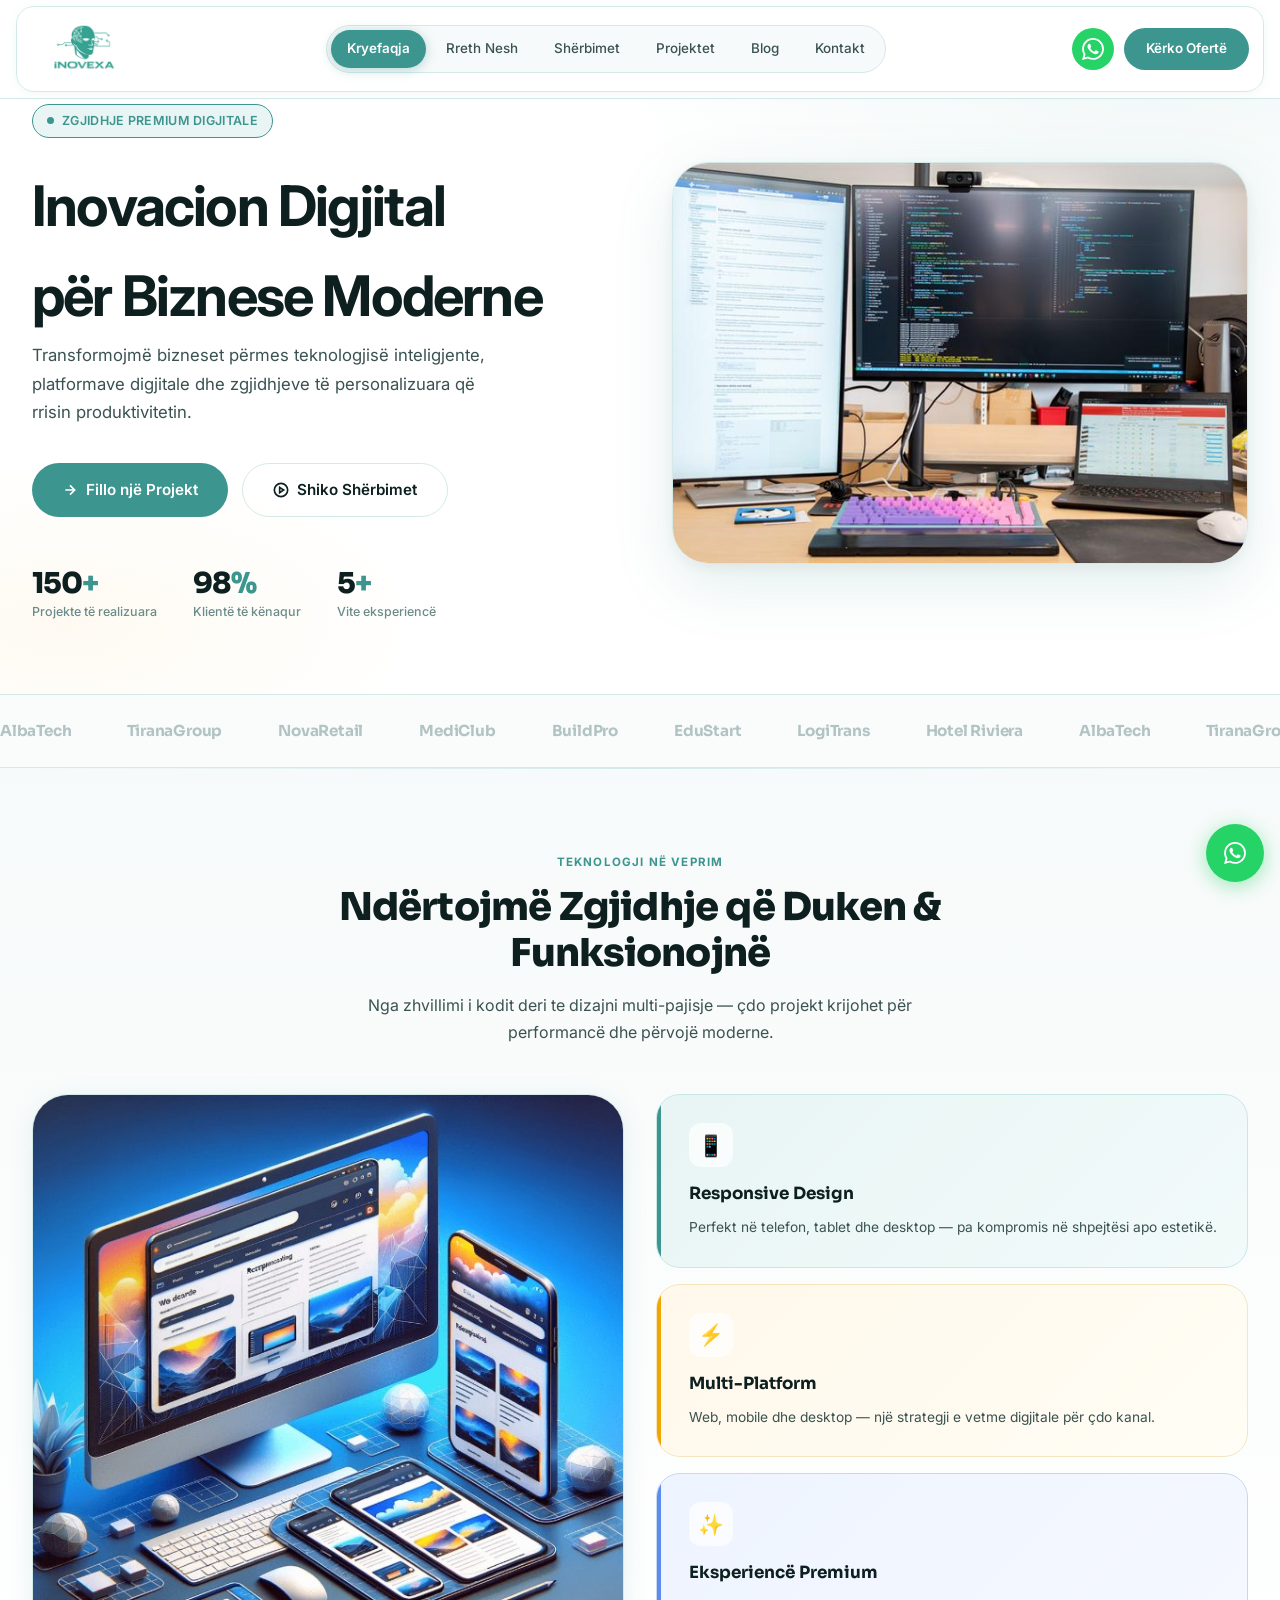
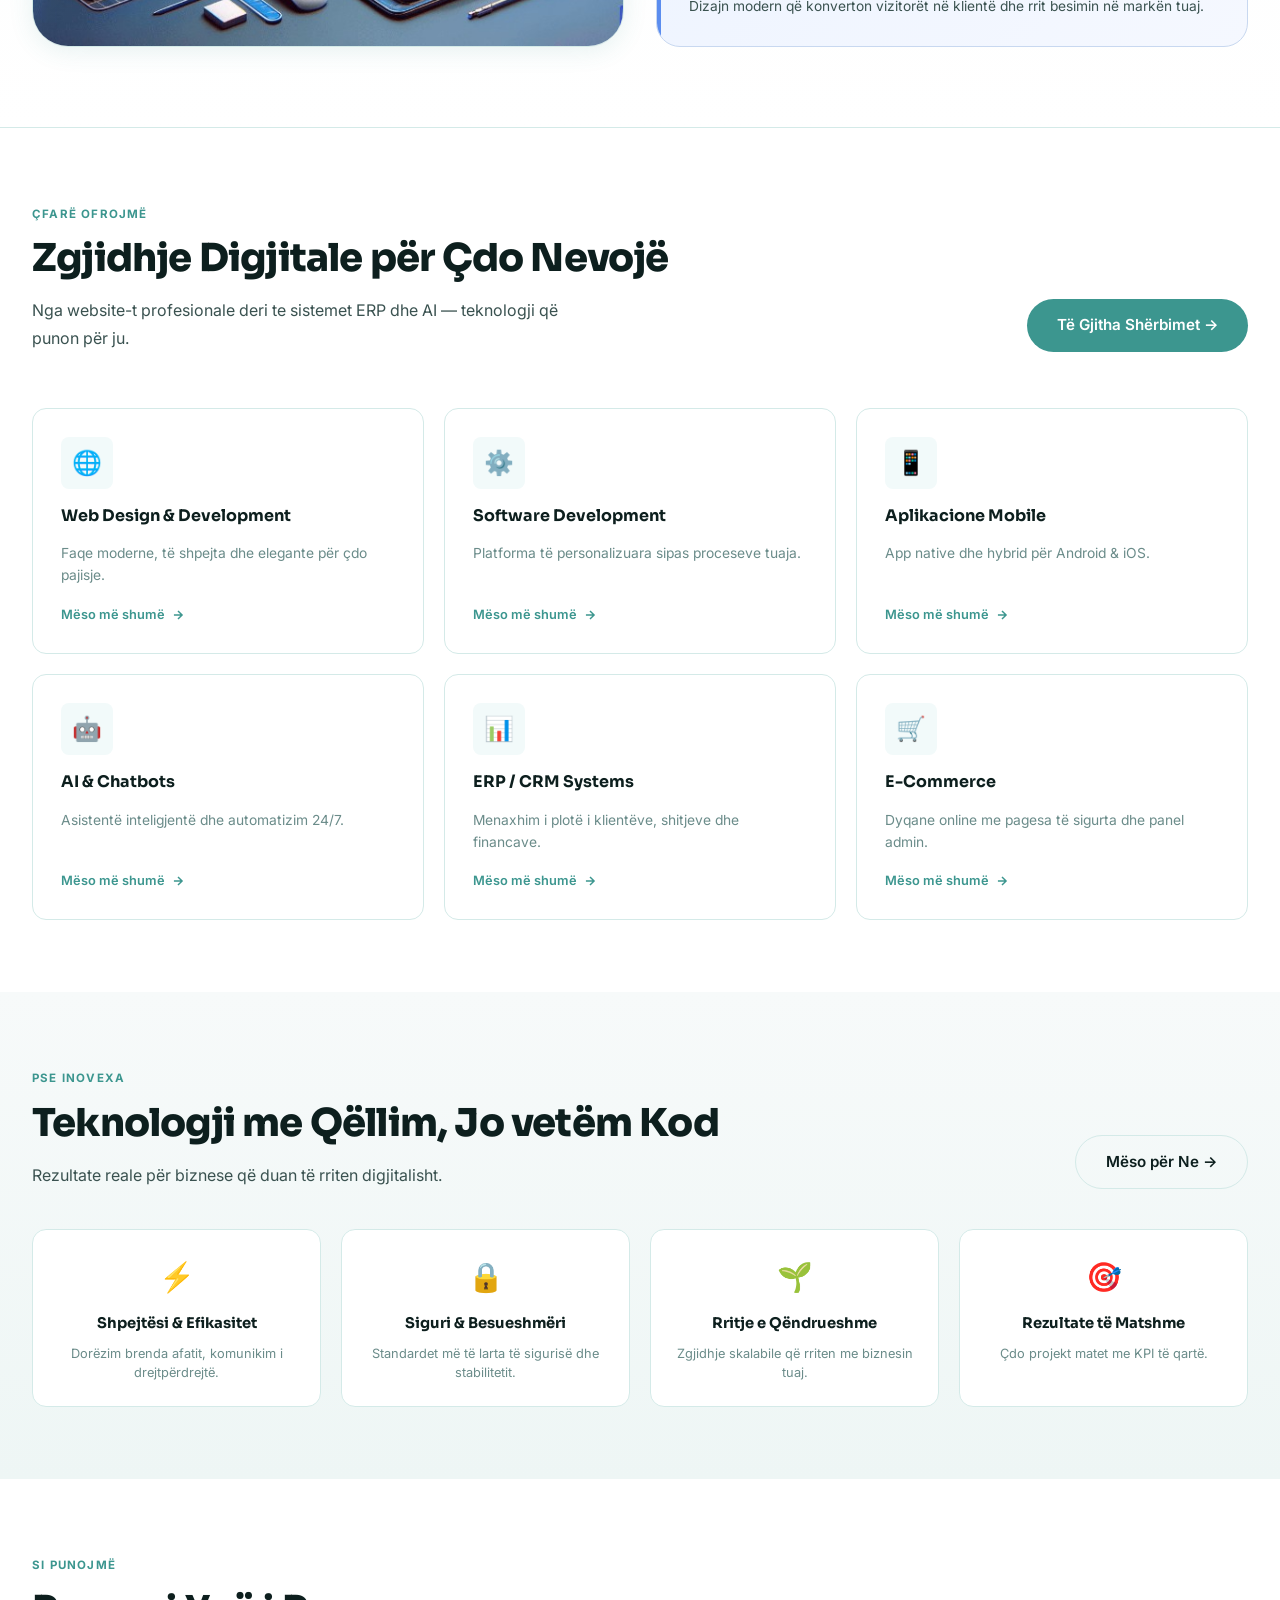
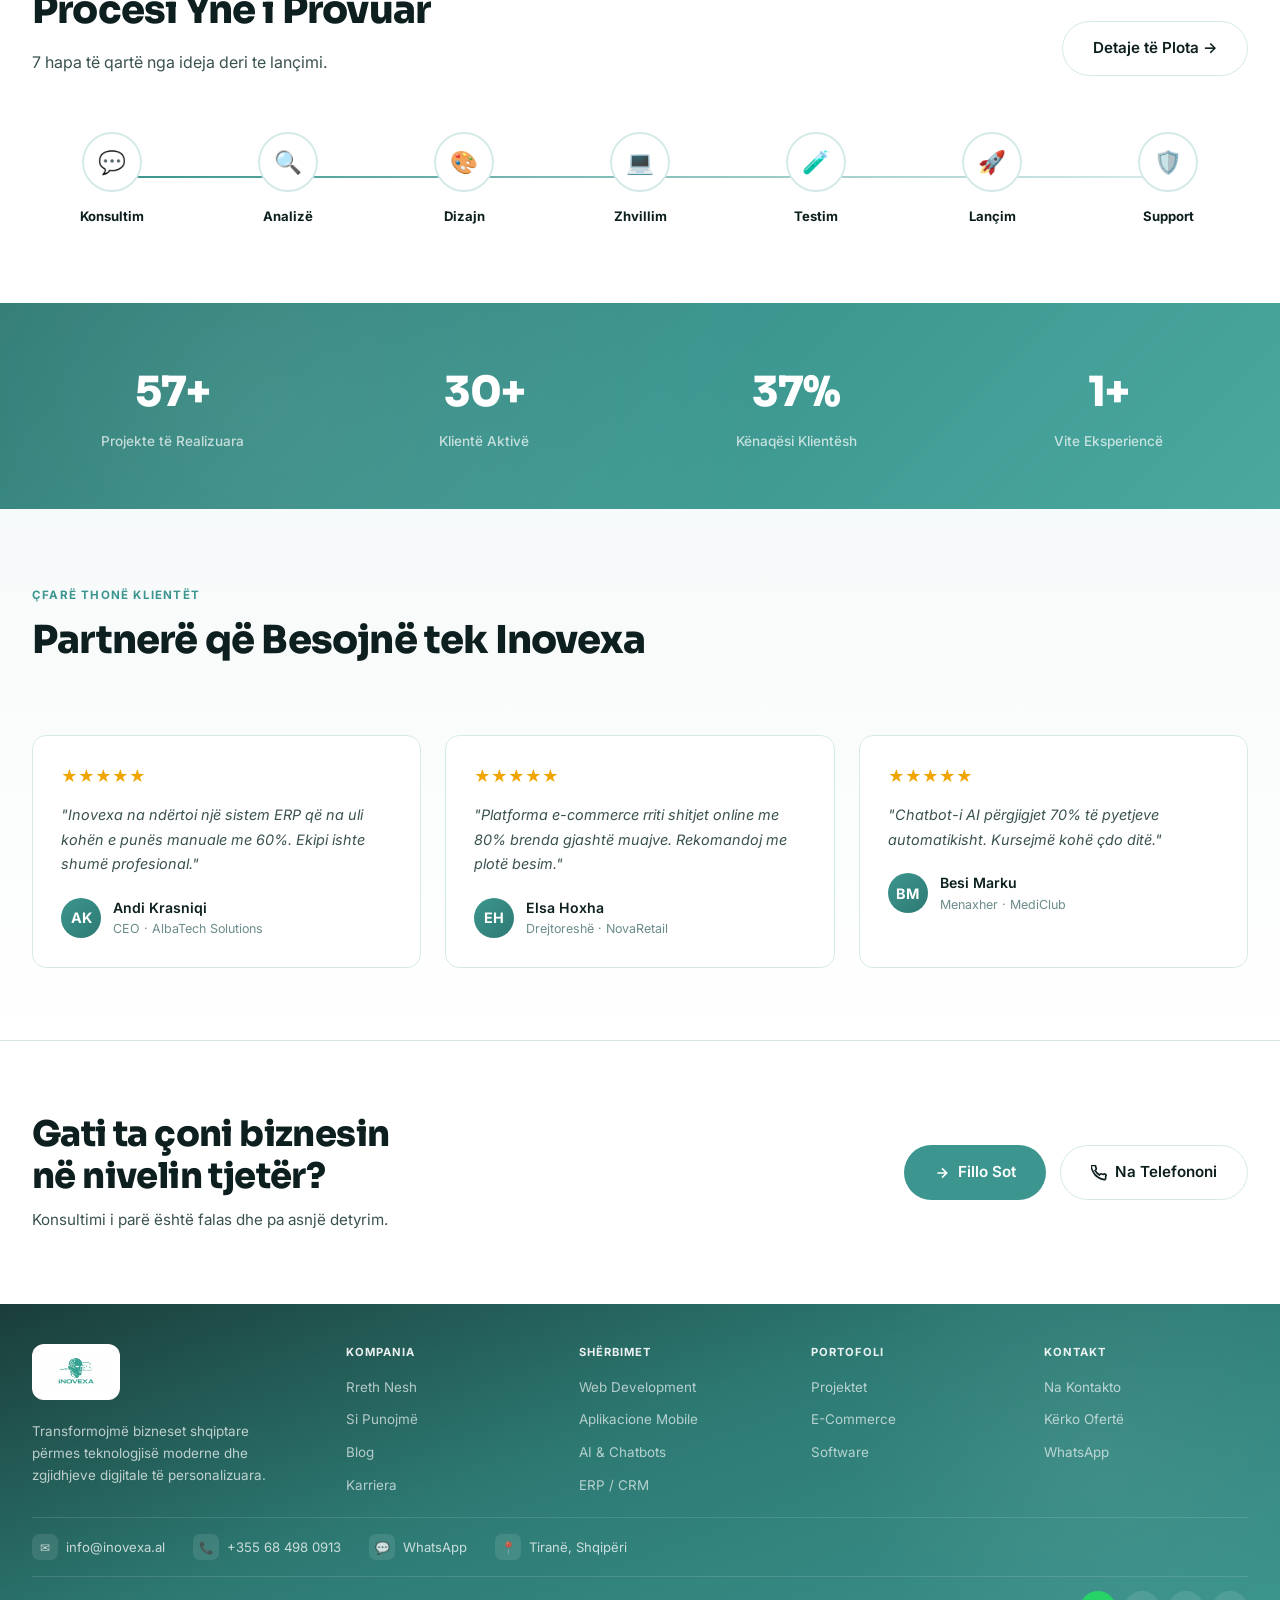
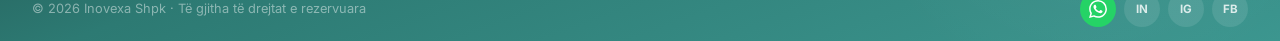
==== index.html @ 876b7c77 "forma" ====
<!DOCTYPE html>
<html lang="sq">
<head>
<meta charset="UTF-8"/>
<meta name="viewport" content="width=device-width, initial-scale=1.0"/>
<meta name="description" content="Inovexa - kompani teknologjie në Tiranë për zhvillim software, web, ERP/CRM, AI dhe automatizim biznesi."/>
<meta name="keywords" content="Inovexa, zhvillim software Shqiperi, web design Tirane, ERP CRM, AI chatbot, automatizim biznesi"/>
<meta name="robots" content="index,follow"/>
<link rel="canonical" href="https://inovexa.al/"/>
<title>Inovexa - Kryefaqja</title>
<link rel="icon" href="assets/logo_inovexa.png" type="image/png"/>
<link rel="apple-touch-icon" href="assets/logo_inovexa.png"/>
<meta name="theme-color" content="#3c968f"/>
<meta property="og:type" content="website"/>
<meta property="og:site_name" content="Inovexa"/>
<meta property="og:title" content="Inovexa - Kryefaqja"/>
<meta property="og:description" content="Zgjidhje digjitale premium: software, web, AI, ERP/CRM dhe automatizim për biznese shqiptare."/>
<meta property="og:url" content="https://inovexa.al/"/>
<meta property="og:image" content="https://inovexa.al/assets/logo_inovexa.png"/>
<meta name="twitter:card" content="summary_large_image"/>
<meta name="twitter:title" content="Inovexa - Kryefaqja"/>
<meta name="twitter:description" content="Software, web, ERP/CRM dhe AI për biznese moderne në Shqipëri."/>
<meta name="twitter:image" content="https://inovexa.al/assets/logo_inovexa.png"/>
<link href="https://fonts.googleapis.com/css2?family=Inter:wght@300;400;500;600;700;800&family=Sora:wght@300;400;600;700;800&display=swap" rel="stylesheet"/>
<link rel="stylesheet" href="css/style.css"/>
<link rel="stylesheet" href="css/layout.css"/>
<link rel="stylesheet" href="css/home.css"/>
<link rel="stylesheet" href="css/mobile.css"/>
</head>
<body class="home-page" data-page="kryefaqja">

<div id="site-header"></div>

<!-- HERO -->
<section class="home-hero" id="hero">
  <div class="home-hero-inner">
    <div class="hero-content reveal">
      <div class="hero-badge">
        <div class="hero-badge-dot"></div>
        Zgjidhje Premium Digjitale
      </div>
      <h1>Inovacion <span class="highlight">Digjital</span><br/>për Biznese Moderne</h1>
      <p class="hero-sub">Transformojmë bizneset përmes teknologjisë inteligjente, platformave digjitale dhe zgjidhjeve të personalizuara që rrisin produktivitetin.</p>
      <div class="hero-actions">
        <a href="pages/kontakt.html" class="btn-primary">
          <svg width="16" height="16" viewBox="0 0 24 24" fill="none" stroke="currentColor" stroke-width="2.5"><path d="M5 12h14M12 5l7 7-7 7"/></svg>
          Fillo një Projekt
        </a>
        <a href="pages/sherbimet.html" class="btn-secondary">
          <svg width="16" height="16" viewBox="0 0 24 24" fill="none" stroke="currentColor" stroke-width="2.5"><circle cx="12" cy="12" r="10"/><polygon points="10 8 16 12 10 16 10 8"/></svg>
          Shiko Shërbimet
        </a>
      </div>
      <div class="hero-stats">
        <div>
          <div class="hero-stat-val">150<span>+</span></div>
          <div class="hero-stat-lbl">Projekte të realizuara</div>
        </div>
        <div>
          <div class="hero-stat-val">98<span>%</span></div>
          <div class="hero-stat-lbl">Klientë të kënaqur</div>
        </div>
        <div>
          <div class="hero-stat-val">5<span>+</span></div>
          <div class="hero-stat-lbl">Vite eksperiencë</div>
        </div>
      </div>
    </div>

    <div class="hero-single reveal">
      <div class="hero-single-frame">
        <img src="assets/images/hero-workspace.jpg" alt="Ekipi Inovexa në zhvillim software" loading="eager"/>
      </div>
    </div>
  </div>
</section>

<!-- TRUSTED MARQUEE -->
<div class="trusted-marquee">
  <div class="trusted-marquee-track">
    <span class="trusted-marquee-item">AlbaTech</span>
    <span class="trusted-marquee-item">TiranaGroup</span>
    <span class="trusted-marquee-item">NovaRetail</span>
    <span class="trusted-marquee-item">MediClub</span>
    <span class="trusted-marquee-item">BuildPro</span>
    <span class="trusted-marquee-item">EduStart</span>
    <span class="trusted-marquee-item">LogiTrans</span>
    <span class="trusted-marquee-item">Hotel Riviera</span>
    <!-- duplicate for seamless loop -->
    <span class="trusted-marquee-item">AlbaTech</span>
    <span class="trusted-marquee-item">TiranaGroup</span>
    <span class="trusted-marquee-item">NovaRetail</span>
    <span class="trusted-marquee-item">MediClub</span>
    <span class="trusted-marquee-item">BuildPro</span>
    <span class="trusted-marquee-item">EduStart</span>
    <span class="trusted-marquee-item">LogiTrans</span>
    <span class="trusted-marquee-item">Hotel Riviera</span>
  </div>
</div>

<!-- CAPABILITIES -->
<section class="capabilities">
  <div class="capabilities-inner">
    <div class="capabilities-header reveal">
      <span class="section-tag">Teknologji në Veprim</span>
      <h2 class="section-title">Ndërtojmë Zgjidhje që Duken &amp; Funksionojnë</h2>
      <p class="section-sub" style="margin:0 auto">Nga zhvillimi i kodit deri te dizajni multi-pajisje — çdo projekt krijohet për performancë dhe përvojë moderne.</p>
    </div>
    <div class="capabilities-grid reveal">
      <div class="cap-visual">
        <div class="cap-visual-glow"></div>
        <img src="assets/images/hero-devices.jpg" alt="Dizajn responsive në të gjitha pajisjet" loading="lazy"/>
      </div>
      <div class="cap-cards">
        <div class="cap-card cap-card-1">
          <div class="cap-card-icon">📱</div>
          <h3>Responsive Design</h3>
          <p>Perfekt në telefon, tablet dhe desktop — pa kompromis në shpejtësi apo estetikë.</p>
        </div>
        <div class="cap-card cap-card-2">
          <div class="cap-card-icon">⚡</div>
          <h3>Multi-Platform</h3>
          <p>Web, mobile dhe desktop — një strategji e vetme digjitale për çdo kanal.</p>
        </div>
        <div class="cap-card cap-card-3">
          <div class="cap-card-icon">✨</div>
          <h3>Eksperiencë Premium</h3>
          <p>Dizajn modern që konverton vizitorët në klientë dhe rrit besimin në markën tuaj.</p>
        </div>
      </div>
    </div>
  </div>
</section>

<!-- SHËRBIMET – preview -->
<section class="services section-compact" id="services">
  <div class="section-inner">
    <div class="section-header reveal">
      <div>
        <span class="section-tag">Çfarë Ofrojmë</span>
        <h2 class="section-title">Zgjidhje Digjitale për Çdo Nevojë</h2>
        <p class="section-sub">Nga website-t profesionale deri te sistemet ERP dhe AI — teknologji që punon për ju.</p>
      </div>
      <a href="pages/sherbimet.html" class="btn-primary" style="flex-shrink:0">Të Gjitha Shërbimet →</a>
    </div>
    <div class="services-grid">
      <a class="service-card reveal" href="pages/sherbimet.html#web">
        <div class="service-icon"><span>🌐</span></div>
        <div class="service-name">Web Design & Development</div>
        <p class="service-desc">Faqe moderne, të shpejta dhe elegante për çdo pajisje.</p>
        <div class="service-link">Mëso më shumë <svg viewBox="0 0 24 24" fill="none" stroke="currentColor" stroke-width="2.5"><path d="M5 12h14M12 5l7 7-7 7"/></svg></div>
      </a>
      <a class="service-card reveal" href="pages/sherbimet.html#software">
        <div class="service-icon"><span>⚙️</span></div>
        <div class="service-name">Software Development</div>
        <p class="service-desc">Platforma të personalizuara sipas proceseve tuaja.</p>
        <div class="service-link">Mëso më shumë <svg viewBox="0 0 24 24" fill="none" stroke="currentColor" stroke-width="2.5"><path d="M5 12h14M12 5l7 7-7 7"/></svg></div>
      </a>
      <a class="service-card reveal" href="pages/sherbimet.html#mobile">
        <div class="service-icon"><span>📱</span></div>
        <div class="service-name">Aplikacione Mobile</div>
        <p class="service-desc">App native dhe hybrid për Android & iOS.</p>
        <div class="service-link">Mëso më shumë <svg viewBox="0 0 24 24" fill="none" stroke="currentColor" stroke-width="2.5"><path d="M5 12h14M12 5l7 7-7 7"/></svg></div>
      </a>
      <a class="service-card reveal" href="pages/sherbimet.html#ai">
        <div class="service-icon"><span>🤖</span></div>
        <div class="service-name">AI & Chatbots</div>
        <p class="service-desc">Asistentë inteligjentë dhe automatizim 24/7.</p>
        <div class="service-link">Mëso më shumë <svg viewBox="0 0 24 24" fill="none" stroke="currentColor" stroke-width="2.5"><path d="M5 12h14M12 5l7 7-7 7"/></svg></div>
      </a>
      <a class="service-card reveal" href="pages/sherbimet.html#erp">
        <div class="service-icon"><span>📊</span></div>
        <div class="service-name">ERP / CRM Systems</div>
        <p class="service-desc">Menaxhim i plotë i klientëve, shitjeve dhe financave.</p>
        <div class="service-link">Mëso më shumë <svg viewBox="0 0 24 24" fill="none" stroke="currentColor" stroke-width="2.5"><path d="M5 12h14M12 5l7 7-7 7"/></svg></div>
      </a>
      <a class="service-card reveal" href="pages/sherbimet.html#ecommerce">
        <div class="service-icon"><span>🛒</span></div>
        <div class="service-name">E-Commerce</div>
        <p class="service-desc">Dyqane online me pagesa të sigurta dhe panel admin.</p>
        <div class="service-link">Mëso më shumë <svg viewBox="0 0 24 24" fill="none" stroke="currentColor" stroke-width="2.5"><path d="M5 12h14M12 5l7 7-7 7"/></svg></div>
      </a>
    </div>
  </div>
</section>

<!-- PSE INOVEXA -->
<section class="why section-compact" id="why">
  <div class="section-inner">
    <div class="section-header reveal" style="margin-bottom:40px">
      <div>
        <span class="section-tag">Pse Inovexa</span>
        <h2 class="section-title">Teknologji me Qëllim, Jo vetëm Kod</h2>
        <p class="section-sub">Rezultate reale për biznese që duan të rriten digjitalisht.</p>
      </div>
      <a href="pages/rreth-nesh.html" class="btn-secondary" style="flex-shrink:0">Mëso për Ne →</a>
    </div>
    <div class="why-compact reveal">
      <div class="why-compact-card">
        <div class="why-compact-icon">⚡</div>
        <div class="why-compact-title">Shpejtësi & Efikasitet</div>
        <p class="why-compact-desc">Dorëzim brenda afatit, komunikim i drejtpërdrejtë.</p>
      </div>
      <div class="why-compact-card">
        <div class="why-compact-icon">🔒</div>
        <div class="why-compact-title">Siguri & Besueshmëri</div>
        <p class="why-compact-desc">Standardet më të larta të sigurisë dhe stabilitetit.</p>
      </div>
      <div class="why-compact-card">
        <div class="why-compact-icon">🌱</div>
        <div class="why-compact-title">Rritje e Qëndrueshme</div>
        <p class="why-compact-desc">Zgjidhje skalabile që rriten me biznesin tuaj.</p>
      </div>
      <div class="why-compact-card">
        <div class="why-compact-icon">🎯</div>
        <div class="why-compact-title">Rezultate të Matshme</div>
        <p class="why-compact-desc">Çdo projekt matet me KPI të qartë.</p>
      </div>
    </div>
  </div>
</section>

<!-- PROCESI -->
<section class="process section-compact" id="process">
  <div class="section-inner">
    <div class="section-header reveal">
      <div>
        <span class="section-tag">Si Punojmë</span>
        <h2 class="section-title">Procesi Ynë i Provuar</h2>
        <p class="section-sub">7 hapa të qartë nga ideja deri te lançimi.</p>
      </div>
      <a href="pages/sherbimet.html#procesi" class="btn-secondary" style="flex-shrink:0">Detaje të Plota →</a>
    </div>
    <div class="process-steps reveal">
      <div class="process-step"><div class="process-step-circle"><span>💬</span></div><div class="process-step-name">Konsultim</div></div>
      <div class="process-step"><div class="process-step-circle"><span>🔍</span></div><div class="process-step-name">Analizë</div></div>
      <div class="process-step"><div class="process-step-circle"><span>🎨</span></div><div class="process-step-name">Dizajn</div></div>
      <div class="process-step"><div class="process-step-circle"><span>💻</span></div><div class="process-step-name">Zhvillim</div></div>
      <div class="process-step"><div class="process-step-circle"><span>🧪</span></div><div class="process-step-name">Testim</div></div>
      <div class="process-step"><div class="process-step-circle"><span>🚀</span></div><div class="process-step-name">Lançim</div></div>
      <div class="process-step"><div class="process-step-circle"><span>🛡️</span></div><div class="process-step-name">Support</div></div>
    </div>
  </div>
</section>

<!-- STATS -->
<div class="stats-band">
  <div class="stats-grid reveal">
    <div><div class="stat-val" data-count="150" data-suffix="+">0</div><div class="stat-lbl">Projekte të Realizuara</div></div>
    <div><div class="stat-val" data-count="80" data-suffix="+">0</div><div class="stat-lbl">Klientë Aktivë</div></div>
    <div><div class="stat-val" data-count="98" data-suffix="%">0</div><div class="stat-lbl">Kënaqësi Klientësh</div></div>
    <div><div class="stat-val" data-count="5" data-suffix="+">0</div><div class="stat-lbl">Vite Eksperiencë</div></div>
  </div>
</div>

<!-- TESTIMONIALS -->
<section class="testimonials section-compact">
  <div class="section-inner">
    <div class="section-header reveal">
      <div>
        <span class="section-tag">Çfarë Thonë Klientët</span>
        <h2 class="section-title">Partnerë që Besojnë tek Inovexa</h2>
      </div>
    </div>
    <div class="testimonials-grid">
      <div class="testi-card reveal">
        <div class="testi-stars">★★★★★</div>
        <p class="testi-text">"Inovexa na ndërtoi një sistem ERP që na uli kohën e punës manuale me 60%. Ekipi ishte shumë profesional."</p>
        <div class="testi-author">
          <div class="testi-avatar">AK</div>
          <div><div class="testi-name">Andi Krasniqi</div><div class="testi-co">CEO · AlbaTech Solutions</div></div>
        </div>
      </div>
      <div class="testi-card reveal">
        <div class="testi-stars">★★★★★</div>
        <p class="testi-text">"Platforma e-commerce rriti shitjet online me 80% brenda gjashtë muajve. Rekomandoj me plotë besim."</p>
        <div class="testi-author">
          <div class="testi-avatar">EH</div>
          <div><div class="testi-name">Elsa Hoxha</div><div class="testi-co">Drejtoreshë · NovaRetail</div></div>
        </div>
      </div>
      <div class="testi-card reveal">
        <div class="testi-stars">★★★★★</div>
        <p class="testi-text">"Chatbot-i AI përgjigjet 70% të pyetjeve automatikisht. Kursejmë kohë çdo ditë."</p>
        <div class="testi-author">
          <div class="testi-avatar">BM</div>
          <div><div class="testi-name">Besi Marku</div><div class="testi-co">Menaxher · MediClub</div></div>
        </div>
      </div>
    </div>
  </div>
</section>

<!-- CTA -->
<div class="cta-band cta-band-light">
  <div class="cta-inner">
    <div>
      <div class="cta-title-dark">Gati ta çoni biznesin<br/>në nivelin tjetër?</div>
      <p class="cta-sub-dark">Konsultimi i parë është falas dhe pa asnjë detyrim.</p>
    </div>
    <div class="cta-actions">
      <a href="pages/kontakt.html" class="btn-primary">
        <svg width="16" height="16" viewBox="0 0 24 24" fill="none" stroke="currentColor" stroke-width="2.5"><path d="M5 12h14M12 5l7 7-7 7"/></svg>
        Fillo Sot
      </a>
      <a href="tel:+355684980913" class="btn-secondary">
        <svg width="16" height="16" viewBox="0 0 24 24" fill="none" stroke="currentColor" stroke-width="2.5"><path d="M22 16.92v3a2 2 0 01-2.18 2 19.79 19.79 0 01-8.63-3.07A19.5 19.5 0 013.07 9.81a19.79 19.79 0 01-3.07-8.67A2 2 0 012 .5h3a2 2 0 012 1.72 12.84 12.84 0 00.7 2.81 2 2 0 01-.45 2.11L6.09 8.19a16 16 0 006.72 6.72l1.06-1.06a2 2 0 012.11-.45 12.84 12.84 0 002.81.7A2 2 0 0122 16.92z"/></svg>
        Na Telefononi
      </a>
    </div>
  </div>
</div>

<div id="site-footer"></div>

<script src="js/layout.js"></script>
<script src="js/main.js"></script>
<script type="application/ld+json">
{
  "@context": "https://schema.org",
  "@type": "Organization",
  "name": "Inovexa",
  "url": "https://inovexa.al",
  "logo": "https://inovexa.al/assets/logo_inovexa.png",
  "email": "info@inovexa.al",
  "telephone": "+355684980913",
  "address": {
    "@type": "PostalAddress",
    "addressLocality": "Tiranë",
    "addressCountry": "AL"
  },
  "sameAs": [
    "https://al.linkedin.com/in/inovexashpk",
    "https://www.instagram.com/Inovexa_shpk/"
  ]
}
</script>
</body>
</html>
---- css/style.css ----
:root {
    --brand:       #3c968f;
    --brand-dark:  #2d7a73;
    --brand-light: #e8f5f4;
    --brand-xlight:#f2fafa;
    --accent:      #f0a500;
    --text-dark:   #0d1f1e;
    --text-mid:    #3a5250;
    --text-soft:   #6b8c8a;
    --surface:     #ffffff;
    --surface-2:   #f7fafa;
    --surface-3:   #eef6f5;
    --border:      #d4eae8;
    --radius-sm:   8px;
    --radius-md:   14px;
    --radius-lg:   24px;
    --radius-xl:   36px;
    --shadow-sm:   0 1px 4px rgba(60,150,143,.08);
    --shadow-md:   0 4px 24px rgba(60,150,143,.12);
    --shadow-lg:   0 12px 48px rgba(60,150,143,.16);
    --font-display:'Sora', sans-serif;
    --font-body:   'Inter', sans-serif;
  }
  *, *::before, *::after { box-sizing: border-box; margin: 0; padding: 0; }
  html { scroll-behavior: smooth; }
  body {
    font-family: var(--font-body);
    background: var(--surface);
    color: var(--text-dark);
    line-height: 1.6;
    overflow-x: hidden;
  }

  /* â”€â”€ NAVBAR â”€â”€ */
  .navbar {
    position: fixed; top: 0; left: 0; right: 0; z-index: 1000;
    background: rgba(255,255,255,0.92);
    backdrop-filter: blur(18px);
    border-bottom: 1px solid var(--border);
    transition: box-shadow .3s;
  }
  .navbar.scrolled { box-shadow: var(--shadow-md); }
  .nav-inner {
    max-width: 1280px; margin: 0 auto;
    padding: 0 32px;
    display: flex; align-items: center; gap: 0; height: 72px;
  }
  .nav-logo {
    display: flex; align-items: center; gap: 10px;
    text-decoration: none; flex-shrink: 0; margin-right: auto;
  }
  .nav-logo-mark {
    width: 38px; height: 38px; border-radius: 10px;
    background: var(--brand);
    display: flex; align-items: center; justify-content: center;
  }
  .nav-logo-mark svg { width: 22px; height: 22px; }
  .nav-logo-text {
    font-family: var(--font-display);
    font-weight: 700; font-size: 1.2rem;
    color: var(--text-dark); letter-spacing: -.3px;
  }
  .nav-logo-text span { color: var(--brand); }
  .nav-links {
    display: flex; align-items: center; gap: 2px; list-style: none;
  }
  .nav-links > li { position: relative; }
  .nav-links > li > a {
    display: flex; align-items: center; gap: 4px;
    padding: 8px 14px; border-radius: var(--radius-sm);
    font-size: .875rem; font-weight: 500;
    color: var(--text-mid);
    text-decoration: none;
    transition: background .2s, color .2s;
    white-space: nowrap;
  }
  .nav-links > li > a:hover,
  .nav-links > li:hover > a { background: var(--brand-light); color: var(--brand); }
  .nav-links > li > a .chevron {
    width: 14px; height: 14px; opacity: .5;
    transition: transform .2s;
  }
  .nav-links > li:hover > a .chevron { transform: rotate(180deg); }

  /* dropdown */
  .dropdown {
    position: absolute; top: calc(100% + 8px); left: 50%;
    transform: translateX(-50%);
    background: var(--surface);
    border: 1px solid var(--border);
    border-radius: var(--radius-md);
    box-shadow: var(--shadow-lg);
    padding: 8px;
    min-width: 210px;
    opacity: 0; pointer-events: none;
    transform: translateX(-50%) translateY(-6px);
    transition: opacity .2s, transform .2s;
    z-index: 999;
  }
  .nav-links > li:hover .dropdown {
    opacity: 1; pointer-events: all;
    transform: translateX(-50%) translateY(0);
  }
  .dropdown a {
    display: block; padding: 9px 14px;
    border-radius: var(--radius-sm);
    font-size: .85rem; color: var(--text-mid);
    text-decoration: none;
    transition: background .15s, color .15s;
  }
  .dropdown a:hover { background: var(--brand-light); color: var(--brand); }

  /* mega dropdown for services */
  .mega-dropdown {
    position: absolute; top: calc(100% + 8px); left: 50%;
    transform: translateX(-50%);
    background: var(--surface);
    border: 1px solid var(--border);
    border-radius: var(--radius-lg);
    box-shadow: var(--shadow-lg);
    padding: 24px;
    width: 720px;
    opacity: 0; pointer-events: none;
    transform: translateX(-50%) translateY(-6px);
    transition: opacity .2s, transform .2s;
    z-index: 999;
    display: grid; grid-template-columns: repeat(3, 1fr); gap: 4px;
  }
  .nav-links > li:hover .mega-dropdown {
    opacity: 1; pointer-events: all;
    transform: translateX(-50%) translateY(0);
  }
  .mega-item {
    display: flex; align-items: flex-start; gap: 10px;
    padding: 12px; border-radius: var(--radius-sm);
    text-decoration: none;
    transition: background .15s;
  }
  .mega-item:hover { background: var(--brand-light); }
  .mega-item-icon {
    width: 34px; height: 34px; border-radius: 8px;
    background: var(--brand-xlight);
    display: flex; align-items: center; justify-content: center;
    flex-shrink: 0; font-size: 1rem;
  }
  .mega-item:hover .mega-item-icon { background: var(--brand); }
  .mega-item:hover .mega-item-icon span { filter: brightness(10); }
  .mega-item-text strong {
    display: block; font-size: .82rem; font-weight: 600;
    color: var(--text-dark); line-height: 1.3;
  }
  .mega-item-text small {
    font-size: .75rem; color: var(--text-soft);
  }

  .nav-cta {
    margin-left: 16px;
    padding: 10px 22px;
    background: var(--brand);
    color: #fff !important;
    border-radius: 40px;
    font-weight: 600; font-size: .875rem;
    text-decoration: none;
    transition: background .2s, box-shadow .2s, transform .15s;
    flex-shrink: 0;
  }
  .nav-cta:hover {
    background: var(--brand-dark) !important;
    box-shadow: 0 4px 20px rgba(60,150,143,.35);
    transform: translateY(-1px);
  }

  /* hamburger */
  .hamburger {
    display: none; flex-direction: column; gap: 5px;
    background: none; border: none; cursor: pointer; padding: 4px;
    margin-left: 16px;
  }
  .hamburger span {
    display: block; width: 24px; height: 2px;
    background: var(--text-dark); border-radius: 2px;
    transition: .3s;
  }

  /* â”€â”€ HERO â”€â”€ */
  .hero {
    min-height: 100vh;
    padding: 120px 32px 80px;
    display: flex; align-items: center;
    background: linear-gradient(150deg, var(--surface) 0%, var(--brand-xlight) 50%, var(--surface-3) 100%);
    position: relative; overflow: hidden;
  }
  .hero-bg-shape {
    position: absolute; border-radius: 50%; pointer-events: none;
    filter: blur(80px); opacity: .25;
  }
  .hero-bg-shape.s1 {
    width: 600px; height: 600px;
    background: var(--brand);
    top: -200px; right: -100px;
  }
  .hero-bg-shape.s2 {
    width: 400px; height: 400px;
    background: var(--accent);
    bottom: -100px; left: -50px;
  }
  .hero-inner {
    max-width: 1280px; margin: 0 auto;
    display: grid; grid-template-columns: 1fr 1fr; gap: 80px;
    align-items: center; width: 100%;
  }
  .hero-badge {
    display: inline-flex; align-items: center; gap: 8px;
    background: var(--brand-light);
    border: 1px solid var(--brand);
    border-radius: 40px;
    padding: 6px 14px;
    font-size: .78rem; font-weight: 600;
    color: var(--brand);
    margin-bottom: 24px;
    letter-spacing: .3px; text-transform: uppercase;
  }
  .hero-badge-dot {
    width: 7px; height: 7px; border-radius: 50%;
    background: var(--brand);
    animation: pulse 2s infinite;
  }
  @keyframes pulse {
    0%,100% { opacity: 1; transform: scale(1); }
    50% { opacity: .5; transform: scale(1.4); }
  }
  .hero h1 {
    font-family: var(--font-display);
    font-size: clamp(2.4rem, 4.5vw, 3.8rem);
    font-weight: 800; line-height: 1.12;
    letter-spacing: -1.5px; color: var(--text-dark);
    margin-bottom: 20px;
  }
  .hero h1 .highlight {
    color: var(--brand);
    position: relative; display: inline-block;
  }
  .hero h1 .highlight::after {
    content: '';
    position: absolute; bottom: 2px; left: 0; right: 0;
    height: 4px; border-radius: 2px;
    background: linear-gradient(90deg, var(--brand), transparent);
    opacity: .35;
  }
  .hero-sub {
    font-size: 1.08rem; color: var(--text-mid);
    line-height: 1.7; max-width: 500px;
    margin-bottom: 36px;
  }
  .hero-actions {
    display: flex; gap: 14px; flex-wrap: wrap;
    margin-bottom: 52px;
  }
  .btn-primary {
    padding: 14px 30px;
    background: var(--brand); color: #fff;
    border-radius: 40px; font-weight: 600; font-size: .95rem;
    text-decoration: none; border: none; cursor: pointer;
    transition: background .2s, box-shadow .2s, transform .15s;
    display: inline-flex; align-items: center; gap: 8px;
  }
  .btn-primary:hover {
    background: var(--brand-dark);
    box-shadow: 0 6px 28px rgba(60,150,143,.4);
    transform: translateY(-2px);
  }
  .btn-secondary {
    padding: 14px 30px;
    background: transparent; color: var(--text-dark);
    border: 1.5px solid var(--border);
    border-radius: 40px; font-weight: 600; font-size: .95rem;
    text-decoration: none; cursor: pointer;
    transition: border-color .2s, color .2s, background .2s;
    display: inline-flex; align-items: center; gap: 8px;
  }
  .btn-secondary:hover {
    border-color: var(--brand); color: var(--brand);
    background: var(--brand-light);
  }
  .hero-stats {
    display: flex; gap: 36px;
  }
  .hero-stat-val {
    font-family: var(--font-display);
    font-size: 1.8rem; font-weight: 800; color: var(--text-dark);
    letter-spacing: -1px; line-height: 1;
  }
  .hero-stat-val span { color: var(--brand); }
  .hero-stat-lbl {
    font-size: .78rem; color: var(--text-soft);
    margin-top: 4px; font-weight: 500;
  }

  /* hero visual */
  .hero-visual { position: relative; }
  .hero-card-main {
    background: var(--surface);
    border: 1px solid var(--border);
    border-radius: var(--radius-lg);
    padding: 28px;
    box-shadow: var(--shadow-lg);
  }
  .hero-card-header {
    display: flex; align-items: center; gap: 12px; margin-bottom: 20px;
  }
  .hero-avatar {
    width: 44px; height: 44px; border-radius: 12px;
    background: linear-gradient(135deg, var(--brand), var(--brand-dark));
    display: flex; align-items: center; justify-content: center;
    color: #fff; font-weight: 700; font-size: 1.1rem;
    font-family: var(--font-display);
  }
  .hero-card-name { font-weight: 600; font-size: .9rem; }
  .hero-card-role { font-size: .78rem; color: var(--text-soft); }
  .hero-metric-row {
    display: grid; grid-template-columns: 1fr 1fr 1fr; gap: 12px;
    margin-bottom: 20px;
  }
  .hero-metric {
    background: var(--surface-2);
    border-radius: var(--radius-sm);
    padding: 14px 12px; text-align: center;
  }
  .hero-metric-v {
    font-family: var(--font-display);
    font-size: 1.4rem; font-weight: 700;
    color: var(--brand);
  }
  .hero-metric-l { font-size: .7rem; color: var(--text-soft); margin-top: 2px; }
  .hero-bar-row { display: flex; flex-direction: column; gap: 10px; }
  .hero-bar-item {}
  .hero-bar-lbl {
    display: flex; justify-content: space-between;
    font-size: .75rem; color: var(--text-mid); margin-bottom: 5px;
  }
  .hero-bar-track {
    height: 6px; background: var(--surface-3); border-radius: 3px; overflow: hidden;
  }
  .hero-bar-fill {
    height: 100%; border-radius: 3px;
    background: linear-gradient(90deg, var(--brand), #5bbfb8);
    transition: width 1.5s ease;
  }

  .hero-float-badge {
    position: absolute;
    background: var(--surface);
    border: 1px solid var(--border);
    border-radius: var(--radius-md);
    padding: 12px 16px;
    box-shadow: var(--shadow-md);
    display: flex; align-items: center; gap: 10px;
    font-size: .82rem; font-weight: 500; color: var(--text-dark);
    white-space: nowrap;
  }
  .hero-float-badge .icon {
    width: 32px; height: 32px; border-radius: 8px;
    background: var(--brand-light);
    display: flex; align-items: center; justify-content: center;
    font-size: 1rem;
  }
  .hero-float-badge.b1 { bottom: -20px; left: -30px; animation: float1 4s ease-in-out infinite; }
  .hero-float-badge.b2 { top: -20px; right: -20px; animation: float2 5s ease-in-out infinite; }
  @keyframes float1 { 0%,100%{transform:translateY(0)} 50%{transform:translateY(-8px)} }
  @keyframes float2 { 0%,100%{transform:translateY(0)} 50%{transform:translateY(8px)} }

  /* â”€â”€ TRUSTED BY â”€â”€ */
  .trusted {
    padding: 32px;
    background: var(--surface);
    border-top: 1px solid var(--border);
    border-bottom: 1px solid var(--border);
  }
  .trusted-inner {
    max-width: 1280px; margin: 0 auto;
    display: flex; align-items: center; gap: 48px; flex-wrap: wrap;
  }
  .trusted-lbl {
    font-size: .78rem; font-weight: 600; color: var(--text-soft);
    text-transform: uppercase; letter-spacing: .8px;
    white-space: nowrap;
  }
  .trusted-logos {
    display: flex; align-items: center; gap: 40px; flex-wrap: wrap;
  }
  .trusted-logo {
    font-family: var(--font-display);
    font-weight: 700; font-size: .95rem;
    color: var(--text-soft); opacity: .6;
    letter-spacing: -.3px;
    transition: opacity .2s, color .2s;
    cursor: default;
  }
  .trusted-logo:hover { opacity: 1; color: var(--brand); }

  /* â”€â”€ SECTION COMMONS â”€â”€ */
  section { padding: 96px 32px; }
  .section-inner { max-width: 1280px; margin: 0 auto; }
  .section-tag {
    display: inline-block;
    font-size: .72rem; font-weight: 700;
    color: var(--brand); text-transform: uppercase;
    letter-spacing: 1.2px; margin-bottom: 12px;
  }
  .section-title {
    font-family: var(--font-display);
    font-size: clamp(1.8rem, 3vw, 2.6rem);
    font-weight: 800; line-height: 1.2;
    letter-spacing: -.8px; color: var(--text-dark);
    margin-bottom: 16px;
  }
  .section-sub {
    font-size: 1rem; color: var(--text-mid); max-width: 560px;
    line-height: 1.7;
  }
  .section-header {
    display: flex; align-items: flex-end; justify-content: space-between;
    gap: 32px; margin-bottom: 56px; flex-wrap: wrap;
  }

  /* â”€â”€ SERVICES â”€â”€ */
  .services { background: var(--surface-2); }
  .services-grid {
    display: grid;
    grid-template-columns: repeat(auto-fill, minmax(300px, 1fr));
    gap: 20px;
  }
  .service-card {
    background: var(--surface);
    border: 1px solid var(--border);
    border-radius: var(--radius-md);
    padding: 28px;
    cursor: pointer;
    transition: transform .25s, box-shadow .25s, border-color .25s;
    text-decoration: none; color: inherit;
    display: flex; flex-direction: column; gap: 14px;
  }
  .service-card:hover {
    transform: translateY(-5px);
    box-shadow: var(--shadow-lg);
    border-color: var(--brand);
  }
  .service-icon {
    width: 52px; height: 52px; border-radius: var(--radius-sm);
    background: var(--brand-xlight);
    display: flex; align-items: center; justify-content: center;
    font-size: 1.5rem;
    transition: background .25s;
  }
  .service-card:hover .service-icon { background: var(--brand); }
  .service-card:hover .service-icon span { filter: brightness(10); }
  .service-name {
    font-family: var(--font-display);
    font-size: 1rem; font-weight: 700;
    color: var(--text-dark);
  }
  .service-desc {
    font-size: .865rem; color: var(--text-soft);
    line-height: 1.6; flex: 1;
  }
  .service-link {
    display: flex; align-items: center; gap: 6px;
    font-size: .8rem; font-weight: 600; color: var(--brand);
    margin-top: 4px;
  }
  .service-link svg { width: 14px; height: 14px; transition: transform .2s; }
  .service-card:hover .service-link svg { transform: translateX(4px); }

  /* â”€â”€ WHY INOVEXA â”€â”€ */
  .why { background: var(--surface); }
  .why-grid {
    display: grid; grid-template-columns: 1fr 1fr; gap: 64px;
    align-items: center;
  }
  .why-visual {
    position: relative; display: flex; flex-direction: column; gap: 14px;
  }
  .why-step-card {
    background: var(--surface);
    border: 1px solid var(--border);
    border-radius: var(--radius-md);
    padding: 20px 24px;
    display: flex; align-items: flex-start; gap: 16px;
    transition: box-shadow .25s, border-color .25s;
    cursor: default;
  }
  .why-step-card:hover { box-shadow: var(--shadow-md); border-color: var(--brand); }
  .why-step-num {
    font-family: var(--font-display);
    font-size: .75rem; font-weight: 700;
    color: var(--brand); background: var(--brand-light);
    padding: 4px 10px; border-radius: 20px;
    flex-shrink: 0; margin-top: 2px;
    letter-spacing: .5px;
  }
  .why-step-body strong {
    display: block; font-size: .92rem; font-weight: 600;
    margin-bottom: 4px;
  }
  .why-step-body p { font-size: .82rem; color: var(--text-soft); line-height: 1.5; }
  .why-features { display: flex; flex-direction: column; gap: 28px; }
  .why-feature { display: flex; gap: 18px; align-items: flex-start; }
  .why-feature-icon {
    width: 48px; height: 48px; border-radius: var(--radius-sm);
    background: var(--brand-light);
    display: flex; align-items: center; justify-content: center;
    font-size: 1.3rem; flex-shrink: 0;
  }
  .why-feature-title {
    font-weight: 700; font-size: .95rem; margin-bottom: 5px;
  }
  .why-feature-desc { font-size: .86rem; color: var(--text-soft); line-height: 1.6; }

  /* â”€â”€ PROCESS â”€â”€ */
  .process { background: var(--brand-xlight); }
  .process-steps {
    display: grid; grid-template-columns: repeat(7, 1fr); gap: 16px;
    position: relative;
  }
  .process-steps::before {
    content: '';
    position: absolute; top: 44px; left: 8%; right: 8%; height: 2px;
    background: linear-gradient(90deg, var(--brand), var(--border));
    z-index: 0;
  }
  .process-step {
    display: flex; flex-direction: column; align-items: center;
    text-align: center; position: relative; z-index: 1;
    cursor: default;
  }
  .process-step-circle {
    width: 60px; height: 60px; border-radius: 50%;
    background: var(--surface);
    border: 2px solid var(--border);
    display: flex; align-items: center; justify-content: center;
    font-size: 1.4rem; margin-bottom: 14px;
    transition: background .25s, border-color .25s, box-shadow .25s;
  }
  .process-step:hover .process-step-circle {
    background: var(--brand);
    border-color: var(--brand);
    box-shadow: 0 4px 16px rgba(60,150,143,.35);
  }
  .process-step:hover .process-step-circle span { filter: brightness(10); }
  .process-step-name {
    font-weight: 700; font-size: .82rem; color: var(--text-dark);
    margin-bottom: 4px;
  }
  .process-step-desc { font-size: .73rem; color: var(--text-soft); line-height: 1.4; }

  /* â”€â”€ TESTIMONIALS â”€â”€ */
  .testimonials { background: var(--surface); }
  .testimonials-grid {
    display: grid; grid-template-columns: repeat(3, 1fr); gap: 24px;
  }
  .testi-card {
    background: var(--surface-2);
    border: 1px solid var(--border);
    border-radius: var(--radius-md);
    padding: 28px;
    transition: box-shadow .25s, transform .25s;
  }
  .testi-card:hover { box-shadow: var(--shadow-md); transform: translateY(-3px); }
  .testi-stars { color: var(--accent); font-size: 1rem; margin-bottom: 14px; }
  .testi-text {
    font-size: .9rem; color: var(--text-mid); line-height: 1.7;
    margin-bottom: 20px; font-style: italic;
  }
  .testi-author { display: flex; align-items: center; gap: 12px; }
  .testi-avatar {
    width: 40px; height: 40px; border-radius: 50%;
    background: linear-gradient(135deg, var(--brand), var(--brand-dark));
    display: flex; align-items: center; justify-content: center;
    font-weight: 700; color: #fff; font-size: .9rem;
  }
  .testi-name { font-weight: 600; font-size: .88rem; }
  .testi-co { font-size: .78rem; color: var(--text-soft); }

  /* â”€â”€ CTA BAND â”€â”€ */
  .cta-band {
    padding: 80px 32px;
    background: linear-gradient(135deg, var(--brand) 0%, var(--brand-dark) 100%);
    position: relative; overflow: hidden;
  }
  .cta-band::before {
    content: '';
    position: absolute; top: -60%; right: -10%;
    width: 500px; height: 500px; border-radius: 50%;
    background: rgba(255,255,255,.06);
  }
  .cta-inner {
    max-width: 1280px; margin: 0 auto;
    display: flex; align-items: center; justify-content: space-between;
    gap: 48px; flex-wrap: wrap;
  }
  .cta-title {
    font-family: var(--font-display);
    font-size: clamp(1.6rem, 3vw, 2.4rem);
    font-weight: 800; color: #fff; letter-spacing: -.6px;
    line-height: 1.2;
  }
  .cta-sub { font-size: .95rem; color: rgba(255,255,255,.75); margin-top: 10px; }
  .cta-actions { display: flex; gap: 14px; flex-wrap: wrap; }
  .btn-white {
    padding: 14px 30px;
    background: #fff; color: var(--brand);
    border-radius: 40px; font-weight: 700; font-size: .95rem;
    text-decoration: none;
    transition: transform .15s, box-shadow .2s;
    display: inline-flex; align-items: center; gap: 8px;
  }
  .btn-white:hover {
    transform: translateY(-2px);
    box-shadow: 0 8px 30px rgba(0,0,0,.2);
  }
  .btn-outline-white {
    padding: 14px 30px;
    background: transparent; color: #fff;
    border: 1.5px solid rgba(255,255,255,.45);
    border-radius: 40px; font-weight: 600; font-size: .95rem;
    text-decoration: none;
    transition: background .2s, border-color .2s;
    display: inline-flex; align-items: center; gap: 8px;
  }
  .btn-outline-white:hover {
    background: rgba(255,255,255,.12);
    border-color: rgba(255,255,255,.75);
  }

  /* â”€â”€ FOOTER â”€â”€ */
  .footer {
    background: var(--text-dark);
    color: rgba(255,255,255,.8);
    padding: 64px 32px 32px;
  }
  .footer-inner { max-width: 1280px; margin: 0 auto; }
  .footer-top {
    display: grid; grid-template-columns: 2fr 1fr 1fr 1fr 1fr;
    gap: 40px; padding-bottom: 48px;
    border-bottom: 1px solid rgba(255,255,255,.1);
    margin-bottom: 32px;
  }
  .footer-brand p {
    font-size: .88rem; line-height: 1.7;
    color: rgba(255,255,255,.55); margin-top: 14px; max-width: 260px;
  }
  .footer-contact { margin-top: 18px; display: flex; flex-direction: column; gap: 6px; }
  .footer-contact a {
    font-size: .82rem; color: rgba(255,255,255,.55);
    text-decoration: none; display: flex; align-items: center; gap: 8px;
    transition: color .2s;
  }
  .footer-contact a:hover { color: var(--brand); }
  .footer-col h4 {
    font-size: .8rem; font-weight: 700; color: #fff;
    text-transform: uppercase; letter-spacing: .8px; margin-bottom: 16px;
  }
  .footer-col ul { list-style: none; display: flex; flex-direction: column; gap: 8px; }
  .footer-col ul li a {
    font-size: .86rem; color: rgba(255,255,255,.55);
    text-decoration: none; transition: color .2s;
  }
  .footer-col ul li a:hover { color: var(--brand); }
  .footer-bottom {
    display: flex; justify-content: space-between; align-items: center;
    flex-wrap: wrap; gap: 16px;
  }
  .footer-bottom p { font-size: .8rem; color: rgba(255,255,255,.35); }
  .footer-socials { display: flex; gap: 10px; }
  .social-btn {
    width: 36px; height: 36px; border-radius: 50%;
    background: rgba(255,255,255,.08);
    display: flex; align-items: center; justify-content: center;
    text-decoration: none; font-size: 1rem;
    transition: background .2s;
  }
  .social-btn:hover { background: var(--brand); }

  /* footer logo */
  .footer-logo-mark {
    width: 38px; height: 38px; border-radius: 10px;
    background: var(--brand);
    display: inline-flex; align-items: center; justify-content: center;
    margin-bottom: 8px;
  }
  .footer-logo-name {
    display: block;
    font-family: var(--font-display);
    font-size: 1.15rem; font-weight: 700; color: #fff;
  }
  .footer-logo-name span { color: var(--brand); }

  /* â”€â”€ MOBILE â”€â”€ */
  @media (max-width: 1024px) {
    .nav-links, .nav-cta { display: none; }
    .hamburger { display: flex; }
    .hero-inner { grid-template-columns: 1fr; gap: 48px; }
    .hero-visual { display: none; }
    .why-grid { grid-template-columns: 1fr; }
    .process-steps { grid-template-columns: repeat(4, 1fr); }
    .process-steps::before { display: none; }
    .testimonials-grid { grid-template-columns: 1fr; }
    .footer-top { grid-template-columns: 1fr 1fr; }
  }
  @media (max-width: 640px) {
    section { padding: 64px 20px; }
    .hero { padding: 100px 20px 64px; }
    .hero-stats { gap: 24px; }
    .process-steps { grid-template-columns: repeat(2, 1fr); }
    .footer-top { grid-template-columns: 1fr; }
    .cta-inner { flex-direction: column; }
  }

  /* â”€â”€ MOBILE NAV MENU â”€â”€ */
  .mobile-menu {
    display: none; position: fixed; top: 80px; left: 0; right: 0;
    background: var(--surface); border-bottom: 1px solid var(--border);
    padding: 16px 24px 24px; z-index: 999;
    flex-direction: column; gap: 4px;
    box-shadow: var(--shadow-lg);
  }
  .mobile-menu.open { display: flex; }
  .mobile-menu a {
    padding: 11px 14px; border-radius: var(--radius-sm);
    font-size: .9rem; font-weight: 500; color: var(--text-mid);
    text-decoration: none; transition: background .15s, color .15s;
  }
  .mobile-menu a:hover { background: var(--brand-light); color: var(--brand); }
  .mobile-menu .nav-cta-mob {
    margin-top: 12px; display: block; text-align: center;
    padding: 13px; background: var(--brand); color: #fff;
    border-radius: 40px; font-weight: 700;
  }
  .mobile-menu .nav-cta-mob:hover { background: var(--brand-dark); }

  @media (max-width: 1024px) {
    #projectsGrid { grid-template-columns: repeat(2,1fr) !important; }
    #industries > div > div:last-child { grid-template-columns: repeat(2,1fr) !important; }
    #technologies > div > div:last-child { grid-template-columns: repeat(2,1fr) !important; }
    #blog > div > div:last-child { grid-template-columns: 1fr !important; }
    #careers > div > div { grid-template-columns: 1fr !important; }
  }
  @media (max-width: 640px) {
    #projectsGrid { grid-template-columns: 1fr !important; }
    #industries > div > div:last-child { grid-template-columns: 1fr 1fr !important; }
  }

  /* back to top */
  #backTop {
    position: fixed; bottom: 28px; right: 28px;
    width: 46px; height: 46px; border-radius: 50%;
    background: var(--brand); color: #fff; border: none;
    box-shadow: var(--shadow-md); cursor: pointer;
    display: flex; align-items: center; justify-content: center;
    opacity: 0; pointer-events: none;
    transition: opacity .3s, transform .3s;
    z-index: 900;
  }
  #backTop.show { opacity: 1; pointer-events: all; }
  #backTop:hover { transform: translateY(-3px); background: var(--brand-dark); }
  .reveal { opacity: 0; transform: translateY(28px); transition: opacity .6s ease, transform .6s ease; }
  .reveal.visible { opacity: 1; transform: none; }

  /* Logo image */
  .nav-logo-img { height: 54px; width: auto; display: block; transition: transform .3s; }
  .nav-logo:hover .nav-logo-img { transform: scale(1.03); }
  .footer-logo-img { height: 48px; width: auto; margin-bottom: 12px; opacity: .92; }
  .nav-inner { height: 80px; }

  /* Compact homepage */
  .hero { min-height: auto; padding: 110px 32px 72px; }
  .section-compact { padding: 72px 32px; }
  .preview-grid-3 { display: grid; grid-template-columns: repeat(3, 1fr); gap: 24px; }
  .preview-grid-4 { display: grid; grid-template-columns: repeat(4, 1fr); gap: 20px; }
  .why-compact { display: grid; grid-template-columns: repeat(4, 1fr); gap: 20px; }
  .why-compact-card {
    background: var(--surface-2); border: 1px solid var(--border);
    border-radius: var(--radius-md); padding: 24px; text-align: center;
    transition: transform .25s, box-shadow .25s, border-color .25s;
  }
  .why-compact-card:hover { transform: translateY(-4px); box-shadow: var(--shadow-md); border-color: var(--brand); }
  .why-compact-icon { font-size: 1.8rem; margin-bottom: 12px; }
  .why-compact-title { font-family: var(--font-display); font-weight: 700; font-size: .92rem; margin-bottom: 8px; }
  .why-compact-desc { font-size: .8rem; color: var(--text-soft); line-height: 1.5; }

  /* Inner page hero */
  .page-hero {
    padding: 120px 32px 64px;
    background: linear-gradient(150deg, var(--surface) 0%, var(--brand-xlight) 60%, var(--surface-3) 100%);
    border-bottom: 1px solid var(--border);
  }
  .page-hero-inner { max-width: 1280px; margin: 0 auto; }
  .page-hero h1 {
    font-family: var(--font-display);
    font-size: clamp(2rem, 4vw, 3rem);
    font-weight: 800; letter-spacing: -1px; margin-bottom: 14px;
  }
  .page-hero p { font-size: 1.05rem; color: var(--text-mid); max-width: 640px; line-height: 1.7; }
  .breadcrumb { display: flex; gap: 8px; align-items: center; font-size: .8rem; color: var(--text-soft); margin-bottom: 20px; }
  .breadcrumb a { color: var(--brand); text-decoration: none; font-weight: 500; }
  .breadcrumb span { opacity: .5; }

  /* Full service detail */
  .service-detail-grid { display: grid; grid-template-columns: repeat(2, 1fr); gap: 28px; }
  .service-detail-card {
    background: var(--surface); border: 1px solid var(--border);
    border-radius: var(--radius-lg); padding: 32px;
    transition: box-shadow .25s, border-color .25s;
  }
  .service-detail-card:hover { box-shadow: var(--shadow-lg); border-color: var(--brand); }
  .service-detail-card h3 { font-family: var(--font-display); font-size: 1.15rem; font-weight: 700; margin: 16px 0 10px; }
  .service-detail-card p { font-size: .9rem; color: var(--text-soft); line-height: 1.7; margin-bottom: 16px; }
  .service-detail-list { list-style: none; display: flex; flex-direction: column; gap: 8px; }
  .service-detail-list li { font-size: .85rem; color: var(--text-mid); padding-left: 18px; position: relative; }
  .service-detail-list li::before { content: ''; position: absolute; left: 0; top: 8px; width: 6px; height: 6px; border-radius: 50%; background: var(--brand); }

  /* Process detail */
  .process-detail { display: flex; flex-direction: column; gap: 24px; }
  .process-detail-item {
    display: grid; grid-template-columns: 80px 1fr; gap: 28px;
    background: var(--surface); border: 1px solid var(--border);
    border-radius: var(--radius-lg); padding: 32px;
    align-items: start;
  }
  .process-detail-num {
    width: 64px; height: 64px; border-radius: 50%;
    background: var(--brand-light); color: var(--brand);
    font-family: var(--font-display); font-weight: 800; font-size: 1.2rem;
    display: flex; align-items: center; justify-content: center;
  }
  .process-detail-item h3 { font-family: var(--font-display); font-size: 1.2rem; font-weight: 700; margin-bottom: 10px; }
  .process-detail-item p { font-size: .92rem; color: var(--text-soft); line-height: 1.7; }

  /* About sections */
  .about-grid { display: grid; grid-template-columns: 1fr 1fr; gap: 56px; align-items: center; }
  .value-cards { display: grid; grid-template-columns: repeat(3, 1fr); gap: 20px; margin-top: 48px; }
  .value-card { background: var(--surface); border: 1px solid var(--border); border-radius: var(--radius-md); padding: 28px; }
  .value-card h4 { font-family: var(--font-display); font-weight: 700; margin-bottom: 8px; }
  .value-card p { font-size: .86rem; color: var(--text-soft); line-height: 1.6; }

  /* Nav active */
  .nav-links > li > a.active { background: var(--brand-light); color: var(--brand); }

  /* Stats band */
  .stats-band { background: var(--brand); padding: 56px 32px; }
  .stats-grid { max-width: 1280px; margin: 0 auto; display: grid; grid-template-columns: repeat(4, 1fr); gap: 32px; text-align: center; }
  .stat-val { font-family: var(--font-display); font-size: 2.6rem; font-weight: 800; color: #fff; letter-spacing: -1px; }
  .stat-lbl { font-size: .85rem; color: rgba(255,255,255,.7); margin-top: 6px; font-weight: 500; }

  @media (max-width: 1024px) {
    .preview-grid-3, .service-detail-grid, .about-grid { grid-template-columns: 1fr; }
    .why-compact, .preview-grid-4, .value-cards { grid-template-columns: repeat(2, 1fr); }
    .stats-grid { grid-template-columns: repeat(2, 1fr); }
  }
  @media (max-width: 640px) {
    .why-compact, .preview-grid-4, .value-cards { grid-template-columns: 1fr; }
    .section-compact { padding: 56px 20px; }
    .page-hero { padding: 100px 20px 48px; }
    .process-detail-item { grid-template-columns: 1fr; }
    #contact .section-inner > div { grid-template-columns: 1fr !important; }
    #careers .section-inner > div { grid-template-columns: 1fr !important; }
  }
---- css/layout.css ----
/* ── MODERN SITE NAV ── */
.site-nav {
  position: fixed; top: 0; left: 0; right: 0; z-index: 1000;
  padding: 6px 16px;
  background: #fff;
  border-bottom: 1px solid var(--border);
  transition: box-shadow .3s ease;
}
.site-nav.scrolled {
  box-shadow: 0 4px 20px rgba(60,150,143,.1);
}
.site-nav-inner {
  max-width: 1280px; margin: 0 auto;
  display: flex; align-items: center; gap: 20px;
  background: rgba(255,255,255,.95);
  backdrop-filter: blur(12px);
  border: 1px solid var(--border);
  border-radius: 18px;
  padding: 6px 14px 6px 16px;
  box-shadow: 0 2px 12px rgba(60,150,143,.06);
  min-height: 68px;
  transition: box-shadow .3s ease;
}
.site-nav.scrolled .site-nav-inner {
  box-shadow: 0 2px 16px rgba(60,150,143,.1);
}

.site-nav-logo {
  display: flex; align-items: center; flex-shrink: 0;
  padding: 2px 4px 2px 0;
}
.site-nav-logo img,
.site-nav-logo-img {
  height: 68px; width: auto; display: block;
  transition: transform .25s;
  background: transparent !important;
}
.site-nav-logo:hover img { transform: scale(1.04); }

.site-nav-pill { flex: 1; display: flex; justify-content: center; }
.site-nav-links {
  display: flex; align-items: center; gap: 4px; list-style: none;
  background: var(--surface-2);
  border: 1px solid var(--border);
  border-radius: 999px;
  padding: 4px;
}
.site-nav-links a {
  display: block; padding: 8px 16px;
  border-radius: 999px;
  font-size: .84rem; font-weight: 500;
  color: var(--text-mid); text-decoration: none;
  transition: background .2s, color .2s, box-shadow .2s;
  white-space: nowrap;
}
.site-nav-links a:hover { color: var(--brand); background: rgba(60,150,143,.08); }
.site-nav-links a.active {
  background: var(--brand); color: #fff;
  box-shadow: 0 2px 12px rgba(60,150,143,.35);
  font-weight: 600;
}

.site-nav-actions { display: flex; align-items: center; gap: 10px; flex-shrink: 0; }
.site-nav-wa {
  width: 42px; height: 42px; border-radius: 50%;
  display: flex; align-items: center; justify-content: center;
  background: #25d366; color: #fff;
  transition: transform .2s, box-shadow .2s;
  flex-shrink: 0;
}
.site-nav-wa:hover {
  transform: scale(1.08);
  box-shadow: 0 4px 16px rgba(37,211,102,.4);
}
.site-nav-cta {
  padding: 10px 22px;
  background: var(--brand); color: #fff !important;
  border-radius: 999px; font-weight: 600; font-size: .84rem;
  text-decoration: none;
  transition: background .2s, transform .15s, box-shadow .2s;
  white-space: nowrap;
}
.site-nav-cta:hover {
  background: var(--brand-dark);
  transform: translateY(-1px);
  box-shadow: 0 4px 18px rgba(60,150,143,.35);
}

.site-nav-toggle {
  display: none; flex-direction: column; justify-content: center; align-items: center;
  gap: 5px; width: 44px; height: 44px;
  background: var(--surface-2); border: 1px solid var(--border);
  border-radius: 12px; cursor: pointer; padding: 0;
  transition: background .2s, border-color .2s;
  position: relative; z-index: 1002;
}
.site-nav-toggle:hover { background: var(--brand-light); border-color: var(--brand); }
.site-nav-toggle span {
  display: block; width: 20px; height: 2px;
  background: var(--text-dark); border-radius: 2px;
  transition: transform .25s ease, opacity .2s ease;
}
.site-nav-toggle.open span:nth-child(1) { transform: translateY(7px) rotate(45deg); }
.site-nav-toggle.open span:nth-child(2) { opacity: 0; transform: scaleX(0); }
.site-nav-toggle.open span:nth-child(3) { transform: translateY(-7px) rotate(-45deg); }

/* Mobile menu — slide drawer */
.site-mobile-overlay {
  position: fixed; inset: 0; z-index: 1100;
  pointer-events: none; visibility: hidden;
  transition: visibility .3s;
}
.site-mobile-overlay.open {
  pointer-events: auto; visibility: visible;
}
.site-mobile-backdrop {
  position: absolute; inset: 0;
  background: rgba(13, 31, 30, .45);
  backdrop-filter: blur(4px);
  border: none; padding: 0; margin: 0; cursor: pointer;
  opacity: 0; transition: opacity .3s ease;
}
.site-mobile-overlay.open .site-mobile-backdrop { opacity: 1; }

.site-mobile-menu {
  position: absolute; top: 0; right: 0; bottom: 0;
  width: min(320px, 88vw);
  background: #fff;
  box-shadow: -8px 0 40px rgba(13, 31, 30, .15);
  display: flex; flex-direction: column;
  transform: translateX(100%);
  transition: transform .32s cubic-bezier(.4, 0, .2, 1);
  overflow: hidden;
}
.site-mobile-overlay.open .site-mobile-menu { transform: translateX(0); }

.site-mobile-menu-head {
  display: flex; align-items: center; justify-content: space-between;
  padding: 18px 20px; border-bottom: 1px solid var(--border);
  flex-shrink: 0;
}
.site-mobile-menu-title {
  font-family: var(--font-display); font-size: 1rem; font-weight: 800;
  color: var(--text-dark); letter-spacing: -.3px;
}
.site-mobile-close {
  width: 40px; height: 40px; border-radius: 10px;
  border: 1px solid var(--border); background: var(--surface-2);
  color: var(--text-mid); cursor: pointer;
  display: flex; align-items: center; justify-content: center;
  transition: background .2s, color .2s;
}
.site-mobile-close:hover { background: var(--brand-light); color: var(--brand); }

.site-mobile-nav {
  flex: 1; overflow-y: auto; padding: 12px 16px;
  display: flex; flex-direction: column; gap: 4px;
}
.site-mobile-link {
  display: flex; align-items: center;
  padding: 14px 16px; border-radius: var(--radius-md);
  font-size: .95rem; font-weight: 500; color: var(--text-mid);
  text-decoration: none; transition: background .15s, color .15s;
}
.site-mobile-link:hover { background: var(--surface-2); color: var(--brand); }
.site-mobile-link.active {
  background: var(--brand-light); color: var(--brand); font-weight: 700;
  box-shadow: inset 3px 0 0 var(--brand);
}

.site-mobile-actions {
  padding: 16px 20px 24px;
  border-top: 1px solid var(--border);
  display: flex; flex-direction: column; gap: 10px;
  flex-shrink: 0;
  padding-bottom: max(24px, env(safe-area-inset-bottom));
}
.site-mobile-wa {
  display: flex !important; align-items: center; justify-content: center; gap: 10px;
  padding: 13px 16px !important; border-radius: 999px !important;
  background: #e8faf0 !important; color: #128c7e !important;
  font-weight: 600 !important; font-size: .9rem !important;
  text-decoration: none;
}
.site-mobile-wa svg { flex-shrink: 0; }
.site-mobile-cta {
  display: block !important; text-align: center;
  padding: 14px 16px !important;
  background: var(--brand) !important; color: #fff !important;
  border-radius: 999px !important; font-weight: 700 !important;
  font-size: .92rem !important; text-decoration: none;
}

/* ── MODERN FOOTER ── */
.site-footer {
  background: linear-gradient(160deg, #1a3d3a 0%, #2d7a73 45%, #3c968f 100%);
  color: rgba(255,255,255,.85);
  padding: 40px 32px 0;
  position: relative; overflow: hidden;
}
.site-footer::before {
  content: '';
  position: absolute; top: -30%; right: -5%;
  width: 500px; height: 500px; border-radius: 50%;
  background: radial-gradient(circle, rgba(255,255,255,.06) 0%, transparent 70%);
  pointer-events: none;
}
.site-footer-inner {
  max-width: 1280px; margin: 0 auto;
  position: relative; z-index: 1;
}

.site-footer-grid {
  display: grid;
  grid-template-columns: 1.4fr 1fr 1fr 1fr 1fr;
  gap: 24px 28px;
  padding-bottom: 20px;
  align-items: start;
}

.site-footer-logo {
  display: inline-block;
  background: #fff;
  border-radius: 12px;
  padding: 8px 14px;
  margin-bottom: 12px;
  transition: transform .25s;
}
.site-footer-logo:hover { transform: translateY(-2px); }
.site-footer-logo img { height: 40px; width: auto; display: block; }

.site-footer-brand p {
  font-size: .84rem; line-height: 1.65;
  color: rgba(255,255,255,.7); max-width: 260px; margin-bottom: 0;
}

.site-footer-contacts {
  display: flex; flex-direction: row; flex-wrap: wrap;
  align-items: center; gap: 10px 28px;
  padding: 16px 0;
  border-top: 1px solid rgba(255,255,255,.12);
  border-bottom: 1px solid rgba(255,255,255,.12);
}
.site-footer-contacts a, .site-footer-loc {
  display: inline-flex; align-items: center; gap: 8px;
  font-size: .82rem; color: rgba(255,255,255,.75);
  text-decoration: none; transition: color .2s;
  white-space: nowrap;
}
.site-footer-contacts a:hover { color: #fff; }
.fc-icon {
  width: 26px; height: 26px; border-radius: 7px;
  background: rgba(255,255,255,.1);
  display: flex; align-items: center; justify-content: center;
  font-size: .75rem; flex-shrink: 0;
}

.site-footer-col h4 {
  font-size: .7rem; font-weight: 700; color: #fff;
  text-transform: uppercase; letter-spacing: 1px;
  margin-bottom: 12px; opacity: .9;
}
.site-footer-col ul { list-style: none; display: flex; flex-direction: column; gap: 7px; }
.site-footer-col a {
  font-size: .84rem; color: rgba(255,255,255,.65);
  text-decoration: none; transition: color .2s, padding-left .2s;
}
.site-footer-col a:hover { color: #fff; padding-left: 4px; }

.site-footer-bar {
  display: flex; justify-content: space-between; align-items: center;
  flex-wrap: wrap; gap: 12px;
  padding: 14px 0;
}

@media (max-width: 768px) {
  .site-footer-contacts {
    flex-direction: column; align-items: flex-start; gap: 10px;
    padding: 14px 0;
  }
  .site-footer-contacts a, .site-footer-loc { white-space: normal; }
}
.site-footer-bar p { font-size: .8rem; color: rgba(255,255,255,.45); }

.site-footer-socials { display: flex; gap: 8px; }
.sf-social {
  width: 36px; height: 36px; border-radius: 50%;
  background: rgba(255,255,255,.1);
  display: flex; align-items: center; justify-content: center;
  font-size: .72rem; font-weight: 700; color: rgba(255,255,255,.8);
  text-decoration: none; text-transform: uppercase;
  transition: background .2s, transform .2s;
}
.sf-social:hover { background: rgba(255,255,255,.22); transform: translateY(-2px); }
.sf-social.sf-wa { background: #25d366; color: #fff; }
.sf-social.sf-wa:hover { background: #1fb855; }
.sf-social.sf-wa svg { width: 18px; height: 18px; }

/* WhatsApp float */
.whatsapp-float {
  position: fixed; bottom: 28px; right: 28px; z-index: 900;
  width: 58px; height: 58px; border-radius: 50%;
  background: #25d366; color: #fff;
  display: flex; align-items: center; justify-content: center;
  box-shadow: 0 4px 20px rgba(37,211,102,.45);
  transition: transform .25s, box-shadow .25s;
  animation: waPulse 3s ease-in-out infinite;
}
.whatsapp-float:hover {
  transform: scale(1.1);
  box-shadow: 0 6px 28px rgba(37,211,102,.55);
}
@keyframes waPulse {
  0%, 100% { box-shadow: 0 4px 20px rgba(37,211,102,.45); }
  50% { box-shadow: 0 4px 28px rgba(37,211,102,.65), 0 0 0 8px rgba(37,211,102,.12); }
}

/* Back to top — above whatsapp */
#backTop { bottom: 96px; }

/* Page offset for fixed nav */
body { padding-top: 92px; }
.page-hero { padding-top: 32px !important; }
.home-page .home-hero { margin-top: -92px; padding-top: 104px; }
.blog-hero { padding-top: 28px; }

@media (max-width: 1100px) {
  .site-nav-pill { display: none; }
  .site-nav-toggle { display: flex; }
  .site-nav-cta { display: none; }
  .site-footer-grid { grid-template-columns: 1fr 1fr; gap: 32px; }
  .site-footer-brand { grid-column: span 2; }
  body.menu-open .site-nav { z-index: 1101; }

  /* Mobile header — menu majtas, logo qendër */
  .site-nav {
    padding: 0;
    background: #fff;
  }
  .site-nav-inner {
    display: grid;
    grid-template-columns: 44px 1fr 44px;
    align-items: center;
    gap: 0;
    max-width: none;
    min-height: 56px;
    padding: 10px 16px;
    border: none;
    border-radius: 0;
    box-shadow: none;
    background: #fff;
  }
  .site-nav.scrolled .site-nav-inner { box-shadow: none; }
  .site-nav-logo {
    grid-column: 2;
    grid-row: 1;
    justify-self: center;
    padding: 0;
  }
  .site-nav-logo img,
  .site-nav-logo-img { height: 38px; }
  .site-nav-actions {
    grid-column: 1;
    grid-row: 1;
    justify-self: start;
    gap: 0;
  }
  .site-nav-wa { display: none; }
  .site-nav-toggle {
    width: 42px; height: 42px;
    border-radius: 11px;
    background: var(--surface-2);
  }

  body { padding-top: 56px; }
  .home-page .home-hero { margin-top: -56px; }
  .page-hero { padding-top: 16px !important; }
}

@media (max-width: 640px) {
  .site-nav-inner { padding: 8px 14px; min-height: 52px; }
  .site-nav-logo img,
  .site-nav-logo-img { height: 36px; }
  .site-footer { padding: 32px 20px 0; }
  .site-footer-grid { grid-template-columns: 1fr; }
  .site-footer-brand { grid-column: span 1; }
  .whatsapp-float { width: 50px; height: 50px; bottom: 18px; right: 16px; }
  #backTop { bottom: 80px; right: 16px; }
}
---- css/home.css ----
/* ── HOMEPAGE MODERN OVERRIDES ── */

/* Hero — clean white */
.home-hero {
  position: relative;
  padding: 108px 32px 72px;
  overflow: hidden;
  background: #ffffff;
}
.home-hero::before {
  content: '';
  position: absolute; inset: 0;
  background:
    radial-gradient(ellipse 80% 60% at 90% 10%, rgba(60,150,143,.07) 0%, transparent 55%),
    radial-gradient(ellipse 60% 50% at 5% 90%, rgba(240,165,0,.05) 0%, transparent 50%);
  pointer-events: none;
}
.home-hero-mesh { display: none; }

.home-hero-inner {
  max-width: 1280px; margin: 0 auto;
  display: grid; grid-template-columns: 1fr 1fr; gap: 64px; align-items: center;
  position: relative; z-index: 1;
}

.home-hero h1 {
  font-size: clamp(2.2rem, 4.8vw, 3.5rem);
  letter-spacing: -1.8px;
}
.home-hero .hero-sub { max-width: 480px; font-size: 1.05rem; }

/* Single hero image */
.hero-single { position: relative; }
.hero-single-frame {
  border-radius: var(--radius-xl);
  overflow: hidden;
  border: 1px solid var(--border);
  box-shadow: 0 20px 60px rgba(60,150,143,.15), 0 4px 16px rgba(0,0,0,.06);
  animation: floatMain 7s ease-in-out infinite;
}
.hero-single-frame img {
  width: 100%; height: 400px; object-fit: cover; display: block;
  transition: transform .7s ease;
}
.hero-single:hover .hero-single-frame img { transform: scale(1.03); }

/* Capabilities section */
.capabilities {
  padding: 80px 32px;
  background: linear-gradient(180deg, #f7fafa 0%, #ffffff 100%);
  position: relative;
}
.capabilities::before {
  content: '';
  position: absolute; top: 0; left: 0; right: 0; height: 1px;
  background: linear-gradient(90deg, transparent, var(--border), transparent);
}
.capabilities-inner { max-width: 1280px; margin: 0 auto; }
.capabilities-header { text-align: center; max-width: 620px; margin: 0 auto 48px; }

.capabilities-grid {
  display: grid;
  grid-template-columns: 1fr 1fr;
  gap: 32px;
  align-items: stretch;
}

.cap-visual {
  position: relative;
  border-radius: var(--radius-xl);
  overflow: hidden;
  border: 1px solid var(--border);
  box-shadow: var(--shadow-md);
  min-height: 100%;
}
.cap-visual img {
  width: 100%; height: 100%; min-height: 380px;
  object-fit: cover; display: block;
  transition: transform .6s ease;
}
.cap-visual:hover img { transform: scale(1.04); }
.cap-visual-glow {
  position: absolute; inset: 0; pointer-events: none;
  background: linear-gradient(135deg, rgba(60,150,143,.12) 0%, transparent 50%);
}

.cap-cards { display: flex; flex-direction: column; gap: 16px; }
.cap-card {
  flex: 1;
  border-radius: var(--radius-lg);
  padding: 28px 28px 28px 32px;
  border: 1px solid transparent;
  transition: transform .3s ease, box-shadow .3s ease;
  position: relative; overflow: hidden;
}
.cap-card::before {
  content: '';
  position: absolute; top: 0; left: 0; width: 4px; height: 100%;
  border-radius: 4px 0 0 4px;
}
.cap-card:hover { transform: translateX(6px); box-shadow: var(--shadow-md); }
.cap-card-icon {
  width: 44px; height: 44px; border-radius: 12px;
  display: flex; align-items: center; justify-content: center;
  font-size: 1.3rem; margin-bottom: 14px;
  background: rgba(255,255,255,.7);
}
.cap-card h3 {
  font-family: var(--font-display); font-weight: 700;
  font-size: 1.05rem; margin-bottom: 8px; color: var(--text-dark);
}
.cap-card p { font-size: .86rem; color: var(--text-mid); line-height: 1.65; }

.cap-card-1 {
  background: linear-gradient(135deg, #e8f5f4 0%, #f2fafa 100%);
  border-color: #c8e8e5;
}
.cap-card-1::before { background: var(--brand); }

.cap-card-2 {
  background: linear-gradient(135deg, #fff8eb 0%, #fffdf5 100%);
  border-color: #f5e6c0;
}
.cap-card-2::before { background: var(--accent); }

.cap-card-3 {
  background: linear-gradient(135deg, #eef4ff 0%, #f5f8ff 100%);
  border-color: #c8d8f0;
}
.cap-card-3::before { background: #5b8def; }

/* Section backgrounds */
.home-page .services {
  background: #ffffff;
  border-top: 1px solid var(--border);
}
.home-page .why {
  background: linear-gradient(180deg, #f7fafa 0%, #eef6f5 100%);
}
.home-page .process {
  background: #ffffff;
}
.home-page .testimonials {
  background: linear-gradient(180deg, #f7fafa 0%, #ffffff 100%);
}

/* Stats — softer */
.home-page .stats-band {
  background: linear-gradient(135deg, #2d7a73 0%, #3c968f 50%, #4aa89f 100%);
  position: relative; overflow: hidden;
}
.home-page .stats-band::before {
  content: '';
  position: absolute; inset: 0;
  background: radial-gradient(circle at 20% 50%, rgba(255,255,255,.08) 0%, transparent 50%);
  pointer-events: none;
}

/* CTA — light (no teal) */
.home-page .cta-band-light {
  background: #ffffff;
  border-top: 1px solid var(--border);
  padding: 72px 32px;
}
.home-page .cta-band-light::before { display: none; }
.cta-title-dark {
  font-family: var(--font-display);
  font-size: clamp(1.6rem, 3vw, 2.2rem);
  font-weight: 800; color: var(--text-dark);
  letter-spacing: -.6px; line-height: 1.2;
}
.cta-sub-dark {
  font-size: .95rem; color: var(--text-mid);
  margin-top: 10px; line-height: 1.6;
}

/* Marquee */
.trusted-marquee {
  overflow: hidden; padding: 24px 0;
  background: #fafcfc;
  border-top: 1px solid var(--border);
  border-bottom: 1px solid var(--border);
}
.trusted-marquee-track {
  display: flex; gap: 56px; width: max-content;
  animation: marquee 28s linear infinite;
}
.trusted-marquee:hover .trusted-marquee-track { animation-play-state: paused; }
.trusted-marquee-item {
  font-family: var(--font-display);
  font-weight: 700; font-size: .95rem;
  color: var(--text-soft); opacity: .5;
  white-space: nowrap; letter-spacing: -.2px;
  transition: color .2s, opacity .2s;
}
.trusted-marquee-item:hover { opacity: 1; color: var(--brand); }

/* Enhanced cards */
.home-page .service-card { position: relative; overflow: hidden; background: #fff; }
.home-page .service-card:hover { border-color: var(--brand); }
.home-page .why-compact-card {
  background: #fff;
  animation: fadeUp .6s ease both;
}
.home-page .why-compact-card:nth-child(2) { animation-delay: .1s; }
.home-page .why-compact-card:nth-child(3) { animation-delay: .2s; }
.home-page .why-compact-card:nth-child(4) { animation-delay: .3s; }

.home-page .process-step-circle { transition: transform .3s; }
.home-page .process-step:hover .process-step-circle { transform: scale(1.08); }

.home-page .testi-card {
  background: #fff;
  position: relative; overflow: hidden;
}
.home-page .testi-card::after {
  content: ''; position: absolute; top: 0; left: 0; right: 0; height: 3px;
  background: linear-gradient(90deg, var(--brand), var(--accent));
  transform: scaleX(0); transform-origin: left;
  transition: transform .4s ease;
}
.home-page .testi-card:hover::after { transform: scaleX(1); }

.home-page #backTop { background: var(--brand-dark); }

/* Animations */
@keyframes floatMain {
  0%, 100% { transform: translateY(0); }
  50% { transform: translateY(-8px); }
}
@keyframes marquee {
  0% { transform: translateX(0); }
  100% { transform: translateX(-50%); }
}
@keyframes fadeUp {
  from { opacity: 0; transform: translateY(20px); }
  to { opacity: 1; transform: none; }
}

/* Mobile */
@media (max-width: 1024px) {
  .home-hero-inner { grid-template-columns: 1fr; gap: 40px; }
  .hero-single { max-width: 560px; margin: 0 auto; width: 100%; }
  .hero-single-frame img { height: 300px; }
  .capabilities-grid { grid-template-columns: 1fr; }
  .cap-visual img { min-height: 260px; }
}

@media (max-width: 768px) {
  .trusted-marquee { padding: 16px 0; }
  .trusted-marquee-item { font-size: .82rem; padding: 0 20px; }
}

@media (max-width: 768px) {
  .home-hero-inner { gap: 28px; }
  .hero-single { order: -1; }
  .hero-single-frame img { height: 200px; }
  .hero-single-frame { animation: none; }
}

@media (max-width: 640px) {
  .hero-single-frame img { height: 190px; }
  .home-page .cta-band-light { padding: 48px 20px; }
}

@media (prefers-reduced-motion: reduce) {
  .hero-single-frame, .trusted-marquee-track { animation: none !important; }
}
---- css/mobile.css ----
/* ── SITEWIDE MOBILE POLISH ── */

@media (max-width: 768px) {
  html { -webkit-text-size-adjust: 100%; }

  /* Sections */
  section,
  .section-compact { padding: 56px 20px !important; }

  .section-header {
    flex-direction: column;
    align-items: stretch !important;
    gap: 18px !important;
    margin-bottom: 32px !important;
  }
  .section-header .btn-primary,
  .section-header .btn-secondary {
    width: 100%;
    justify-content: center;
  }

  .section-title {
    font-size: clamp(1.45rem, 5.5vw, 1.9rem) !important;
    letter-spacing: -.5px !important;
  }
  .section-sub { font-size: .9rem; line-height: 1.65; }

  /* Page heroes */
  .page-hero {
    padding: 20px 20px 40px !important;
  }
  .page-hero h1 {
    font-size: clamp(1.65rem, 6.5vw, 2.1rem) !important;
    letter-spacing: -.6px !important;
  }
  .page-hero p { font-size: .92rem; line-height: 1.65; }
  .breadcrumb {
    font-size: .72rem;
    margin-bottom: 12px;
    flex-wrap: wrap;
    gap: 6px;
  }

  /* Premium page heroes */
  .svc-hero,
  .contact-hero,
  .blog-hero,
  .proj-hero {
    padding: 24px 20px 40px !important;
  }
  .svc-hero h1,
  .contact-hero h1,
  .blog-hero h1,
  .proj-hero h1 {
    font-size: clamp(1.75rem, 7vw, 2.35rem) !important;
  }
  .svc-hero-lead,
  .contact-hero-lead,
  .blog-hero-lead,
  .proj-hero-lead {
    font-size: .92rem !important;
  }

  /* Rreth Nesh — hero kompakt */
  .about-hero {
    padding: 12px 20px 36px !important;
  }
  .about-hero-grid { gap: 24px !important; }
  .about-hero .breadcrumb { margin-bottom: 10px !important; }
  .about-hero-badge {
    margin-bottom: 12px !important;
    padding: 5px 12px !important;
    font-size: .7rem !important;
  }
  .about-hero h1 {
    font-size: clamp(1.55rem, 6.2vw, 2rem) !important;
    letter-spacing: -.7px !important;
    line-height: 1.18 !important;
    margin-bottom: 12px !important;
  }
  .about-hero-lead {
    font-size: .88rem !important;
    line-height: 1.65 !important;
    margin-bottom: 18px !important;
  }
  .about-hero-stats {
    display: grid !important;
    grid-template-columns: repeat(3, 1fr) !important;
    gap: 8px !important;
    flex-direction: unset !important;
  }
  .about-hero-stat {
    background: rgba(255,255,255,.85);
    border: 1px solid var(--border);
    border-radius: 12px;
    padding: 12px 6px;
    text-align: center;
  }
  .about-hero-stat strong {
    font-size: 1.2rem !important;
  }
  .about-hero-stat span {
    font-size: .62rem !important;
    line-height: 1.3;
    margin-top: 3px !important;
  }
  .about-hero-visual {
    min-height: 200px !important;
    margin-top: 4px;
  }

  /* Home hero — tipografi premium */
  .home-hero {
    padding: 68px 20px 44px !important;
  }
  .home-hero .hero-badge {
    margin-bottom: 16px;
    padding: 5px 12px;
    font-size: .68rem;
    letter-spacing: .6px;
  }
  .home-hero h1 {
    font-size: clamp(1.75rem, 7.5vw, 2.2rem) !important;
    letter-spacing: -.9px !important;
    line-height: 1.14 !important;
    margin-bottom: 14px;
  }
  .home-hero .hero-sub {
    font-size: .9rem;
    line-height: 1.68;
    color: var(--text-mid);
    margin-bottom: 24px;
    max-width: none;
  }
  .hero-actions {
    flex-direction: column;
    width: 100%;
    gap: 10px;
    margin-bottom: 28px;
  }
  .hero-actions .btn-primary,
  .hero-actions .btn-secondary {
    width: 100%;
    justify-content: center;
    padding: 14px 20px;
    font-size: .9rem;
  }
  .home-hero .hero-stats {
    display: grid;
    grid-template-columns: repeat(3, 1fr);
    gap: 8px;
  }
  .home-hero .hero-stats > div {
    background: var(--surface-2);
    border: 1px solid var(--border);
    border-radius: 12px;
    padding: 12px 8px;
    text-align: center;
  }
  .home-hero .hero-stat-val { font-size: 1.25rem !important; }
  .home-hero .hero-stat-lbl {
    font-size: .64rem;
    line-height: 1.3;
    margin-top: 4px;
  }

  /* Capabilities */
  .capabilities { padding: 56px 20px !important; }
  .capabilities-header { margin-bottom: 32px !important; }
  .cap-visual img { min-height: 220px !important; }
  .cap-card {
    padding: 22px 20px !important;
  }
  .cap-card:hover { transform: none; }

  /* Grids */
  .services-grid { grid-template-columns: 1fr !important; gap: 14px !important; }
  .why-compact { grid-template-columns: 1fr !important; gap: 12px !important; }
  .testimonials-grid { grid-template-columns: 1fr !important; gap: 14px !important; }

  /* Process — horizontal scroll */
  .process-steps {
    display: flex !important;
    grid-template-columns: unset !important;
    overflow-x: auto;
    gap: 10px;
    padding: 4px 2px 12px;
    -webkit-overflow-scrolling: touch;
    scroll-snap-type: x mandatory;
    scrollbar-width: none;
  }
  .process-steps::-webkit-scrollbar { display: none; }
  .process-steps::before { display: none !important; }
  .process-step {
    flex: 0 0 92px;
    scroll-snap-align: start;
  }
  .process-step-circle {
    width: 50px; height: 50px;
    font-size: 1.15rem;
    margin-bottom: 8px;
  }
  .process-step-name { font-size: .7rem; line-height: 1.25; }

  /* Stats band */
  .stats-band { padding: 40px 20px !important; }
  .stats-grid {
    grid-template-columns: repeat(2, 1fr) !important;
    gap: 28px 16px !important;
  }
  .stat-val { font-size: 1.9rem !important; }

  /* CTA bands */
  .cta-band,
  .cta-band-light,
  .proj-page .cta-band-light {
    padding: 48px 20px !important;
  }
  .cta-inner {
    flex-direction: column !important;
    align-items: stretch !important;
    gap: 20px !important;
    text-align: center;
  }
  .cta-title,
  .cta-title-dark {
    font-size: clamp(1.35rem, 5vw, 1.75rem) !important;
  }
  .cta-actions {
    flex-direction: column;
    width: 100%;
    gap: 10px;
  }
  .cta-actions .btn-primary,
  .cta-actions .btn-secondary,
  .cta-actions .btn-white,
  .cta-actions .btn-outline-white,
  .cta-inner > .btn-white,
  .cta-inner > .btn-primary {
    width: 100%;
    justify-content: center;
  }

  /* Filter pills — scroll row */
  .blog-filters,
  .proj-filters,
  .svc-filters {
    flex-wrap: nowrap !important;
    overflow-x: auto;
    -webkit-overflow-scrolling: touch;
    padding-bottom: 8px;
    margin-bottom: 28px !important;
    scrollbar-width: none;
    gap: 8px !important;
  }
  .blog-filters::-webkit-scrollbar,
  .proj-filters::-webkit-scrollbar,
  .svc-filters::-webkit-scrollbar { display: none; }
  .blog-filter,
  .proj-filter,
  .svc-filter {
    flex-shrink: 0;
    padding: 8px 16px !important;
    font-size: .78rem !important;
  }

  /* Careers */
  .careers-grid {
    grid-template-columns: 1fr !important;
    gap: 36px !important;
  }
  .career-card {
    flex-direction: column !important;
    align-items: stretch !important;
    gap: 14px !important;
    padding: 18px 18px !important;
  }
  .career-apply {
    display: block !important;
    width: 100%;
    text-align: center;
    padding: 11px 16px !important;
  }
  .career-list { gap: 12px !important; }

  /* Contact */
  .contact-pills { gap: 8px; }
  .contact-pill {
    flex: 1 1 calc(50% - 8px);
    text-align: center;
    padding: 10px 12px !important;
    font-size: .76rem !important;
  }
  .contact-quick-actions { grid-template-columns: 1fr !important; }
  .contact-map-header {
    flex-direction: column;
    align-items: flex-start !important;
    gap: 8px;
  }

  /* Blog / project modals */
  .blog-modal-overlay,
  .proj-modal-overlay {
    padding: 0 !important;
    align-items: flex-end !important;
  }
  .blog-modal,
  .proj-modal {
    width: 100% !important;
    max-width: 100% !important;
    max-height: 92dvh !important;
    border-radius: 20px 20px 0 0 !important;
    overflow-y: auto;
  }
  .blog-modal-body,
  .proj-modal-body {
    padding: 22px 20px 28px !important;
  }
  .blog-modal-title,
  .proj-modal-title {
    font-size: 1.35rem !important;
  }
  .proj-modal-gallery {
    grid-template-columns: 1fr !important;
  }
  .proj-modal-cta {
    flex-direction: column;
  }
  .proj-modal-cta .btn-primary,
  .proj-modal-cta .btn-secondary {
    width: 100%;
    min-width: 0 !important;
  }

  /* Footer */
  .site-footer-grid {
    grid-template-columns: 1fr 1fr !important;
    gap: 22px 14px !important;
  }
  .site-footer-brand { grid-column: 1 / -1 !important; }
  .site-footer-bar {
    flex-direction: column;
    text-align: center;
    gap: 14px;
  }
  .site-footer-socials { justify-content: center; }

  /* Reduce hover motion on touch */
  .service-card:hover,
  .testi-card:hover,
  .blog-card:hover {
    transform: none;
  }
}

@media (max-width: 480px) {
  .site-footer-grid { grid-template-columns: 1fr !important; }
  .contact-hero-stats,
  .svc-hero-stats {
    grid-template-columns: 1fr !important;
  }
  .proj-hero-stats {
    flex-direction: column;
    gap: 16px !important;
  }
  .contact-pill { flex: 1 1 100%; }
  .process-step { flex: 0 0 84px; }
  .stats-grid { grid-template-columns: 1fr 1fr !important; }
  .about-hero-stat strong { font-size: 1.05rem !important; }
  .about-hero-stat span { font-size: .58rem !important; }
}

/* Safe areas (notched phones) */
@supports (padding: max(0px)) {
  .site-mobile-actions {
    padding-bottom: max(24px, env(safe-area-inset-bottom));
  }
  .whatsapp-float {
    bottom: max(18px, env(safe-area-inset-bottom));
    right: max(16px, env(safe-area-inset-right));
  }
  #backTop {
    right: max(16px, env(safe-area-inset-right));
    bottom: max(80px, calc(62px + env(safe-area-inset-bottom)));
  }
}
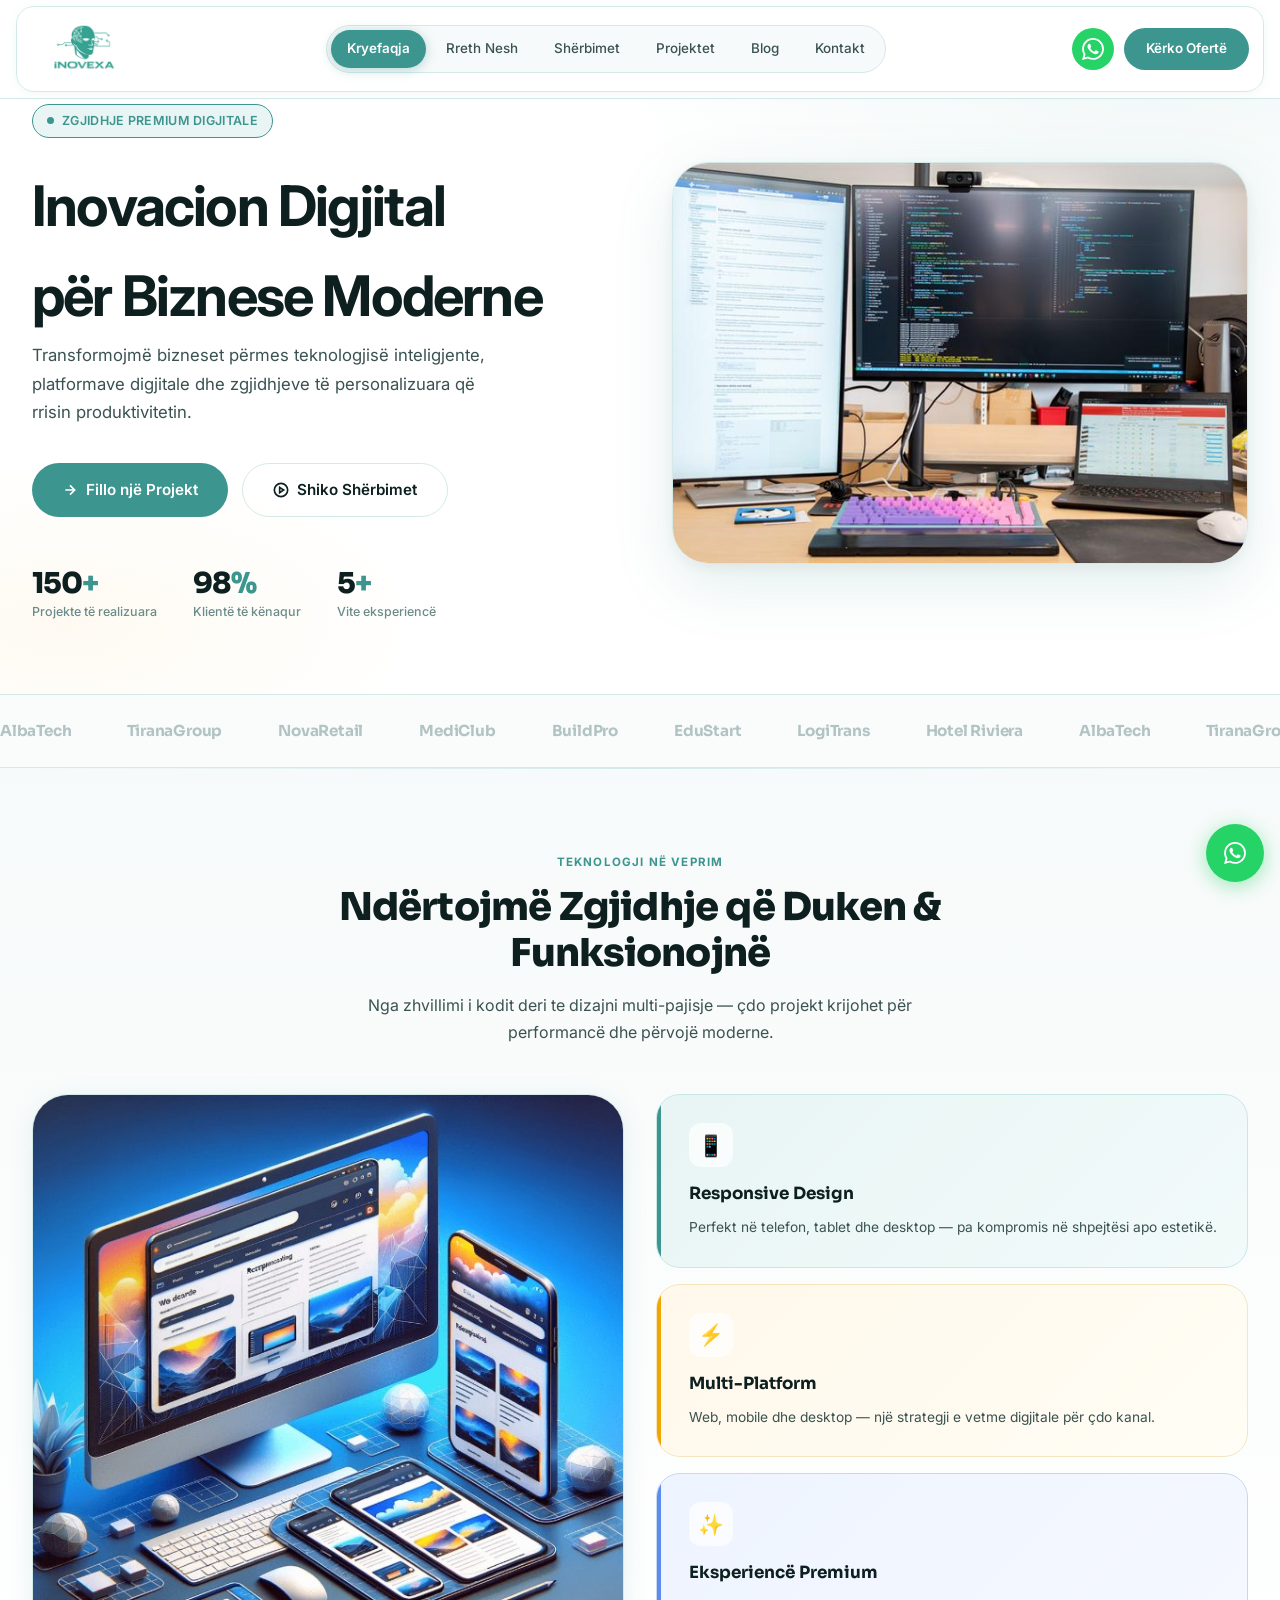
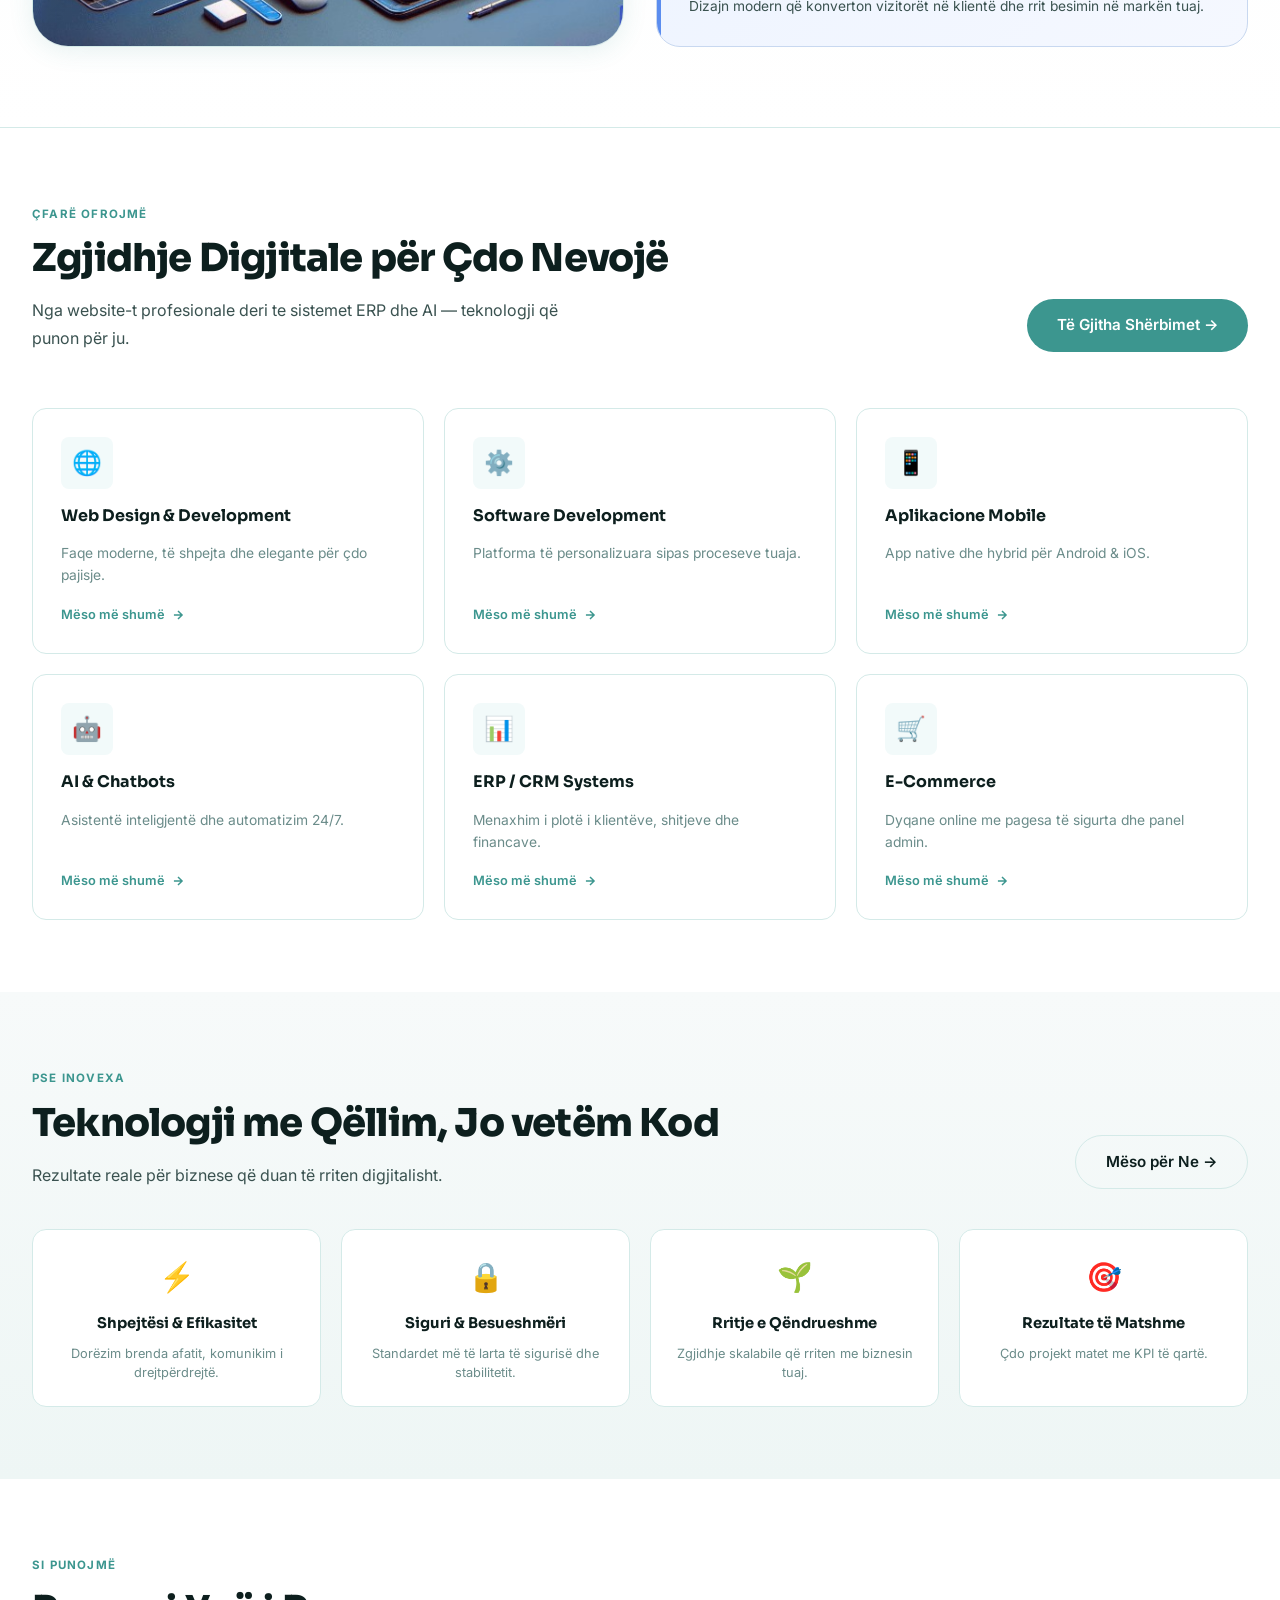
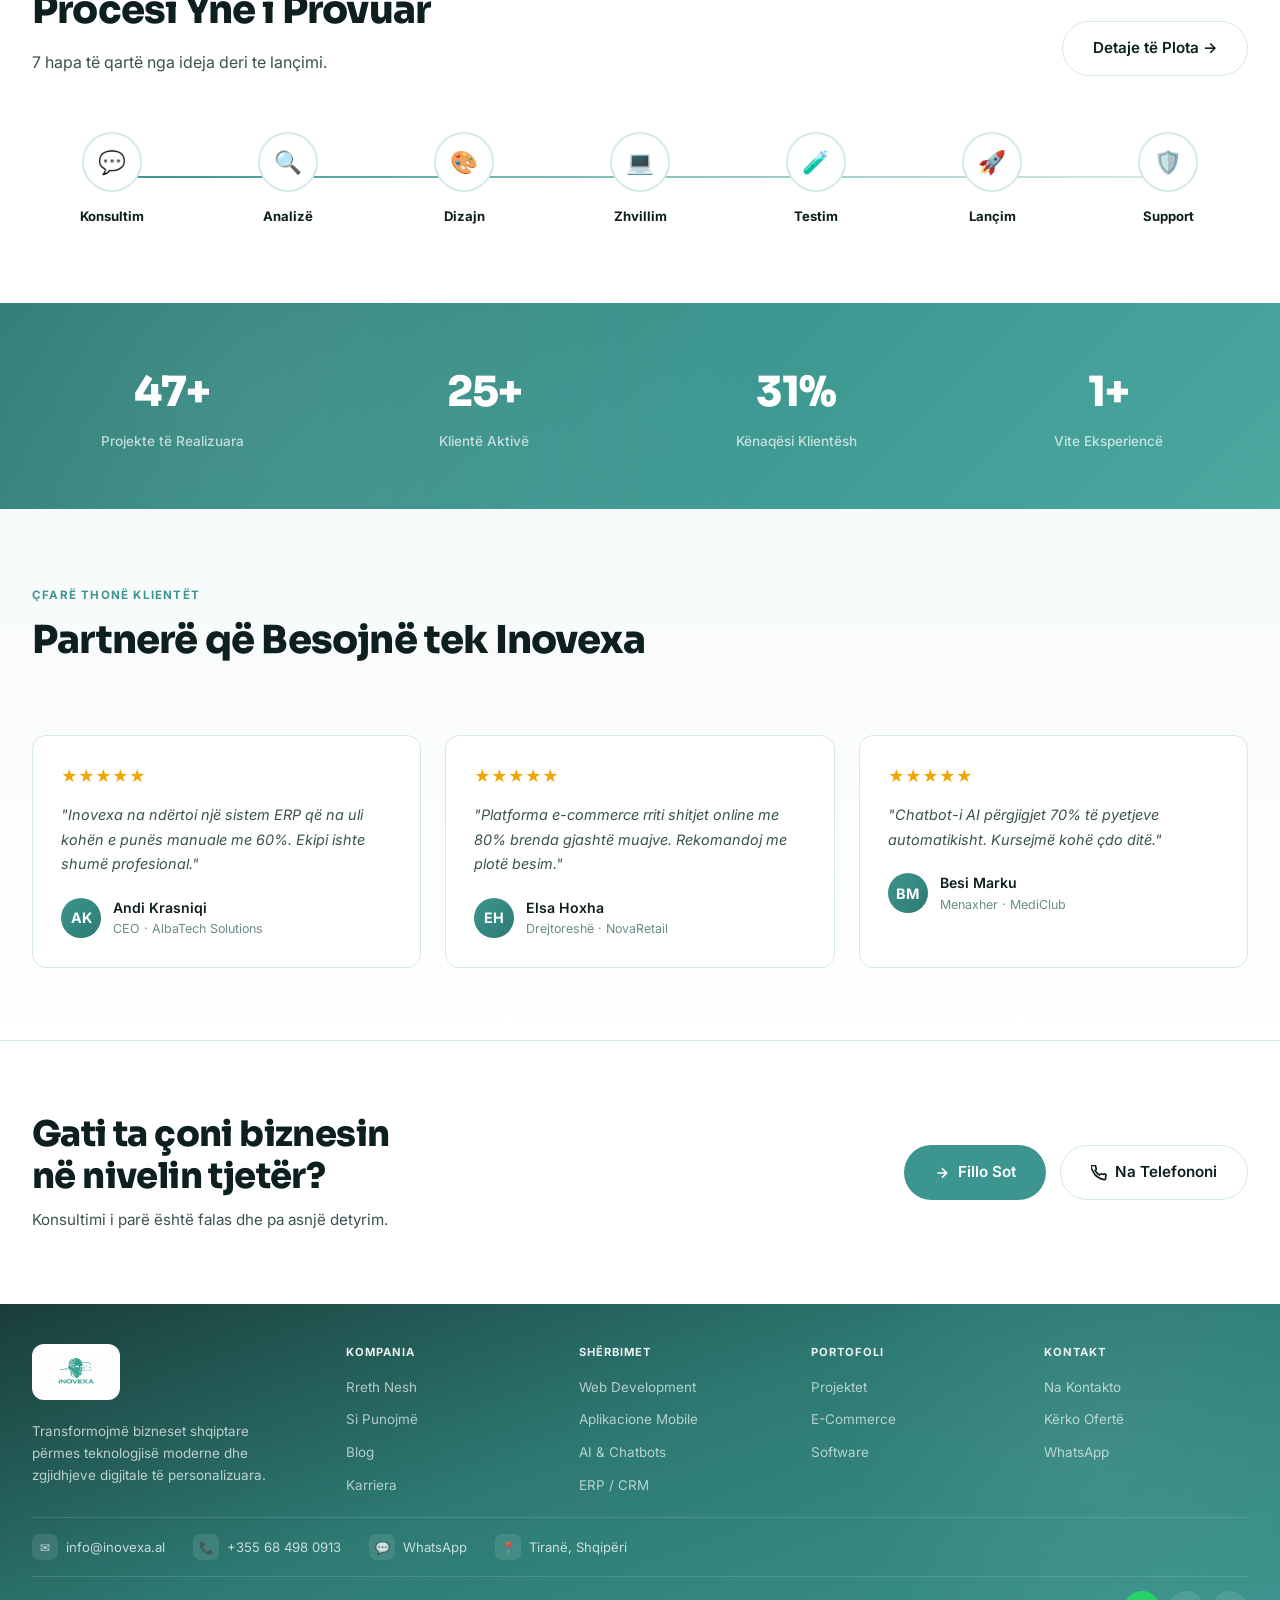
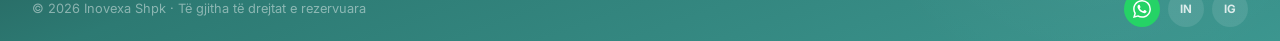
==== commit e02e93bb: "seo" ====
--- a/index.html
+++ b/index.html
@@ -3,10 +3,11 @@
 <head>
 <meta charset="UTF-8"/>
 <meta name="viewport" content="width=device-width, initial-scale=1.0"/>
-<meta name="description" content="Inovexa - kompani teknologjie në Tiranë për zhvillim software, web, ERP/CRM, AI dhe automatizim biznesi."/>
-<meta name="keywords" content="Inovexa, zhvillim software Shqiperi, web design Tirane, ERP CRM, AI chatbot, automatizim biznesi"/>
+<meta name="description" content="Inovexa SHPK — kompani IT në Tiranë për zhvillim software, website, ERP/CRM, AI dhe automatizim biznesi. Konsultim falas për biznese në Shqipëri."/>
+<meta name="keywords" content="kompani IT Tirane, zhvillim software Shqiperi, web design Tirane, ERP CRM Shqiperi, AI chatbot, automatizim biznesi, Inovexa"/>
 <meta name="robots" content="index,follow"/>
 <link rel="canonical" href="https://inovexa.al/"/>
+<meta property="og:locale" content="sq_AL"/>
 <title>Inovexa - Kryefaqja</title>
 <link rel="icon" href="assets/logo_inovexa.png" type="image/png"/>
 <link rel="apple-touch-icon" href="assets/logo_inovexa.png"/>
@@ -318,20 +319,55 @@
 <script type="application/ld+json">
 {
   "@context": "https://schema.org",
-  "@type": "Organization",
-  "name": "Inovexa",
-  "url": "https://inovexa.al",
-  "logo": "https://inovexa.al/assets/logo_inovexa.png",
-  "email": "info@inovexa.al",
-  "telephone": "+355684980913",
-  "address": {
-    "@type": "PostalAddress",
-    "addressLocality": "Tiranë",
-    "addressCountry": "AL"
-  },
-  "sameAs": [
-    "https://al.linkedin.com/in/inovexashpk",
-    "https://www.instagram.com/Inovexa_shpk/"
+  "@graph": [
+    {
+      "@type": "WebSite",
+      "@id": "https://inovexa.al/#website",
+      "url": "https://inovexa.al/",
+      "name": "Inovexa",
+      "description": "Zgjidhje digjitale premium: software, web, AI, ERP/CRM dhe automatizim për biznese shqiptare.",
+      "inLanguage": "sq",
+      "publisher": { "@id": "https://inovexa.al/#organization" }
+    },
+    {
+      "@type": ["Organization", "LocalBusiness", "ProfessionalService"],
+      "@id": "https://inovexa.al/#organization",
+      "name": "Inovexa SHPK",
+      "legalName": "Inovexa SHPK",
+      "url": "https://inovexa.al/",
+      "logo": "https://inovexa.al/assets/logo_inovexa.png",
+      "image": "https://inovexa.al/assets/logo_inovexa.png",
+      "description": "Kompani teknologjie në Tiranë për zhvillim software, website, aplikacione mobile, ERP/CRM, AI dhe automatizim biznesi.",
+      "email": "info@inovexa.al",
+      "telephone": "+355684980913",
+      "address": {
+        "@type": "PostalAddress",
+        "addressLocality": "Tiranë",
+        "addressRegion": "Tiranë",
+        "addressCountry": "AL"
+      },
+      "geo": {
+        "@type": "GeoCoordinates",
+        "latitude": 41.34785795299647,
+        "longitude": 19.812764157461814
+      },
+      "areaServed": [
+        { "@type": "City", "name": "Tiranë" },
+        { "@type": "Country", "name": "Albania" }
+      ],
+      "knowsAbout": [
+        "Zhvillim software",
+        "Web design",
+        "ERP dhe CRM",
+        "Inteligjencë artificiale",
+        "Automatizim biznesi",
+        "Aplikacione mobile"
+      ],
+      "sameAs": [
+        "https://al.linkedin.com/in/inovexashpk",
+        "https://www.instagram.com/Inovexa_shpk/"
+      ]
+    }
   ]
 }
 </script>
--- a/css/layout.css
+++ b/css/layout.css
@@ -1,389 +1,389 @@
-/* ── MODERN SITE NAV ── */
-.site-nav {
-  position: fixed; top: 0; left: 0; right: 0; z-index: 1000;
-  padding: 6px 16px;
-  background: #fff;
-  border-bottom: 1px solid var(--border);
-  transition: box-shadow .3s ease;
-}
-.site-nav.scrolled {
-  box-shadow: 0 4px 20px rgba(60,150,143,.1);
-}
-.site-nav-inner {
-  max-width: 1280px; margin: 0 auto;
-  display: flex; align-items: center; gap: 20px;
-  background: rgba(255,255,255,.95);
-  backdrop-filter: blur(12px);
-  border: 1px solid var(--border);
-  border-radius: 18px;
-  padding: 6px 14px 6px 16px;
-  box-shadow: 0 2px 12px rgba(60,150,143,.06);
-  min-height: 68px;
-  transition: box-shadow .3s ease;
-}
-.site-nav.scrolled .site-nav-inner {
-  box-shadow: 0 2px 16px rgba(60,150,143,.1);
-}
-
-.site-nav-logo {
-  display: flex; align-items: center; flex-shrink: 0;
-  padding: 2px 4px 2px 0;
-}
-.site-nav-logo img,
-.site-nav-logo-img {
-  height: 68px; width: auto; display: block;
-  transition: transform .25s;
-  background: transparent !important;
-}
-.site-nav-logo:hover img { transform: scale(1.04); }
-
-.site-nav-pill { flex: 1; display: flex; justify-content: center; }
-.site-nav-links {
-  display: flex; align-items: center; gap: 4px; list-style: none;
-  background: var(--surface-2);
-  border: 1px solid var(--border);
-  border-radius: 999px;
-  padding: 4px;
-}
-.site-nav-links a {
-  display: block; padding: 8px 16px;
-  border-radius: 999px;
-  font-size: .84rem; font-weight: 500;
-  color: var(--text-mid); text-decoration: none;
-  transition: background .2s, color .2s, box-shadow .2s;
-  white-space: nowrap;
-}
-.site-nav-links a:hover { color: var(--brand); background: rgba(60,150,143,.08); }
-.site-nav-links a.active {
-  background: var(--brand); color: #fff;
-  box-shadow: 0 2px 12px rgba(60,150,143,.35);
-  font-weight: 600;
-}
-
-.site-nav-actions { display: flex; align-items: center; gap: 10px; flex-shrink: 0; }
-.site-nav-wa {
-  width: 42px; height: 42px; border-radius: 50%;
-  display: flex; align-items: center; justify-content: center;
-  background: #25d366; color: #fff;
-  transition: transform .2s, box-shadow .2s;
-  flex-shrink: 0;
-}
-.site-nav-wa:hover {
-  transform: scale(1.08);
-  box-shadow: 0 4px 16px rgba(37,211,102,.4);
-}
-.site-nav-cta {
-  padding: 10px 22px;
-  background: var(--brand); color: #fff !important;
-  border-radius: 999px; font-weight: 600; font-size: .84rem;
-  text-decoration: none;
-  transition: background .2s, transform .15s, box-shadow .2s;
-  white-space: nowrap;
-}
-.site-nav-cta:hover {
-  background: var(--brand-dark);
-  transform: translateY(-1px);
-  box-shadow: 0 4px 18px rgba(60,150,143,.35);
-}
-
-.site-nav-toggle {
-  display: none; flex-direction: column; justify-content: center; align-items: center;
-  gap: 5px; width: 44px; height: 44px;
-  background: var(--surface-2); border: 1px solid var(--border);
-  border-radius: 12px; cursor: pointer; padding: 0;
-  transition: background .2s, border-color .2s;
-  position: relative; z-index: 1002;
-}
-.site-nav-toggle:hover { background: var(--brand-light); border-color: var(--brand); }
-.site-nav-toggle span {
-  display: block; width: 20px; height: 2px;
-  background: var(--text-dark); border-radius: 2px;
-  transition: transform .25s ease, opacity .2s ease;
-}
-.site-nav-toggle.open span:nth-child(1) { transform: translateY(7px) rotate(45deg); }
-.site-nav-toggle.open span:nth-child(2) { opacity: 0; transform: scaleX(0); }
-.site-nav-toggle.open span:nth-child(3) { transform: translateY(-7px) rotate(-45deg); }
-
-/* Mobile menu — slide drawer */
-.site-mobile-overlay {
-  position: fixed; inset: 0; z-index: 1100;
-  pointer-events: none; visibility: hidden;
-  transition: visibility .3s;
-}
-.site-mobile-overlay.open {
-  pointer-events: auto; visibility: visible;
-}
-.site-mobile-backdrop {
-  position: absolute; inset: 0;
-  background: rgba(13, 31, 30, .45);
-  backdrop-filter: blur(4px);
-  border: none; padding: 0; margin: 0; cursor: pointer;
-  opacity: 0; transition: opacity .3s ease;
-}
-.site-mobile-overlay.open .site-mobile-backdrop { opacity: 1; }
-
-.site-mobile-menu {
-  position: absolute; top: 0; right: 0; bottom: 0;
-  width: min(320px, 88vw);
-  background: #fff;
-  box-shadow: -8px 0 40px rgba(13, 31, 30, .15);
-  display: flex; flex-direction: column;
-  transform: translateX(100%);
-  transition: transform .32s cubic-bezier(.4, 0, .2, 1);
-  overflow: hidden;
-}
-.site-mobile-overlay.open .site-mobile-menu { transform: translateX(0); }
-
-.site-mobile-menu-head {
-  display: flex; align-items: center; justify-content: space-between;
-  padding: 18px 20px; border-bottom: 1px solid var(--border);
-  flex-shrink: 0;
-}
-.site-mobile-menu-title {
-  font-family: var(--font-display); font-size: 1rem; font-weight: 800;
-  color: var(--text-dark); letter-spacing: -.3px;
-}
-.site-mobile-close {
-  width: 40px; height: 40px; border-radius: 10px;
-  border: 1px solid var(--border); background: var(--surface-2);
-  color: var(--text-mid); cursor: pointer;
-  display: flex; align-items: center; justify-content: center;
-  transition: background .2s, color .2s;
-}
-.site-mobile-close:hover { background: var(--brand-light); color: var(--brand); }
-
-.site-mobile-nav {
-  flex: 1; overflow-y: auto; padding: 12px 16px;
-  display: flex; flex-direction: column; gap: 4px;
-}
-.site-mobile-link {
-  display: flex; align-items: center;
-  padding: 14px 16px; border-radius: var(--radius-md);
-  font-size: .95rem; font-weight: 500; color: var(--text-mid);
-  text-decoration: none; transition: background .15s, color .15s;
-}
-.site-mobile-link:hover { background: var(--surface-2); color: var(--brand); }
-.site-mobile-link.active {
-  background: var(--brand-light); color: var(--brand); font-weight: 700;
-  box-shadow: inset 3px 0 0 var(--brand);
-}
-
-.site-mobile-actions {
-  padding: 16px 20px 24px;
-  border-top: 1px solid var(--border);
-  display: flex; flex-direction: column; gap: 10px;
-  flex-shrink: 0;
-  padding-bottom: max(24px, env(safe-area-inset-bottom));
-}
-.site-mobile-wa {
-  display: flex !important; align-items: center; justify-content: center; gap: 10px;
-  padding: 13px 16px !important; border-radius: 999px !important;
-  background: #e8faf0 !important; color: #128c7e !important;
-  font-weight: 600 !important; font-size: .9rem !important;
-  text-decoration: none;
-}
-.site-mobile-wa svg { flex-shrink: 0; }
-.site-mobile-cta {
-  display: block !important; text-align: center;
-  padding: 14px 16px !important;
-  background: var(--brand) !important; color: #fff !important;
-  border-radius: 999px !important; font-weight: 700 !important;
-  font-size: .92rem !important; text-decoration: none;
-}
-
-/* ── MODERN FOOTER ── */
-.site-footer {
-  background: linear-gradient(160deg, #1a3d3a 0%, #2d7a73 45%, #3c968f 100%);
-  color: rgba(255,255,255,.85);
-  padding: 40px 32px 0;
-  position: relative; overflow: hidden;
-}
-.site-footer::before {
-  content: '';
-  position: absolute; top: -30%; right: -5%;
-  width: 500px; height: 500px; border-radius: 50%;
-  background: radial-gradient(circle, rgba(255,255,255,.06) 0%, transparent 70%);
-  pointer-events: none;
-}
-.site-footer-inner {
-  max-width: 1280px; margin: 0 auto;
-  position: relative; z-index: 1;
-}
-
-.site-footer-grid {
-  display: grid;
-  grid-template-columns: 1.4fr 1fr 1fr 1fr 1fr;
-  gap: 24px 28px;
-  padding-bottom: 20px;
-  align-items: start;
-}
-
-.site-footer-logo {
-  display: inline-block;
-  background: #fff;
-  border-radius: 12px;
-  padding: 8px 14px;
-  margin-bottom: 12px;
-  transition: transform .25s;
-}
-.site-footer-logo:hover { transform: translateY(-2px); }
-.site-footer-logo img { height: 40px; width: auto; display: block; }
-
-.site-footer-brand p {
-  font-size: .84rem; line-height: 1.65;
-  color: rgba(255,255,255,.7); max-width: 260px; margin-bottom: 0;
-}
-
-.site-footer-contacts {
-  display: flex; flex-direction: row; flex-wrap: wrap;
-  align-items: center; gap: 10px 28px;
-  padding: 16px 0;
-  border-top: 1px solid rgba(255,255,255,.12);
-  border-bottom: 1px solid rgba(255,255,255,.12);
-}
-.site-footer-contacts a, .site-footer-loc {
-  display: inline-flex; align-items: center; gap: 8px;
-  font-size: .82rem; color: rgba(255,255,255,.75);
-  text-decoration: none; transition: color .2s;
-  white-space: nowrap;
-}
-.site-footer-contacts a:hover { color: #fff; }
-.fc-icon {
-  width: 26px; height: 26px; border-radius: 7px;
-  background: rgba(255,255,255,.1);
-  display: flex; align-items: center; justify-content: center;
-  font-size: .75rem; flex-shrink: 0;
-}
-
-.site-footer-col h4 {
-  font-size: .7rem; font-weight: 700; color: #fff;
-  text-transform: uppercase; letter-spacing: 1px;
-  margin-bottom: 12px; opacity: .9;
-}
-.site-footer-col ul { list-style: none; display: flex; flex-direction: column; gap: 7px; }
-.site-footer-col a {
-  font-size: .84rem; color: rgba(255,255,255,.65);
-  text-decoration: none; transition: color .2s, padding-left .2s;
-}
-.site-footer-col a:hover { color: #fff; padding-left: 4px; }
-
-.site-footer-bar {
-  display: flex; justify-content: space-between; align-items: center;
-  flex-wrap: wrap; gap: 12px;
-  padding: 14px 0;
-}
-
-@media (max-width: 768px) {
-  .site-footer-contacts {
-    flex-direction: column; align-items: flex-start; gap: 10px;
-    padding: 14px 0;
-  }
-  .site-footer-contacts a, .site-footer-loc { white-space: normal; }
-}
-.site-footer-bar p { font-size: .8rem; color: rgba(255,255,255,.45); }
-
-.site-footer-socials { display: flex; gap: 8px; }
-.sf-social {
-  width: 36px; height: 36px; border-radius: 50%;
-  background: rgba(255,255,255,.1);
-  display: flex; align-items: center; justify-content: center;
-  font-size: .72rem; font-weight: 700; color: rgba(255,255,255,.8);
-  text-decoration: none; text-transform: uppercase;
-  transition: background .2s, transform .2s;
-}
-.sf-social:hover { background: rgba(255,255,255,.22); transform: translateY(-2px); }
-.sf-social.sf-wa { background: #25d366; color: #fff; }
-.sf-social.sf-wa:hover { background: #1fb855; }
-.sf-social.sf-wa svg { width: 18px; height: 18px; }
-
-/* WhatsApp float */
-.whatsapp-float {
-  position: fixed; bottom: 28px; right: 28px; z-index: 900;
-  width: 58px; height: 58px; border-radius: 50%;
-  background: #25d366; color: #fff;
-  display: flex; align-items: center; justify-content: center;
-  box-shadow: 0 4px 20px rgba(37,211,102,.45);
-  transition: transform .25s, box-shadow .25s;
-  animation: waPulse 3s ease-in-out infinite;
-}
-.whatsapp-float:hover {
-  transform: scale(1.1);
-  box-shadow: 0 6px 28px rgba(37,211,102,.55);
-}
-@keyframes waPulse {
-  0%, 100% { box-shadow: 0 4px 20px rgba(37,211,102,.45); }
-  50% { box-shadow: 0 4px 28px rgba(37,211,102,.65), 0 0 0 8px rgba(37,211,102,.12); }
-}
-
-/* Back to top — above whatsapp */
-#backTop { bottom: 96px; }
-
-/* Page offset for fixed nav */
-body { padding-top: 92px; }
-.page-hero { padding-top: 32px !important; }
-.home-page .home-hero { margin-top: -92px; padding-top: 104px; }
-.blog-hero { padding-top: 28px; }
-
-@media (max-width: 1100px) {
-  .site-nav-pill { display: none; }
-  .site-nav-toggle { display: flex; }
-  .site-nav-cta { display: none; }
-  .site-footer-grid { grid-template-columns: 1fr 1fr; gap: 32px; }
-  .site-footer-brand { grid-column: span 2; }
-  body.menu-open .site-nav { z-index: 1101; }
-
-  /* Mobile header — menu majtas, logo qendër */
-  .site-nav {
-    padding: 0;
-    background: #fff;
-  }
-  .site-nav-inner {
-    display: grid;
-    grid-template-columns: 44px 1fr 44px;
-    align-items: center;
-    gap: 0;
-    max-width: none;
-    min-height: 56px;
-    padding: 10px 16px;
-    border: none;
-    border-radius: 0;
-    box-shadow: none;
-    background: #fff;
-  }
-  .site-nav.scrolled .site-nav-inner { box-shadow: none; }
-  .site-nav-logo {
-    grid-column: 2;
-    grid-row: 1;
-    justify-self: center;
-    padding: 0;
-  }
-  .site-nav-logo img,
-  .site-nav-logo-img { height: 38px; }
-  .site-nav-actions {
-    grid-column: 1;
-    grid-row: 1;
-    justify-self: start;
-    gap: 0;
-  }
-  .site-nav-wa { display: none; }
-  .site-nav-toggle {
-    width: 42px; height: 42px;
-    border-radius: 11px;
-    background: var(--surface-2);
-  }
-
-  body { padding-top: 56px; }
-  .home-page .home-hero { margin-top: -56px; }
-  .page-hero { padding-top: 16px !important; }
-}
-
-@media (max-width: 640px) {
-  .site-nav-inner { padding: 8px 14px; min-height: 52px; }
-  .site-nav-logo img,
-  .site-nav-logo-img { height: 36px; }
-  .site-footer { padding: 32px 20px 0; }
-  .site-footer-grid { grid-template-columns: 1fr; }
-  .site-footer-brand { grid-column: span 1; }
-  .whatsapp-float { width: 50px; height: 50px; bottom: 18px; right: 16px; }
-  #backTop { bottom: 80px; right: 16px; }
-}
+/* ── MODERN SITE NAV ── */
+.site-nav {
+  position: fixed; top: 0; left: 0; right: 0; z-index: 1000;
+  padding: 6px 16px;
+  background: #fff;
+  border-bottom: 1px solid var(--border);
+  transition: box-shadow .3s ease;
+}
+.site-nav.scrolled {
+  box-shadow: 0 4px 20px rgba(60,150,143,.1);
+}
+.site-nav-inner {
+  max-width: 1280px; margin: 0 auto;
+  display: flex; align-items: center; gap: 20px;
+  background: rgba(255,255,255,.95);
+  backdrop-filter: blur(12px);
+  border: 1px solid var(--border);
+  border-radius: 18px;
+  padding: 6px 14px 6px 16px;
+  box-shadow: 0 2px 12px rgba(60,150,143,.06);
+  min-height: 68px;
+  transition: box-shadow .3s ease;
+}
+.site-nav.scrolled .site-nav-inner {
+  box-shadow: 0 2px 16px rgba(60,150,143,.1);
+}
+
+.site-nav-logo {
+  display: flex; align-items: center; flex-shrink: 0;
+  padding: 2px 4px 2px 0;
+}
+.site-nav-logo img,
+.site-nav-logo-img {
+  height: 68px; width: auto; display: block;
+  transition: transform .25s;
+  background: transparent !important;
+}
+.site-nav-logo:hover img { transform: scale(1.04); }
+
+.site-nav-pill { flex: 1; display: flex; justify-content: center; }
+.site-nav-links {
+  display: flex; align-items: center; gap: 4px; list-style: none;
+  background: var(--surface-2);
+  border: 1px solid var(--border);
+  border-radius: 999px;
+  padding: 4px;
+}
+.site-nav-links a {
+  display: block; padding: 8px 16px;
+  border-radius: 999px;
+  font-size: .84rem; font-weight: 500;
+  color: var(--text-mid); text-decoration: none;
+  transition: background .2s, color .2s, box-shadow .2s;
+  white-space: nowrap;
+}
+.site-nav-links a:hover { color: var(--brand); background: rgba(60,150,143,.08); }
+.site-nav-links a.active {
+  background: var(--brand); color: #fff;
+  box-shadow: 0 2px 12px rgba(60,150,143,.35);
+  font-weight: 600;
+}
+
+.site-nav-actions { display: flex; align-items: center; gap: 10px; flex-shrink: 0; }
+.site-nav-wa {
+  width: 42px; height: 42px; border-radius: 50%;
+  display: flex; align-items: center; justify-content: center;
+  background: #25d366; color: #fff;
+  transition: transform .2s, box-shadow .2s;
+  flex-shrink: 0;
+}
+.site-nav-wa:hover {
+  transform: scale(1.08);
+  box-shadow: 0 4px 16px rgba(37,211,102,.4);
+}
+.site-nav-cta {
+  padding: 10px 22px;
+  background: var(--brand); color: #fff !important;
+  border-radius: 999px; font-weight: 600; font-size: .84rem;
+  text-decoration: none;
+  transition: background .2s, transform .15s, box-shadow .2s;
+  white-space: nowrap;
+}
+.site-nav-cta:hover {
+  background: var(--brand-dark);
+  transform: translateY(-1px);
+  box-shadow: 0 4px 18px rgba(60,150,143,.35);
+}
+
+.site-nav-toggle {
+  display: none; flex-direction: column; justify-content: center; align-items: center;
+  gap: 5px; width: 44px; height: 44px;
+  background: var(--surface-2); border: 1px solid var(--border);
+  border-radius: 12px; cursor: pointer; padding: 0;
+  transition: background .2s, border-color .2s;
+  position: relative; z-index: 1002;
+}
+.site-nav-toggle:hover { background: var(--brand-light); border-color: var(--brand); }
+.site-nav-toggle span {
+  display: block; width: 20px; height: 2px;
+  background: var(--text-dark); border-radius: 2px;
+  transition: transform .25s ease, opacity .2s ease;
+}
+.site-nav-toggle.open span:nth-child(1) { transform: translateY(7px) rotate(45deg); }
+.site-nav-toggle.open span:nth-child(2) { opacity: 0; transform: scaleX(0); }
+.site-nav-toggle.open span:nth-child(3) { transform: translateY(-7px) rotate(-45deg); }
+
+/* Mobile menu — slide drawer */
+.site-mobile-overlay {
+  position: fixed; inset: 0; z-index: 1100;
+  pointer-events: none; visibility: hidden;
+  transition: visibility .3s;
+}
+.site-mobile-overlay.open {
+  pointer-events: auto; visibility: visible;
+}
+.site-mobile-backdrop {
+  position: absolute; inset: 0;
+  background: rgba(13, 31, 30, .45);
+  backdrop-filter: blur(4px);
+  border: none; padding: 0; margin: 0; cursor: pointer;
+  opacity: 0; transition: opacity .3s ease;
+}
+.site-mobile-overlay.open .site-mobile-backdrop { opacity: 1; }
+
+.site-mobile-menu {
+  position: absolute; top: 0; right: 0; bottom: 0;
+  width: min(320px, 88vw);
+  background: #fff;
+  box-shadow: -8px 0 40px rgba(13, 31, 30, .15);
+  display: flex; flex-direction: column;
+  transform: translateX(100%);
+  transition: transform .32s cubic-bezier(.4, 0, .2, 1);
+  overflow: hidden;
+}
+.site-mobile-overlay.open .site-mobile-menu { transform: translateX(0); }
+
+.site-mobile-menu-head {
+  display: flex; align-items: center; justify-content: space-between;
+  padding: 18px 20px; border-bottom: 1px solid var(--border);
+  flex-shrink: 0;
+}
+.site-mobile-menu-title {
+  font-family: var(--font-display); font-size: 1rem; font-weight: 800;
+  color: var(--text-dark); letter-spacing: -.3px;
+}
+.site-mobile-close {
+  width: 40px; height: 40px; border-radius: 10px;
+  border: 1px solid var(--border); background: var(--surface-2);
+  color: var(--text-mid); cursor: pointer;
+  display: flex; align-items: center; justify-content: center;
+  transition: background .2s, color .2s;
+}
+.site-mobile-close:hover { background: var(--brand-light); color: var(--brand); }
+
+.site-mobile-nav {
+  flex: 1; overflow-y: auto; padding: 12px 16px;
+  display: flex; flex-direction: column; gap: 4px;
+}
+.site-mobile-link {
+  display: flex; align-items: center;
+  padding: 14px 16px; border-radius: var(--radius-md);
+  font-size: .95rem; font-weight: 500; color: var(--text-mid);
+  text-decoration: none; transition: background .15s, color .15s;
+}
+.site-mobile-link:hover { background: var(--surface-2); color: var(--brand); }
+.site-mobile-link.active {
+  background: var(--brand-light); color: var(--brand); font-weight: 700;
+  box-shadow: inset 3px 0 0 var(--brand);
+}
+
+.site-mobile-actions {
+  padding: 16px 20px 24px;
+  border-top: 1px solid var(--border);
+  display: flex; flex-direction: column; gap: 10px;
+  flex-shrink: 0;
+  padding-bottom: max(24px, env(safe-area-inset-bottom));
+}
+.site-mobile-wa {
+  display: flex !important; align-items: center; justify-content: center; gap: 10px;
+  padding: 13px 16px !important; border-radius: 999px !important;
+  background: #e8faf0 !important; color: #128c7e !important;
+  font-weight: 600 !important; font-size: .9rem !important;
+  text-decoration: none;
+}
+.site-mobile-wa svg { flex-shrink: 0; }
+.site-mobile-cta {
+  display: block !important; text-align: center;
+  padding: 14px 16px !important;
+  background: var(--brand) !important; color: #fff !important;
+  border-radius: 999px !important; font-weight: 700 !important;
+  font-size: .92rem !important; text-decoration: none;
+}
+
+/* ── MODERN FOOTER ── */
+.site-footer {
+  background: linear-gradient(160deg, #1a3d3a 0%, #2d7a73 45%, #3c968f 100%);
+  color: rgba(255,255,255,.85);
+  padding: 40px 32px 0;
+  position: relative; overflow: hidden;
+}
+.site-footer::before {
+  content: '';
+  position: absolute; top: -30%; right: -5%;
+  width: 500px; height: 500px; border-radius: 50%;
+  background: radial-gradient(circle, rgba(255,255,255,.06) 0%, transparent 70%);
+  pointer-events: none;
+}
+.site-footer-inner {
+  max-width: 1280px; margin: 0 auto;
+  position: relative; z-index: 1;
+}
+
+.site-footer-grid {
+  display: grid;
+  grid-template-columns: 1.4fr 1fr 1fr 1fr 1fr;
+  gap: 24px 28px;
+  padding-bottom: 20px;
+  align-items: start;
+}
+
+.site-footer-logo {
+  display: inline-block;
+  background: #fff;
+  border-radius: 12px;
+  padding: 8px 14px;
+  margin-bottom: 12px;
+  transition: transform .25s;
+}
+.site-footer-logo:hover { transform: translateY(-2px); }
+.site-footer-logo img { height: 40px; width: auto; display: block; }
+
+.site-footer-brand p {
+  font-size: .84rem; line-height: 1.65;
+  color: rgba(255,255,255,.7); max-width: 260px; margin-bottom: 0;
+}
+
+.site-footer-contacts {
+  display: flex; flex-direction: row; flex-wrap: wrap;
+  align-items: center; gap: 10px 28px;
+  padding: 16px 0;
+  border-top: 1px solid rgba(255,255,255,.12);
+  border-bottom: 1px solid rgba(255,255,255,.12);
+}
+.site-footer-contacts a, .site-footer-loc {
+  display: inline-flex; align-items: center; gap: 8px;
+  font-size: .82rem; color: rgba(255,255,255,.75);
+  text-decoration: none; transition: color .2s;
+  white-space: nowrap;
+}
+.site-footer-contacts a:hover { color: #fff; }
+.fc-icon {
+  width: 26px; height: 26px; border-radius: 7px;
+  background: rgba(255,255,255,.1);
+  display: flex; align-items: center; justify-content: center;
+  font-size: .75rem; flex-shrink: 0;
+}
+
+.site-footer-col h4 {
+  font-size: .7rem; font-weight: 700; color: #fff;
+  text-transform: uppercase; letter-spacing: 1px;
+  margin-bottom: 12px; opacity: .9;
+}
+.site-footer-col ul { list-style: none; display: flex; flex-direction: column; gap: 7px; }
+.site-footer-col a {
+  font-size: .84rem; color: rgba(255,255,255,.65);
+  text-decoration: none; transition: color .2s, padding-left .2s;
+}
+.site-footer-col a:hover { color: #fff; padding-left: 4px; }
+
+.site-footer-bar {
+  display: flex; justify-content: space-between; align-items: center;
+  flex-wrap: wrap; gap: 12px;
+  padding: 14px 0;
+}
+
+@media (max-width: 768px) {
+  .site-footer-contacts {
+    flex-direction: column; align-items: flex-start; gap: 10px;
+    padding: 14px 0;
+  }
+  .site-footer-contacts a, .site-footer-loc { white-space: normal; }
+}
+.site-footer-bar p { font-size: .8rem; color: rgba(255,255,255,.45); }
+
+.site-footer-socials { display: flex; gap: 8px; }
+.sf-social {
+  width: 36px; height: 36px; border-radius: 50%;
+  background: rgba(255,255,255,.1);
+  display: flex; align-items: center; justify-content: center;
+  font-size: .72rem; font-weight: 700; color: rgba(255,255,255,.8);
+  text-decoration: none; text-transform: uppercase;
+  transition: background .2s, transform .2s;
+}
+.sf-social:hover { background: rgba(255,255,255,.22); transform: translateY(-2px); }
+.sf-social.sf-wa { background: #25d366; color: #fff; }
+.sf-social.sf-wa:hover { background: #1fb855; }
+.sf-social.sf-wa svg { width: 18px; height: 18px; }
+
+/* WhatsApp float */
+.whatsapp-float {
+  position: fixed; bottom: 28px; right: 28px; z-index: 900;
+  width: 58px; height: 58px; border-radius: 50%;
+  background: #25d366; color: #fff;
+  display: flex; align-items: center; justify-content: center;
+  box-shadow: 0 4px 20px rgba(37,211,102,.45);
+  transition: transform .25s, box-shadow .25s;
+  animation: waPulse 3s ease-in-out infinite;
+}
+.whatsapp-float:hover {
+  transform: scale(1.1);
+  box-shadow: 0 6px 28px rgba(37,211,102,.55);
+}
+@keyframes waPulse {
+  0%, 100% { box-shadow: 0 4px 20px rgba(37,211,102,.45); }
+  50% { box-shadow: 0 4px 28px rgba(37,211,102,.65), 0 0 0 8px rgba(37,211,102,.12); }
+}
+
+/* Back to top — above whatsapp */
+#backTop { bottom: 96px; }
+
+/* Page offset for fixed nav */
+body { padding-top: 92px; }
+.page-hero { padding-top: 32px !important; }
+.home-page .home-hero { margin-top: -92px; padding-top: 104px; }
+.blog-hero { padding-top: 28px; }
+
+@media (max-width: 1100px) {
+  .site-nav-pill { display: none; }
+  .site-nav-toggle { display: flex; }
+  .site-nav-cta { display: none; }
+  .site-footer-grid { grid-template-columns: 1fr 1fr; gap: 32px; }
+  .site-footer-brand { grid-column: span 2; }
+  body.menu-open .site-nav { z-index: 1101; }
+
+  /* Mobile header — menu majtas, logo qendër */
+  .site-nav {
+    padding: 0;
+    background: #fff;
+  }
+  .site-nav-inner {
+    display: grid;
+    grid-template-columns: 44px 1fr 44px;
+    align-items: center;
+    gap: 0;
+    max-width: none;
+    min-height: 56px;
+    padding: 10px 16px;
+    border: none;
+    border-radius: 0;
+    box-shadow: none;
+    background: #fff;
+  }
+  .site-nav.scrolled .site-nav-inner { box-shadow: none; }
+  .site-nav-logo {
+    grid-column: 2;
+    grid-row: 1;
+    justify-self: center;
+    padding: 0;
+  }
+  .site-nav-logo img,
+  .site-nav-logo-img { height: 38px; }
+  .site-nav-actions {
+    grid-column: 1;
+    grid-row: 1;
+    justify-self: start;
+    gap: 0;
+  }
+  .site-nav-wa { display: none; }
+  .site-nav-toggle {
+    width: 42px; height: 42px;
+    border-radius: 11px;
+    background: var(--surface-2);
+  }
+
+  body { padding-top: 56px; }
+  .home-page .home-hero { margin-top: -56px; }
+  .page-hero { padding-top: 16px !important; }
+}
+
+@media (max-width: 640px) {
+  .site-nav-inner { padding: 8px 14px; min-height: 52px; }
+  .site-nav-logo img,
+  .site-nav-logo-img { height: 36px; }
+  .site-footer { padding: 32px 20px 0; }
+  .site-footer-grid { grid-template-columns: 1fr; }
+  .site-footer-brand { grid-column: span 1; }
+  .whatsapp-float { width: 50px; height: 50px; bottom: 18px; right: 16px; }
+  #backTop { bottom: 80px; right: 16px; }
+}
--- a/css/home.css
+++ b/css/home.css
@@ -1,268 +1,268 @@
-/* ── HOMEPAGE MODERN OVERRIDES ── */
-
-/* Hero — clean white */
-.home-hero {
-  position: relative;
-  padding: 108px 32px 72px;
-  overflow: hidden;
-  background: #ffffff;
-}
-.home-hero::before {
-  content: '';
-  position: absolute; inset: 0;
-  background:
-    radial-gradient(ellipse 80% 60% at 90% 10%, rgba(60,150,143,.07) 0%, transparent 55%),
-    radial-gradient(ellipse 60% 50% at 5% 90%, rgba(240,165,0,.05) 0%, transparent 50%);
-  pointer-events: none;
-}
-.home-hero-mesh { display: none; }
-
-.home-hero-inner {
-  max-width: 1280px; margin: 0 auto;
-  display: grid; grid-template-columns: 1fr 1fr; gap: 64px; align-items: center;
-  position: relative; z-index: 1;
-}
-
-.home-hero h1 {
-  font-size: clamp(2.2rem, 4.8vw, 3.5rem);
-  letter-spacing: -1.8px;
-}
-.home-hero .hero-sub { max-width: 480px; font-size: 1.05rem; }
-
-/* Single hero image */
-.hero-single { position: relative; }
-.hero-single-frame {
-  border-radius: var(--radius-xl);
-  overflow: hidden;
-  border: 1px solid var(--border);
-  box-shadow: 0 20px 60px rgba(60,150,143,.15), 0 4px 16px rgba(0,0,0,.06);
-  animation: floatMain 7s ease-in-out infinite;
-}
-.hero-single-frame img {
-  width: 100%; height: 400px; object-fit: cover; display: block;
-  transition: transform .7s ease;
-}
-.hero-single:hover .hero-single-frame img { transform: scale(1.03); }
-
-/* Capabilities section */
-.capabilities {
-  padding: 80px 32px;
-  background: linear-gradient(180deg, #f7fafa 0%, #ffffff 100%);
-  position: relative;
-}
-.capabilities::before {
-  content: '';
-  position: absolute; top: 0; left: 0; right: 0; height: 1px;
-  background: linear-gradient(90deg, transparent, var(--border), transparent);
-}
-.capabilities-inner { max-width: 1280px; margin: 0 auto; }
-.capabilities-header { text-align: center; max-width: 620px; margin: 0 auto 48px; }
-
-.capabilities-grid {
-  display: grid;
-  grid-template-columns: 1fr 1fr;
-  gap: 32px;
-  align-items: stretch;
-}
-
-.cap-visual {
-  position: relative;
-  border-radius: var(--radius-xl);
-  overflow: hidden;
-  border: 1px solid var(--border);
-  box-shadow: var(--shadow-md);
-  min-height: 100%;
-}
-.cap-visual img {
-  width: 100%; height: 100%; min-height: 380px;
-  object-fit: cover; display: block;
-  transition: transform .6s ease;
-}
-.cap-visual:hover img { transform: scale(1.04); }
-.cap-visual-glow {
-  position: absolute; inset: 0; pointer-events: none;
-  background: linear-gradient(135deg, rgba(60,150,143,.12) 0%, transparent 50%);
-}
-
-.cap-cards { display: flex; flex-direction: column; gap: 16px; }
-.cap-card {
-  flex: 1;
-  border-radius: var(--radius-lg);
-  padding: 28px 28px 28px 32px;
-  border: 1px solid transparent;
-  transition: transform .3s ease, box-shadow .3s ease;
-  position: relative; overflow: hidden;
-}
-.cap-card::before {
-  content: '';
-  position: absolute; top: 0; left: 0; width: 4px; height: 100%;
-  border-radius: 4px 0 0 4px;
-}
-.cap-card:hover { transform: translateX(6px); box-shadow: var(--shadow-md); }
-.cap-card-icon {
-  width: 44px; height: 44px; border-radius: 12px;
-  display: flex; align-items: center; justify-content: center;
-  font-size: 1.3rem; margin-bottom: 14px;
-  background: rgba(255,255,255,.7);
-}
-.cap-card h3 {
-  font-family: var(--font-display); font-weight: 700;
-  font-size: 1.05rem; margin-bottom: 8px; color: var(--text-dark);
-}
-.cap-card p { font-size: .86rem; color: var(--text-mid); line-height: 1.65; }
-
-.cap-card-1 {
-  background: linear-gradient(135deg, #e8f5f4 0%, #f2fafa 100%);
-  border-color: #c8e8e5;
-}
-.cap-card-1::before { background: var(--brand); }
-
-.cap-card-2 {
-  background: linear-gradient(135deg, #fff8eb 0%, #fffdf5 100%);
-  border-color: #f5e6c0;
-}
-.cap-card-2::before { background: var(--accent); }
-
-.cap-card-3 {
-  background: linear-gradient(135deg, #eef4ff 0%, #f5f8ff 100%);
-  border-color: #c8d8f0;
-}
-.cap-card-3::before { background: #5b8def; }
-
-/* Section backgrounds */
-.home-page .services {
-  background: #ffffff;
-  border-top: 1px solid var(--border);
-}
-.home-page .why {
-  background: linear-gradient(180deg, #f7fafa 0%, #eef6f5 100%);
-}
-.home-page .process {
-  background: #ffffff;
-}
-.home-page .testimonials {
-  background: linear-gradient(180deg, #f7fafa 0%, #ffffff 100%);
-}
-
-/* Stats — softer */
-.home-page .stats-band {
-  background: linear-gradient(135deg, #2d7a73 0%, #3c968f 50%, #4aa89f 100%);
-  position: relative; overflow: hidden;
-}
-.home-page .stats-band::before {
-  content: '';
-  position: absolute; inset: 0;
-  background: radial-gradient(circle at 20% 50%, rgba(255,255,255,.08) 0%, transparent 50%);
-  pointer-events: none;
-}
-
-/* CTA — light (no teal) */
-.home-page .cta-band-light {
-  background: #ffffff;
-  border-top: 1px solid var(--border);
-  padding: 72px 32px;
-}
-.home-page .cta-band-light::before { display: none; }
-.cta-title-dark {
-  font-family: var(--font-display);
-  font-size: clamp(1.6rem, 3vw, 2.2rem);
-  font-weight: 800; color: var(--text-dark);
-  letter-spacing: -.6px; line-height: 1.2;
-}
-.cta-sub-dark {
-  font-size: .95rem; color: var(--text-mid);
-  margin-top: 10px; line-height: 1.6;
-}
-
-/* Marquee */
-.trusted-marquee {
-  overflow: hidden; padding: 24px 0;
-  background: #fafcfc;
-  border-top: 1px solid var(--border);
-  border-bottom: 1px solid var(--border);
-}
-.trusted-marquee-track {
-  display: flex; gap: 56px; width: max-content;
-  animation: marquee 28s linear infinite;
-}
-.trusted-marquee:hover .trusted-marquee-track { animation-play-state: paused; }
-.trusted-marquee-item {
-  font-family: var(--font-display);
-  font-weight: 700; font-size: .95rem;
-  color: var(--text-soft); opacity: .5;
-  white-space: nowrap; letter-spacing: -.2px;
-  transition: color .2s, opacity .2s;
-}
-.trusted-marquee-item:hover { opacity: 1; color: var(--brand); }
-
-/* Enhanced cards */
-.home-page .service-card { position: relative; overflow: hidden; background: #fff; }
-.home-page .service-card:hover { border-color: var(--brand); }
-.home-page .why-compact-card {
-  background: #fff;
-  animation: fadeUp .6s ease both;
-}
-.home-page .why-compact-card:nth-child(2) { animation-delay: .1s; }
-.home-page .why-compact-card:nth-child(3) { animation-delay: .2s; }
-.home-page .why-compact-card:nth-child(4) { animation-delay: .3s; }
-
-.home-page .process-step-circle { transition: transform .3s; }
-.home-page .process-step:hover .process-step-circle { transform: scale(1.08); }
-
-.home-page .testi-card {
-  background: #fff;
-  position: relative; overflow: hidden;
-}
-.home-page .testi-card::after {
-  content: ''; position: absolute; top: 0; left: 0; right: 0; height: 3px;
-  background: linear-gradient(90deg, var(--brand), var(--accent));
-  transform: scaleX(0); transform-origin: left;
-  transition: transform .4s ease;
-}
-.home-page .testi-card:hover::after { transform: scaleX(1); }
-
-.home-page #backTop { background: var(--brand-dark); }
-
-/* Animations */
-@keyframes floatMain {
-  0%, 100% { transform: translateY(0); }
-  50% { transform: translateY(-8px); }
-}
-@keyframes marquee {
-  0% { transform: translateX(0); }
-  100% { transform: translateX(-50%); }
-}
-@keyframes fadeUp {
-  from { opacity: 0; transform: translateY(20px); }
-  to { opacity: 1; transform: none; }
-}
-
-/* Mobile */
-@media (max-width: 1024px) {
-  .home-hero-inner { grid-template-columns: 1fr; gap: 40px; }
-  .hero-single { max-width: 560px; margin: 0 auto; width: 100%; }
-  .hero-single-frame img { height: 300px; }
-  .capabilities-grid { grid-template-columns: 1fr; }
-  .cap-visual img { min-height: 260px; }
-}
-
-@media (max-width: 768px) {
-  .trusted-marquee { padding: 16px 0; }
-  .trusted-marquee-item { font-size: .82rem; padding: 0 20px; }
-}
-
-@media (max-width: 768px) {
-  .home-hero-inner { gap: 28px; }
-  .hero-single { order: -1; }
-  .hero-single-frame img { height: 200px; }
-  .hero-single-frame { animation: none; }
-}
-
-@media (max-width: 640px) {
-  .hero-single-frame img { height: 190px; }
-  .home-page .cta-band-light { padding: 48px 20px; }
-}
-
-@media (prefers-reduced-motion: reduce) {
-  .hero-single-frame, .trusted-marquee-track { animation: none !important; }
-}
+/* ── HOMEPAGE MODERN OVERRIDES ── */
+
+/* Hero — clean white */
+.home-hero {
+  position: relative;
+  padding: 108px 32px 72px;
+  overflow: hidden;
+  background: #ffffff;
+}
+.home-hero::before {
+  content: '';
+  position: absolute; inset: 0;
+  background:
+    radial-gradient(ellipse 80% 60% at 90% 10%, rgba(60,150,143,.07) 0%, transparent 55%),
+    radial-gradient(ellipse 60% 50% at 5% 90%, rgba(240,165,0,.05) 0%, transparent 50%);
+  pointer-events: none;
+}
+.home-hero-mesh { display: none; }
+
+.home-hero-inner {
+  max-width: 1280px; margin: 0 auto;
+  display: grid; grid-template-columns: 1fr 1fr; gap: 64px; align-items: center;
+  position: relative; z-index: 1;
+}
+
+.home-hero h1 {
+  font-size: clamp(2.2rem, 4.8vw, 3.5rem);
+  letter-spacing: -1.8px;
+}
+.home-hero .hero-sub { max-width: 480px; font-size: 1.05rem; }
+
+/* Single hero image */
+.hero-single { position: relative; }
+.hero-single-frame {
+  border-radius: var(--radius-xl);
+  overflow: hidden;
+  border: 1px solid var(--border);
+  box-shadow: 0 20px 60px rgba(60,150,143,.15), 0 4px 16px rgba(0,0,0,.06);
+  animation: floatMain 7s ease-in-out infinite;
+}
+.hero-single-frame img {
+  width: 100%; height: 400px; object-fit: cover; display: block;
+  transition: transform .7s ease;
+}
+.hero-single:hover .hero-single-frame img { transform: scale(1.03); }
+
+/* Capabilities section */
+.capabilities {
+  padding: 80px 32px;
+  background: linear-gradient(180deg, #f7fafa 0%, #ffffff 100%);
+  position: relative;
+}
+.capabilities::before {
+  content: '';
+  position: absolute; top: 0; left: 0; right: 0; height: 1px;
+  background: linear-gradient(90deg, transparent, var(--border), transparent);
+}
+.capabilities-inner { max-width: 1280px; margin: 0 auto; }
+.capabilities-header { text-align: center; max-width: 620px; margin: 0 auto 48px; }
+
+.capabilities-grid {
+  display: grid;
+  grid-template-columns: 1fr 1fr;
+  gap: 32px;
+  align-items: stretch;
+}
+
+.cap-visual {
+  position: relative;
+  border-radius: var(--radius-xl);
+  overflow: hidden;
+  border: 1px solid var(--border);
+  box-shadow: var(--shadow-md);
+  min-height: 100%;
+}
+.cap-visual img {
+  width: 100%; height: 100%; min-height: 380px;
+  object-fit: cover; display: block;
+  transition: transform .6s ease;
+}
+.cap-visual:hover img { transform: scale(1.04); }
+.cap-visual-glow {
+  position: absolute; inset: 0; pointer-events: none;
+  background: linear-gradient(135deg, rgba(60,150,143,.12) 0%, transparent 50%);
+}
+
+.cap-cards { display: flex; flex-direction: column; gap: 16px; }
+.cap-card {
+  flex: 1;
+  border-radius: var(--radius-lg);
+  padding: 28px 28px 28px 32px;
+  border: 1px solid transparent;
+  transition: transform .3s ease, box-shadow .3s ease;
+  position: relative; overflow: hidden;
+}
+.cap-card::before {
+  content: '';
+  position: absolute; top: 0; left: 0; width: 4px; height: 100%;
+  border-radius: 4px 0 0 4px;
+}
+.cap-card:hover { transform: translateX(6px); box-shadow: var(--shadow-md); }
+.cap-card-icon {
+  width: 44px; height: 44px; border-radius: 12px;
+  display: flex; align-items: center; justify-content: center;
+  font-size: 1.3rem; margin-bottom: 14px;
+  background: rgba(255,255,255,.7);
+}
+.cap-card h3 {
+  font-family: var(--font-display); font-weight: 700;
+  font-size: 1.05rem; margin-bottom: 8px; color: var(--text-dark);
+}
+.cap-card p { font-size: .86rem; color: var(--text-mid); line-height: 1.65; }
+
+.cap-card-1 {
+  background: linear-gradient(135deg, #e8f5f4 0%, #f2fafa 100%);
+  border-color: #c8e8e5;
+}
+.cap-card-1::before { background: var(--brand); }
+
+.cap-card-2 {
+  background: linear-gradient(135deg, #fff8eb 0%, #fffdf5 100%);
+  border-color: #f5e6c0;
+}
+.cap-card-2::before { background: var(--accent); }
+
+.cap-card-3 {
+  background: linear-gradient(135deg, #eef4ff 0%, #f5f8ff 100%);
+  border-color: #c8d8f0;
+}
+.cap-card-3::before { background: #5b8def; }
+
+/* Section backgrounds */
+.home-page .services {
+  background: #ffffff;
+  border-top: 1px solid var(--border);
+}
+.home-page .why {
+  background: linear-gradient(180deg, #f7fafa 0%, #eef6f5 100%);
+}
+.home-page .process {
+  background: #ffffff;
+}
+.home-page .testimonials {
+  background: linear-gradient(180deg, #f7fafa 0%, #ffffff 100%);
+}
+
+/* Stats — softer */
+.home-page .stats-band {
+  background: linear-gradient(135deg, #2d7a73 0%, #3c968f 50%, #4aa89f 100%);
+  position: relative; overflow: hidden;
+}
+.home-page .stats-band::before {
+  content: '';
+  position: absolute; inset: 0;
+  background: radial-gradient(circle at 20% 50%, rgba(255,255,255,.08) 0%, transparent 50%);
+  pointer-events: none;
+}
+
+/* CTA — light (no teal) */
+.home-page .cta-band-light {
+  background: #ffffff;
+  border-top: 1px solid var(--border);
+  padding: 72px 32px;
+}
+.home-page .cta-band-light::before { display: none; }
+.cta-title-dark {
+  font-family: var(--font-display);
+  font-size: clamp(1.6rem, 3vw, 2.2rem);
+  font-weight: 800; color: var(--text-dark);
+  letter-spacing: -.6px; line-height: 1.2;
+}
+.cta-sub-dark {
+  font-size: .95rem; color: var(--text-mid);
+  margin-top: 10px; line-height: 1.6;
+}
+
+/* Marquee */
+.trusted-marquee {
+  overflow: hidden; padding: 24px 0;
+  background: #fafcfc;
+  border-top: 1px solid var(--border);
+  border-bottom: 1px solid var(--border);
+}
+.trusted-marquee-track {
+  display: flex; gap: 56px; width: max-content;
+  animation: marquee 28s linear infinite;
+}
+.trusted-marquee:hover .trusted-marquee-track { animation-play-state: paused; }
+.trusted-marquee-item {
+  font-family: var(--font-display);
+  font-weight: 700; font-size: .95rem;
+  color: var(--text-soft); opacity: .5;
+  white-space: nowrap; letter-spacing: -.2px;
+  transition: color .2s, opacity .2s;
+}
+.trusted-marquee-item:hover { opacity: 1; color: var(--brand); }
+
+/* Enhanced cards */
+.home-page .service-card { position: relative; overflow: hidden; background: #fff; }
+.home-page .service-card:hover { border-color: var(--brand); }
+.home-page .why-compact-card {
+  background: #fff;
+  animation: fadeUp .6s ease both;
+}
+.home-page .why-compact-card:nth-child(2) { animation-delay: .1s; }
+.home-page .why-compact-card:nth-child(3) { animation-delay: .2s; }
+.home-page .why-compact-card:nth-child(4) { animation-delay: .3s; }
+
+.home-page .process-step-circle { transition: transform .3s; }
+.home-page .process-step:hover .process-step-circle { transform: scale(1.08); }
+
+.home-page .testi-card {
+  background: #fff;
+  position: relative; overflow: hidden;
+}
+.home-page .testi-card::after {
+  content: ''; position: absolute; top: 0; left: 0; right: 0; height: 3px;
+  background: linear-gradient(90deg, var(--brand), var(--accent));
+  transform: scaleX(0); transform-origin: left;
+  transition: transform .4s ease;
+}
+.home-page .testi-card:hover::after { transform: scaleX(1); }
+
+.home-page #backTop { background: var(--brand-dark); }
+
+/* Animations */
+@keyframes floatMain {
+  0%, 100% { transform: translateY(0); }
+  50% { transform: translateY(-8px); }
+}
+@keyframes marquee {
+  0% { transform: translateX(0); }
+  100% { transform: translateX(-50%); }
+}
+@keyframes fadeUp {
+  from { opacity: 0; transform: translateY(20px); }
+  to { opacity: 1; transform: none; }
+}
+
+/* Mobile */
+@media (max-width: 1024px) {
+  .home-hero-inner { grid-template-columns: 1fr; gap: 40px; }
+  .hero-single { max-width: 560px; margin: 0 auto; width: 100%; }
+  .hero-single-frame img { height: 300px; }
+  .capabilities-grid { grid-template-columns: 1fr; }
+  .cap-visual img { min-height: 260px; }
+}
+
+@media (max-width: 768px) {
+  .trusted-marquee { padding: 16px 0; }
+  .trusted-marquee-item { font-size: .82rem; padding: 0 20px; }
+}
+
+@media (max-width: 768px) {
+  .home-hero-inner { gap: 28px; }
+  .hero-single { order: -1; }
+  .hero-single-frame img { height: 200px; }
+  .hero-single-frame { animation: none; }
+}
+
+@media (max-width: 640px) {
+  .hero-single-frame img { height: 190px; }
+  .home-page .cta-band-light { padding: 48px 20px; }
+}
+
+@media (prefers-reduced-motion: reduce) {
+  .hero-single-frame, .trusted-marquee-track { animation: none !important; }
+}
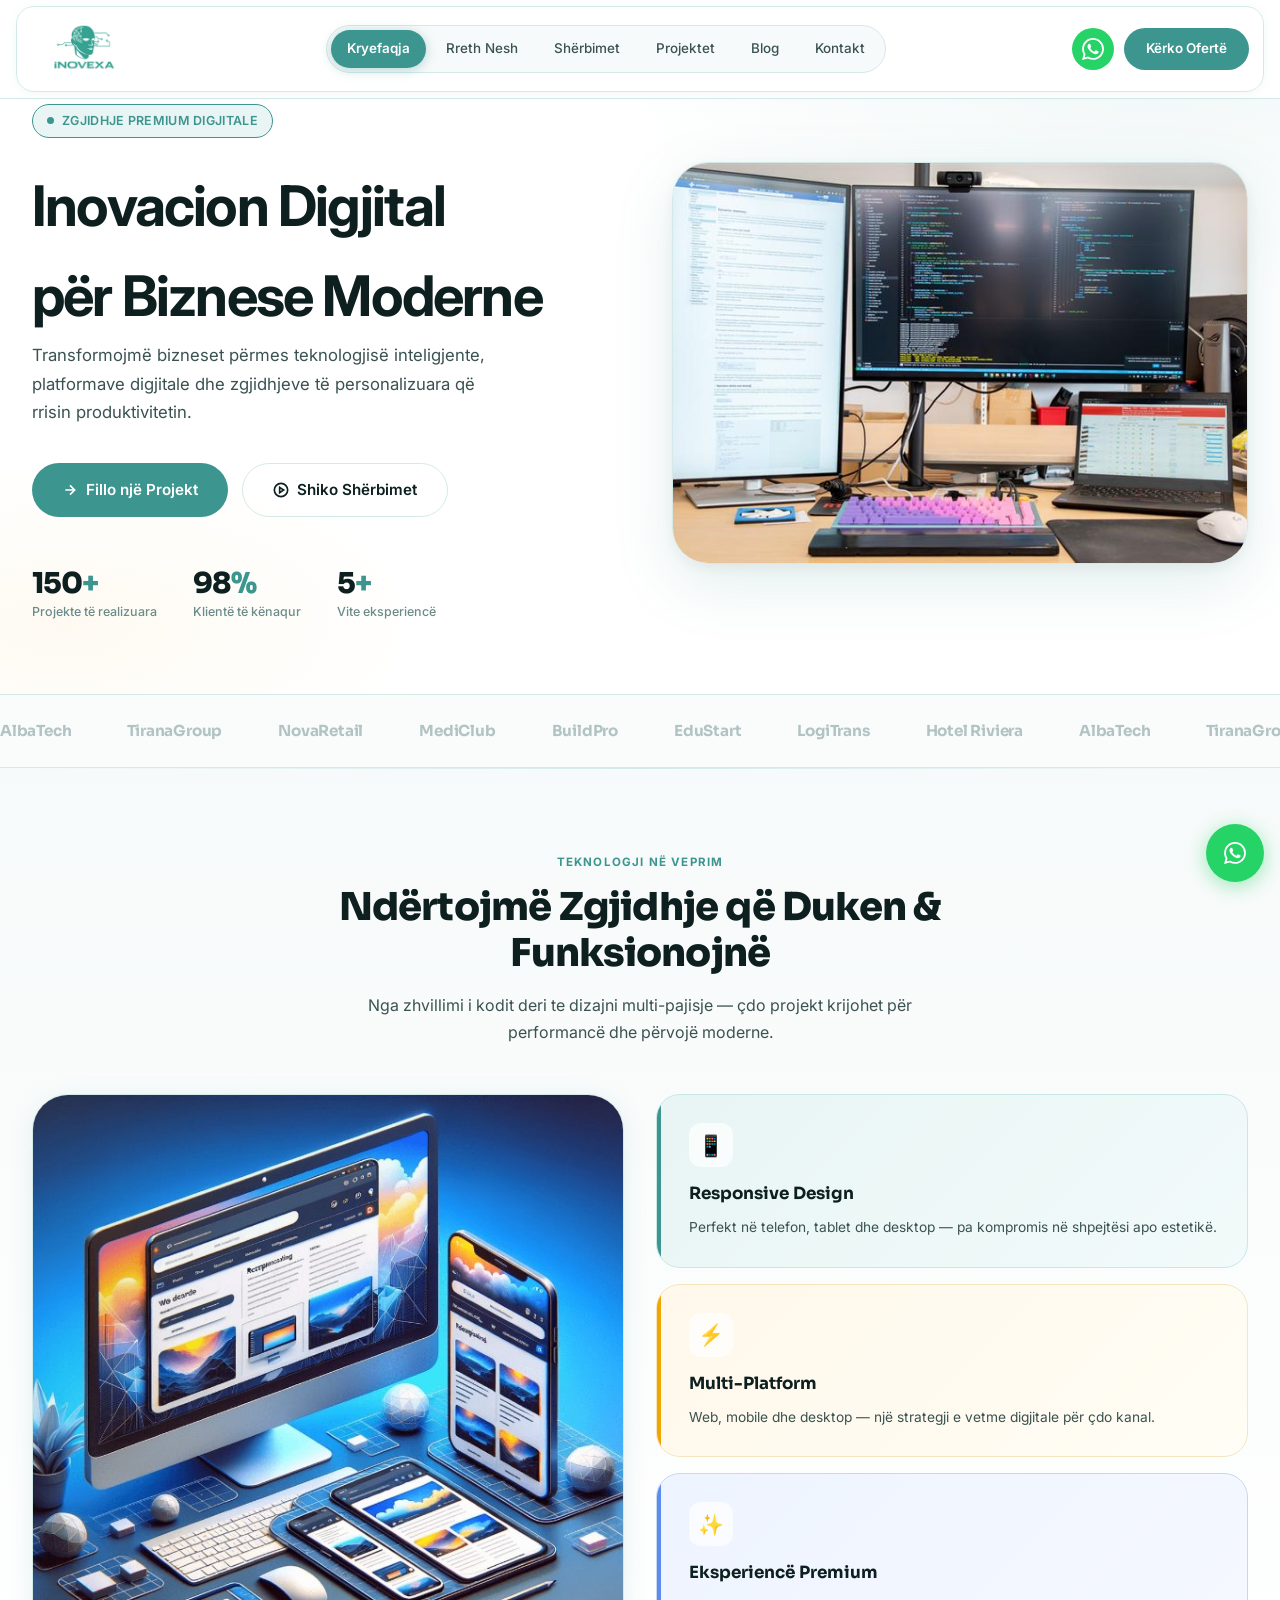
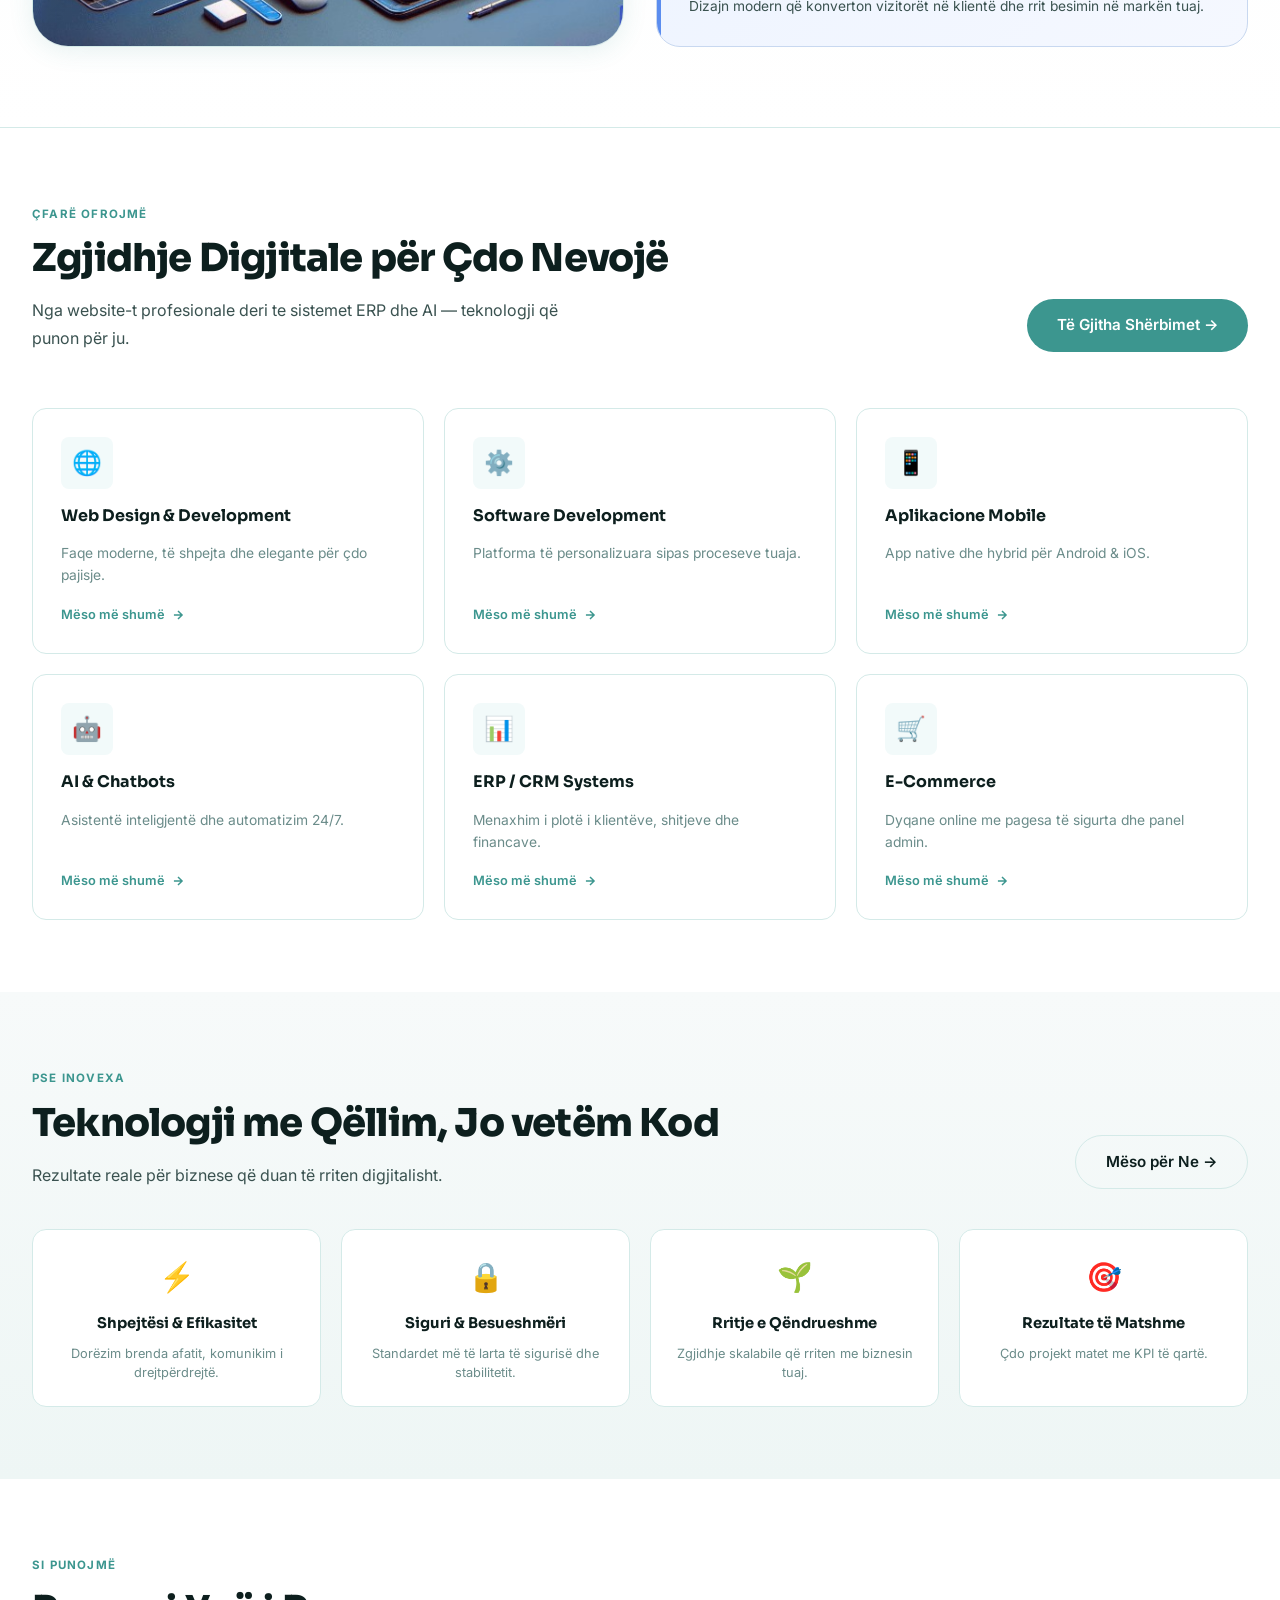
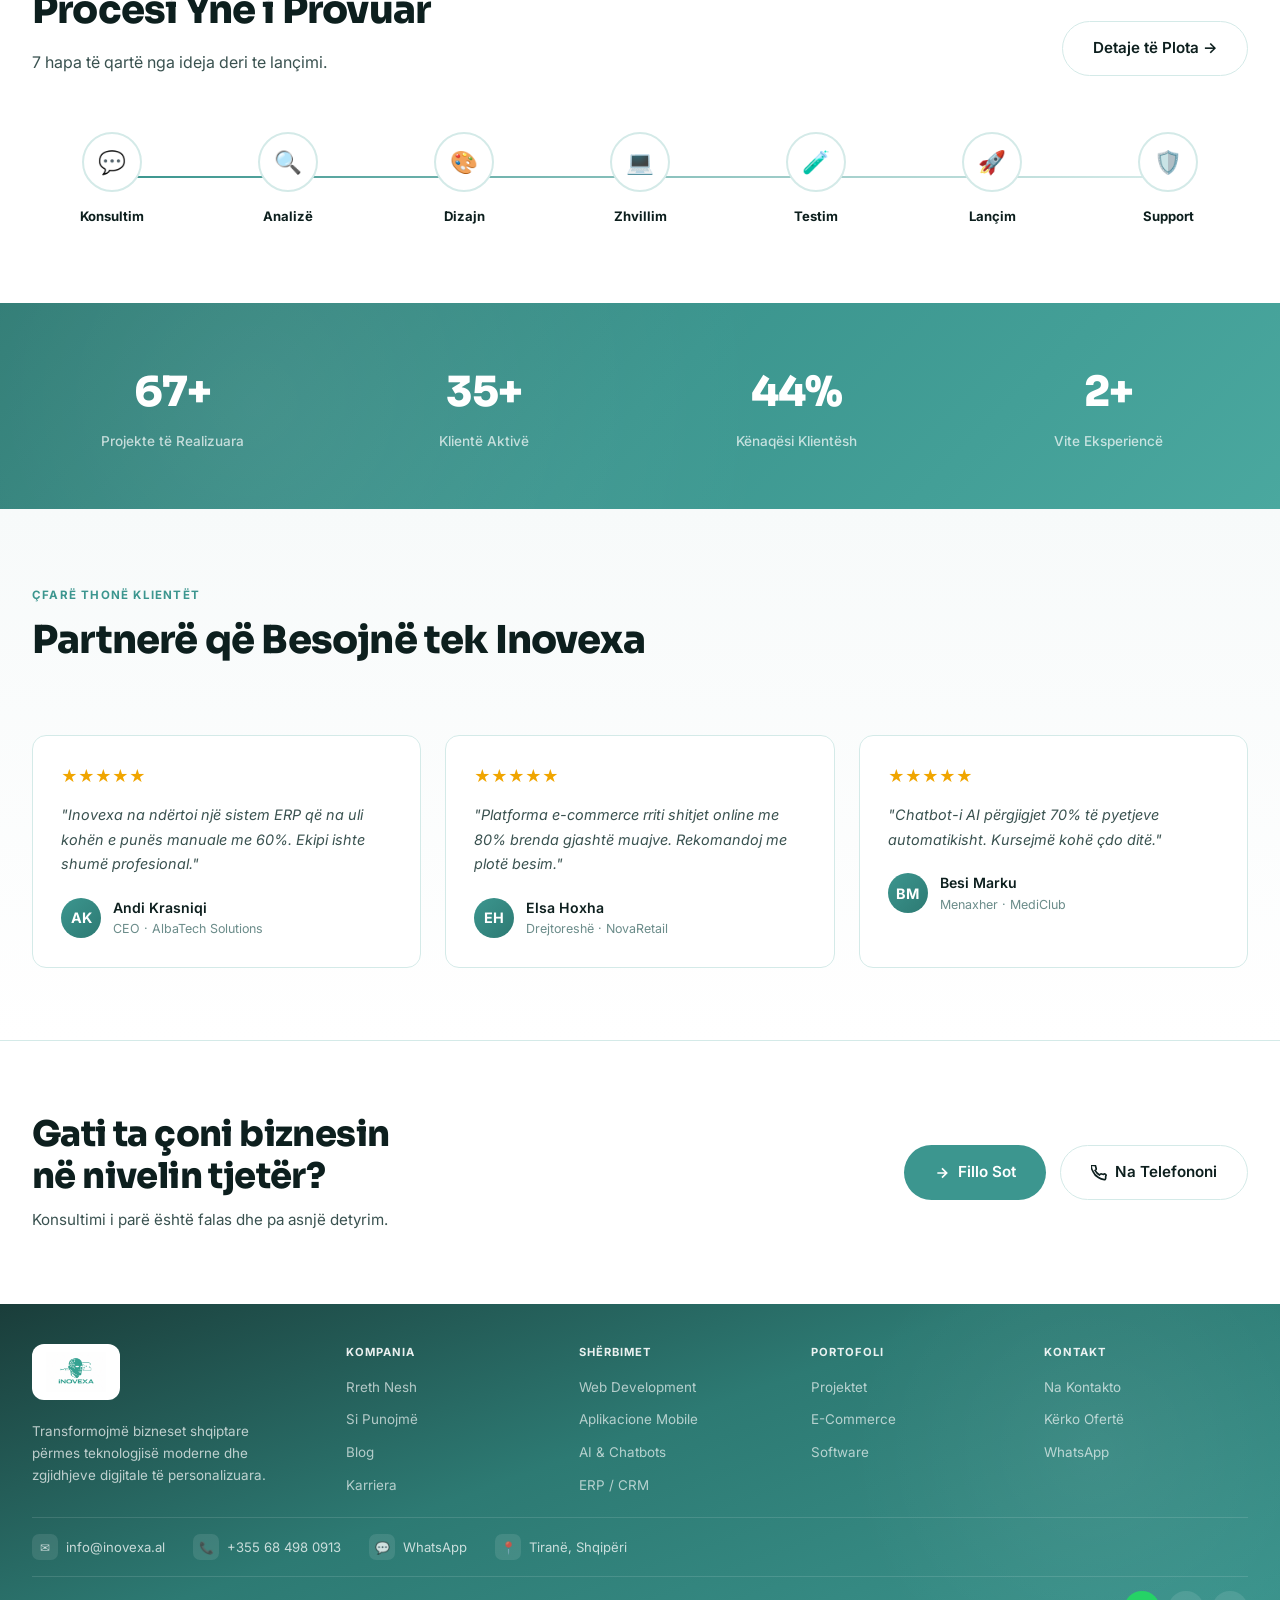
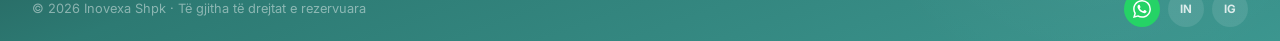
==== commit 676af9e6: "google-site-verification" ====
--- a/index.html
+++ b/index.html
@@ -2,6 +2,7 @@
 <html lang="sq">
 <head>
 <meta charset="UTF-8"/>
+<meta name="google-site-verification" content="TfOf0JY8B09urbe7KC811WvcpAt-Qf1hl_Z0CG76e5A"/>
 <meta name="viewport" content="width=device-width, initial-scale=1.0"/>
 <meta name="description" content="Inovexa SHPK — kompani IT në Tiranë për zhvillim software, website, ERP/CRM, AI dhe automatizim biznesi. Konsultim falas për biznese në Shqipëri."/>
 <meta name="keywords" content="kompani IT Tirane, zhvillim software Shqiperi, web design Tirane, ERP CRM Shqiperi, AI chatbot, automatizim biznesi, Inovexa"/>
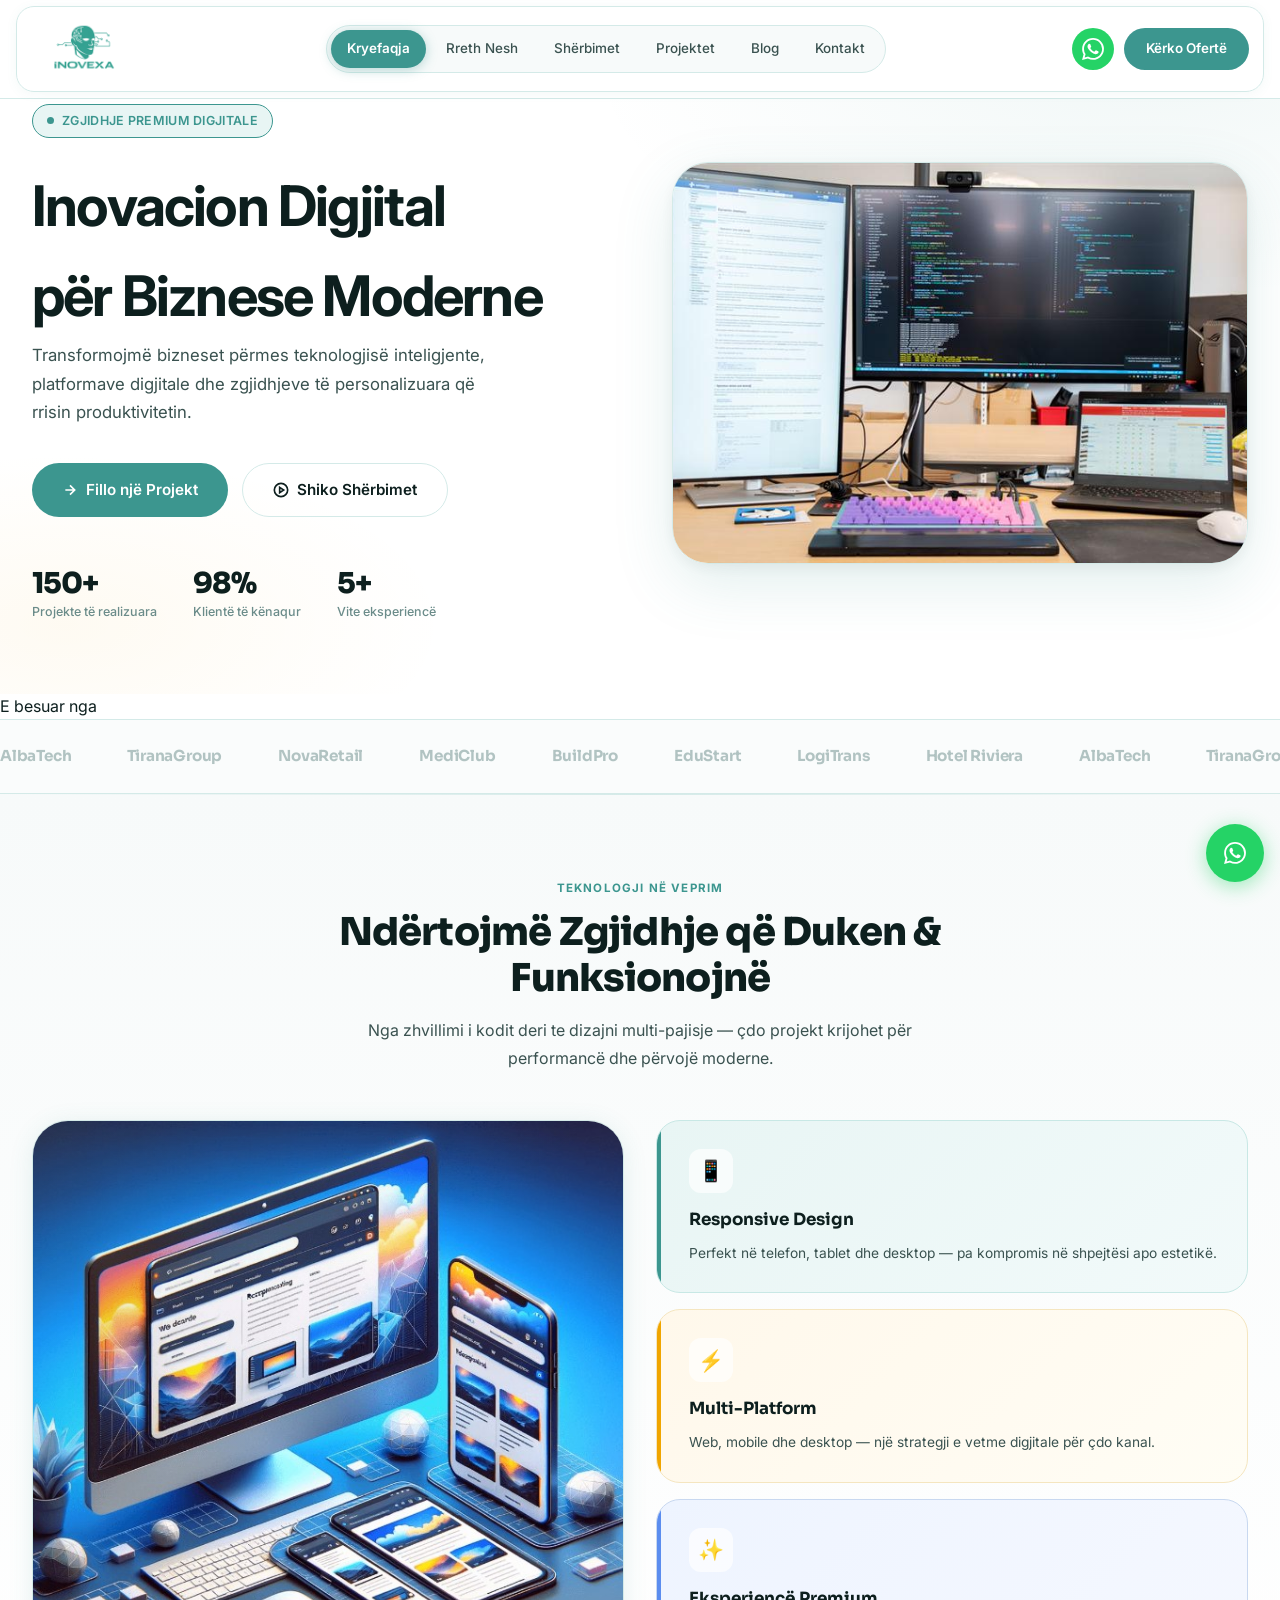
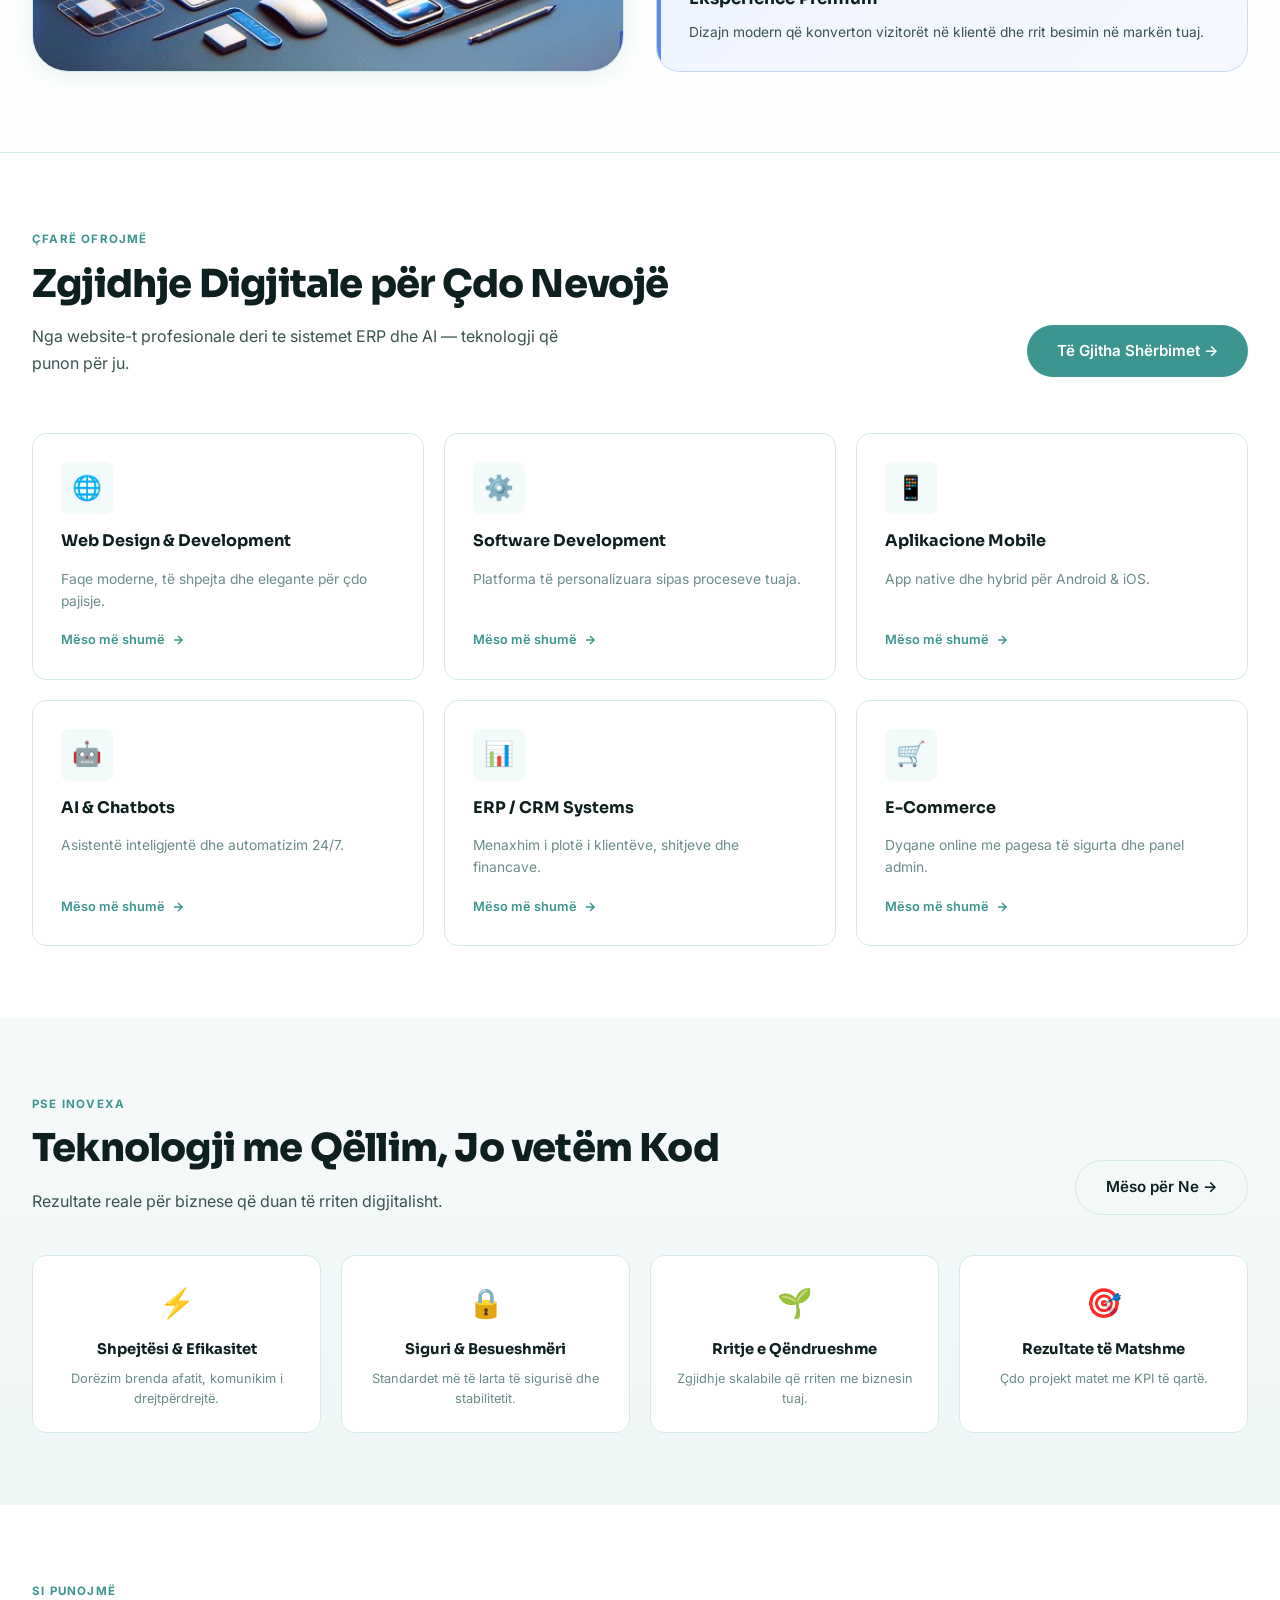
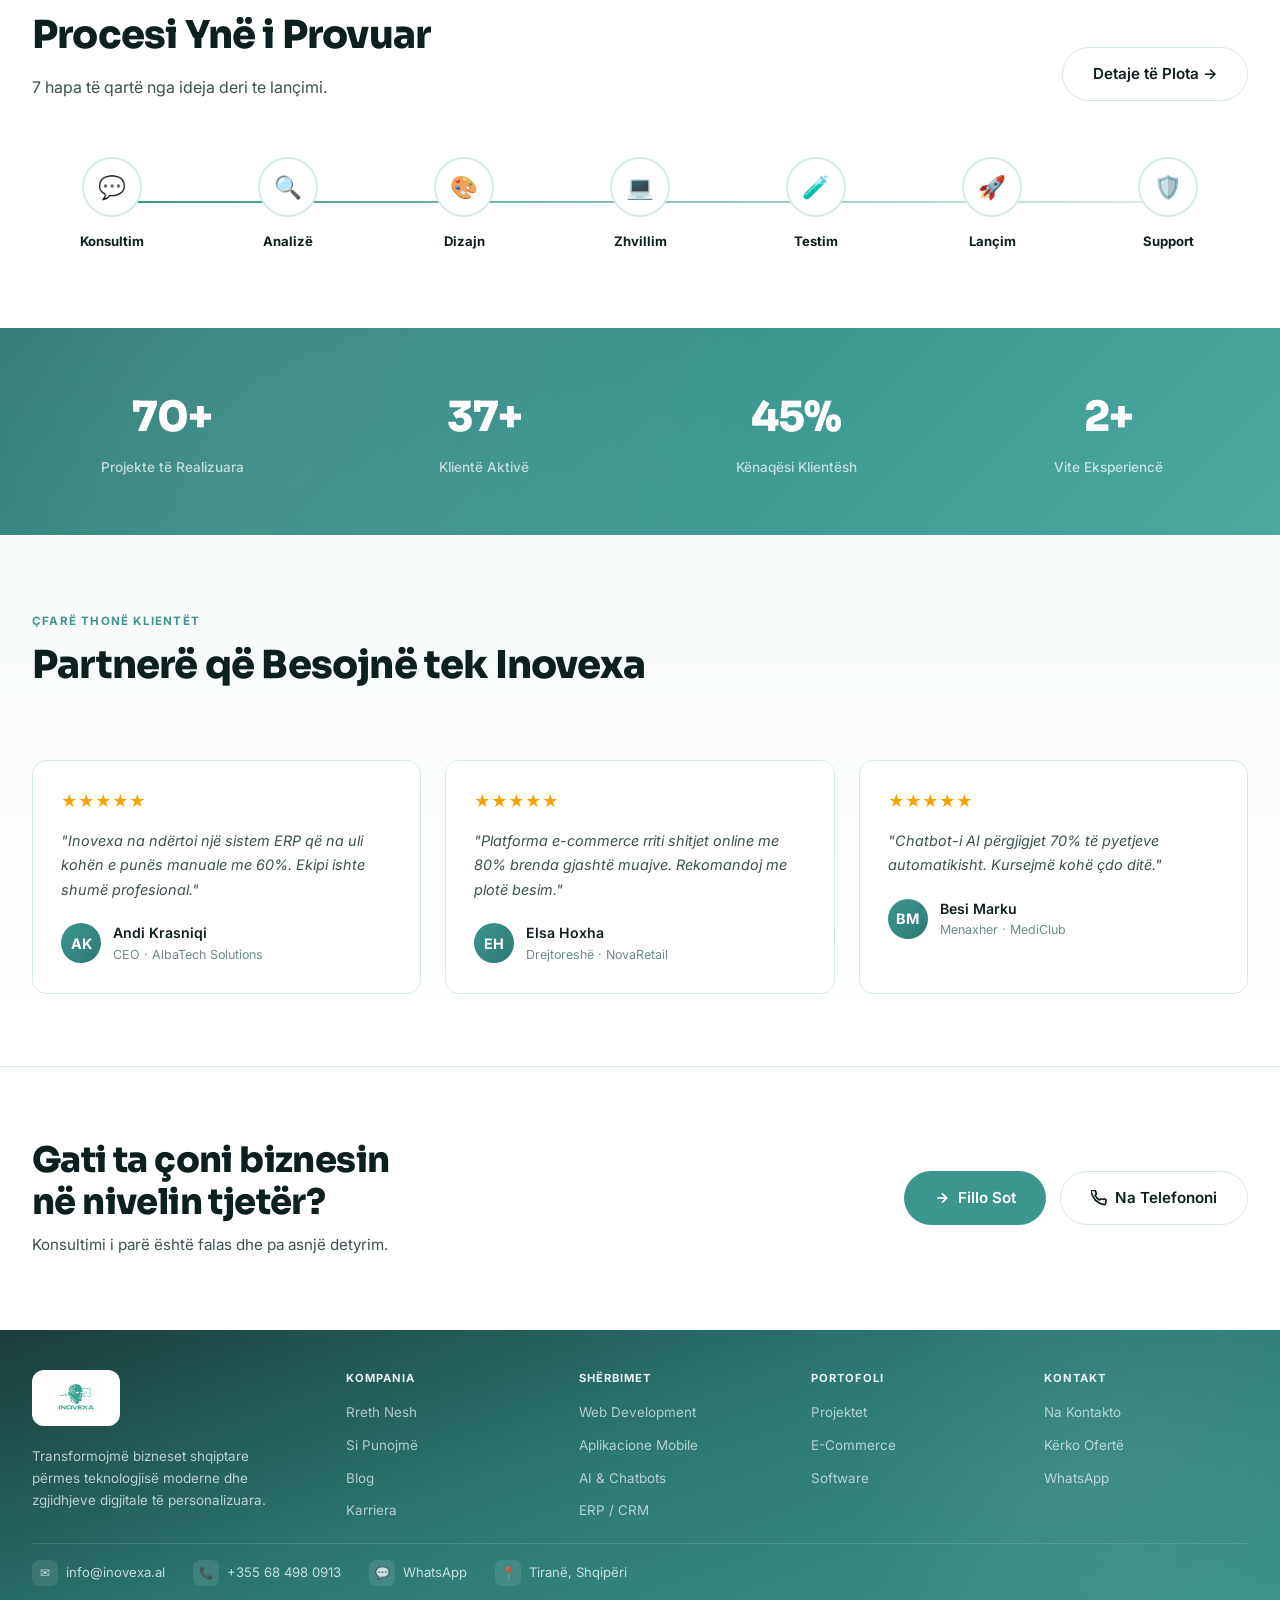
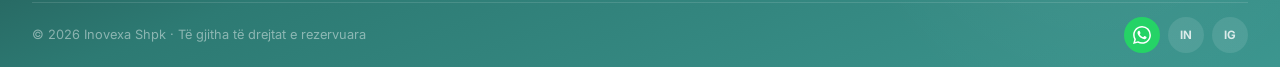
==== commit ab7f5e66: "design" ====
--- a/index.html
+++ b/index.html
@@ -28,6 +28,7 @@
 <link rel="stylesheet" href="css/layout.css"/>
 <link rel="stylesheet" href="css/home.css"/>
 <link rel="stylesheet" href="css/mobile.css"/>
+<link rel="stylesheet" href="css/pro.css"/>
 </head>
 <body class="home-page" data-page="kryefaqja">
 
@@ -55,15 +56,15 @@
       </div>
       <div class="hero-stats">
         <div>
-          <div class="hero-stat-val">150<span>+</span></div>
+          <div class="hero-stat-val" data-count="150" data-suffix="+">0+</div>
           <div class="hero-stat-lbl">Projekte të realizuara</div>
         </div>
         <div>
-          <div class="hero-stat-val">98<span>%</span></div>
+          <div class="hero-stat-val" data-count="98" data-suffix="%">0%</div>
           <div class="hero-stat-lbl">Klientë të kënaqur</div>
         </div>
         <div>
-          <div class="hero-stat-val">5<span>+</span></div>
+          <div class="hero-stat-val" data-count="5" data-suffix="+">0+</div>
           <div class="hero-stat-lbl">Vite eksperiencë</div>
         </div>
       </div>
@@ -78,7 +79,9 @@
 </section>
 
 <!-- TRUSTED MARQUEE -->
-<div class="trusted-marquee">
+<div class="trusted-marquee-wrap">
+  <div class="trusted-marquee-label">E besuar nga</div>
+  <div class="trusted-marquee">
   <div class="trusted-marquee-track">
     <span class="trusted-marquee-item">AlbaTech</span>
     <span class="trusted-marquee-item">TiranaGroup</span>
@@ -97,6 +100,7 @@
     <span class="trusted-marquee-item">EduStart</span>
     <span class="trusted-marquee-item">LogiTrans</span>
     <span class="trusted-marquee-item">Hotel Riviera</span>
+  </div>
   </div>
 </div>
 
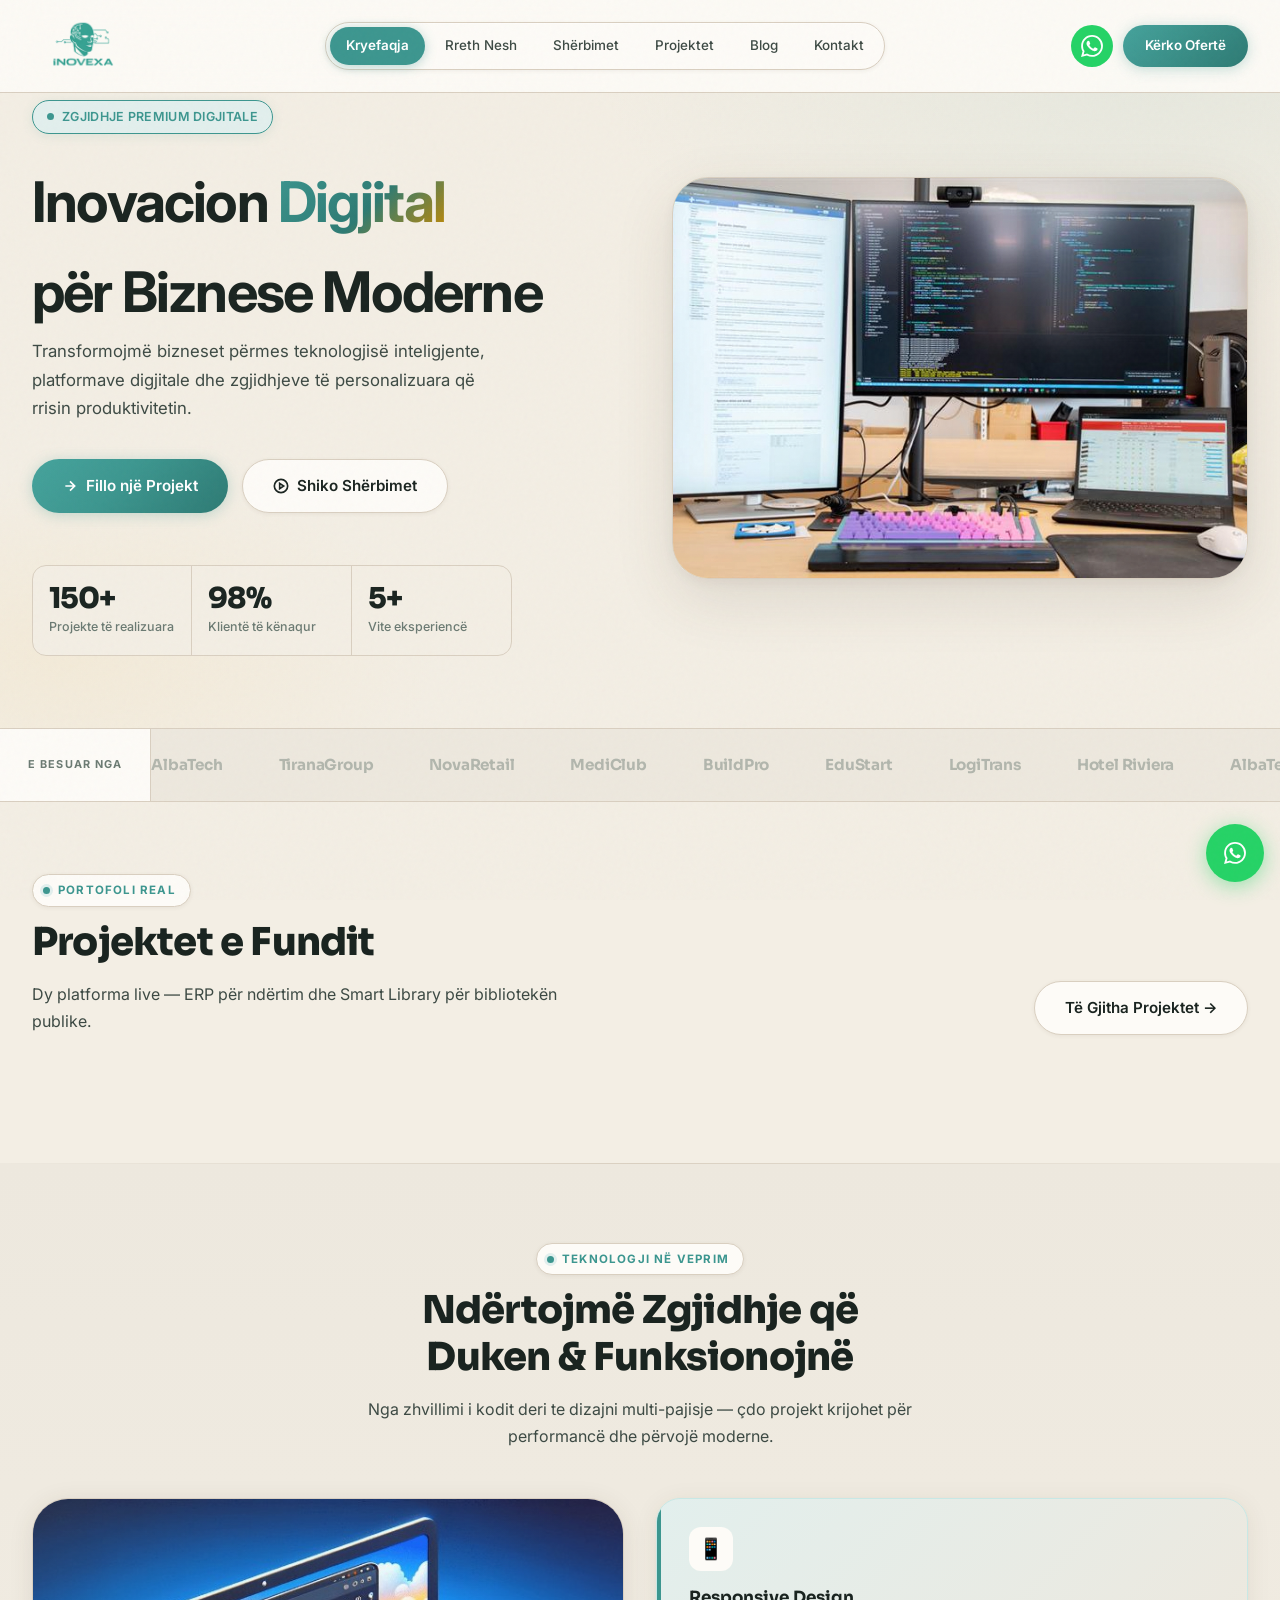
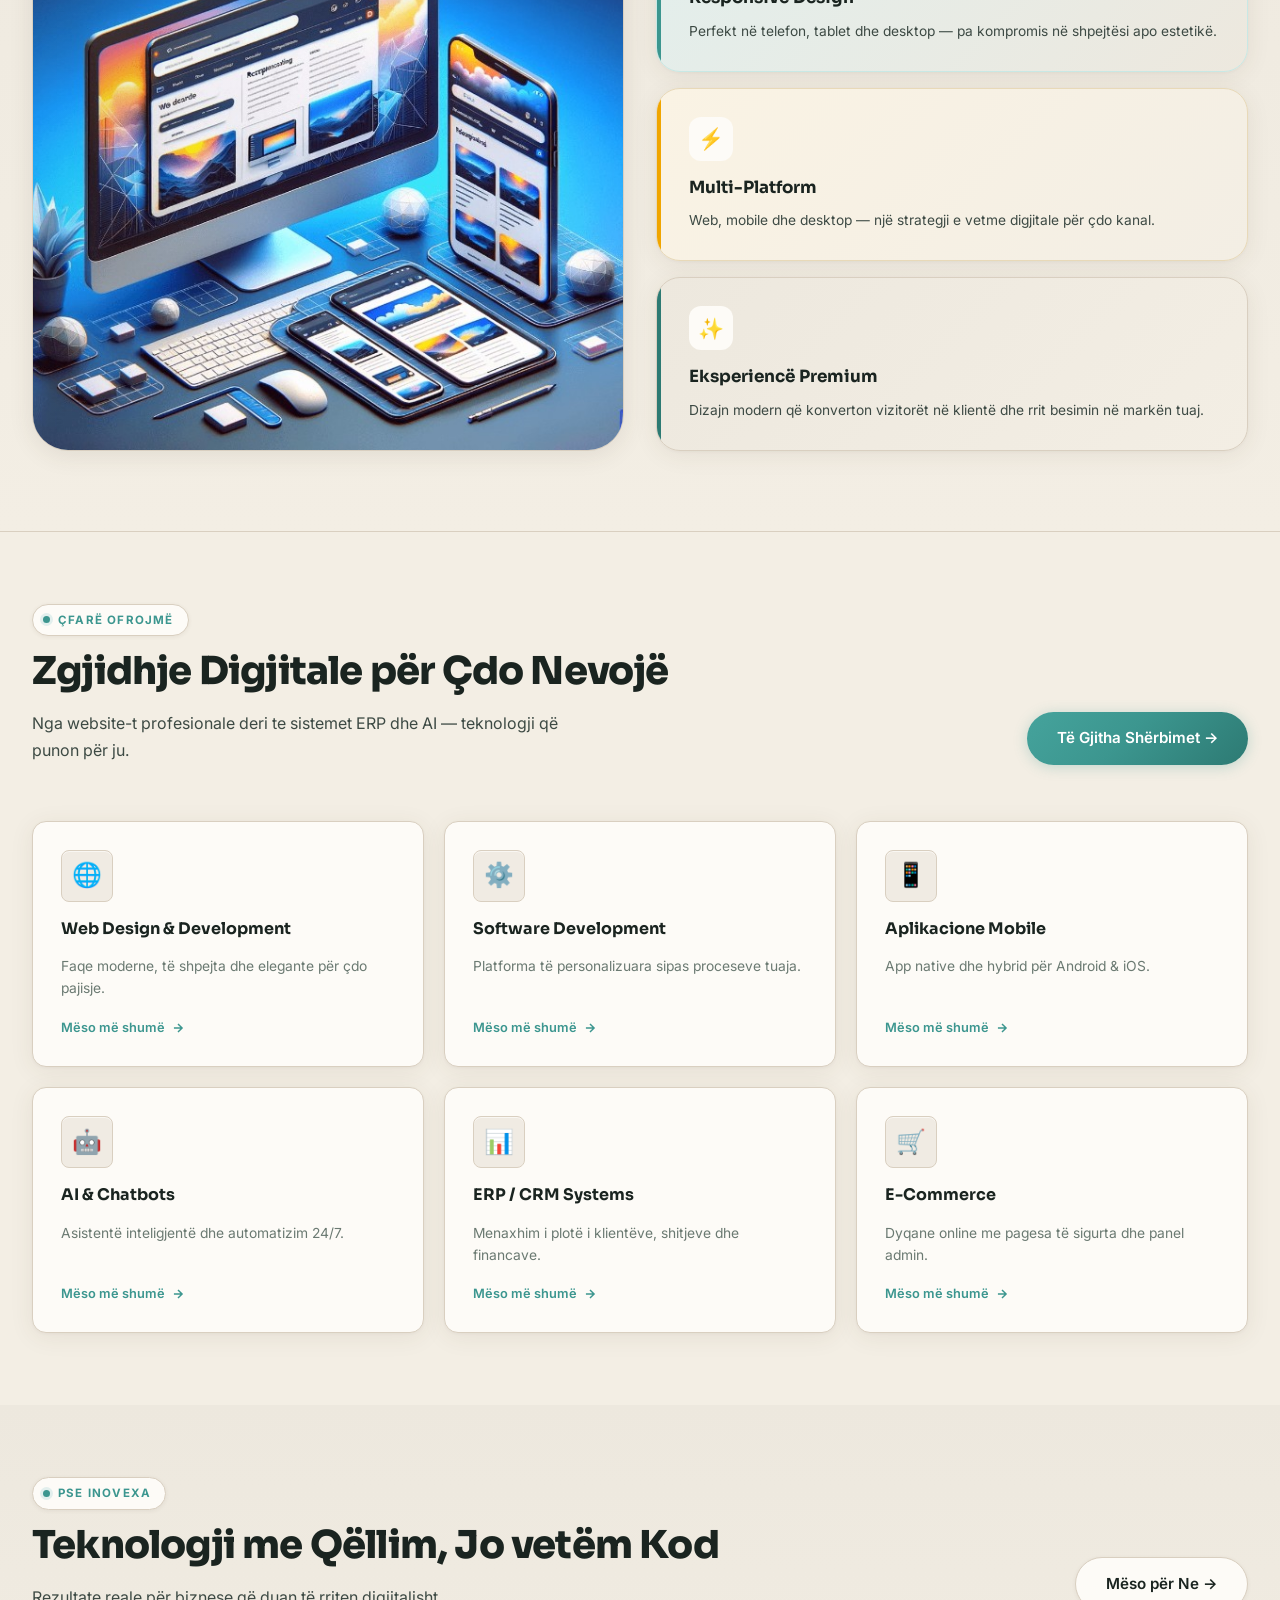
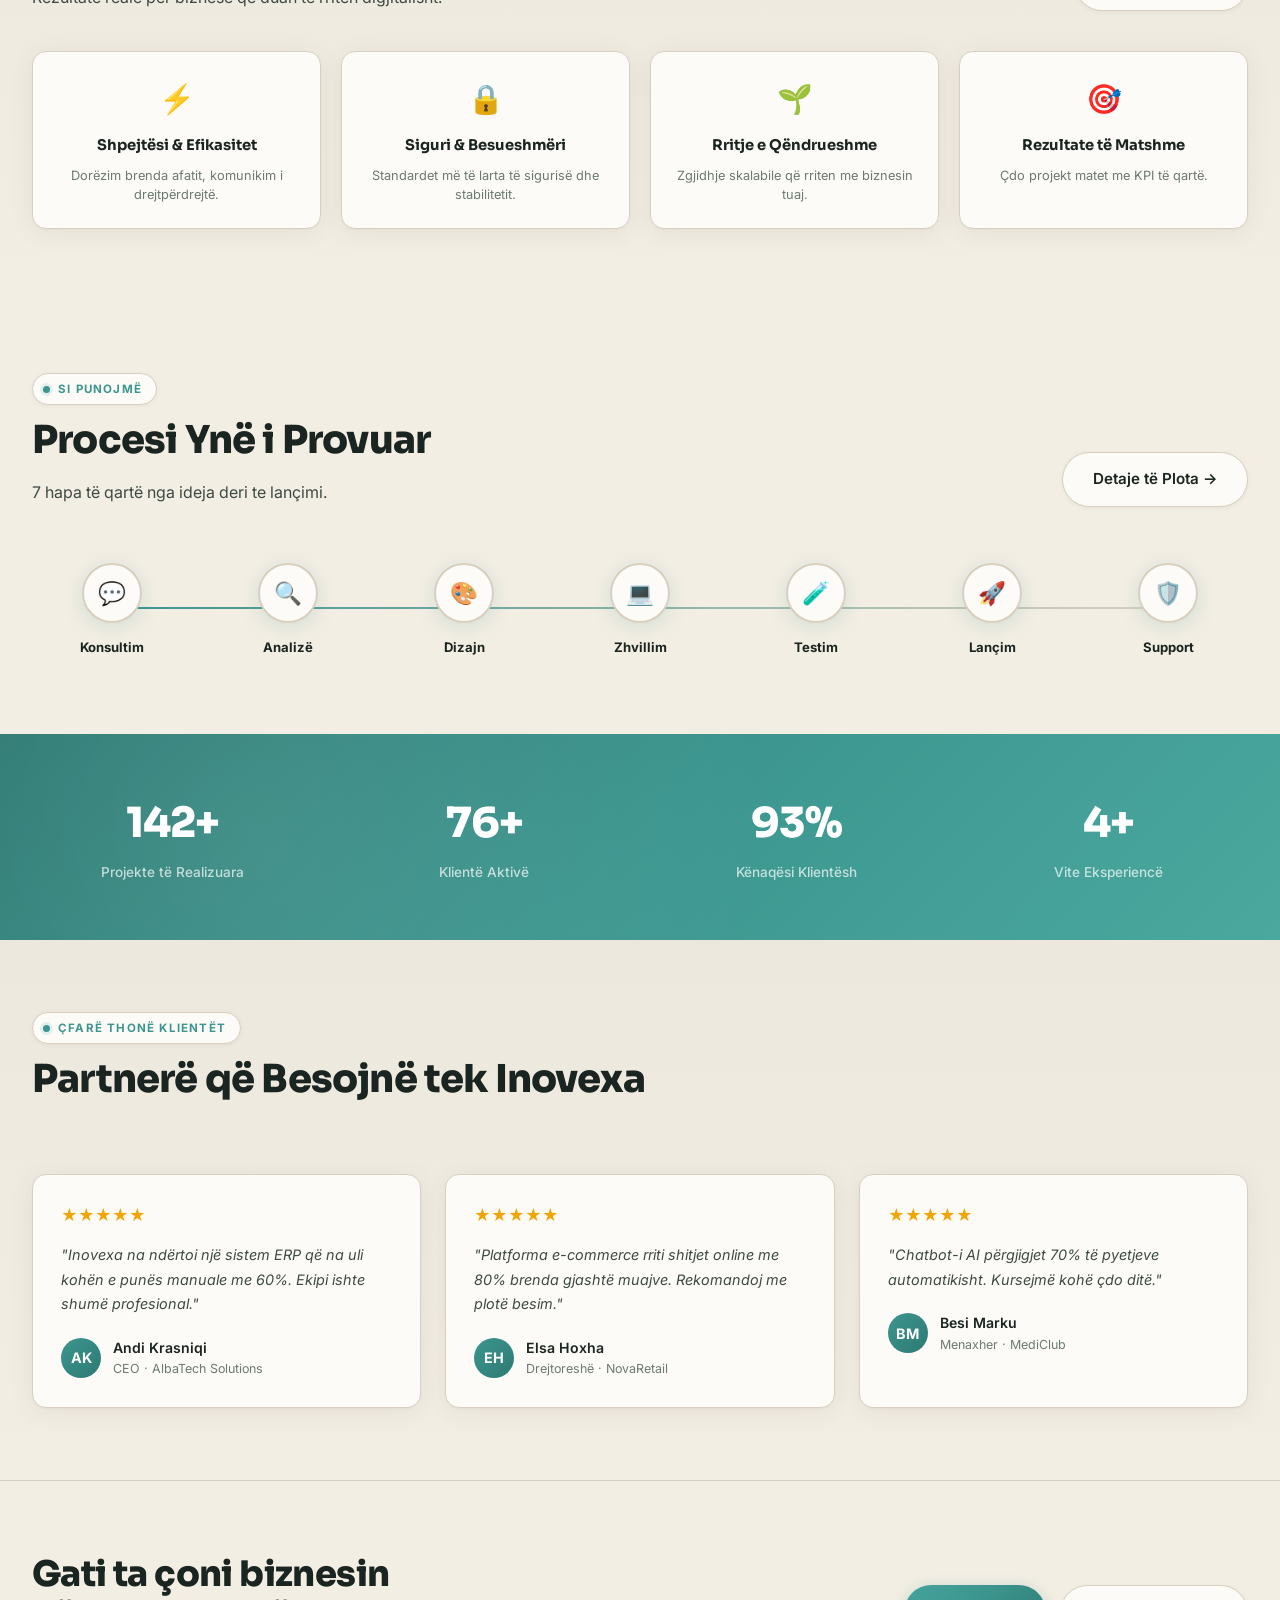
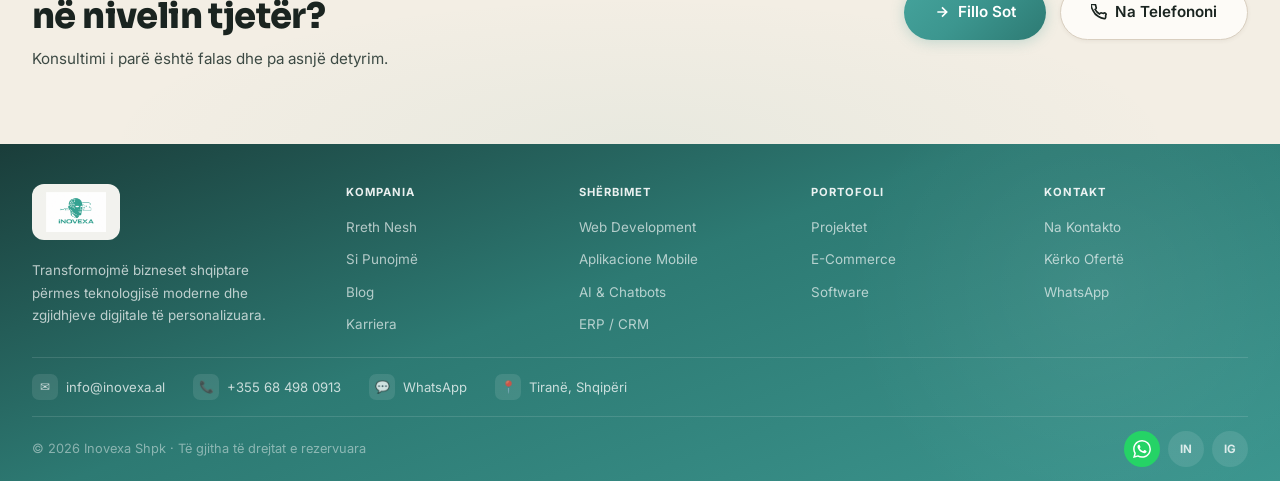
==== commit 6b07ede5: "last design" ====
--- a/index.html
+++ b/index.html
@@ -27,6 +27,7 @@
 <link rel="stylesheet" href="css/style.css"/>
 <link rel="stylesheet" href="css/layout.css"/>
 <link rel="stylesheet" href="css/home.css"/>
+<link rel="stylesheet" href="css/projects.css"/>
 <link rel="stylesheet" href="css/mobile.css"/>
 <link rel="stylesheet" href="css/pro.css"/>
 </head>
@@ -104,6 +105,21 @@
   </div>
 </div>
 
+<!-- PROJEKTET E FUNDIT -->
+<section class="home-projects section-compact" id="projekte-fundit">
+  <div class="section-inner">
+    <div class="section-header reveal">
+      <div>
+        <span class="section-tag">Portofoli Real</span>
+        <h2 class="section-title">Projektet e Fundit</h2>
+        <p class="section-sub">Dy platforma live — ERP për ndërtim dhe Smart Library për bibliotekën publike.</p>
+      </div>
+      <a href="pages/projektet.html" class="btn-secondary" style="flex-shrink:0">Të Gjitha Projektet →</a>
+    </div>
+    <div class="home-proj-grid reveal" id="homeProjGrid"></div>
+  </div>
+</section>
+
 <!-- CAPABILITIES -->
 <section class="capabilities">
   <div class="capabilities-inner">
@@ -321,6 +337,8 @@
 
 <script src="js/layout.js"></script>
 <script src="js/main.js"></script>
+<script src="js/projects-data.js"></script>
+<script src="js/home-projects.js"></script>
 <script type="application/ld+json">
 {
   "@context": "https://schema.org",
--- a/css/style.css
+++ b/css/style.css
@@ -2,23 +2,24 @@
   :root {
     --brand:       #3c968f;
     --brand-dark:  #2d7a73;
-    --brand-light: #e8f5f4;
-    --brand-xlight:#f2fafa;
+    --brand-light: #e2efed;
+    --brand-xlight:#f0ebe3;
     --accent:      #f0a500;
-    --text-dark:   #0d1f1e;
-    --text-mid:    #3a5250;
-    --text-soft:   #6b8c8a;
-    --surface:     #ffffff;
-    --surface-2:   #f7fafa;
-    --surface-3:   #eef6f5;
-    --border:      #d4eae8;
+    --text-dark:   #1a2420;
+    --text-mid:    #3d4a44;
+    --text-soft:   #6b7a72;
+    --bg-page:     #f3eee4;
+    --surface:     #fdfbf7;
+    --surface-2:   #f3eee4;
+    --surface-3:   #ede8de;
+    --border:      #d9cfc0;
     --radius-sm:   8px;
     --radius-md:   14px;
     --radius-lg:   24px;
     --radius-xl:   36px;
-    --shadow-sm:   0 1px 4px rgba(60,150,143,.08);
-    --shadow-md:   0 4px 24px rgba(60,150,143,.12);
-    --shadow-lg:   0 12px 48px rgba(60,150,143,.16);
+    --shadow-sm:   0 1px 4px rgba(72, 58, 42, .07);
+    --shadow-md:   0 4px 24px rgba(72, 58, 42, .1);
+    --shadow-lg:   0 12px 48px rgba(72, 58, 42, .12);
     --font-display:'Sora', sans-serif;
     --font-body:   'Inter', sans-serif;
   }
@@ -26,16 +27,27 @@
   html { scroll-behavior: smooth; }
   body {
     font-family: var(--font-body);
-    background: var(--surface);
+    background: var(--bg-page);
     color: var(--text-dark);
     line-height: 1.6;
     overflow-x: hidden;
+    -webkit-font-smoothing: antialiased;
+  }
+
+  /* Inner pages — consistent cream canvas */
+  .contact-page,
+  .blog-page,
+  .proj-page,
+  .careers-page,
+  .about-page,
+  .svc-page {
+    background: var(--bg-page);
   }
 
   /* â”€â”€ NAVBAR â”€â”€ */
   .navbar {
     position: fixed; top: 0; left: 0; right: 0; z-index: 1000;
-    background: rgba(255,255,255,0.92);
+    background: rgba(253, 251, 247, 0.92);
     backdrop-filter: blur(18px);
     border-bottom: 1px solid var(--border);
     transition: box-shadow .3s;
@@ -425,7 +437,7 @@
   }
 
   /* â”€â”€ SERVICES â”€â”€ */
-  .services { background: var(--surface-2); }
+  .services { background: var(--bg-page); }
   .services-grid {
     display: grid;
     grid-template-columns: repeat(auto-fill, minmax(300px, 1fr));
@@ -473,7 +485,7 @@
   .service-card:hover .service-link svg { transform: translateX(4px); }
 
   /* â”€â”€ WHY INOVEXA â”€â”€ */
-  .why { background: var(--surface); }
+  .why { background: var(--bg-page); }
   .why-grid {
     display: grid; grid-template-columns: 1fr 1fr; gap: 64px;
     align-items: center;
@@ -555,7 +567,7 @@
   .process-step-desc { font-size: .73rem; color: var(--text-soft); line-height: 1.4; }
 
   /* â”€â”€ TESTIMONIALS â”€â”€ */
-  .testimonials { background: var(--surface); }
+  .testimonials { background: var(--bg-page); }
   .testimonials-grid {
     display: grid; grid-template-columns: repeat(3, 1fr); gap: 24px;
   }
@@ -609,7 +621,7 @@
   .cta-actions { display: flex; gap: 14px; flex-wrap: wrap; }
   .btn-white {
     padding: 14px 30px;
-    background: #fff; color: var(--brand);
+    background: var(--surface); color: var(--brand);
     border-radius: 40px; font-weight: 700; font-size: .95rem;
     text-decoration: none;
     transition: transform .15s, box-shadow .2s;
@@ -791,8 +803,8 @@
 
   /* Inner page hero */
   .page-hero {
-    padding: 120px 32px 64px;
-    background: linear-gradient(150deg, var(--surface) 0%, var(--brand-xlight) 60%, var(--surface-3) 100%);
+    padding: 48px 32px 56px;
+    background: linear-gradient(160deg, var(--bg-page) 0%, var(--surface-3) 50%, var(--surface) 100%);
     border-bottom: 1px solid var(--border);
   }
   .page-hero-inner { max-width: 1280px; margin: 0 auto; }
--- a/css/layout.css
+++ b/css/layout.css
@@ -1,28 +1,30 @@
 /* ── MODERN SITE NAV ── */
 .site-nav {
   position: fixed; top: 0; left: 0; right: 0; z-index: 1000;
-  padding: 6px 16px;
-  background: #fff;
+  padding: 0;
+  background: rgba(253, 251, 247, 0.92);
+  backdrop-filter: blur(20px);
+  -webkit-backdrop-filter: blur(20px);
   border-bottom: 1px solid var(--border);
-  transition: box-shadow .3s ease;
+  transition: box-shadow .3s ease, background .3s ease;
 }
 .site-nav.scrolled {
-  box-shadow: 0 4px 20px rgba(60,150,143,.1);
+  box-shadow: 0 4px 24px rgba(72, 58, 42, .08);
+  background: rgba(253, 251, 247, 0.97);
 }
 .site-nav-inner {
   max-width: 1280px; margin: 0 auto;
   display: flex; align-items: center; gap: 20px;
-  background: rgba(255,255,255,.95);
-  backdrop-filter: blur(12px);
-  border: 1px solid var(--border);
-  border-radius: 18px;
-  padding: 6px 14px 6px 16px;
-  box-shadow: 0 2px 12px rgba(60,150,143,.06);
-  min-height: 68px;
-  transition: box-shadow .3s ease;
+  background: transparent;
+  border: none;
+  border-radius: 0;
+  padding: 10px 32px;
+  box-shadow: none;
+  min-height: 72px;
+  transition: none;
 }
 .site-nav.scrolled .site-nav-inner {
-  box-shadow: 0 2px 16px rgba(60,150,143,.1);
+  box-shadow: none;
 }
 
 .site-nav-logo {
@@ -40,10 +42,11 @@
 .site-nav-pill { flex: 1; display: flex; justify-content: center; }
 .site-nav-links {
   display: flex; align-items: center; gap: 4px; list-style: none;
-  background: var(--surface-2);
+  background: var(--surface);
   border: 1px solid var(--border);
   border-radius: 999px;
   padding: 4px;
+  box-shadow: inset 0 1px 0 rgba(255,255,255,.55), var(--shadow-sm);
 }
 .site-nav-links a {
   display: block; padding: 8px 16px;
@@ -125,7 +128,7 @@
 .site-mobile-menu {
   position: absolute; top: 0; right: 0; bottom: 0;
   width: min(320px, 88vw);
-  background: #fff;
+  background: rgba(253, 251, 247, 0.95);
   box-shadow: -8px 0 40px rgba(13, 31, 30, .15);
   display: flex; flex-direction: column;
   transform: translateX(100%);
@@ -220,7 +223,7 @@
 
 .site-footer-logo {
   display: inline-block;
-  background: #fff;
+  background: rgba(253, 251, 247, 0.95);
   border-radius: 12px;
   padding: 8px 14px;
   margin-bottom: 12px;
@@ -319,9 +322,9 @@
 #backTop { bottom: 96px; }
 
 /* Page offset for fixed nav */
-body { padding-top: 92px; }
+body { padding-top: 84px; }
 .page-hero { padding-top: 32px !important; }
-.home-page .home-hero { margin-top: -92px; padding-top: 104px; }
+.home-page .home-hero { margin-top: -84px; padding-top: 100px; }
 .blog-hero { padding-top: 28px; }
 
 @media (max-width: 1100px) {
@@ -335,7 +338,7 @@
   /* Mobile header — menu majtas, logo qendër */
   .site-nav {
     padding: 0;
-    background: #fff;
+    background: rgba(253, 251, 247, 0.97);
   }
   .site-nav-inner {
     display: grid;
@@ -344,11 +347,11 @@
     gap: 0;
     max-width: none;
     min-height: 56px;
-    padding: 10px 16px;
+    padding: 8px 16px;
     border: none;
     border-radius: 0;
     box-shadow: none;
-    background: #fff;
+    background: transparent;
   }
   .site-nav.scrolled .site-nav-inner { box-shadow: none; }
   .site-nav-logo {
--- a/css/home.css
+++ b/css/home.css
@@ -5,7 +5,7 @@
   position: relative;
   padding: 108px 32px 72px;
   overflow: hidden;
-  background: #ffffff;
+  background: var(--bg-page);
 }
 .home-hero::before {
   content: '';
@@ -35,7 +35,7 @@
   border-radius: var(--radius-xl);
   overflow: hidden;
   border: 1px solid var(--border);
-  box-shadow: 0 20px 60px rgba(60,150,143,.15), 0 4px 16px rgba(0,0,0,.06);
+  box-shadow: 0 20px 60px rgba(72, 58, 42, .12), 0 4px 16px rgba(72, 58, 42, .06);
   animation: floatMain 7s ease-in-out infinite;
 }
 .hero-single-frame img {
@@ -44,10 +44,29 @@
 }
 .hero-single:hover .hero-single-frame img { transform: scale(1.03); }
 
+/* Home hero stats — unified grid */
+.home-page .hero-stats {
+  display: grid;
+  grid-template-columns: repeat(3, 1fr);
+  gap: 0;
+  background: var(--bg-page);
+  border: 1px solid var(--border);
+  border-radius: var(--radius-md);
+  overflow: hidden;
+  max-width: 480px;
+}
+.home-page .hero-stats > div {
+  padding: 18px 16px;
+  border-right: 1px solid var(--border);
+  transition: background .25s;
+}
+.home-page .hero-stats > div:last-child { border-right: none; }
+.home-page .hero-stats > div:hover { background: rgba(60, 150, 143, .06); }
+
 /* Capabilities section */
 .capabilities {
   padding: 80px 32px;
-  background: linear-gradient(180deg, #f7fafa 0%, #ffffff 100%);
+  background: linear-gradient(180deg, var(--surface-3) 0%, var(--bg-page) 100%);
   position: relative;
 }
 .capabilities::before {
@@ -90,8 +109,9 @@
   border-radius: var(--radius-lg);
   padding: 28px 28px 28px 32px;
   border: 1px solid transparent;
-  transition: transform .3s ease, box-shadow .3s ease;
+  transition: transform .35s cubic-bezier(.22, 1, .36, 1), box-shadow .35s, border-color .3s;
   position: relative; overflow: hidden;
+  box-shadow: 0 4px 24px rgba(72, 58, 42, .08), 0 1px 3px rgba(72, 58, 42, .04);
 }
 .cap-card::before {
   content: '';
@@ -103,7 +123,7 @@
   width: 44px; height: 44px; border-radius: 12px;
   display: flex; align-items: center; justify-content: center;
   font-size: 1.3rem; margin-bottom: 14px;
-  background: rgba(255,255,255,.7);
+  background: var(--surface);
 }
 .cap-card h3 {
   font-family: var(--font-display); font-weight: 700;
@@ -112,36 +132,36 @@
 .cap-card p { font-size: .86rem; color: var(--text-mid); line-height: 1.65; }
 
 .cap-card-1 {
-  background: linear-gradient(135deg, #e8f5f4 0%, #f2fafa 100%);
+  background: linear-gradient(135deg, var(--brand-light) 0%, var(--surface-3) 100%);
   border-color: #c8e8e5;
 }
 .cap-card-1::before { background: var(--brand); }
 
 .cap-card-2 {
-  background: linear-gradient(135deg, #fff8eb 0%, #fffdf5 100%);
-  border-color: #f5e6c0;
+  background: linear-gradient(135deg, #faf3e4 0%, var(--bg-page) 100%);
+  border-color: #e8d9b8;
 }
 .cap-card-2::before { background: var(--accent); }
 
 .cap-card-3 {
-  background: linear-gradient(135deg, #eef4ff 0%, #f5f8ff 100%);
-  border-color: #c8d8f0;
-}
-.cap-card-3::before { background: #5b8def; }
+  background: linear-gradient(135deg, var(--surface-3) 0%, var(--bg-page) 100%);
+  border-color: var(--border);
+}
+.cap-card-3::before { background: var(--brand-dark); }
 
 /* Section backgrounds */
 .home-page .services {
-  background: #ffffff;
+  background: var(--bg-page);
   border-top: 1px solid var(--border);
 }
 .home-page .why {
-  background: linear-gradient(180deg, #f7fafa 0%, #eef6f5 100%);
+  background: linear-gradient(180deg, var(--surface-3) 0%, var(--bg-page) 100%);
 }
 .home-page .process {
-  background: #ffffff;
+  background: var(--bg-page);
 }
 .home-page .testimonials {
-  background: linear-gradient(180deg, #f7fafa 0%, #ffffff 100%);
+  background: linear-gradient(180deg, var(--surface-3) 0%, var(--bg-page) 100%);
 }
 
 /* Stats — softer */
@@ -158,7 +178,7 @@
 
 /* CTA — light (no teal) */
 .home-page .cta-band-light {
-  background: #ffffff;
+  background: var(--bg-page);
   border-top: 1px solid var(--border);
   padding: 72px 32px;
 }
@@ -177,7 +197,7 @@
 /* Marquee */
 .trusted-marquee {
   overflow: hidden; padding: 24px 0;
-  background: #fafcfc;
+  background: var(--surface-3);
   border-top: 1px solid var(--border);
   border-bottom: 1px solid var(--border);
 }
@@ -196,10 +216,10 @@
 .trusted-marquee-item:hover { opacity: 1; color: var(--brand); }
 
 /* Enhanced cards */
-.home-page .service-card { position: relative; overflow: hidden; background: #fff; }
+.home-page .service-card { position: relative; overflow: hidden; background: var(--surface); }
 .home-page .service-card:hover { border-color: var(--brand); }
 .home-page .why-compact-card {
-  background: #fff;
+  background: var(--surface);
   animation: fadeUp .6s ease both;
 }
 .home-page .why-compact-card:nth-child(2) { animation-delay: .1s; }
@@ -210,7 +230,7 @@
 .home-page .process-step:hover .process-step-circle { transform: scale(1.08); }
 
 .home-page .testi-card {
-  background: #fff;
+  background: var(--surface);
   position: relative; overflow: hidden;
 }
 .home-page .testi-card::after {
--- a/css/projects.css
+++ b/css/projects.css
@@ -0,0 +1,366 @@
+/* ── PROJEKTET — PREMIUM PORTFOLIO ── */
+
+.proj-page { background: var(--bg-page); }
+
+/* Hero */
+.proj-hero {
+  padding: 48px 32px 64px;
+  background: linear-gradient(160deg, #0d1f1e 0%, #1a3d3a 40%, #2d7a73 100%);
+  color: #fff; position: relative; overflow: hidden;
+}
+.proj-hero::before {
+  content: '';
+  position: absolute; inset: 0;
+  background:
+    radial-gradient(ellipse 70% 80% at 90% 20%, rgba(255,255,255,.08) 0%, transparent 55%),
+    radial-gradient(ellipse 50% 60% at 10% 80%, rgba(240,165,0,.06) 0%, transparent 50%);
+  pointer-events: none;
+}
+.proj-hero-inner {
+  max-width: 1280px; margin: 0 auto; position: relative; z-index: 1;
+}
+.proj-hero .breadcrumb { color: rgba(255,255,255,.5); }
+.proj-hero .breadcrumb a { color: rgba(255,255,255,.7); }
+.proj-hero .breadcrumb a:hover { color: #fff; }
+.proj-hero .breadcrumb span { color: rgba(255,255,255,.35); }
+.proj-hero-badge {
+  display: inline-flex; align-items: center; gap: 8px;
+  background: rgba(255,255,255,.1); border: 1px solid rgba(255,255,255,.2);
+  border-radius: 999px; padding: 6px 16px;
+  font-size: .78rem; font-weight: 700; color: rgba(255,255,255,.9);
+  text-transform: uppercase; letter-spacing: .8px; margin-bottom: 20px;
+}
+.proj-hero h1 {
+  font-family: var(--font-display);
+  font-size: clamp(2.4rem, 5vw, 3.6rem);
+  font-weight: 800; letter-spacing: -1.5px; line-height: 1.1;
+  margin-bottom: 16px; max-width: 720px;
+}
+.proj-hero h1 em {
+  font-style: normal;
+  background: linear-gradient(135deg, #7ee8df 0%, #f0d080 100%);
+  -webkit-background-clip: text; -webkit-text-fill-color: transparent;
+  background-clip: text;
+}
+.proj-hero-lead {
+  font-size: 1.05rem; color: rgba(255,255,255,.75); line-height: 1.75; max-width: 560px;
+}
+.proj-hero-stats {
+  display: flex; gap: 40px; flex-wrap: wrap; margin-top: 36px;
+  padding-top: 32px; border-top: 1px solid rgba(255,255,255,.12);
+}
+.proj-hero-stat strong {
+  display: block; font-family: var(--font-display);
+  font-size: 1.8rem; font-weight: 800; color: #7ee8df;
+  letter-spacing: -1px;
+}
+.proj-hero-stat span { font-size: .78rem; color: rgba(255,255,255,.55); margin-top: 4px; display: block; }
+
+/* Filters */
+.proj-section { padding: 56px 32px 80px; background: var(--bg-page); }
+.proj-section-inner { max-width: 1280px; margin: 0 auto; }
+.proj-filters {
+  display: flex; flex-wrap: wrap; gap: 10px; margin-bottom: 40px;
+}
+.proj-filter {
+  padding: 9px 20px; border-radius: 999px;
+  font-size: .82rem; font-weight: 600; cursor: pointer;
+  border: 1px solid var(--border); background: var(--surface); color: var(--text-mid);
+  transition: all .25s ease; font-family: var(--font-body);
+}
+.proj-filter:hover { border-color: var(--brand); color: var(--brand); }
+.proj-filter.active {
+  background: var(--brand); border-color: var(--brand); color: #fff;
+  box-shadow: 0 4px 16px rgba(60,150,143,.3);
+}
+
+/* Grid */
+.proj-grid {
+  display: grid;
+  grid-template-columns: repeat(6, 1fr);
+  gap: 20px;
+}
+.proj-card {
+  grid-column: span 2;
+  position: relative; border-radius: var(--radius-xl);
+  overflow: hidden; cursor: pointer;
+  background: var(--surface); border: 1px solid var(--border);
+  box-shadow: var(--shadow-sm);
+  transition: transform .4s cubic-bezier(.22,1,.36,1), box-shadow .4s ease, border-color .3s;
+  text-align: left; font-family: inherit; padding: 0;
+  display: flex; flex-direction: column;
+}
+.proj-card:hover {
+  transform: translateY(-8px);
+  box-shadow: 0 24px 64px rgba(72, 58, 42, .14);
+  border-color: rgba(60,150,143,.35);
+}
+.proj-card.hidden { display: none; }
+.proj-card--featured { grid-column: span 2; }
+.proj-grid--three { grid-template-columns: repeat(6, 1fr); }
+
+.proj-card-visual {
+  position: relative; height: 240px; overflow: hidden;
+  display: flex; align-items: center; justify-content: center;
+  background: var(--surface-3);
+}
+.proj-card--featured .proj-card-visual { height: 280px; }
+.proj-card-cover {
+  width: 100%; height: 100%; object-fit: cover; object-position: top center;
+  display: block; transition: transform .5s ease;
+}
+.proj-card:hover .proj-card-cover { transform: scale(1.04); }
+.proj-card-visual::after {
+  content: '';
+  position: absolute; inset: 0;
+  background: linear-gradient(180deg, transparent 30%, rgba(0,0,0,.5) 100%);
+  pointer-events: none;
+}
+.proj-card-pattern {
+  position: absolute; inset: 0; opacity: .15;
+  background-size: 24px 24px;
+}
+.proj-card-icon {
+  font-size: 4rem; position: relative; z-index: 1;
+  filter: drop-shadow(0 8px 24px rgba(0,0,0,.2));
+  transition: transform .4s ease;
+}
+.proj-card:hover .proj-card-icon { transform: scale(1.08) translateY(-4px); }
+
+.proj-card-badge {
+  position: absolute; top: 16px; left: 16px; z-index: 2;
+  font-size: .68rem; font-weight: 700; text-transform: uppercase;
+  letter-spacing: .6px; padding: 5px 12px; border-radius: 999px;
+  background: rgba(253, 251, 247, .95); color: var(--text-dark);
+  backdrop-filter: blur(8px);
+  border: 1px solid var(--border);
+}
+.proj-card-badge--real {
+  background: var(--brand); color: #fff;
+}
+.proj-card-year {
+  position: absolute; top: 16px; right: 16px; z-index: 2;
+  font-size: .72rem; font-weight: 700; color: rgba(255,255,255,.9);
+  background: rgba(0,0,0,.3); padding: 4px 10px; border-radius: 8px;
+  backdrop-filter: blur(6px);
+}
+
+.proj-card-body { padding: 24px 26px 26px; flex: 1; display: flex; flex-direction: column; }
+.proj-card-client {
+  font-size: .72rem; font-weight: 700; color: var(--brand);
+  text-transform: uppercase; letter-spacing: .6px; margin-bottom: 6px;
+}
+.proj-card-title {
+  font-family: var(--font-display); font-weight: 800;
+  font-size: 1.15rem; letter-spacing: -.3px; line-height: 1.25;
+  margin-bottom: 10px; color: var(--text-dark);
+}
+.proj-card--featured .proj-card-title { font-size: 1.3rem; }
+.proj-card-desc {
+  font-size: .86rem; color: var(--text-soft); line-height: 1.65;
+  margin-bottom: 16px; flex: 1;
+}
+.proj-card-footer {
+  display: flex; align-items: center; justify-content: space-between;
+  gap: 12px; flex-wrap: wrap;
+}
+.proj-card-tags { display: flex; flex-wrap: wrap; gap: 6px; }
+.proj-tag {
+  font-size: .7rem; font-weight: 600; padding: 4px 10px;
+  border-radius: 999px; background: var(--brand-light); color: var(--brand);
+}
+.proj-card-arrow {
+  width: 36px; height: 36px; border-radius: 50%;
+  background: var(--brand-light); color: var(--brand);
+  display: flex; align-items: center; justify-content: center;
+  flex-shrink: 0; transition: background .25s, color .25s, transform .25s;
+}
+.proj-card:hover .proj-card-arrow {
+  background: var(--brand); color: #fff; transform: translateX(2px);
+}
+.proj-card-arrow svg { width: 16px; height: 16px; }
+
+/* Gradient themes per project */
+.proj-theme-library {
+  background: linear-gradient(135deg, #1a3d5c 0%, #2d6a9f 50%, #4a90c4 100%);
+}
+.proj-theme-library .proj-card-pattern {
+  background-image: radial-gradient(circle, #fff 1px, transparent 1px);
+}
+.proj-theme-capital {
+  background: linear-gradient(135deg, #2d3436 0%, #636e72 40%, #f0a500 100%);
+}
+.proj-theme-capital .proj-card-pattern {
+  background-image: linear-gradient(45deg, #fff 25%, transparent 25%, transparent 75%, #fff 75%);
+  background-size: 20px 20px;
+}
+.proj-theme-health {
+  background: linear-gradient(135deg, #0d4a42 0%, #2d7a73 60%, #7ee8df 100%);
+}
+.proj-theme-health .proj-card-pattern {
+  background-image: radial-gradient(circle at 50% 50%, #fff 2px, transparent 2px);
+  background-size: 30px 30px;
+}
+.proj-theme-gov {
+  background: linear-gradient(135deg, #1a237e 0%, #3949ab 50%, #5c6bc0 100%);
+}
+.proj-theme-shop {
+  background: linear-gradient(135deg, #bf360c 0%, #e64a19 50%, #ff8a65 100%);
+}
+.proj-theme-ai {
+  background: linear-gradient(135deg, #311b92 0%, #7b1fa2 50%, #ab47bc 100%);
+}
+.proj-theme-ai .proj-card-pattern {
+  background-image: linear-gradient(0deg, transparent 48%, rgba(255,255,255,.3) 49%, rgba(255,255,255,.3) 51%, transparent 52%);
+  background-size: 16px 16px;
+}
+.proj-theme-nab {
+  background: linear-gradient(135deg, #1a1a1a 0%, #4a0000 50%, #8b0000 100%);
+}
+
+/* Modal */
+.proj-modal-overlay {
+  position: fixed; inset: 0; z-index: 2000;
+  background: rgba(13,31,30,.65); backdrop-filter: blur(12px);
+  display: flex; align-items: center; justify-content: center;
+  padding: 24px; opacity: 0; pointer-events: none;
+  transition: opacity .35s ease;
+}
+.proj-modal-overlay.open { opacity: 1; pointer-events: all; }
+.proj-modal {
+  background: var(--surface); border-radius: var(--radius-xl);
+  max-width: 720px; width: 100%; max-height: 90vh; overflow-y: auto;
+  box-shadow: 0 32px 80px rgba(0,0,0,.25);
+  transform: translateY(24px) scale(.97);
+  transition: transform .4s cubic-bezier(.22,1,.36,1);
+}
+.proj-modal-overlay.open .proj-modal { transform: none; }
+.proj-modal-header {
+  position: relative; padding: 40px 36px 32px;
+  color: #fff; overflow: hidden;
+}
+.proj-modal-header::before {
+  content: ''; position: absolute; inset: 0; z-index: 0;
+}
+.proj-modal-header > * { position: relative; z-index: 1; }
+.proj-modal-close {
+  position: absolute; top: 16px; right: 16px; z-index: 2;
+  width: 40px; height: 40px; border-radius: 50%;
+  background: rgba(255,255,255,.15); border: 1px solid rgba(255,255,255,.25);
+  color: #fff; cursor: pointer; font-size: 1.2rem;
+  display: flex; align-items: center; justify-content: center;
+  transition: background .2s;
+}
+.proj-modal-close:hover { background: rgba(255,255,255,.3); }
+.proj-modal-client {
+  font-size: .75rem; font-weight: 700; text-transform: uppercase;
+  letter-spacing: .8px; opacity: .8; margin-bottom: 8px;
+}
+.proj-modal-title {
+  font-family: var(--font-display); font-size: 1.8rem;
+  font-weight: 800; letter-spacing: -.5px; line-height: 1.2;
+}
+.proj-modal-type {
+  font-size: .82rem; opacity: .75; margin-top: 8px; font-weight: 500;
+}
+.proj-modal-gallery {
+  display: grid; grid-template-columns: repeat(auto-fit, minmax(240px, 1fr));
+  gap: 12px; margin-bottom: 24px;
+}
+.proj-modal-gallery img {
+  width: 100%; border-radius: var(--radius-md);
+  border: 1px solid var(--border); box-shadow: var(--shadow-sm);
+  object-fit: cover; object-position: top;
+  max-height: 220px;
+}
+.proj-modal-stack {
+  display: grid; gap: 10px; margin-bottom: 8px;
+}
+.proj-modal-stack div {
+  background: var(--surface-2); border: 1px solid var(--border);
+  border-radius: var(--radius-sm); padding: 12px 16px;
+}
+.proj-modal-stack strong {
+  display: block; font-size: .72rem; font-weight: 700;
+  text-transform: uppercase; letter-spacing: .5px;
+  color: var(--brand); margin-bottom: 4px;
+}
+.proj-modal-stack span { font-size: .84rem; color: var(--text-mid); line-height: 1.5; }
+.proj-modal-body { padding: 32px 36px 36px; }
+.proj-modal-desc {
+  font-size: .95rem; color: var(--text-mid); line-height: 1.8; margin-bottom: 28px;
+}
+.proj-modal-stats {
+  display: grid; grid-template-columns: repeat(3, 1fr); gap: 14px;
+  margin-bottom: 28px;
+}
+.proj-modal-stat {
+  background: var(--surface-2); border: 1px solid var(--border);
+  border-radius: var(--radius-md); padding: 16px; text-align: center;
+}
+.proj-modal-stat strong {
+  display: block; font-family: var(--font-display);
+  font-size: 1.4rem; font-weight: 800; color: var(--brand);
+}
+.proj-modal-stat span { font-size: .72rem; color: var(--text-soft); margin-top: 4px; display: block; }
+.proj-modal-section h4 {
+  font-family: var(--font-display); font-size: .85rem; font-weight: 700;
+  text-transform: uppercase; letter-spacing: .5px; margin-bottom: 12px;
+  color: var(--text-dark);
+}
+.proj-modal-features {
+  list-style: none; display: flex; flex-direction: column; gap: 8px; margin-bottom: 24px;
+}
+.proj-modal-features li {
+  font-size: .88rem; color: var(--text-mid); padding-left: 20px; position: relative; line-height: 1.55;
+}
+.proj-modal-features li::before {
+  content: '✓'; position: absolute; left: 0; color: var(--brand); font-weight: 700;
+}
+.proj-modal-tags { display: flex; flex-wrap: wrap; gap: 8px; margin-bottom: 28px; }
+.proj-modal-cta {
+  display: flex; gap: 12px; flex-wrap: wrap;
+}
+.proj-modal-cta .btn-primary,
+.proj-modal-cta .btn-secondary { flex: 1; min-width: 160px; text-align: center; justify-content: center; }
+
+/* Modal header themes */
+.proj-modal-header.theme-library::before { background: linear-gradient(135deg, #1a3d5c, #2d6a9f); }
+.proj-modal-header.theme-capital::before { background: linear-gradient(135deg, #2d3436, #636e72); }
+.proj-modal-header.theme-health::before { background: linear-gradient(135deg, #0d4a42, #2d7a73); }
+.proj-modal-header.theme-gov::before { background: linear-gradient(135deg, #1a237e, #3949ab); }
+.proj-modal-header.theme-shop::before { background: linear-gradient(135deg, #bf360c, #e64a19); }
+.proj-modal-header.theme-ai::before { background: linear-gradient(135deg, #311b92, #7b1fa2); }
+.proj-modal-header.theme-nab::before { background: linear-gradient(135deg, #1a1a1a, #8b0000); }
+
+/* CTA */
+.proj-page .cta-band-light {
+  background: var(--surface-2) !important;
+  border-top: 1px solid var(--border);
+  padding: 72px 32px;
+}
+.proj-page .cta-band-light::before { display: none !important; }
+.cta-title-dark {
+  font-family: var(--font-display);
+  font-size: clamp(1.6rem, 3vw, 2.2rem);
+  font-weight: 800; color: var(--text-dark);
+  letter-spacing: -.6px; line-height: 1.2;
+}
+.cta-sub-dark { font-size: .95rem; color: var(--text-mid); margin-top: 10px; line-height: 1.6; }
+
+@media (max-width: 1100px) {
+  .proj-grid, .proj-grid--three { grid-template-columns: 1fr; }
+  .proj-card, .proj-card--featured { grid-column: span 1; }
+}
+@media (max-width: 768px) {
+  .proj-card-img { height: 200px; }
+  .proj-card-body { padding: 20px 18px 22px; }
+}
+@media (max-width: 640px) {
+  .proj-hero, .proj-section { padding: 48px 20px; }
+  .proj-grid { grid-template-columns: 1fr; }
+  .proj-modal-stats { grid-template-columns: 1fr; }
+  .proj-modal-body { padding: 24px 20px 28px; }
+  .proj-modal-header { padding: 32px 24px 24px; }
+  .proj-hero-stats { gap: 24px; }
+}
--- a/css/mobile.css
+++ b/css/mobile.css
@@ -83,19 +83,23 @@
     line-height: 1.65 !important;
     margin-bottom: 18px !important;
   }
+  /* About hero stats — unified grid */
   .about-hero-stats {
     display: grid !important;
     grid-template-columns: repeat(3, 1fr) !important;
-    gap: 8px !important;
+    gap: 0 !important;
+    max-width: none !important;
     flex-direction: unset !important;
   }
   .about-hero-stat {
-    background: rgba(255,255,255,.85);
-    border: 1px solid var(--border);
-    border-radius: 12px;
-    padding: 12px 6px;
-    text-align: center;
-  }
+    background: transparent !important;
+    border: none !important;
+    border-right: 1px solid var(--border) !important;
+    border-radius: 0 !important;
+    padding: 14px 8px !important;
+    text-align: center;
+  }
+  .about-hero-stat:last-child { border-right: none !important; }
   .about-hero-stat strong {
     font-size: 1.2rem !important;
   }
@@ -146,17 +150,20 @@
     font-size: .9rem;
   }
   .home-hero .hero-stats {
-    display: grid;
-    grid-template-columns: repeat(3, 1fr);
-    gap: 8px;
+    display: grid !important;
+    grid-template-columns: repeat(3, 1fr) !important;
+    gap: 0 !important;
+    max-width: none !important;
   }
   .home-hero .hero-stats > div {
-    background: var(--surface-2);
-    border: 1px solid var(--border);
-    border-radius: 12px;
-    padding: 12px 8px;
-    text-align: center;
-  }
+    background: transparent !important;
+    border: none !important;
+    border-right: 1px solid var(--border) !important;
+    border-radius: 0 !important;
+    padding: 14px 8px !important;
+    text-align: center;
+  }
+  .home-hero .hero-stats > div:last-child { border-right: none !important; }
   .home-hero .hero-stat-val { font-size: 1.25rem !important; }
   .home-hero .hero-stat-lbl {
     font-size: .64rem;
@@ -283,6 +290,38 @@
   }
   .career-list { gap: 12px !important; }
 
+  /* Contact shell */
+  .contact-shell {
+    padding: 0 16px !important;
+    margin-bottom: 28px !important;
+  }
+  .contact-shell > *:first-child {
+    border-radius: var(--radius-lg) var(--radius-lg) 0 0 !important;
+  }
+  .contact-shell > *:last-child {
+    border-radius: 0 0 var(--radius-lg) var(--radius-lg) !important;
+  }
+
+  /* Page sections */
+  .svc-section,
+  .blog-section,
+  .careers-section,
+  .proj-section,
+  .about-story,
+  .about-values,
+  .about-leadership {
+    padding-left: 20px !important;
+    padding-right: 20px !important;
+  }
+
+  /* Svc hero stats */
+  .svc-hero-stat {
+    border-right: none !important;
+    border-bottom: 1px solid var(--border) !important;
+  }
+  .svc-hero-stat:nth-child(2n) { border-right: none !important; }
+  .svc-hero-stat:last-child { border-bottom: none !important; }
+
   /* Contact */
   .contact-pills { gap: 8px; }
   .contact-pill {
@@ -359,6 +398,29 @@
   .svc-hero-stats {
     grid-template-columns: 1fr !important;
   }
+  .contact-hero-stat,
+  .svc-hero-stat {
+    border-right: none !important;
+    border-bottom: 1px solid var(--border) !important;
+  }
+  .contact-hero-stat:last-child,
+  .svc-hero-stat:last-child { border-bottom: none !important; }
+  .about-hero-stats {
+    grid-template-columns: 1fr !important;
+  }
+  .about-hero-stat {
+    border-right: none !important;
+    border-bottom: 1px solid var(--border) !important;
+  }
+  .about-hero-stat:last-child { border-bottom: none !important; }
+  .home-hero .hero-stats {
+    grid-template-columns: 1fr !important;
+  }
+  .home-hero .hero-stats > div {
+    border-right: none !important;
+    border-bottom: 1px solid var(--border) !important;
+  }
+  .home-hero .hero-stats > div:last-child { border-bottom: none !important; }
   .proj-hero-stats {
     flex-direction: column;
     gap: 16px !important;
--- a/css/pro.css
+++ b/css/pro.css
@@ -0,0 +1,323 @@
+/* ── INOVEXA PRO — premium polish sitewide ── */
+
+:root {
+  --ease-out: cubic-bezier(.22, 1, .36, 1);
+  --ease-spring: cubic-bezier(.34, 1.56, .64, 1);
+  --shadow-brand: 0 8px 32px rgba(60, 150, 143, .22);
+  --shadow-card: 0 4px 24px rgba(72, 58, 42, .08), 0 1px 3px rgba(72, 58, 42, .04);
+  --ring: 0 0 0 3px rgba(60, 150, 143, .2);
+}
+
+/* Subtle paper grain */
+body::before {
+  content: '';
+  position: fixed; inset: 0; z-index: 9999;
+  pointer-events: none;
+  opacity: .028;
+  background-image: url("data:image/svg+xml,%3Csvg viewBox='0 0 256 256' xmlns='http://www.w3.org/2000/svg'%3E%3Cfilter id='n'%3E%3CfeTurbulence type='fractalNoise' baseFrequency='.85' numOctaves='4' stitchTiles='stitch'/%3E%3C/filter%3E%3Crect width='100%25' height='100%25' filter='url(%23n)'/%3E%3C/svg%3E");
+}
+
+::selection {
+  background: rgba(60, 150, 143, .22);
+  color: var(--text-dark);
+}
+
+::-webkit-scrollbar { width: 9px; height: 9px; }
+::-webkit-scrollbar-track { background: var(--bg-page); }
+::-webkit-scrollbar-thumb {
+  background: #c4b8a8;
+  border-radius: 99px;
+  border: 2px solid var(--bg-page);
+}
+::-webkit-scrollbar-thumb:hover { background: var(--brand); }
+
+:focus { outline: none; }
+:focus-visible {
+  outline: 2px solid var(--brand);
+  outline-offset: 3px;
+}
+
+/* Section labels */
+.section-tag {
+  display: inline-flex;
+  align-items: center;
+  gap: 8px;
+  padding: 6px 14px 6px 10px;
+  background: var(--surface);
+  border: 1px solid var(--border);
+  border-radius: 999px;
+  box-shadow: var(--shadow-sm);
+}
+.section-tag::before {
+  content: '';
+  width: 7px; height: 7px; border-radius: 50%;
+  background: var(--brand);
+  box-shadow: 0 0 0 3px var(--brand-light);
+  flex-shrink: 0;
+}
+
+.section-title {
+  text-wrap: balance;
+}
+
+/* Buttons */
+.btn-primary {
+  background: linear-gradient(135deg, #45a39c 0%, var(--brand) 45%, var(--brand-dark) 100%);
+  box-shadow: 0 2px 14px rgba(60, 150, 143, .28);
+  position: relative;
+  overflow: hidden;
+  transition: transform .25s var(--ease-out), box-shadow .25s, background .25s;
+}
+.btn-primary::after {
+  content: '';
+  position: absolute; inset: 0;
+  background: linear-gradient(105deg, transparent 35%, rgba(255,255,255,.18) 50%, transparent 65%);
+  transform: translateX(-120%);
+  transition: transform .55s var(--ease-out);
+}
+.btn-primary:hover::after { transform: translateX(120%); }
+.btn-primary:hover {
+  box-shadow: var(--shadow-brand);
+  transform: translateY(-2px);
+}
+.btn-primary:active { transform: translateY(0); }
+
+.btn-secondary {
+  background: var(--surface);
+  box-shadow: var(--shadow-sm);
+  transition: transform .25s var(--ease-out), border-color .2s, color .2s, background .2s, box-shadow .2s;
+}
+.btn-secondary:hover {
+  transform: translateY(-2px);
+  box-shadow: var(--shadow-md);
+}
+
+.site-nav-cta {
+  background: linear-gradient(135deg, #45a39c, var(--brand-dark)) !important;
+  box-shadow: 0 2px 14px rgba(60, 150, 143, .3);
+}
+
+/* Service cards */
+.service-card {
+  position: relative;
+  overflow: hidden;
+  box-shadow: var(--shadow-card);
+  transition: transform .35s var(--ease-out), box-shadow .35s, border-color .3s;
+}
+.service-card::before {
+  content: '';
+  position: absolute; top: 0; left: 0; right: 0;
+  height: 3px;
+  background: linear-gradient(90deg, var(--brand), var(--accent));
+  transform: scaleX(0);
+  transform-origin: left;
+  transition: transform .4s var(--ease-out);
+}
+.service-card:hover::before { transform: scaleX(1); }
+.service-card:hover {
+  transform: translateY(-6px);
+  box-shadow: 0 16px 48px rgba(72, 58, 42, .12);
+}
+.service-icon {
+  border: 1px solid var(--border);
+  box-shadow: inset 0 1px 0 rgba(255,255,255,.6);
+  transition: background .3s, border-color .3s, transform .35s var(--ease-spring);
+}
+.service-card:hover .service-icon {
+  transform: scale(1.06);
+  border-color: transparent;
+}
+
+/* Why / testimonial cards */
+.why-compact-card {
+  background: var(--surface) !important;
+  box-shadow: var(--shadow-card);
+  transition: transform .35s var(--ease-out), box-shadow .35s, border-color .3s;
+}
+.why-compact-card:hover {
+  transform: translateY(-5px);
+  box-shadow: 0 12px 36px rgba(72, 58, 42, .1);
+}
+
+.home-page .testi-card {
+  box-shadow: var(--shadow-card);
+  transition: transform .35s var(--ease-out), box-shadow .35s, border-color .3s;
+}
+.home-page .testi-card:hover {
+  transform: translateY(-4px);
+  box-shadow: 0 14px 40px rgba(72, 58, 42, .1);
+}
+
+/* Breadcrumb */
+.breadcrumb a {
+  transition: color .2s, gap .2s;
+  position: relative;
+}
+.breadcrumb a:hover { color: var(--brand-dark); }
+
+/* Reveal — smoother */
+.reveal {
+  opacity: 0;
+  transform: translateY(24px);
+  transition: opacity .7s var(--ease-out), transform .7s var(--ease-out);
+}
+.reveal.visible {
+  opacity: 1;
+  transform: none;
+}
+
+/* Back to top — glass */
+#backTop {
+  background: rgba(60, 150, 143, .9) !important;
+  backdrop-filter: blur(14px);
+  -webkit-backdrop-filter: blur(14px);
+  border: 1px solid rgba(255,255,255,.22);
+  box-shadow: 0 4px 24px rgba(60, 150, 143, .35);
+  transition: opacity .3s, transform .35s var(--ease-spring), box-shadow .3s;
+}
+#backTop:hover {
+  box-shadow: 0 8px 32px rgba(60, 150, 143, .45);
+  transform: translateY(-4px) !important;
+}
+
+/* Trusted marquee strip */
+.trusted-marquee-wrap {
+  display: flex;
+  align-items: stretch;
+  background: var(--surface-3);
+  border-top: 1px solid var(--border);
+  border-bottom: 1px solid var(--border);
+  overflow: hidden;
+}
+.trusted-marquee-label {
+  flex-shrink: 0;
+  display: flex; align-items: center;
+  padding: 0 28px;
+  font-size: .68rem; font-weight: 700;
+  text-transform: uppercase; letter-spacing: 1.1px;
+  color: var(--text-soft);
+  background: var(--surface);
+  border-right: 1px solid var(--border);
+  white-space: nowrap;
+}
+.trusted-marquee-wrap .trusted-marquee {
+  flex: 1;
+  border: none;
+  background: transparent;
+  min-width: 0;
+}
+.trusted-marquee-item {
+  opacity: .45;
+  transition: opacity .25s, color .25s;
+}
+.trusted-marquee-item:hover { opacity: 1; }
+
+/* Home hero premium */
+.home-hero h1 .highlight {
+  background: linear-gradient(135deg, var(--brand) 0%, #2d7a73 55%, #c98a00 100%);
+  -webkit-background-clip: text;
+  -webkit-text-fill-color: transparent;
+  background-clip: text;
+}
+.home-hero h1 .highlight::after { display: none; }
+
+.home-hero .hero-badge {
+  box-shadow: 0 2px 12px rgba(60, 150, 143, .12);
+}
+
+.hero-single-frame {
+  position: relative;
+}
+.hero-single-frame::before {
+  content: '';
+  position: absolute; inset: -1px;
+  border-radius: inherit;
+  padding: 1px;
+  background: linear-gradient(135deg, rgba(60,150,143,.4), rgba(240,165,0,.25), rgba(60,150,143,.2));
+  -webkit-mask: linear-gradient(#fff 0 0) content-box, linear-gradient(#fff 0 0);
+  mask: linear-gradient(#fff 0 0) content-box, linear-gradient(#fff 0 0);
+  -webkit-mask-composite: xor;
+  mask-composite: exclude;
+  pointer-events: none;
+  z-index: 1;
+}
+
+/* Form fields sitewide */
+.contact-field input,
+.contact-field select,
+.contact-field textarea,
+input[type="text"],
+input[type="email"],
+input[type="tel"],
+textarea,
+select {
+  transition: border-color .2s, box-shadow .2s, background .2s;
+}
+.contact-field input:focus,
+.contact-field select:focus,
+.contact-field textarea:focus {
+  box-shadow: var(--ring);
+}
+
+/* Blog / project cards */
+.blog-card,
+.proj-card,
+.career-card,
+.svc-card--light {
+  box-shadow: var(--shadow-card);
+  transition: transform .35s var(--ease-out), box-shadow .35s, border-color .3s;
+}
+
+/* Page hero titles */
+.page-hero h1,
+.svc-hero h1,
+.contact-hero h1,
+.blog-hero h1,
+.about-hero h1 {
+  text-wrap: balance;
+}
+
+/* CTA bands */
+.cta-band-light {
+  position: relative;
+}
+.cta-band-light::after {
+  content: '';
+  position: absolute; inset: 0;
+  background: radial-gradient(ellipse 60% 80% at 50% 100%, rgba(60,150,143,.06) 0%, transparent 70%);
+  pointer-events: none;
+}
+
+.home-page .process-step-circle {
+  box-shadow: 0 4px 20px rgba(60, 150, 143, .18);
+}
+
+.contact-submit {
+  background: linear-gradient(135deg, #45a39c, var(--brand-dark)) !important;
+  box-shadow: 0 4px 20px rgba(60, 150, 143, .3);
+}
+.contact-submit:hover {
+  box-shadow: 0 8px 32px rgba(60, 150, 143, .4) !important;
+}
+
+@media (max-width: 768px) {
+  .trusted-marquee-wrap { flex-direction: column; }
+  .trusted-marquee-label {
+    justify-content: center;
+    padding: 12px 20px;
+    border-right: none;
+    border-bottom: 1px solid var(--border);
+    font-size: .64rem;
+  }
+  .service-card:hover,
+  .why-compact-card:hover,
+  .home-page .testi-card:hover {
+    transform: none;
+  }
+}
+
+@media (prefers-reduced-motion: reduce) {
+  .reveal { transition: opacity .3s; transform: none !important; }
+  .btn-primary::after { display: none; }
+  body::before { display: none; }
+}
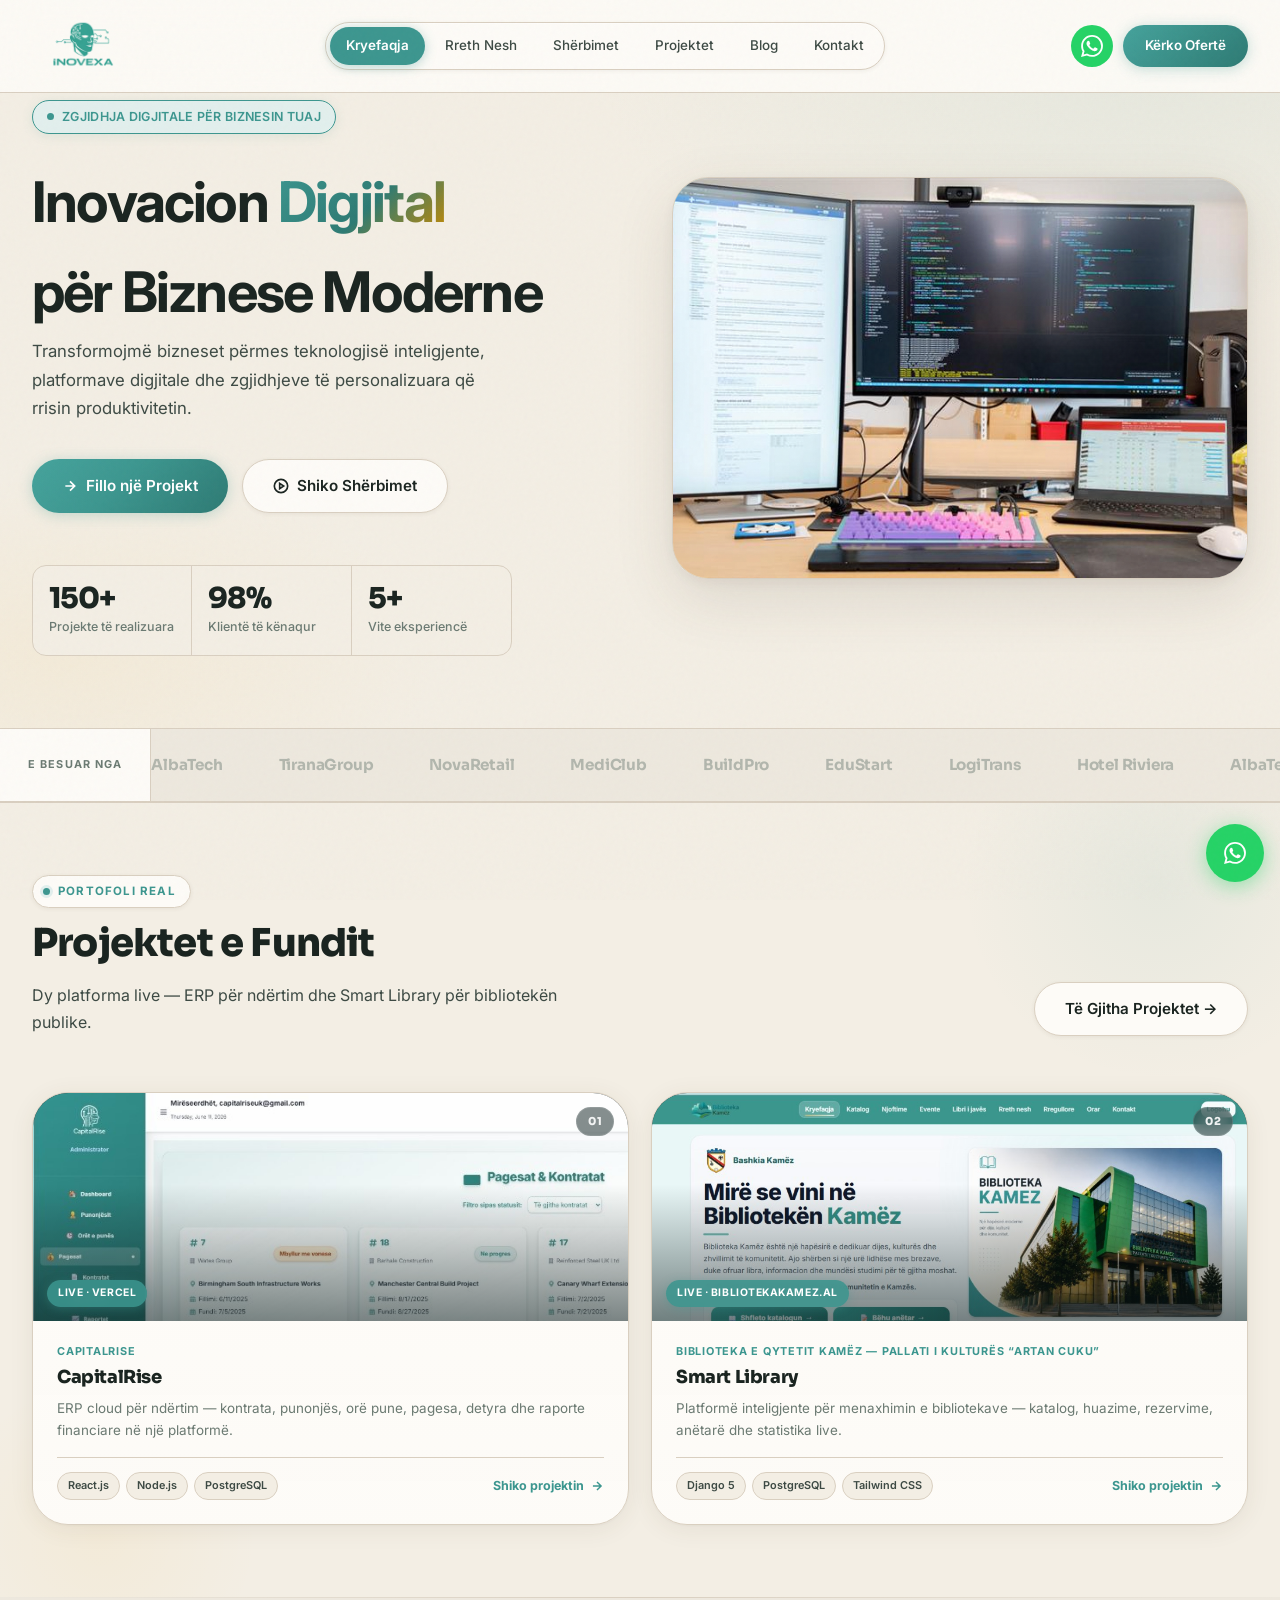
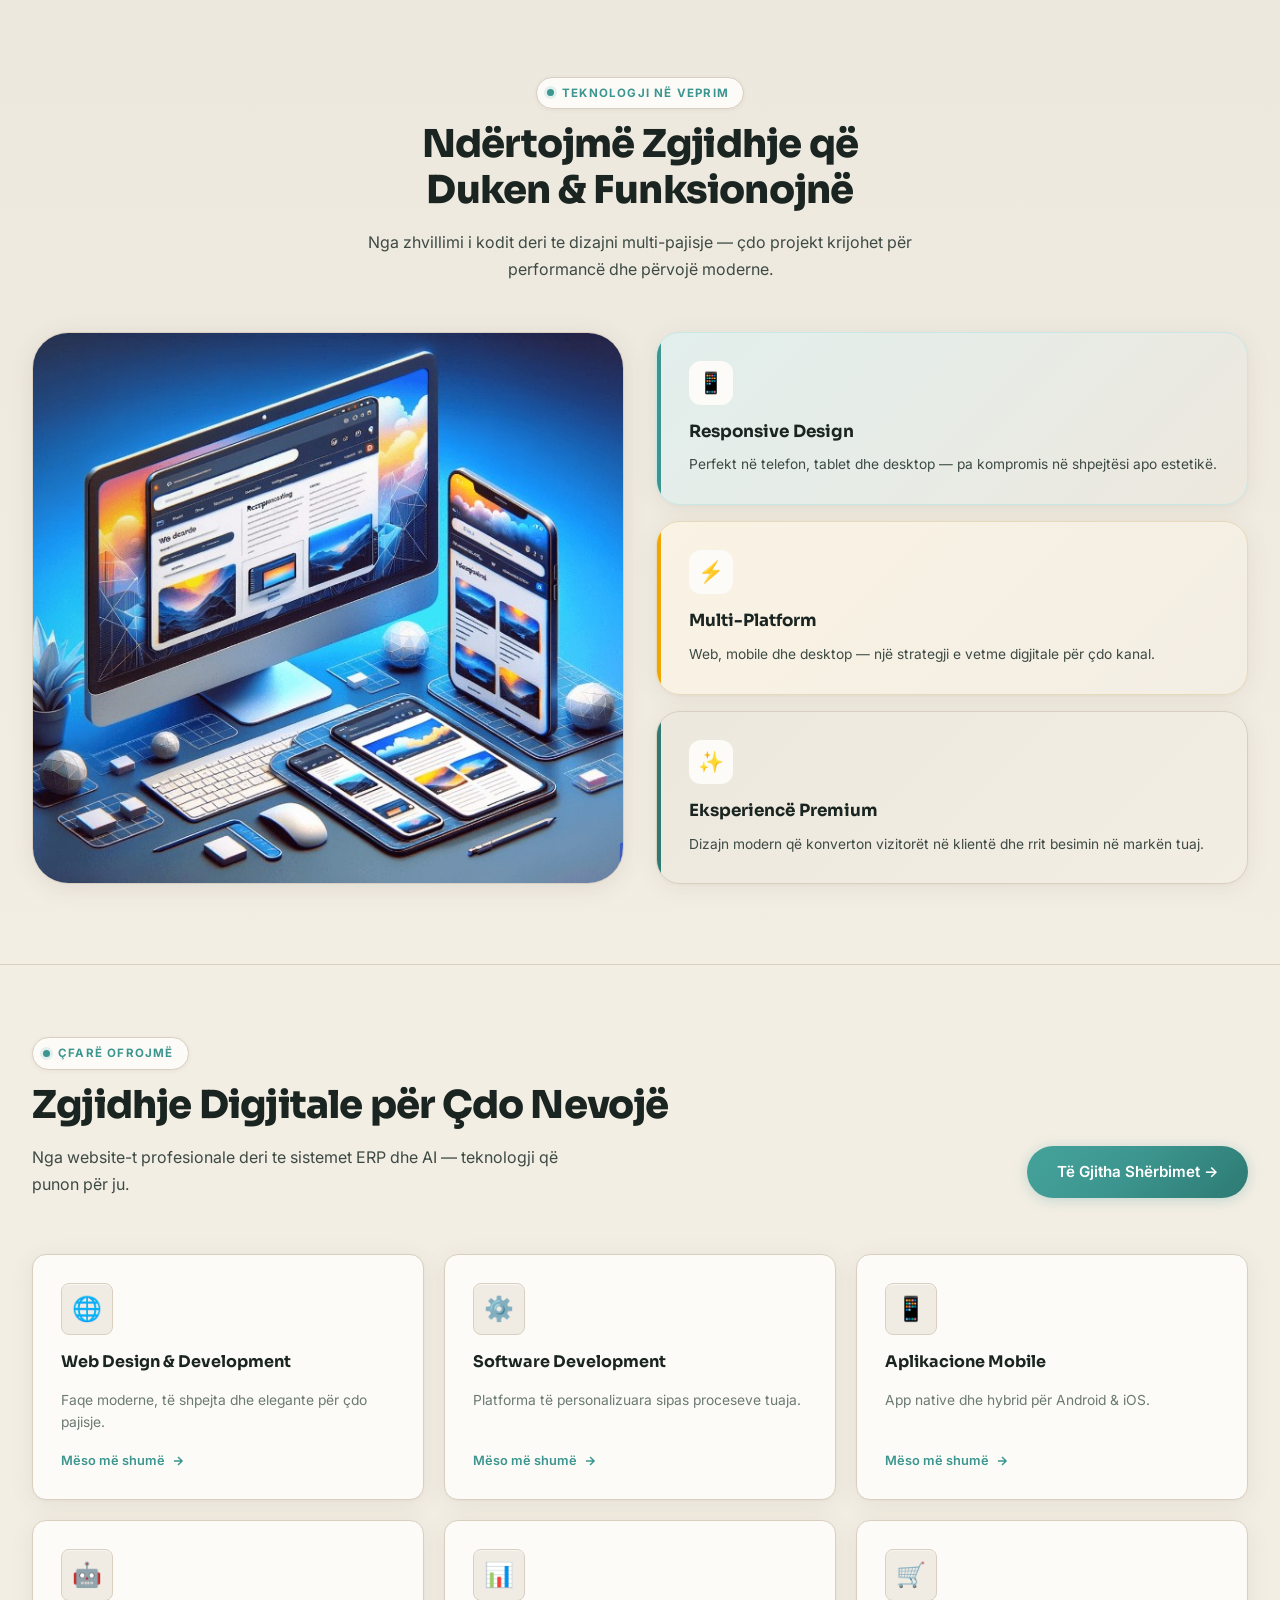
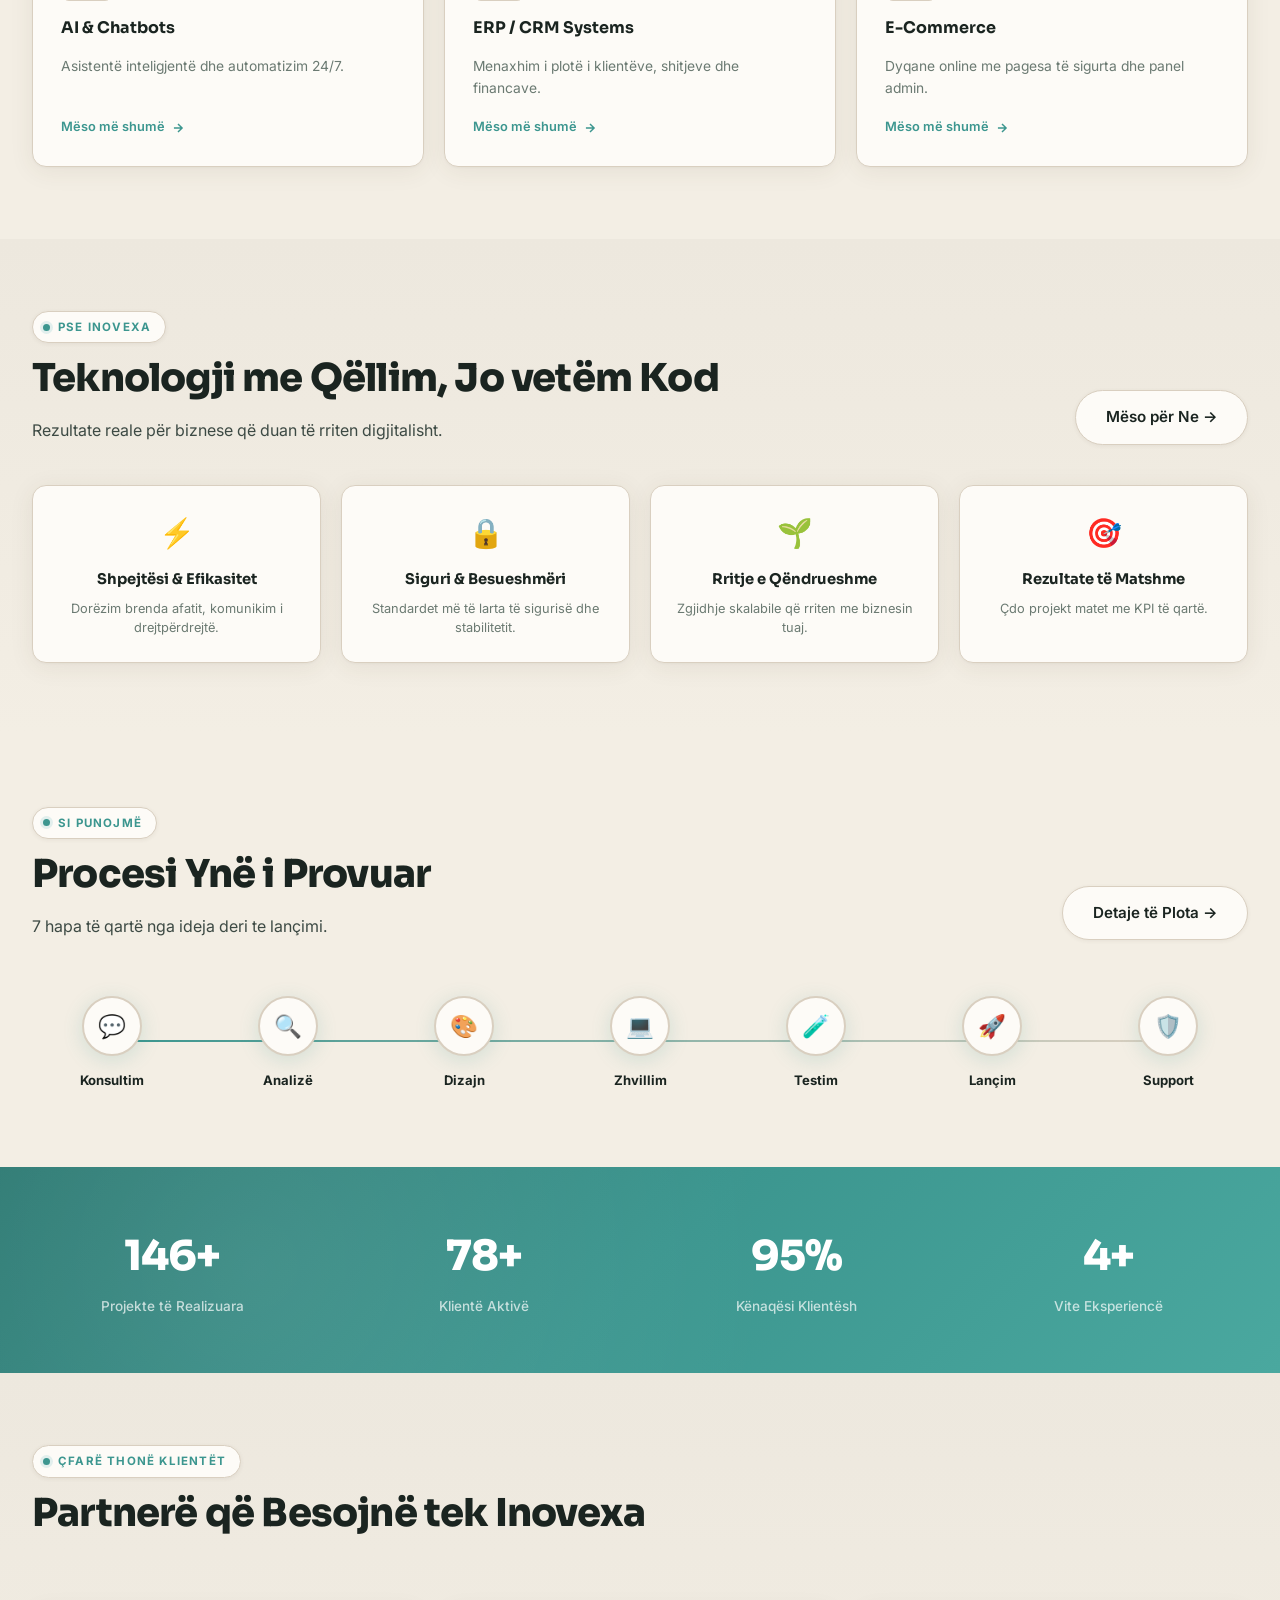
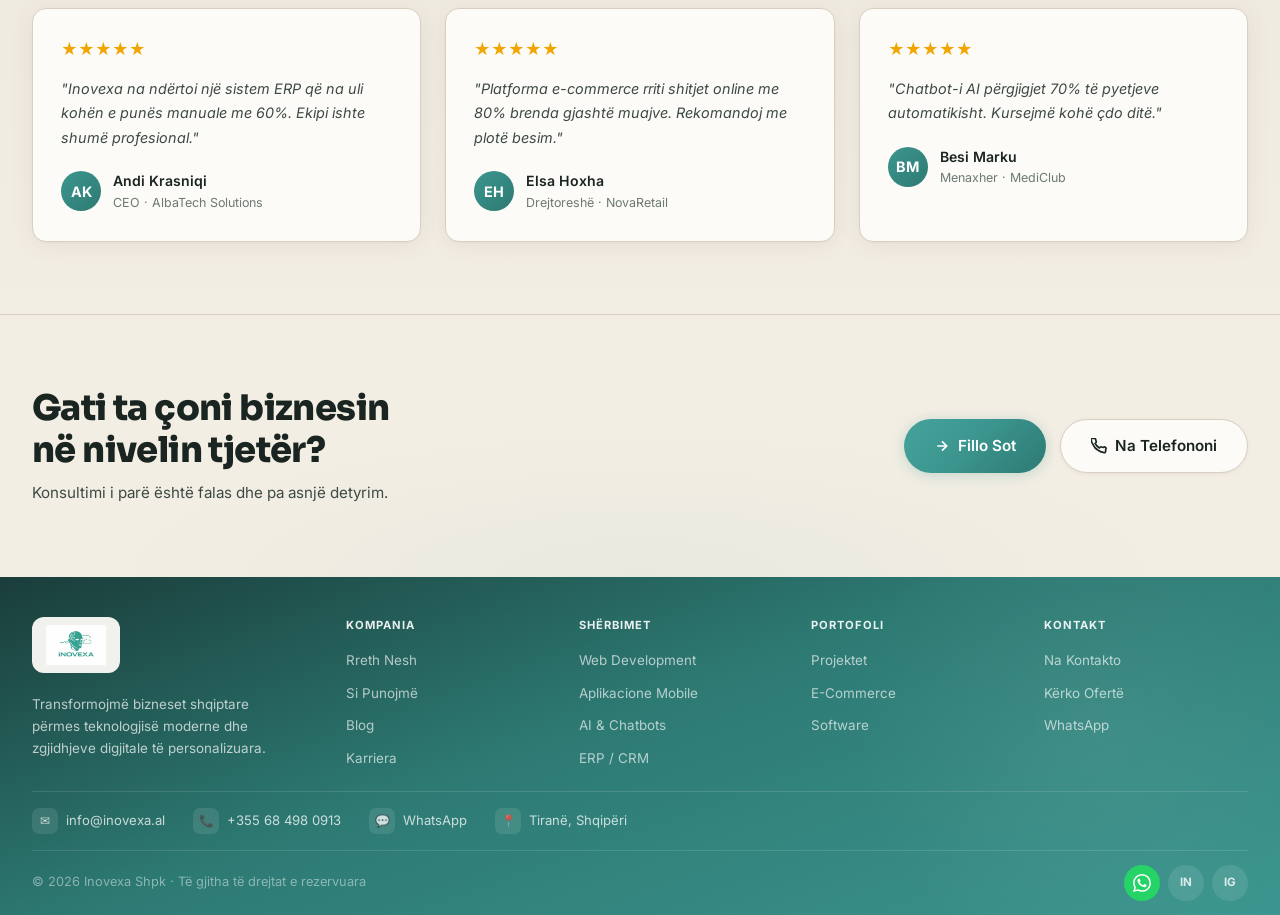
==== commit c5a500e6: "." ====
--- a/index.html
+++ b/index.html
@@ -41,7 +41,7 @@
     <div class="hero-content reveal">
       <div class="hero-badge">
         <div class="hero-badge-dot"></div>
-        Zgjidhje Premium Digjitale
+        Zgjidhja digjitale për biznesin tuaj
       </div>
       <h1>Inovacion <span class="highlight">Digjital</span><br/>për Biznese Moderne</h1>
       <p class="hero-sub">Transformojmë bizneset përmes teknologjisë inteligjente, platformave digjitale dhe zgjidhjeve të personalizuara që rrisin produktivitetin.</p>
--- a/css/layout.css
+++ b/css/layout.css
@@ -1,392 +1,482 @@
-/* ── MODERN SITE NAV ── */
-.site-nav {
-  position: fixed; top: 0; left: 0; right: 0; z-index: 1000;
-  padding: 0;
-  background: rgba(253, 251, 247, 0.92);
-  backdrop-filter: blur(20px);
-  -webkit-backdrop-filter: blur(20px);
-  border-bottom: 1px solid var(--border);
-  transition: box-shadow .3s ease, background .3s ease;
-}
-.site-nav.scrolled {
-  box-shadow: 0 4px 24px rgba(72, 58, 42, .08);
-  background: rgba(253, 251, 247, 0.97);
-}
-.site-nav-inner {
-  max-width: 1280px; margin: 0 auto;
-  display: flex; align-items: center; gap: 20px;
-  background: transparent;
-  border: none;
-  border-radius: 0;
-  padding: 10px 32px;
-  box-shadow: none;
-  min-height: 72px;
-  transition: none;
-}
-.site-nav.scrolled .site-nav-inner {
-  box-shadow: none;
-}
-
-.site-nav-logo {
-  display: flex; align-items: center; flex-shrink: 0;
-  padding: 2px 4px 2px 0;
-}
-.site-nav-logo img,
-.site-nav-logo-img {
-  height: 68px; width: auto; display: block;
-  transition: transform .25s;
-  background: transparent !important;
-}
-.site-nav-logo:hover img { transform: scale(1.04); }
-
-.site-nav-pill { flex: 1; display: flex; justify-content: center; }
-.site-nav-links {
-  display: flex; align-items: center; gap: 4px; list-style: none;
-  background: var(--surface);
-  border: 1px solid var(--border);
-  border-radius: 999px;
-  padding: 4px;
-  box-shadow: inset 0 1px 0 rgba(255,255,255,.55), var(--shadow-sm);
-}
-.site-nav-links a {
-  display: block; padding: 8px 16px;
-  border-radius: 999px;
-  font-size: .84rem; font-weight: 500;
-  color: var(--text-mid); text-decoration: none;
-  transition: background .2s, color .2s, box-shadow .2s;
-  white-space: nowrap;
-}
-.site-nav-links a:hover { color: var(--brand); background: rgba(60,150,143,.08); }
-.site-nav-links a.active {
-  background: var(--brand); color: #fff;
-  box-shadow: 0 2px 12px rgba(60,150,143,.35);
-  font-weight: 600;
-}
-
-.site-nav-actions { display: flex; align-items: center; gap: 10px; flex-shrink: 0; }
-.site-nav-wa {
-  width: 42px; height: 42px; border-radius: 50%;
-  display: flex; align-items: center; justify-content: center;
-  background: #25d366; color: #fff;
-  transition: transform .2s, box-shadow .2s;
-  flex-shrink: 0;
-}
-.site-nav-wa:hover {
-  transform: scale(1.08);
-  box-shadow: 0 4px 16px rgba(37,211,102,.4);
-}
-.site-nav-cta {
-  padding: 10px 22px;
-  background: var(--brand); color: #fff !important;
-  border-radius: 999px; font-weight: 600; font-size: .84rem;
-  text-decoration: none;
-  transition: background .2s, transform .15s, box-shadow .2s;
-  white-space: nowrap;
-}
-.site-nav-cta:hover {
-  background: var(--brand-dark);
-  transform: translateY(-1px);
-  box-shadow: 0 4px 18px rgba(60,150,143,.35);
-}
-
-.site-nav-toggle {
-  display: none; flex-direction: column; justify-content: center; align-items: center;
-  gap: 5px; width: 44px; height: 44px;
-  background: var(--surface-2); border: 1px solid var(--border);
-  border-radius: 12px; cursor: pointer; padding: 0;
-  transition: background .2s, border-color .2s;
-  position: relative; z-index: 1002;
-}
-.site-nav-toggle:hover { background: var(--brand-light); border-color: var(--brand); }
-.site-nav-toggle span {
-  display: block; width: 20px; height: 2px;
-  background: var(--text-dark); border-radius: 2px;
-  transition: transform .25s ease, opacity .2s ease;
-}
-.site-nav-toggle.open span:nth-child(1) { transform: translateY(7px) rotate(45deg); }
-.site-nav-toggle.open span:nth-child(2) { opacity: 0; transform: scaleX(0); }
-.site-nav-toggle.open span:nth-child(3) { transform: translateY(-7px) rotate(-45deg); }
-
-/* Mobile menu — slide drawer */
-.site-mobile-overlay {
-  position: fixed; inset: 0; z-index: 1100;
-  pointer-events: none; visibility: hidden;
-  transition: visibility .3s;
-}
-.site-mobile-overlay.open {
-  pointer-events: auto; visibility: visible;
-}
-.site-mobile-backdrop {
-  position: absolute; inset: 0;
-  background: rgba(13, 31, 30, .45);
-  backdrop-filter: blur(4px);
-  border: none; padding: 0; margin: 0; cursor: pointer;
-  opacity: 0; transition: opacity .3s ease;
-}
-.site-mobile-overlay.open .site-mobile-backdrop { opacity: 1; }
-
-.site-mobile-menu {
-  position: absolute; top: 0; right: 0; bottom: 0;
-  width: min(320px, 88vw);
-  background: rgba(253, 251, 247, 0.95);
-  box-shadow: -8px 0 40px rgba(13, 31, 30, .15);
-  display: flex; flex-direction: column;
-  transform: translateX(100%);
-  transition: transform .32s cubic-bezier(.4, 0, .2, 1);
-  overflow: hidden;
-}
-.site-mobile-overlay.open .site-mobile-menu { transform: translateX(0); }
-
-.site-mobile-menu-head {
-  display: flex; align-items: center; justify-content: space-between;
-  padding: 18px 20px; border-bottom: 1px solid var(--border);
-  flex-shrink: 0;
-}
-.site-mobile-menu-title {
-  font-family: var(--font-display); font-size: 1rem; font-weight: 800;
-  color: var(--text-dark); letter-spacing: -.3px;
-}
-.site-mobile-close {
-  width: 40px; height: 40px; border-radius: 10px;
-  border: 1px solid var(--border); background: var(--surface-2);
-  color: var(--text-mid); cursor: pointer;
-  display: flex; align-items: center; justify-content: center;
-  transition: background .2s, color .2s;
-}
-.site-mobile-close:hover { background: var(--brand-light); color: var(--brand); }
-
-.site-mobile-nav {
-  flex: 1; overflow-y: auto; padding: 12px 16px;
-  display: flex; flex-direction: column; gap: 4px;
-}
-.site-mobile-link {
-  display: flex; align-items: center;
-  padding: 14px 16px; border-radius: var(--radius-md);
-  font-size: .95rem; font-weight: 500; color: var(--text-mid);
-  text-decoration: none; transition: background .15s, color .15s;
-}
-.site-mobile-link:hover { background: var(--surface-2); color: var(--brand); }
-.site-mobile-link.active {
-  background: var(--brand-light); color: var(--brand); font-weight: 700;
-  box-shadow: inset 3px 0 0 var(--brand);
-}
-
-.site-mobile-actions {
-  padding: 16px 20px 24px;
-  border-top: 1px solid var(--border);
-  display: flex; flex-direction: column; gap: 10px;
-  flex-shrink: 0;
-  padding-bottom: max(24px, env(safe-area-inset-bottom));
-}
-.site-mobile-wa {
-  display: flex !important; align-items: center; justify-content: center; gap: 10px;
-  padding: 13px 16px !important; border-radius: 999px !important;
-  background: #e8faf0 !important; color: #128c7e !important;
-  font-weight: 600 !important; font-size: .9rem !important;
-  text-decoration: none;
-}
-.site-mobile-wa svg { flex-shrink: 0; }
-.site-mobile-cta {
-  display: block !important; text-align: center;
-  padding: 14px 16px !important;
-  background: var(--brand) !important; color: #fff !important;
-  border-radius: 999px !important; font-weight: 700 !important;
-  font-size: .92rem !important; text-decoration: none;
-}
-
-/* ── MODERN FOOTER ── */
-.site-footer {
-  background: linear-gradient(160deg, #1a3d3a 0%, #2d7a73 45%, #3c968f 100%);
-  color: rgba(255,255,255,.85);
-  padding: 40px 32px 0;
-  position: relative; overflow: hidden;
-}
-.site-footer::before {
-  content: '';
-  position: absolute; top: -30%; right: -5%;
-  width: 500px; height: 500px; border-radius: 50%;
-  background: radial-gradient(circle, rgba(255,255,255,.06) 0%, transparent 70%);
-  pointer-events: none;
-}
-.site-footer-inner {
-  max-width: 1280px; margin: 0 auto;
-  position: relative; z-index: 1;
-}
-
-.site-footer-grid {
-  display: grid;
-  grid-template-columns: 1.4fr 1fr 1fr 1fr 1fr;
-  gap: 24px 28px;
-  padding-bottom: 20px;
-  align-items: start;
-}
-
-.site-footer-logo {
-  display: inline-block;
-  background: rgba(253, 251, 247, 0.95);
-  border-radius: 12px;
-  padding: 8px 14px;
-  margin-bottom: 12px;
-  transition: transform .25s;
-}
-.site-footer-logo:hover { transform: translateY(-2px); }
-.site-footer-logo img { height: 40px; width: auto; display: block; }
-
-.site-footer-brand p {
-  font-size: .84rem; line-height: 1.65;
-  color: rgba(255,255,255,.7); max-width: 260px; margin-bottom: 0;
-}
-
-.site-footer-contacts {
-  display: flex; flex-direction: row; flex-wrap: wrap;
-  align-items: center; gap: 10px 28px;
-  padding: 16px 0;
-  border-top: 1px solid rgba(255,255,255,.12);
-  border-bottom: 1px solid rgba(255,255,255,.12);
-}
-.site-footer-contacts a, .site-footer-loc {
-  display: inline-flex; align-items: center; gap: 8px;
-  font-size: .82rem; color: rgba(255,255,255,.75);
-  text-decoration: none; transition: color .2s;
-  white-space: nowrap;
-}
-.site-footer-contacts a:hover { color: #fff; }
-.fc-icon {
-  width: 26px; height: 26px; border-radius: 7px;
-  background: rgba(255,255,255,.1);
-  display: flex; align-items: center; justify-content: center;
-  font-size: .75rem; flex-shrink: 0;
-}
-
-.site-footer-col h4 {
-  font-size: .7rem; font-weight: 700; color: #fff;
-  text-transform: uppercase; letter-spacing: 1px;
-  margin-bottom: 12px; opacity: .9;
-}
-.site-footer-col ul { list-style: none; display: flex; flex-direction: column; gap: 7px; }
-.site-footer-col a {
-  font-size: .84rem; color: rgba(255,255,255,.65);
-  text-decoration: none; transition: color .2s, padding-left .2s;
-}
-.site-footer-col a:hover { color: #fff; padding-left: 4px; }
-
-.site-footer-bar {
-  display: flex; justify-content: space-between; align-items: center;
-  flex-wrap: wrap; gap: 12px;
-  padding: 14px 0;
-}
-
-@media (max-width: 768px) {
-  .site-footer-contacts {
-    flex-direction: column; align-items: flex-start; gap: 10px;
-    padding: 14px 0;
-  }
-  .site-footer-contacts a, .site-footer-loc { white-space: normal; }
-}
-.site-footer-bar p { font-size: .8rem; color: rgba(255,255,255,.45); }
-
-.site-footer-socials { display: flex; gap: 8px; }
-.sf-social {
-  width: 36px; height: 36px; border-radius: 50%;
-  background: rgba(255,255,255,.1);
-  display: flex; align-items: center; justify-content: center;
-  font-size: .72rem; font-weight: 700; color: rgba(255,255,255,.8);
-  text-decoration: none; text-transform: uppercase;
-  transition: background .2s, transform .2s;
-}
-.sf-social:hover { background: rgba(255,255,255,.22); transform: translateY(-2px); }
-.sf-social.sf-wa { background: #25d366; color: #fff; }
-.sf-social.sf-wa:hover { background: #1fb855; }
-.sf-social.sf-wa svg { width: 18px; height: 18px; }
-
-/* WhatsApp float */
-.whatsapp-float {
-  position: fixed; bottom: 28px; right: 28px; z-index: 900;
-  width: 58px; height: 58px; border-radius: 50%;
-  background: #25d366; color: #fff;
-  display: flex; align-items: center; justify-content: center;
-  box-shadow: 0 4px 20px rgba(37,211,102,.45);
-  transition: transform .25s, box-shadow .25s;
-  animation: waPulse 3s ease-in-out infinite;
-}
-.whatsapp-float:hover {
-  transform: scale(1.1);
-  box-shadow: 0 6px 28px rgba(37,211,102,.55);
-}
-@keyframes waPulse {
-  0%, 100% { box-shadow: 0 4px 20px rgba(37,211,102,.45); }
-  50% { box-shadow: 0 4px 28px rgba(37,211,102,.65), 0 0 0 8px rgba(37,211,102,.12); }
-}
-
-/* Back to top — above whatsapp */
-#backTop { bottom: 96px; }
-
-/* Page offset for fixed nav */
-body { padding-top: 84px; }
-.page-hero { padding-top: 32px !important; }
-.home-page .home-hero { margin-top: -84px; padding-top: 100px; }
-.blog-hero { padding-top: 28px; }
-
-@media (max-width: 1100px) {
-  .site-nav-pill { display: none; }
-  .site-nav-toggle { display: flex; }
-  .site-nav-cta { display: none; }
-  .site-footer-grid { grid-template-columns: 1fr 1fr; gap: 32px; }
-  .site-footer-brand { grid-column: span 2; }
-  body.menu-open .site-nav { z-index: 1101; }
-
-  /* Mobile header — menu majtas, logo qendër */
-  .site-nav {
-    padding: 0;
-    background: rgba(253, 251, 247, 0.97);
-  }
-  .site-nav-inner {
-    display: grid;
-    grid-template-columns: 44px 1fr 44px;
-    align-items: center;
-    gap: 0;
-    max-width: none;
-    min-height: 56px;
-    padding: 8px 16px;
-    border: none;
-    border-radius: 0;
-    box-shadow: none;
-    background: transparent;
-  }
-  .site-nav.scrolled .site-nav-inner { box-shadow: none; }
-  .site-nav-logo {
-    grid-column: 2;
-    grid-row: 1;
-    justify-self: center;
-    padding: 0;
-  }
-  .site-nav-logo img,
-  .site-nav-logo-img { height: 38px; }
-  .site-nav-actions {
-    grid-column: 1;
-    grid-row: 1;
-    justify-self: start;
-    gap: 0;
-  }
-  .site-nav-wa { display: none; }
-  .site-nav-toggle {
-    width: 42px; height: 42px;
-    border-radius: 11px;
-    background: var(--surface-2);
-  }
-
-  body { padding-top: 56px; }
-  .home-page .home-hero { margin-top: -56px; }
-  .page-hero { padding-top: 16px !important; }
-}
-
-@media (max-width: 640px) {
-  .site-nav-inner { padding: 8px 14px; min-height: 52px; }
-  .site-nav-logo img,
-  .site-nav-logo-img { height: 36px; }
-  .site-footer { padding: 32px 20px 0; }
-  .site-footer-grid { grid-template-columns: 1fr; }
-  .site-footer-brand { grid-column: span 1; }
-  .whatsapp-float { width: 50px; height: 50px; bottom: 18px; right: 16px; }
-  #backTop { bottom: 80px; right: 16px; }
-}
+/* ── MODERN SITE NAV ── */
+.site-nav {
+  position: fixed; top: 0; left: 0; right: 0; z-index: 1000;
+  padding: 0;
+  background: rgba(253, 251, 247, 0.92);
+  backdrop-filter: blur(20px);
+  -webkit-backdrop-filter: blur(20px);
+  border-bottom: 1px solid var(--border);
+  transition: box-shadow .3s ease, background .3s ease;
+}
+.site-nav.scrolled {
+  box-shadow: 0 4px 24px rgba(72, 58, 42, .08);
+  background: rgba(253, 251, 247, 0.97);
+}
+.site-nav-inner {
+  max-width: 1280px; margin: 0 auto;
+  display: flex; align-items: center; gap: 20px;
+  background: transparent;
+  border: none;
+  border-radius: 0;
+  padding: 10px 32px;
+  box-shadow: none;
+  min-height: 72px;
+  transition: none;
+}
+.site-nav.scrolled .site-nav-inner {
+  box-shadow: none;
+}
+
+.site-nav-logo {
+  display: flex; align-items: center; flex-shrink: 0;
+  padding: 2px 4px 2px 0;
+}
+.site-nav-logo img,
+.site-nav-logo-img {
+  height: 68px; width: auto; display: block;
+  transition: transform .25s;
+  background: transparent !important;
+}
+.site-nav-logo:hover img { transform: scale(1.04); }
+
+.site-nav-pill { flex: 1; display: flex; justify-content: center; }
+.site-nav-links {
+  display: flex; align-items: center; gap: 4px; list-style: none;
+  background: var(--surface);
+  border: 1px solid var(--border);
+  border-radius: 999px;
+  padding: 4px;
+  box-shadow: inset 0 1px 0 rgba(255,255,255,.55), var(--shadow-sm);
+}
+.site-nav-links a {
+  display: block; padding: 8px 16px;
+  border-radius: 999px;
+  font-size: .84rem; font-weight: 500;
+  color: var(--text-mid); text-decoration: none;
+  transition: background .2s, color .2s, box-shadow .2s;
+  white-space: nowrap;
+}
+.site-nav-links a:hover { color: var(--brand); background: rgba(60,150,143,.08); }
+.site-nav-links a.active {
+  background: var(--brand); color: #fff;
+  box-shadow: 0 2px 12px rgba(60,150,143,.35);
+  font-weight: 600;
+}
+
+.site-nav-actions { display: flex; align-items: center; gap: 10px; flex-shrink: 0; }
+.site-nav-wa {
+  width: 42px; height: 42px; border-radius: 50%;
+  display: flex; align-items: center; justify-content: center;
+  background: #25d366; color: #fff;
+  transition: transform .2s, box-shadow .2s;
+  flex-shrink: 0;
+}
+.site-nav-wa:hover {
+  transform: scale(1.08);
+  box-shadow: 0 4px 16px rgba(37,211,102,.4);
+}
+.site-nav-cta {
+  padding: 10px 22px;
+  background: var(--brand); color: #fff !important;
+  border-radius: 999px; font-weight: 600; font-size: .84rem;
+  text-decoration: none;
+  transition: background .2s, transform .15s, box-shadow .2s;
+  white-space: nowrap;
+}
+.site-nav-cta:hover {
+  background: var(--brand-dark);
+  transform: translateY(-1px);
+  box-shadow: 0 4px 18px rgba(60,150,143,.35);
+}
+
+.site-nav-toggle {
+  display: none; flex-direction: column; justify-content: center; align-items: center;
+  gap: 5px; width: 44px; height: 44px;
+  background: var(--surface-2); border: 1px solid var(--border);
+  border-radius: 12px; cursor: pointer; padding: 0;
+  transition: background .2s, border-color .2s;
+  position: relative; z-index: 1002;
+}
+.site-nav-toggle:hover { background: var(--brand-light); border-color: var(--brand); }
+.site-nav-toggle span {
+  display: block; width: 20px; height: 2px;
+  background: var(--text-dark); border-radius: 2px;
+  transition: transform .25s ease, opacity .2s ease;
+}
+.site-nav-toggle.open span:nth-child(1) { transform: translateY(7px) rotate(45deg); }
+.site-nav-toggle.open span:nth-child(2) { opacity: 0; transform: scaleX(0); }
+.site-nav-toggle.open span:nth-child(3) { transform: translateY(-7px) rotate(-45deg); }
+
+/* Mobile menu — slide drawer */
+.site-mobile-overlay {
+  position: fixed; inset: 0; z-index: 1100;
+  pointer-events: none; visibility: hidden;
+  transition: visibility .3s;
+}
+.site-mobile-overlay.open {
+  pointer-events: auto; visibility: visible;
+}
+.site-mobile-backdrop {
+  position: absolute; inset: 0;
+  background: rgba(13, 31, 30, .45);
+  backdrop-filter: blur(4px);
+  border: none; padding: 0; margin: 0; cursor: pointer;
+  opacity: 0; transition: opacity .3s ease;
+}
+.site-mobile-overlay.open .site-mobile-backdrop { opacity: 1; }
+
+.site-mobile-menu {
+  position: absolute; top: 0; right: 0; bottom: 0;
+  width: min(320px, 88vw);
+  background: rgba(253, 251, 247, 0.95);
+  box-shadow: -8px 0 40px rgba(13, 31, 30, .15);
+  display: flex; flex-direction: column;
+  transform: translateX(100%);
+  transition: transform .32s cubic-bezier(.4, 0, .2, 1);
+  overflow: hidden;
+}
+.site-mobile-overlay.open .site-mobile-menu { transform: translateX(0); }
+
+.site-mobile-menu-head {
+  display: flex; align-items: center; justify-content: space-between;
+  padding: 18px 20px; border-bottom: 1px solid var(--border);
+  flex-shrink: 0;
+}
+.site-mobile-menu-title {
+  font-family: var(--font-display); font-size: 1rem; font-weight: 800;
+  color: var(--text-dark); letter-spacing: -.3px;
+}
+.site-mobile-close {
+  width: 40px; height: 40px; border-radius: 10px;
+  border: 1px solid var(--border); background: var(--surface-2);
+  color: var(--text-mid); cursor: pointer;
+  display: flex; align-items: center; justify-content: center;
+  transition: background .2s, color .2s;
+}
+.site-mobile-close:hover { background: var(--brand-light); color: var(--brand); }
+
+.site-mobile-nav {
+  flex: 1; overflow-y: auto; padding: 12px 16px;
+  display: flex; flex-direction: column; gap: 4px;
+}
+.site-mobile-link {
+  display: flex; align-items: center;
+  padding: 14px 16px; border-radius: var(--radius-md);
+  font-size: .95rem; font-weight: 500; color: var(--text-mid);
+  text-decoration: none; transition: background .15s, color .15s;
+}
+.site-mobile-link:hover { background: var(--surface-2); color: var(--brand); }
+.site-mobile-link.active {
+  background: var(--brand-light); color: var(--brand); font-weight: 700;
+  box-shadow: inset 3px 0 0 var(--brand);
+}
+
+.site-mobile-actions {
+  padding: 16px 20px 24px;
+  border-top: 1px solid var(--border);
+  display: flex; flex-direction: column; gap: 10px;
+  flex-shrink: 0;
+  padding-bottom: max(24px, env(safe-area-inset-bottom));
+}
+.site-mobile-wa {
+  display: flex !important; align-items: center; justify-content: center; gap: 10px;
+  padding: 13px 16px !important; border-radius: 999px !important;
+  background: #e8faf0 !important; color: #128c7e !important;
+  font-weight: 600 !important; font-size: .9rem !important;
+  text-decoration: none;
+}
+.site-mobile-wa svg { flex-shrink: 0; }
+.site-mobile-cta {
+  display: block !important; text-align: center;
+  padding: 14px 16px !important;
+  background: var(--brand) !important; color: #fff !important;
+  border-radius: 999px !important; font-weight: 700 !important;
+  font-size: .92rem !important; text-decoration: none;
+}
+
+/* ── MODERN FOOTER ── */
+.site-footer {
+  background: linear-gradient(160deg, #1a3d3a 0%, #2d7a73 45%, #3c968f 100%);
+  color: rgba(255,255,255,.85);
+  padding: 40px 32px 0;
+  position: relative; overflow: hidden;
+}
+.site-footer::before {
+  content: '';
+  position: absolute; top: -30%; right: -5%;
+  width: 500px; height: 500px; border-radius: 50%;
+  background: radial-gradient(circle, rgba(255,255,255,.06) 0%, transparent 70%);
+  pointer-events: none;
+}
+.site-footer-inner {
+  max-width: 1280px; margin: 0 auto;
+  position: relative; z-index: 1;
+}
+
+.site-footer-grid {
+  display: grid;
+  grid-template-columns: 1.4fr 1fr 1fr 1fr 1fr;
+  gap: 24px 28px;
+  padding-bottom: 20px;
+  align-items: start;
+}
+
+.site-footer-logo {
+  display: inline-block;
+  background: rgba(253, 251, 247, 0.95);
+  border-radius: 12px;
+  padding: 8px 14px;
+  margin-bottom: 12px;
+  transition: transform .25s;
+}
+.site-footer-logo:hover { transform: translateY(-2px); }
+.site-footer-logo img { height: 40px; width: auto; display: block; }
+
+.site-footer-brand p {
+  font-size: .84rem; line-height: 1.65;
+  color: rgba(255,255,255,.7); max-width: 260px; margin-bottom: 0;
+}
+
+.site-footer-contacts {
+  display: flex; flex-direction: row; flex-wrap: wrap;
+  align-items: center; gap: 10px 28px;
+  padding: 16px 0;
+  border-top: 1px solid rgba(255,255,255,.12);
+  border-bottom: 1px solid rgba(255,255,255,.12);
+}
+.site-footer-contacts a, .site-footer-loc {
+  display: inline-flex; align-items: center; gap: 8px;
+  font-size: .82rem; color: rgba(255,255,255,.75);
+  text-decoration: none; transition: color .2s;
+  white-space: nowrap;
+}
+.site-footer-contacts a:hover { color: #fff; }
+.fc-icon {
+  width: 26px; height: 26px; border-radius: 7px;
+  background: rgba(255,255,255,.1);
+  display: flex; align-items: center; justify-content: center;
+  font-size: .75rem; flex-shrink: 0;
+}
+
+.site-footer-col h4 {
+  font-size: .7rem; font-weight: 700; color: #fff;
+  text-transform: uppercase; letter-spacing: 1px;
+  margin-bottom: 0; opacity: .9;
+}
+.site-footer-acc { border: none; }
+.site-footer-acc-head {
+  list-style: none;
+  display: flex;
+  align-items: center;
+  justify-content: space-between;
+  gap: 8px;
+  cursor: default;
+  user-select: none;
+}
+.site-footer-acc-head::-webkit-details-marker { display: none; }
+.site-footer-acc-icon { display: none; }
+.site-footer-col ul { list-style: none; display: flex; flex-direction: column; gap: 7px; margin-top: 12px; }
+.site-footer-col a {
+  font-size: .84rem; color: rgba(255,255,255,.65);
+  text-decoration: none; transition: color .2s, padding-left .2s;
+}
+.site-footer-col a:hover { color: #fff; padding-left: 4px; }
+
+.site-footer-bar {
+  display: flex; justify-content: space-between; align-items: center;
+  flex-wrap: wrap; gap: 12px;
+  padding: 14px 0;
+}
+
+@media (max-width: 768px) {
+  .site-footer {
+    padding: 28px 20px 0;
+  }
+  .site-footer-grid {
+    grid-template-columns: 1fr 1fr;
+    gap: 0 16px;
+    padding-bottom: 12px;
+  }
+  .site-footer-brand {
+    grid-column: 1 / -1;
+    margin-bottom: 8px;
+  }
+  .site-footer-brand p {
+    font-size: .8rem;
+    max-width: none;
+    line-height: 1.55;
+  }
+  .site-footer-logo {
+    padding: 6px 12px;
+    margin-bottom: 10px;
+  }
+  .site-footer-logo img { height: 34px; }
+  .site-footer-col {
+    border-bottom: 1px solid rgba(255,255,255,.1);
+  }
+  .site-footer-acc-head {
+    cursor: pointer;
+    padding: 11px 0;
+  }
+  .site-footer-acc-icon {
+    display: block;
+    width: 18px; height: 18px;
+    position: relative;
+    flex-shrink: 0;
+    opacity: .7;
+  }
+  .site-footer-acc-icon::before,
+  .site-footer-acc-icon::after {
+    content: '';
+    position: absolute;
+    top: 50%; left: 50%;
+    width: 10px; height: 2px;
+    background: rgba(255,255,255,.85);
+    border-radius: 1px;
+    transform: translate(-50%, -50%);
+    transition: transform .25s ease, opacity .25s;
+  }
+  .site-footer-acc-icon::after {
+    transform: translate(-50%, -50%) rotate(90deg);
+  }
+  .site-footer-acc[open] .site-footer-acc-icon::after {
+    transform: translate(-50%, -50%) rotate(0deg);
+    opacity: 0;
+  }
+  .site-footer-col ul {
+    margin-top: 0;
+    padding-bottom: 10px;
+    gap: 6px;
+  }
+  .site-footer-col a { font-size: .8rem; }
+  .site-footer-contacts {
+    display: grid;
+    grid-template-columns: 1fr 1fr;
+    gap: 8px 12px;
+    padding: 12px 0;
+  }
+  .site-footer-contacts a,
+  .site-footer-loc {
+    font-size: .76rem;
+    white-space: normal;
+  }
+  .site-footer-loc { grid-column: 1 / -1; }
+  .fc-icon {
+    width: 22px; height: 22px;
+    font-size: .68rem;
+  }
+  .site-footer-bar {
+    flex-direction: column;
+    text-align: center;
+    gap: 10px;
+    padding: 12px 0 16px;
+  }
+  .site-footer-bar p { font-size: .72rem; }
+  .site-footer-socials { justify-content: center; }
+  .sf-social { width: 34px; height: 34px; }
+}
+
+.site-footer-bar p { font-size: .8rem; color: rgba(255,255,255,.45); }
+
+.site-footer-socials { display: flex; gap: 8px; }
+.sf-social {
+  width: 36px; height: 36px; border-radius: 50%;
+  background: rgba(255,255,255,.1);
+  display: flex; align-items: center; justify-content: center;
+  font-size: .72rem; font-weight: 700; color: rgba(255,255,255,.8);
+  text-decoration: none; text-transform: uppercase;
+  transition: background .2s, transform .2s;
+}
+.sf-social:hover { background: rgba(255,255,255,.22); transform: translateY(-2px); }
+.sf-social.sf-wa { background: #25d366; color: #fff; }
+.sf-social.sf-wa:hover { background: #1fb855; }
+.sf-social.sf-wa svg { width: 18px; height: 18px; }
+
+/* WhatsApp float */
+.whatsapp-float {
+  position: fixed; bottom: 28px; right: 28px; z-index: 900;
+  width: 58px; height: 58px; border-radius: 50%;
+  background: #25d366; color: #fff;
+  display: flex; align-items: center; justify-content: center;
+  box-shadow: 0 4px 20px rgba(37,211,102,.45);
+  transition: transform .25s, box-shadow .25s;
+  animation: waPulse 3s ease-in-out infinite;
+}
+.whatsapp-float:hover {
+  transform: scale(1.1);
+  box-shadow: 0 6px 28px rgba(37,211,102,.55);
+}
+@keyframes waPulse {
+  0%, 100% { box-shadow: 0 4px 20px rgba(37,211,102,.45); }
+  50% { box-shadow: 0 4px 28px rgba(37,211,102,.65), 0 0 0 8px rgba(37,211,102,.12); }
+}
+
+/* Back to top — above whatsapp */
+#backTop { bottom: 96px; }
+
+/* Page offset for fixed nav */
+body { padding-top: 84px; }
+.page-hero { padding-top: 32px !important; }
+.home-page .home-hero { margin-top: -84px; padding-top: 100px; }
+.blog-hero { padding-top: 28px; }
+
+@media (max-width: 1100px) {
+  .site-nav-pill { display: none; }
+  .site-nav-toggle { display: flex; }
+  .site-nav-cta { display: none; }
+  .site-footer-grid { grid-template-columns: 1fr 1fr; gap: 32px; }
+  .site-footer-brand { grid-column: span 2; }
+  body.menu-open .site-nav { z-index: 1101; }
+
+  /* Mobile header — menu majtas, logo qendër */
+  .site-nav {
+    padding: 0;
+    background: rgba(253, 251, 247, 0.97);
+  }
+  .site-nav-inner {
+    display: grid;
+    grid-template-columns: 44px 1fr 44px;
+    align-items: center;
+    gap: 0;
+    max-width: none;
+    min-height: 56px;
+    padding: 8px 16px;
+    border: none;
+    border-radius: 0;
+    box-shadow: none;
+    background: transparent;
+  }
+  .site-nav.scrolled .site-nav-inner { box-shadow: none; }
+  .site-nav-logo {
+    grid-column: 2;
+    grid-row: 1;
+    justify-self: center;
+    padding: 0;
+  }
+  .site-nav-logo img,
+  .site-nav-logo-img { height: 38px; }
+  .site-nav-actions {
+    grid-column: 1;
+    grid-row: 1;
+    justify-self: start;
+    gap: 0;
+  }
+  .site-nav-wa { display: none; }
+  .site-nav-toggle {
+    width: 42px; height: 42px;
+    border-radius: 11px;
+    background: var(--surface-2);
+  }
+
+  body { padding-top: 56px; }
+  .home-page .home-hero { margin-top: -56px; }
+  .page-hero { padding-top: 16px !important; }
+}
+
+@media (max-width: 640px) {
+  .site-nav-inner { padding: 8px 14px; min-height: 52px; }
+  .site-nav-logo img,
+  .site-nav-logo-img { height: 36px; }
+  .whatsapp-float { width: 50px; height: 50px; bottom: 18px; right: 16px; }
+  #backTop { bottom: 80px; right: 16px; }
+}
--- a/css/home.css
+++ b/css/home.css
@@ -1,288 +1,288 @@
-/* ── HOMEPAGE MODERN OVERRIDES ── */
-
-/* Hero — clean white */
-.home-hero {
-  position: relative;
-  padding: 108px 32px 72px;
-  overflow: hidden;
-  background: var(--bg-page);
-}
-.home-hero::before {
-  content: '';
-  position: absolute; inset: 0;
-  background:
-    radial-gradient(ellipse 80% 60% at 90% 10%, rgba(60,150,143,.07) 0%, transparent 55%),
-    radial-gradient(ellipse 60% 50% at 5% 90%, rgba(240,165,0,.05) 0%, transparent 50%);
-  pointer-events: none;
-}
-.home-hero-mesh { display: none; }
-
-.home-hero-inner {
-  max-width: 1280px; margin: 0 auto;
-  display: grid; grid-template-columns: 1fr 1fr; gap: 64px; align-items: center;
-  position: relative; z-index: 1;
-}
-
-.home-hero h1 {
-  font-size: clamp(2.2rem, 4.8vw, 3.5rem);
-  letter-spacing: -1.8px;
-}
-.home-hero .hero-sub { max-width: 480px; font-size: 1.05rem; }
-
-/* Single hero image */
-.hero-single { position: relative; }
-.hero-single-frame {
-  border-radius: var(--radius-xl);
-  overflow: hidden;
-  border: 1px solid var(--border);
-  box-shadow: 0 20px 60px rgba(72, 58, 42, .12), 0 4px 16px rgba(72, 58, 42, .06);
-  animation: floatMain 7s ease-in-out infinite;
-}
-.hero-single-frame img {
-  width: 100%; height: 400px; object-fit: cover; display: block;
-  transition: transform .7s ease;
-}
-.hero-single:hover .hero-single-frame img { transform: scale(1.03); }
-
-/* Home hero stats — unified grid */
-.home-page .hero-stats {
-  display: grid;
-  grid-template-columns: repeat(3, 1fr);
-  gap: 0;
-  background: var(--bg-page);
-  border: 1px solid var(--border);
-  border-radius: var(--radius-md);
-  overflow: hidden;
-  max-width: 480px;
-}
-.home-page .hero-stats > div {
-  padding: 18px 16px;
-  border-right: 1px solid var(--border);
-  transition: background .25s;
-}
-.home-page .hero-stats > div:last-child { border-right: none; }
-.home-page .hero-stats > div:hover { background: rgba(60, 150, 143, .06); }
-
-/* Capabilities section */
-.capabilities {
-  padding: 80px 32px;
-  background: linear-gradient(180deg, var(--surface-3) 0%, var(--bg-page) 100%);
-  position: relative;
-}
-.capabilities::before {
-  content: '';
-  position: absolute; top: 0; left: 0; right: 0; height: 1px;
-  background: linear-gradient(90deg, transparent, var(--border), transparent);
-}
-.capabilities-inner { max-width: 1280px; margin: 0 auto; }
-.capabilities-header { text-align: center; max-width: 620px; margin: 0 auto 48px; }
-
-.capabilities-grid {
-  display: grid;
-  grid-template-columns: 1fr 1fr;
-  gap: 32px;
-  align-items: stretch;
-}
-
-.cap-visual {
-  position: relative;
-  border-radius: var(--radius-xl);
-  overflow: hidden;
-  border: 1px solid var(--border);
-  box-shadow: var(--shadow-md);
-  min-height: 100%;
-}
-.cap-visual img {
-  width: 100%; height: 100%; min-height: 380px;
-  object-fit: cover; display: block;
-  transition: transform .6s ease;
-}
-.cap-visual:hover img { transform: scale(1.04); }
-.cap-visual-glow {
-  position: absolute; inset: 0; pointer-events: none;
-  background: linear-gradient(135deg, rgba(60,150,143,.12) 0%, transparent 50%);
-}
-
-.cap-cards { display: flex; flex-direction: column; gap: 16px; }
-.cap-card {
-  flex: 1;
-  border-radius: var(--radius-lg);
-  padding: 28px 28px 28px 32px;
-  border: 1px solid transparent;
-  transition: transform .35s cubic-bezier(.22, 1, .36, 1), box-shadow .35s, border-color .3s;
-  position: relative; overflow: hidden;
-  box-shadow: 0 4px 24px rgba(72, 58, 42, .08), 0 1px 3px rgba(72, 58, 42, .04);
-}
-.cap-card::before {
-  content: '';
-  position: absolute; top: 0; left: 0; width: 4px; height: 100%;
-  border-radius: 4px 0 0 4px;
-}
-.cap-card:hover { transform: translateX(6px); box-shadow: var(--shadow-md); }
-.cap-card-icon {
-  width: 44px; height: 44px; border-radius: 12px;
-  display: flex; align-items: center; justify-content: center;
-  font-size: 1.3rem; margin-bottom: 14px;
-  background: var(--surface);
-}
-.cap-card h3 {
-  font-family: var(--font-display); font-weight: 700;
-  font-size: 1.05rem; margin-bottom: 8px; color: var(--text-dark);
-}
-.cap-card p { font-size: .86rem; color: var(--text-mid); line-height: 1.65; }
-
-.cap-card-1 {
-  background: linear-gradient(135deg, var(--brand-light) 0%, var(--surface-3) 100%);
-  border-color: #c8e8e5;
-}
-.cap-card-1::before { background: var(--brand); }
-
-.cap-card-2 {
-  background: linear-gradient(135deg, #faf3e4 0%, var(--bg-page) 100%);
-  border-color: #e8d9b8;
-}
-.cap-card-2::before { background: var(--accent); }
-
-.cap-card-3 {
-  background: linear-gradient(135deg, var(--surface-3) 0%, var(--bg-page) 100%);
-  border-color: var(--border);
-}
-.cap-card-3::before { background: var(--brand-dark); }
-
-/* Section backgrounds */
-.home-page .services {
-  background: var(--bg-page);
-  border-top: 1px solid var(--border);
-}
-.home-page .why {
-  background: linear-gradient(180deg, var(--surface-3) 0%, var(--bg-page) 100%);
-}
-.home-page .process {
-  background: var(--bg-page);
-}
-.home-page .testimonials {
-  background: linear-gradient(180deg, var(--surface-3) 0%, var(--bg-page) 100%);
-}
-
-/* Stats — softer */
-.home-page .stats-band {
-  background: linear-gradient(135deg, #2d7a73 0%, #3c968f 50%, #4aa89f 100%);
-  position: relative; overflow: hidden;
-}
-.home-page .stats-band::before {
-  content: '';
-  position: absolute; inset: 0;
-  background: radial-gradient(circle at 20% 50%, rgba(255,255,255,.08) 0%, transparent 50%);
-  pointer-events: none;
-}
-
-/* CTA — light (no teal) */
-.home-page .cta-band-light {
-  background: var(--bg-page);
-  border-top: 1px solid var(--border);
-  padding: 72px 32px;
-}
-.home-page .cta-band-light::before { display: none; }
-.cta-title-dark {
-  font-family: var(--font-display);
-  font-size: clamp(1.6rem, 3vw, 2.2rem);
-  font-weight: 800; color: var(--text-dark);
-  letter-spacing: -.6px; line-height: 1.2;
-}
-.cta-sub-dark {
-  font-size: .95rem; color: var(--text-mid);
-  margin-top: 10px; line-height: 1.6;
-}
-
-/* Marquee */
-.trusted-marquee {
-  overflow: hidden; padding: 24px 0;
-  background: var(--surface-3);
-  border-top: 1px solid var(--border);
-  border-bottom: 1px solid var(--border);
-}
-.trusted-marquee-track {
-  display: flex; gap: 56px; width: max-content;
-  animation: marquee 28s linear infinite;
-}
-.trusted-marquee:hover .trusted-marquee-track { animation-play-state: paused; }
-.trusted-marquee-item {
-  font-family: var(--font-display);
-  font-weight: 700; font-size: .95rem;
-  color: var(--text-soft); opacity: .5;
-  white-space: nowrap; letter-spacing: -.2px;
-  transition: color .2s, opacity .2s;
-}
-.trusted-marquee-item:hover { opacity: 1; color: var(--brand); }
-
-/* Enhanced cards */
-.home-page .service-card { position: relative; overflow: hidden; background: var(--surface); }
-.home-page .service-card:hover { border-color: var(--brand); }
-.home-page .why-compact-card {
-  background: var(--surface);
-  animation: fadeUp .6s ease both;
-}
-.home-page .why-compact-card:nth-child(2) { animation-delay: .1s; }
-.home-page .why-compact-card:nth-child(3) { animation-delay: .2s; }
-.home-page .why-compact-card:nth-child(4) { animation-delay: .3s; }
-
-.home-page .process-step-circle { transition: transform .3s; }
-.home-page .process-step:hover .process-step-circle { transform: scale(1.08); }
-
-.home-page .testi-card {
-  background: var(--surface);
-  position: relative; overflow: hidden;
-}
-.home-page .testi-card::after {
-  content: ''; position: absolute; top: 0; left: 0; right: 0; height: 3px;
-  background: linear-gradient(90deg, var(--brand), var(--accent));
-  transform: scaleX(0); transform-origin: left;
-  transition: transform .4s ease;
-}
-.home-page .testi-card:hover::after { transform: scaleX(1); }
-
-.home-page #backTop { background: var(--brand-dark); }
-
-/* Animations */
-@keyframes floatMain {
-  0%, 100% { transform: translateY(0); }
-  50% { transform: translateY(-8px); }
-}
-@keyframes marquee {
-  0% { transform: translateX(0); }
-  100% { transform: translateX(-50%); }
-}
-@keyframes fadeUp {
-  from { opacity: 0; transform: translateY(20px); }
-  to { opacity: 1; transform: none; }
-}
-
-/* Mobile */
-@media (max-width: 1024px) {
-  .home-hero-inner { grid-template-columns: 1fr; gap: 40px; }
-  .hero-single { max-width: 560px; margin: 0 auto; width: 100%; }
-  .hero-single-frame img { height: 300px; }
-  .capabilities-grid { grid-template-columns: 1fr; }
-  .cap-visual img { min-height: 260px; }
-}
-
-@media (max-width: 768px) {
-  .trusted-marquee { padding: 16px 0; }
-  .trusted-marquee-item { font-size: .82rem; padding: 0 20px; }
-}
-
-@media (max-width: 768px) {
-  .home-hero-inner { gap: 28px; }
-  .hero-single { order: -1; }
-  .hero-single-frame img { height: 200px; }
-  .hero-single-frame { animation: none; }
-}
-
-@media (max-width: 640px) {
-  .hero-single-frame img { height: 190px; }
-  .home-page .cta-band-light { padding: 48px 20px; }
-}
-
-@media (prefers-reduced-motion: reduce) {
-  .hero-single-frame, .trusted-marquee-track { animation: none !important; }
-}
+/* ── HOMEPAGE MODERN OVERRIDES ── */
+
+/* Hero — clean white */
+.home-hero {
+  position: relative;
+  padding: 108px 32px 72px;
+  overflow: hidden;
+  background: var(--bg-page);
+}
+.home-hero::before {
+  content: '';
+  position: absolute; inset: 0;
+  background:
+    radial-gradient(ellipse 80% 60% at 90% 10%, rgba(60,150,143,.07) 0%, transparent 55%),
+    radial-gradient(ellipse 60% 50% at 5% 90%, rgba(240,165,0,.05) 0%, transparent 50%);
+  pointer-events: none;
+}
+.home-hero-mesh { display: none; }
+
+.home-hero-inner {
+  max-width: 1280px; margin: 0 auto;
+  display: grid; grid-template-columns: 1fr 1fr; gap: 64px; align-items: center;
+  position: relative; z-index: 1;
+}
+
+.home-hero h1 {
+  font-size: clamp(2.2rem, 4.8vw, 3.5rem);
+  letter-spacing: -1.8px;
+}
+.home-hero .hero-sub { max-width: 480px; font-size: 1.05rem; }
+
+/* Single hero image */
+.hero-single { position: relative; }
+.hero-single-frame {
+  border-radius: var(--radius-xl);
+  overflow: hidden;
+  border: 1px solid var(--border);
+  box-shadow: 0 20px 60px rgba(72, 58, 42, .12), 0 4px 16px rgba(72, 58, 42, .06);
+  animation: floatMain 7s ease-in-out infinite;
+}
+.hero-single-frame img {
+  width: 100%; height: 400px; object-fit: cover; display: block;
+  transition: transform .7s ease;
+}
+.hero-single:hover .hero-single-frame img { transform: scale(1.03); }
+
+/* Home hero stats — unified grid */
+.home-page .hero-stats {
+  display: grid;
+  grid-template-columns: repeat(3, 1fr);
+  gap: 0;
+  background: var(--bg-page);
+  border: 1px solid var(--border);
+  border-radius: var(--radius-md);
+  overflow: hidden;
+  max-width: 480px;
+}
+.home-page .hero-stats > div {
+  padding: 18px 16px;
+  border-right: 1px solid var(--border);
+  transition: background .25s;
+}
+.home-page .hero-stats > div:last-child { border-right: none; }
+.home-page .hero-stats > div:hover { background: rgba(60, 150, 143, .06); }
+
+/* Capabilities section */
+.capabilities {
+  padding: 80px 32px;
+  background: linear-gradient(180deg, var(--surface-3) 0%, var(--bg-page) 100%);
+  position: relative;
+}
+.capabilities::before {
+  content: '';
+  position: absolute; top: 0; left: 0; right: 0; height: 1px;
+  background: linear-gradient(90deg, transparent, var(--border), transparent);
+}
+.capabilities-inner { max-width: 1280px; margin: 0 auto; }
+.capabilities-header { text-align: center; max-width: 620px; margin: 0 auto 48px; }
+
+.capabilities-grid {
+  display: grid;
+  grid-template-columns: 1fr 1fr;
+  gap: 32px;
+  align-items: stretch;
+}
+
+.cap-visual {
+  position: relative;
+  border-radius: var(--radius-xl);
+  overflow: hidden;
+  border: 1px solid var(--border);
+  box-shadow: var(--shadow-md);
+  min-height: 100%;
+}
+.cap-visual img {
+  width: 100%; height: 100%; min-height: 380px;
+  object-fit: cover; display: block;
+  transition: transform .6s ease;
+}
+.cap-visual:hover img { transform: scale(1.04); }
+.cap-visual-glow {
+  position: absolute; inset: 0; pointer-events: none;
+  background: linear-gradient(135deg, rgba(60,150,143,.12) 0%, transparent 50%);
+}
+
+.cap-cards { display: flex; flex-direction: column; gap: 16px; }
+.cap-card {
+  flex: 1;
+  border-radius: var(--radius-lg);
+  padding: 28px 28px 28px 32px;
+  border: 1px solid transparent;
+  transition: transform .35s cubic-bezier(.22, 1, .36, 1), box-shadow .35s, border-color .3s;
+  position: relative; overflow: hidden;
+  box-shadow: 0 4px 24px rgba(72, 58, 42, .08), 0 1px 3px rgba(72, 58, 42, .04);
+}
+.cap-card::before {
+  content: '';
+  position: absolute; top: 0; left: 0; width: 4px; height: 100%;
+  border-radius: 4px 0 0 4px;
+}
+.cap-card:hover { transform: translateX(6px); box-shadow: var(--shadow-md); }
+.cap-card-icon {
+  width: 44px; height: 44px; border-radius: 12px;
+  display: flex; align-items: center; justify-content: center;
+  font-size: 1.3rem; margin-bottom: 14px;
+  background: var(--surface);
+}
+.cap-card h3 {
+  font-family: var(--font-display); font-weight: 700;
+  font-size: 1.05rem; margin-bottom: 8px; color: var(--text-dark);
+}
+.cap-card p { font-size: .86rem; color: var(--text-mid); line-height: 1.65; }
+
+.cap-card-1 {
+  background: linear-gradient(135deg, var(--brand-light) 0%, var(--surface-3) 100%);
+  border-color: #c8e8e5;
+}
+.cap-card-1::before { background: var(--brand); }
+
+.cap-card-2 {
+  background: linear-gradient(135deg, #faf3e4 0%, var(--bg-page) 100%);
+  border-color: #e8d9b8;
+}
+.cap-card-2::before { background: var(--accent); }
+
+.cap-card-3 {
+  background: linear-gradient(135deg, var(--surface-3) 0%, var(--bg-page) 100%);
+  border-color: var(--border);
+}
+.cap-card-3::before { background: var(--brand-dark); }
+
+/* Section backgrounds */
+.home-page .services {
+  background: var(--bg-page);
+  border-top: 1px solid var(--border);
+}
+.home-page .why {
+  background: linear-gradient(180deg, var(--surface-3) 0%, var(--bg-page) 100%);
+}
+.home-page .process {
+  background: var(--bg-page);
+}
+.home-page .testimonials {
+  background: linear-gradient(180deg, var(--surface-3) 0%, var(--bg-page) 100%);
+}
+
+/* Stats — softer */
+.home-page .stats-band {
+  background: linear-gradient(135deg, #2d7a73 0%, #3c968f 50%, #4aa89f 100%);
+  position: relative; overflow: hidden;
+}
+.home-page .stats-band::before {
+  content: '';
+  position: absolute; inset: 0;
+  background: radial-gradient(circle at 20% 50%, rgba(255,255,255,.08) 0%, transparent 50%);
+  pointer-events: none;
+}
+
+/* CTA — light (no teal) */
+.home-page .cta-band-light {
+  background: var(--bg-page);
+  border-top: 1px solid var(--border);
+  padding: 72px 32px;
+}
+.home-page .cta-band-light::before { display: none; }
+.cta-title-dark {
+  font-family: var(--font-display);
+  font-size: clamp(1.6rem, 3vw, 2.2rem);
+  font-weight: 800; color: var(--text-dark);
+  letter-spacing: -.6px; line-height: 1.2;
+}
+.cta-sub-dark {
+  font-size: .95rem; color: var(--text-mid);
+  margin-top: 10px; line-height: 1.6;
+}
+
+/* Marquee */
+.trusted-marquee {
+  overflow: hidden; padding: 24px 0;
+  background: var(--surface-3);
+  border-top: 1px solid var(--border);
+  border-bottom: 1px solid var(--border);
+}
+.trusted-marquee-track {
+  display: flex; gap: 56px; width: max-content;
+  animation: marquee 28s linear infinite;
+}
+.trusted-marquee:hover .trusted-marquee-track { animation-play-state: paused; }
+.trusted-marquee-item {
+  font-family: var(--font-display);
+  font-weight: 700; font-size: .95rem;
+  color: var(--text-soft); opacity: .5;
+  white-space: nowrap; letter-spacing: -.2px;
+  transition: color .2s, opacity .2s;
+}
+.trusted-marquee-item:hover { opacity: 1; color: var(--brand); }
+
+/* Enhanced cards */
+.home-page .service-card { position: relative; overflow: hidden; background: var(--surface); }
+.home-page .service-card:hover { border-color: var(--brand); }
+.home-page .why-compact-card {
+  background: var(--surface);
+  animation: fadeUp .6s ease both;
+}
+.home-page .why-compact-card:nth-child(2) { animation-delay: .1s; }
+.home-page .why-compact-card:nth-child(3) { animation-delay: .2s; }
+.home-page .why-compact-card:nth-child(4) { animation-delay: .3s; }
+
+.home-page .process-step-circle { transition: transform .3s; }
+.home-page .process-step:hover .process-step-circle { transform: scale(1.08); }
+
+.home-page .testi-card {
+  background: var(--surface);
+  position: relative; overflow: hidden;
+}
+.home-page .testi-card::after {
+  content: ''; position: absolute; top: 0; left: 0; right: 0; height: 3px;
+  background: linear-gradient(90deg, var(--brand), var(--accent));
+  transform: scaleX(0); transform-origin: left;
+  transition: transform .4s ease;
+}
+.home-page .testi-card:hover::after { transform: scaleX(1); }
+
+.home-page #backTop { background: var(--brand-dark); }
+
+/* Animations */
+@keyframes floatMain {
+  0%, 100% { transform: translateY(0); }
+  50% { transform: translateY(-8px); }
+}
+@keyframes marquee {
+  0% { transform: translateX(0); }
+  100% { transform: translateX(-50%); }
+}
+@keyframes fadeUp {
+  from { opacity: 0; transform: translateY(20px); }
+  to { opacity: 1; transform: none; }
+}
+
+/* Mobile */
+@media (max-width: 1024px) {
+  .home-hero-inner { grid-template-columns: 1fr; gap: 40px; }
+  .hero-single { max-width: 560px; margin: 0 auto; width: 100%; }
+  .hero-single-frame img { height: 300px; }
+  .capabilities-grid { grid-template-columns: 1fr; }
+  .cap-visual img { min-height: 260px; }
+}
+
+@media (max-width: 768px) {
+  .trusted-marquee { padding: 16px 0; }
+  .trusted-marquee-item { font-size: .82rem; padding: 0 20px; }
+}
+
+@media (max-width: 768px) {
+  .home-hero-inner { gap: 28px; }
+  .hero-single { order: -1; }
+  .hero-single-frame img { height: 200px; }
+  .hero-single-frame { animation: none; }
+}
+
+@media (max-width: 640px) {
+  .hero-single-frame img { height: 190px; }
+  .home-page .cta-band-light { padding: 48px 20px; }
+}
+
+@media (prefers-reduced-motion: reduce) {
+  .hero-single-frame, .trusted-marquee-track { animation: none !important; }
+}
--- a/css/projects.css
+++ b/css/projects.css
@@ -61,17 +61,20 @@
 .proj-section-inner { max-width: 1280px; margin: 0 auto; }
 .proj-filters {
   display: flex; flex-wrap: wrap; gap: 10px; margin-bottom: 40px;
+  position: relative;
 }
 .proj-filter {
   padding: 9px 20px; border-radius: 999px;
   font-size: .82rem; font-weight: 600; cursor: pointer;
   border: 1px solid var(--border); background: var(--surface); color: var(--text-mid);
   transition: all .25s ease; font-family: var(--font-body);
+  box-shadow: var(--shadow-sm);
 }
 .proj-filter:hover { border-color: var(--brand); color: var(--brand); }
 .proj-filter.active {
-  background: var(--brand); border-color: var(--brand); color: #fff;
-  box-shadow: 0 4px 16px rgba(60,150,143,.3);
+  background: linear-gradient(135deg, #45a39c, var(--brand-dark));
+  border-color: transparent; color: #fff;
+  box-shadow: 0 4px 18px rgba(60,150,143,.35);
 }
 
 /* Grid */
@@ -89,6 +92,7 @@
   transition: transform .4s cubic-bezier(.22,1,.36,1), box-shadow .4s ease, border-color .3s;
   text-align: left; font-family: inherit; padding: 0;
   display: flex; flex-direction: column;
+  text-decoration: none; color: inherit;
 }
 .proj-card:hover {
   transform: translateY(-8px);
@@ -335,7 +339,7 @@
 
 /* CTA */
 .proj-page .cta-band-light {
-  background: var(--surface-2) !important;
+  background: var(--bg-page) !important;
   border-top: 1px solid var(--border);
   padding: 72px 32px;
 }
@@ -364,3 +368,907 @@
   .proj-modal-header { padding: 32px 24px 24px; }
   .proj-hero-stats { gap: 24px; }
 }
+
+/* ── KRYEFAQJA — Projektet e Fundit (bento 2+1) ── */
+.home-projects {
+  background: var(--bg-page);
+  border-top: 1px solid var(--border);
+  position: relative;
+  overflow: hidden;
+}
+.home-projects::before {
+  content: '';
+  position: absolute; top: -120px; right: -80px;
+  width: 400px; height: 400px; border-radius: 50%;
+  background: radial-gradient(circle, rgba(60,150,143,.07) 0%, transparent 70%);
+  pointer-events: none;
+}
+.home-projects::after {
+  content: '';
+  position: absolute; bottom: -100px; left: -60px;
+  width: 320px; height: 320px; border-radius: 50%;
+  background: radial-gradient(circle, rgba(240,165,0,.05) 0%, transparent 70%);
+  pointer-events: none;
+}
+.home-projects .section-inner { position: relative; z-index: 1; }
+
+.home-proj-grid {
+  display: grid;
+  grid-template-columns: repeat(2, 1fr);
+  gap: 22px;
+  align-items: stretch;
+}
+
+/* Kartë bazë */
+.home-proj-card {
+  display: flex;
+  flex-direction: column;
+  height: 100%;
+  background: linear-gradient(180deg, var(--surface) 0%, rgba(253,251,247,.98) 100%);
+  border: 1px solid var(--border);
+  border-radius: var(--radius-xl);
+  overflow: hidden;
+  text-decoration: none;
+  color: inherit;
+  box-shadow: var(--shadow-card, 0 2px 16px rgba(72, 58, 42, .06));
+  transition: transform .4s cubic-bezier(.22, 1, .36, 1),
+              box-shadow .4s ease,
+              border-color .3s ease;
+}
+.home-proj-card:focus-visible {
+  outline: 2px solid var(--brand);
+  outline-offset: 3px;
+}
+.home-proj-card:hover {
+  transform: translateY(-5px);
+  box-shadow: 0 18px 48px rgba(72, 58, 42, .11);
+  border-color: rgba(60, 150, 143, .28);
+}
+.home-proj-card:hover .home-proj-visual img { transform: scale(1.05); }
+.home-proj-card:hover .home-proj-link { gap: 10px; color: var(--brand-dark); }
+
+/* Visual */
+.home-proj-visual {
+  position: relative;
+  height: 228px;
+  overflow: hidden;
+  background: #1a2420;
+  flex-shrink: 0;
+}
+.home-proj-visual img {
+  width: 100%; height: 100%;
+  object-fit: cover; object-position: top center;
+  display: block;
+  transition: transform .55s cubic-bezier(.22, 1, .36, 1);
+}
+.home-proj-visual-shade {
+  position: absolute; inset: 0; pointer-events: none;
+  background: linear-gradient(180deg, transparent 40%, rgba(13,31,30,.55) 100%);
+}
+.home-proj-live {
+  position: absolute; bottom: 14px; left: 14px; z-index: 2;
+  font-size: .65rem; font-weight: 700;
+  text-transform: uppercase; letter-spacing: .55px;
+  padding: 5px 11px; border-radius: 999px;
+  background: rgba(60, 150, 143, .88);
+  color: #fff;
+  backdrop-filter: blur(6px);
+  box-shadow: 0 2px 10px rgba(60,150,143,.35);
+}
+.home-proj-index {
+  position: absolute; top: 14px; right: 14px; z-index: 2;
+  font-family: var(--font-display);
+  font-size: .68rem; font-weight: 800;
+  letter-spacing: .4px;
+  color: rgba(255,255,255,.9);
+  background: rgba(13, 31, 30, .5);
+  backdrop-filter: blur(8px);
+  border: 1px solid rgba(255,255,255,.12);
+  border-radius: 999px;
+  padding: 5px 11px;
+}
+
+/* Body */
+.home-proj-body {
+  padding: 22px 24px 24px;
+  display: flex; flex-direction: column; flex: 1;
+}
+.home-proj-client {
+  font-size: .68rem; font-weight: 700;
+  text-transform: uppercase; letter-spacing: .75px;
+  color: var(--brand); margin-bottom: 6px;
+}
+.home-proj-title {
+  font-family: var(--font-display);
+  font-size: 1.12rem; font-weight: 800;
+  letter-spacing: -.4px; line-height: 1.25;
+  margin-bottom: 8px; color: var(--text-dark);
+}
+.home-proj-desc {
+  font-size: .84rem; color: var(--text-soft);
+  line-height: 1.65; flex: 1;
+  display: -webkit-box; -webkit-line-clamp: 2;
+  -webkit-box-orient: vertical; overflow: hidden;
+  margin-bottom: 16px;
+}
+.home-proj-foot {
+  display: flex; align-items: center;
+  justify-content: space-between; gap: 12px;
+  padding-top: 14px;
+  border-top: 1px solid var(--border);
+  flex-wrap: wrap;
+}
+.home-proj-tags { display: flex; flex-wrap: wrap; gap: 6px; }
+.home-proj-tag {
+  font-size: .68rem; font-weight: 600;
+  padding: 4px 10px; border-radius: 999px;
+  background: var(--bg-page);
+  border: 1px solid var(--border);
+  color: var(--text-mid);
+}
+.home-proj-link {
+  display: inline-flex; align-items: center; gap: 6px;
+  font-size: .78rem; font-weight: 700;
+  color: var(--brand); white-space: nowrap;
+  transition: gap .25s, color .2s;
+}
+
+/* Kartë e 3-të — horizontale (jo e përdorur në home 2-kolona) */
+.home-proj-card--wide { display: none; }
+
+/* Loading */
+.proj-detail-loading {
+  display: flex; flex-direction: column; align-items: center; justify-content: center;
+  min-height: 50vh; gap: 16px; color: var(--text-soft);
+}
+.proj-detail-loading-spinner {
+  width: 36px; height: 36px; border-radius: 50%;
+  border: 3px solid var(--border);
+  border-top-color: var(--brand);
+  animation: projSpin .7s linear infinite;
+}
+@keyframes projSpin { to { transform: rotate(360deg); } }
+
+.proj-detail-desc--lead {
+  font-size: 1.02rem; color: var(--text-dark); font-weight: 500;
+  margin-bottom: 14px;
+}
+
+/* Problem block */
+.proj-detail-problem {
+  background: var(--surface);
+  border: 1px solid var(--border);
+  border-radius: var(--radius-lg);
+  padding: 28px 28px 24px;
+  box-shadow: var(--shadow-sm);
+}
+
+/* Feature groups */
+.proj-detail-fgroups {
+  display: grid;
+  grid-template-columns: repeat(2, 1fr);
+  gap: 16px;
+}
+.proj-detail-fgroups--modules {
+  grid-template-columns: 1fr;
+}
+@media (min-width: 900px) {
+  .proj-detail-fgroups--modules {
+    grid-template-columns: repeat(2, 1fr);
+  }
+}
+.proj-detail-fgroup {
+  background: var(--surface);
+  border: 1px solid var(--border);
+  border-radius: var(--radius-lg);
+  padding: 22px 22px 20px;
+  transition: border-color .25s, box-shadow .25s;
+}
+.proj-detail-fgroup:hover {
+  border-color: rgba(60,150,143,.3);
+  box-shadow: var(--shadow-sm);
+}
+.proj-detail-fgroup-head {
+  display: flex; align-items: center; gap: 10px;
+  margin-bottom: 14px;
+}
+.proj-detail-fgroup-icon {
+  width: 36px; height: 36px; border-radius: 10px;
+  background: var(--brand-light);
+  display: flex; align-items: center; justify-content: center;
+  font-size: 1rem; flex-shrink: 0;
+}
+.proj-detail-fgroup-head h3 {
+  font-family: var(--font-display);
+  font-size: .92rem; font-weight: 800;
+  color: var(--text-dark); letter-spacing: -.2px;
+}
+.proj-detail-fgroup-list {
+  list-style: none; display: flex; flex-direction: column; gap: 7px;
+}
+.proj-detail-fgroup-list li {
+  font-size: .82rem; color: var(--text-mid); line-height: 1.55;
+  padding-left: 14px; position: relative;
+}
+.proj-detail-fgroup-list li::before {
+  content: ''; position: absolute; left: 0; top: 8px;
+  width: 5px; height: 5px; border-radius: 50%; background: var(--brand);
+}
+
+.proj-detail-fgroup-benefits {
+  display: flex; flex-wrap: wrap; gap: 6px;
+  margin-top: 14px; padding-top: 14px;
+  border-top: 1px dashed var(--border);
+}
+.proj-detail-benefit {
+  font-size: .72rem; font-weight: 600;
+  padding: 5px 10px; border-radius: 999px;
+  background: var(--brand-light);
+  color: var(--brand-dark);
+}
+
+.proj-detail-adv-tag--secure {
+  background: rgba(60,150,143,.08);
+  border-color: rgba(60,150,143,.25);
+  color: var(--brand-dark);
+}
+
+.proj-detail-roles {
+  display: grid; grid-template-columns: repeat(3, 1fr); gap: 14px;
+}
+.proj-detail-role {
+  background: var(--surface);
+  border: 1px solid var(--border);
+  border-radius: var(--radius-md);
+  padding: 20px 18px;
+}
+.proj-detail-role h4 {
+  font-family: var(--font-display);
+  font-size: .88rem; font-weight: 800;
+  color: var(--brand); margin-bottom: 12px;
+}
+.proj-detail-role ul {
+  list-style: none; display: flex; flex-direction: column; gap: 6px;
+}
+.proj-detail-role li {
+  font-size: .8rem; color: var(--text-mid);
+  padding-left: 14px; position: relative; line-height: 1.5;
+}
+.proj-detail-role li::before {
+  content: '→'; position: absolute; left: 0;
+  color: var(--brand); font-size: .75rem;
+}
+
+.proj-detail-fgroups--services .proj-detail-fgroup { background: var(--bg-page); }
+
+.proj-detail-bonus {
+  display: flex; gap: 20px; align-items: flex-start;
+  background: linear-gradient(135deg, #fff8eb 0%, var(--surface) 100%);
+  border: 1px solid #e8d5a8;
+  border-radius: var(--radius-xl);
+  padding: 28px 32px;
+  margin-top: 8px;
+}
+.proj-detail-bonus-icon { font-size: 2rem; flex-shrink: 0; line-height: 1; }
+.proj-detail-bonus .proj-detail-block-title { margin-bottom: 8px; }
+.proj-detail-bonus p {
+  font-size: .88rem; color: var(--text-mid);
+  margin-bottom: 14px; line-height: 1.6;
+}
+.proj-detail-bonus-list {
+  list-style: none; display: grid;
+  grid-template-columns: repeat(2, 1fr); gap: 8px 16px;
+}
+.proj-detail-bonus-list li {
+  font-size: .82rem; color: var(--text-dark); font-weight: 500;
+  padding-left: 18px; position: relative;
+}
+.proj-detail-bonus-list li::before {
+  content: '✓'; position: absolute; left: 0;
+  color: var(--accent); font-weight: 800; font-size: .78rem;
+}
+
+/* Advanced tags */
+.proj-detail-advanced { display: flex; flex-wrap: wrap; gap: 8px; }
+.proj-detail-adv-tag {
+  font-size: .78rem; font-weight: 600;
+  padding: 8px 14px; border-radius: 999px;
+  background: var(--surface);
+  border: 1px solid var(--border);
+  color: var(--text-mid);
+  transition: border-color .2s, color .2s;
+}
+.proj-detail-adv-tag:hover { border-color: var(--brand); color: var(--brand); }
+
+/* Result band */
+.proj-detail-result {
+  background: linear-gradient(135deg, #1a3d3a 0%, #2d7a73 100%);
+  border-radius: var(--radius-xl);
+  padding: 32px 36px;
+  color: #fff;
+  margin-top: 8px;
+}
+.proj-detail-result .proj-detail-block-title {
+  color: #fff;
+}
+.proj-detail-result .proj-detail-block-title::before {
+  background: linear-gradient(180deg, #7ee8df, var(--accent));
+}
+.proj-detail-result p {
+  font-size: .95rem; line-height: 1.8; opacity: .92;
+}
+
+/* Stack detailed */
+.proj-detail-stack-detailed { display: flex; flex-direction: column; gap: 16px; }
+.proj-detail-stack-group h4 {
+  font-size: .72rem; font-weight: 700;
+  text-transform: uppercase; letter-spacing: .6px;
+  color: var(--brand); margin-bottom: 8px;
+}
+.proj-detail-stack-tags { display: flex; flex-wrap: wrap; gap: 6px; }
+.proj-detail-stack-tag {
+  font-size: .72rem; font-weight: 600;
+  padding: 5px 10px; border-radius: 8px;
+  background: var(--bg-page);
+  border: 1px solid var(--border);
+  color: var(--text-mid);
+  white-space: normal;
+  line-height: 1.35;
+}
+
+/* ── FAQJA E DETAJEVE TË PROJEKTIT ── */
+.proj-detail-page { background: var(--bg-page); overflow-x: clip; }
+
+.proj-detail-hero {
+  position: relative;
+  overflow: hidden;
+  background-color: var(--bg-page);
+  background-image: url('../assets/images/projects/proj-hero-bg.png');
+  background-repeat: no-repeat;
+  background-position: right bottom;
+  background-size: cover;
+  padding: 28px 32px 32px;
+}
+.proj-detail-hero-inner {
+  position: relative; z-index: 1;
+  max-width: 1280px; width: 100%; margin: 0 auto;
+  color: var(--text-dark);
+}
+.proj-detail-crumb { color: var(--text-mid); margin-bottom: 12px; }
+.proj-detail-crumb a { color: var(--brand-dark); }
+.proj-detail-crumb a:hover { color: var(--brand); }
+.proj-detail-crumb span { opacity: .5; }
+.proj-detail-badges {
+  display: flex; flex-wrap: wrap; gap: 8px; margin-bottom: 10px;
+}
+.proj-detail-live {
+  font-size: .72rem; font-weight: 700;
+  text-transform: uppercase; letter-spacing: .6px;
+  padding: 6px 14px; border-radius: 999px;
+  background: var(--brand-light);
+  border: 1px solid rgba(60,150,143,.35);
+  color: var(--brand-dark);
+}
+.proj-detail-year {
+  font-size: .72rem; font-weight: 700;
+  padding: 6px 14px; border-radius: 999px;
+  background: var(--surface);
+  border: 1px solid var(--border);
+  color: var(--text-mid);
+}
+.proj-detail-client {
+  font-size: .78rem; font-weight: 700;
+  text-transform: uppercase; letter-spacing: .8px;
+  color: var(--brand-dark); margin-bottom: 8px;
+}
+.proj-detail-title {
+  font-family: var(--font-display);
+  font-size: clamp(1.65rem, 3.5vw, 2.65rem);
+  font-weight: 800; letter-spacing: -1px; line-height: 1.15;
+  max-width: 780px; margin-bottom: 8px;
+  color: var(--text-dark);
+}
+.proj-detail-type {
+  font-size: .9rem; color: var(--text-mid);
+  max-width: 640px; line-height: 1.55; margin-bottom: 0;
+}
+
+.proj-detail-body { padding: 28px 32px 80px; }
+.proj-detail-inner { max-width: 1280px; margin: 0 auto; min-width: 0; }
+
+.proj-detail-inner--layout {
+  display: grid;
+  grid-template-columns: minmax(0, 1fr) 300px;
+  grid-template-areas:
+    "preview sidebar"
+    "main sidebar"
+    "gallery gallery";
+  gap: 24px 36px;
+  align-items: start;
+}
+.proj-detail-inner--layout .proj-showcase--preview {
+  grid-area: preview;
+  padding: 0;
+}
+.proj-detail-inner--layout .proj-detail-sidebar {
+  grid-area: sidebar;
+  position: sticky;
+  top: 92px;
+}
+.proj-detail-inner--layout .proj-detail-main {
+  grid-area: main;
+  min-width: 0;
+}
+.proj-detail-inner--layout .proj-detail-block--gallery {
+  grid-area: gallery;
+}
+
+/* ── Pamje të Sistemit — preview (kompakt, në fillim) ── */
+.proj-showcase {
+  padding: 0;
+  background: transparent;
+}
+.proj-showcase-inner {
+  max-width: 1280px; margin: 0 auto;
+}
+.proj-showcase-head {
+  margin-bottom: 14px;
+}
+.proj-showcase-eyebrow {
+  display: inline-block;
+  font-size: .72rem; font-weight: 700;
+  text-transform: uppercase; letter-spacing: .8px;
+  color: var(--brand-dark);
+  background: var(--brand-light);
+  border: 1px solid rgba(60,150,143,.25);
+  padding: 6px 12px; border-radius: 999px;
+}
+.proj-showcase--preview .proj-showcase-grid.is-preview {
+  display: flex;
+  justify-content: flex-start;
+  align-items: flex-end;
+  gap: clamp(10px, 2vw, 18px);
+  max-width: 480px;
+  margin: 0;
+}
+.proj-showcase--preview .proj-showcase-item {
+  flex: 1;
+  min-width: 0;
+  max-width: 260px;
+  margin: 0;
+}
+.proj-showcase--preview .proj-showcase-item:first-child {
+  transform: rotate(-1.5deg);
+}
+.proj-showcase--preview .proj-showcase-item:last-child:not(:first-child) {
+  transform: rotate(1.5deg) translateY(6px);
+}
+.proj-showcase--preview .proj-showcase-item:only-child {
+  transform: none;
+  max-width: 280px;
+}
+.proj-showcase-frame {
+  border-radius: 12px;
+  overflow: hidden;
+  border: 1px solid var(--border);
+  background: var(--surface);
+  box-shadow: 0 8px 28px rgba(26,36,32,.09), 0 2px 6px rgba(26,36,32,.04);
+  transition: transform .35s ease, box-shadow .35s ease;
+}
+.proj-showcase--preview .proj-showcase-item:hover .proj-showcase-frame {
+  transform: translateY(-3px);
+  box-shadow: 0 14px 36px rgba(26,36,32,.12);
+}
+.proj-showcase--preview .proj-showcase-item:first-child:hover .proj-showcase-frame {
+  transform: translateY(-3px) rotate(-1.5deg);
+}
+.proj-showcase--preview .proj-showcase-item:last-child:not(:first-child):hover .proj-showcase-frame {
+  transform: translateY(-3px) rotate(1.5deg);
+}
+.proj-showcase-chrome {
+  display: flex; align-items: center; gap: 5px;
+  padding: 7px 10px;
+  background: linear-gradient(180deg, #f8f6f2 0%, #f0ebe3 100%);
+  border-bottom: 1px solid var(--border);
+}
+.proj-showcase-dot {
+  width: 7px; height: 7px; border-radius: 50%;
+  background: #ddd8ce;
+  flex-shrink: 0;
+}
+.proj-showcase-dot:nth-child(1) { background: #e8a5a0; }
+.proj-showcase-dot:nth-child(2) { background: #e8d4a0; }
+.proj-showcase-dot:nth-child(3) { background: #a8d4a0; }
+.proj-showcase-url {
+  flex: 1; margin-left: 4px;
+  font-size: .58rem; font-weight: 500;
+  color: var(--text-soft);
+  background: rgba(255,255,255,.75);
+  border: 1px solid var(--border);
+  border-radius: 5px;
+  padding: 3px 7px;
+  white-space: nowrap; overflow: hidden; text-overflow: ellipsis;
+}
+.proj-showcase-screen {
+  background: #fff;
+  line-height: 0;
+}
+.proj-showcase--preview .proj-showcase-screen img {
+  width: 100%; display: block;
+  object-fit: cover; object-position: top center;
+  max-height: 130px;
+}
+
+/* ── Pamje të Sistemit — galeri e plotë (në fund) ── */
+.proj-detail-block--gallery {
+  margin-top: 48px;
+  padding-top: 40px;
+  border-top: 1px solid var(--border);
+  grid-column: 1 / -1;
+}
+.proj-gallery-full {
+  display: grid;
+  grid-template-columns: repeat(auto-fit, minmax(min(100%, 420px), 1fr));
+  gap: 24px;
+}
+.proj-gallery-full .proj-showcase-item {
+  margin: 0;
+}
+.proj-gallery-full .proj-showcase-frame {
+  border-radius: 16px;
+  box-shadow: 0 12px 40px rgba(26,36,32,.1), 0 2px 8px rgba(26,36,32,.04);
+}
+.proj-gallery-full .proj-showcase-chrome {
+  padding: 10px 14px;
+  gap: 7px;
+}
+.proj-gallery-full .proj-showcase-dot {
+  width: 10px; height: 10px;
+}
+.proj-gallery-full .proj-showcase-url {
+  font-size: .72rem;
+  padding: 5px 10px;
+  margin-left: 6px;
+}
+.proj-gallery-full .proj-showcase-screen img {
+  width: 100%; display: block;
+  object-fit: contain; object-position: top center;
+  max-height: none;
+  height: auto;
+}
+.proj-gallery-full .proj-showcase-item:hover .proj-showcase-frame {
+  transform: translateY(-4px);
+  box-shadow: 0 20px 48px rgba(26,36,32,.14);
+}
+
+.proj-detail-stats {
+  display: grid; grid-template-columns: repeat(3, 1fr); gap: 14px;
+  margin-top: 22px;
+  max-width: 720px;
+}
+.proj-detail-stat {
+  background: linear-gradient(165deg, rgba(255,255,255,.97) 0%, rgba(253,251,247,.9) 100%);
+  border: 1px solid var(--border);
+  border-radius: var(--radius-lg);
+  padding: 18px 16px; text-align: center;
+  box-shadow: var(--shadow-sm);
+  backdrop-filter: blur(6px);
+  transition: border-color .25s, box-shadow .25s, transform .25s var(--ease-out);
+  position: relative;
+  overflow: hidden;
+}
+.proj-detail-stat::before {
+  content: '';
+  position: absolute; top: 0; left: 12%; right: 12%;
+  height: 2px;
+  border-radius: 0 0 4px 4px;
+  background: linear-gradient(90deg, transparent, var(--brand), #5bbfb8, transparent);
+  opacity: .85;
+}
+.proj-detail-stat:hover {
+  border-color: rgba(60,150,143,.35);
+  box-shadow: var(--shadow-md);
+}
+.proj-detail-stat strong {
+  display: block; font-family: var(--font-display);
+  font-size: clamp(1.4rem, 3vw, 1.85rem);
+  font-weight: 800; color: var(--brand);
+  letter-spacing: -.5px;
+}
+.proj-detail-stat span {
+  font-size: .76rem; color: var(--text-soft);
+  margin-top: 6px; display: block; line-height: 1.4;
+}
+
+.proj-detail-grid {
+  display: grid;
+  grid-template-columns: 1fr 340px;
+  gap: 40px; align-items: start;
+}
+.proj-detail-block { margin-bottom: 40px; }
+.proj-detail-block:last-child { margin-bottom: 0; }
+.proj-detail-block-title {
+  font-family: var(--font-display);
+  font-size: 1.05rem; font-weight: 800;
+  letter-spacing: -.3px; margin-bottom: 16px;
+  color: var(--text-dark);
+  display: flex; align-items: center; gap: 10px;
+}
+.proj-detail-block-title::before {
+  content: ''; width: 4px; height: 18px;
+  background: linear-gradient(180deg, var(--brand), var(--accent));
+  border-radius: 2px; flex-shrink: 0;
+}
+.proj-detail-desc {
+  font-size: .98rem; color: var(--text-mid);
+  line-height: 1.85;
+}
+
+.proj-detail-features {
+  list-style: none; display: flex; flex-direction: column; gap: 10px;
+}
+.proj-detail-features li {
+  font-size: .92rem; color: var(--text-mid);
+  padding: 14px 16px 14px 44px;
+  position: relative; line-height: 1.6;
+  background: var(--surface);
+  border: 1px solid var(--border);
+  border-radius: var(--radius-md);
+  transition: border-color .2s;
+}
+.proj-detail-features li:hover { border-color: rgba(60,150,143,.35); }
+.proj-detail-features li::before {
+  content: '✓'; position: absolute; left: 16px; top: 14px;
+  width: 22px; height: 22px; border-radius: 50%;
+  background: var(--brand-light); color: var(--brand);
+  font-size: .7rem; font-weight: 800;
+  display: flex; align-items: center; justify-content: center;
+}
+
+.proj-detail-sidebar {
+  display: flex; flex-direction: column; gap: 20px;
+  position: sticky; top: 100px;
+}
+.proj-detail-side-card {
+  background: linear-gradient(165deg, var(--surface) 0%, rgba(253,251,247,.92) 100%);
+  border: 1px solid var(--border);
+  border-radius: var(--radius-lg);
+  padding: 24px;
+  box-shadow: var(--shadow-sm);
+  position: relative;
+  overflow: hidden;
+}
+.proj-detail-side-card::after {
+  content: '';
+  position: absolute; top: 0; left: 8%; right: 8%;
+  height: 1px;
+  background: linear-gradient(90deg, transparent, rgba(60,150,143,.35), transparent);
+  pointer-events: none;
+}
+.proj-detail-side-card h3 {
+  font-family: var(--font-display);
+  font-size: .95rem; font-weight: 800;
+  margin-bottom: 14px; letter-spacing: -.2px;
+}
+.proj-detail-tags { display: flex; flex-wrap: wrap; gap: 8px; }
+.proj-detail-tags .proj-tag {
+  white-space: normal;
+  text-align: center;
+  line-height: 1.35;
+}
+.proj-detail-stack { display: flex; flex-direction: column; gap: 8px; }
+.proj-detail-stack-item {
+  background: var(--bg-page);
+  border: 1px solid var(--border);
+  border-radius: var(--radius-sm);
+  padding: 12px 14px;
+}
+.proj-detail-stack-item strong {
+  display: block; font-size: .68rem; font-weight: 700;
+  text-transform: uppercase; letter-spacing: .5px;
+  color: var(--brand); margin-bottom: 4px;
+}
+.proj-detail-stack-item span {
+  font-size: .82rem; color: var(--text-mid); line-height: 1.5;
+}
+.proj-detail-cta-card {
+  background: linear-gradient(160deg, var(--surface) 0%, var(--brand-xlight) 100%);
+  border-color: rgba(60,150,143,.25);
+}
+.proj-detail-cta-card p {
+  font-size: .86rem; color: var(--text-mid);
+  line-height: 1.65; margin-bottom: 18px;
+}
+.proj-detail-actions {
+  display: flex; flex-direction: column; gap: 10px;
+}
+.proj-detail-actions .btn-primary,
+.proj-detail-actions .btn-secondary {
+  width: 100%; justify-content: center; text-align: center;
+}
+.proj-detail-back {
+  display: block; text-align: center;
+  font-size: .82rem; font-weight: 600;
+  color: var(--text-soft); text-decoration: none;
+  padding-top: 6px; transition: color .2s;
+}
+.proj-detail-back:hover { color: var(--brand); }
+
+.proj-not-found {
+  padding: 120px 32px 80px;
+  text-align: center;
+}
+.proj-not-found-inner { max-width: 480px; margin: 0 auto; }
+.proj-not-found h1 {
+  font-family: var(--font-display);
+  font-size: 1.8rem; font-weight: 800;
+  margin-bottom: 12px;
+}
+.proj-not-found p {
+  color: var(--text-mid); margin-bottom: 24px;
+}
+
+@media (max-width: 1100px) {
+  .home-proj-grid { gap: 18px; }
+  .proj-detail-inner--layout {
+    grid-template-columns: 1fr;
+    grid-template-areas:
+      "preview"
+      "main"
+      "sidebar"
+      "gallery";
+    gap: 20px;
+  }
+  .proj-detail-inner--layout .proj-detail-sidebar {
+    position: static;
+    display: flex;
+    flex-direction: column;
+    gap: 14px;
+    min-width: 0;
+  }
+  .proj-detail-fgroups { grid-template-columns: 1fr; }
+  .proj-detail-roles { grid-template-columns: 1fr; }
+  .proj-detail-bonus { flex-direction: column; padding: 22px 20px; }
+  .proj-detail-bonus-list { grid-template-columns: 1fr; }
+  .proj-detail-grid { grid-template-columns: 1fr; }
+  .proj-detail-sidebar { position: static; }
+}
+@media (max-width: 768px) {
+  .home-projects { padding: 48px 20px !important; }
+  .home-proj-grid {
+    grid-template-columns: 1fr;
+    gap: 16px;
+  }
+  .home-proj-visual { height: 200px; }
+  .home-proj-body { padding: 18px 20px 20px; }
+  .home-proj-foot { flex-direction: column; align-items: flex-start; gap: 10px; }
+  .home-proj-card:hover { transform: none; }
+
+  /* ── Faqja e detajeve — mobile ── */
+  .proj-detail-hero {
+    padding: 16px 16px 20px;
+    background-size: cover;
+    background-position: 85% bottom;
+  }
+  .proj-detail-crumb {
+    font-size: .72rem;
+    margin-bottom: 10px;
+  }
+  .proj-detail-title {
+    font-size: clamp(1.35rem, 5.5vw, 1.75rem);
+    letter-spacing: -.6px;
+    margin-bottom: 6px;
+  }
+  .proj-detail-type {
+    font-size: .82rem;
+    line-height: 1.5;
+  }
+  .proj-detail-client {
+    font-size: .7rem;
+    margin-bottom: 6px;
+  }
+  .proj-detail-stats {
+    grid-template-columns: repeat(3, 1fr);
+    gap: 8px;
+    margin-top: 14px;
+    max-width: none;
+  }
+  .proj-detail-stat {
+    padding: 10px 6px;
+    border-radius: 12px;
+    box-shadow: 0 2px 10px rgba(72, 58, 42, .05);
+  }
+  .proj-detail-stat::before {
+    left: 18%; right: 18%;
+    height: 1.5px;
+  }
+  .proj-detail-stat strong {
+    font-size: clamp(.95rem, 3.8vw, 1.2rem);
+    letter-spacing: -.3px;
+  }
+  .proj-detail-stat span {
+    font-size: .62rem;
+    margin-top: 4px;
+    line-height: 1.3;
+  }
+
+  .proj-detail-body { padding: 16px 16px 56px; }
+  .proj-detail-inner--layout { gap: 16px; }
+
+  .proj-showcase-head { margin-bottom: 10px; }
+  .proj-showcase--preview .proj-showcase-grid.is-preview {
+    max-width: 100%;
+    gap: 8px;
+  }
+  .proj-showcase--preview .proj-showcase-item {
+    max-width: none;
+    flex: 1;
+  }
+  .proj-showcase--preview .proj-showcase-item:first-child,
+  .proj-showcase--preview .proj-showcase-item:last-child:not(:first-child) {
+    transform: none;
+  }
+  .proj-showcase--preview .proj-showcase-screen img {
+    max-height: 88px;
+  }
+  .proj-showcase-chrome { padding: 5px 8px; }
+  .proj-showcase-url { font-size: .5rem; padding: 2px 5px; }
+
+  .proj-detail-side-card {
+    padding: 16px;
+    min-width: 0;
+  }
+  .proj-detail-side-card h3 {
+    font-size: .88rem;
+    margin-bottom: 10px;
+  }
+  .proj-detail-tags { gap: 6px; }
+  .proj-detail-tags .proj-tag {
+    font-size: .65rem;
+    padding: 4px 8px;
+  }
+  .proj-detail-stack-detailed { gap: 12px; }
+  .proj-detail-stack-group h4 {
+    font-size: .68rem;
+    margin-bottom: 6px;
+  }
+  .proj-detail-stack-tag {
+    font-size: .65rem;
+    padding: 4px 8px;
+  }
+  .proj-detail-cta-card p {
+    font-size: .82rem;
+    margin-bottom: 14px;
+  }
+
+  .proj-detail-block { margin-bottom: 28px; }
+  .proj-detail-block-title {
+    font-size: .95rem;
+    margin-bottom: 12px;
+  }
+  .proj-detail-desc {
+    font-size: .9rem;
+    line-height: 1.75;
+  }
+  .proj-detail-desc--lead {
+    font-size: .92rem;
+  }
+  .proj-detail-features li {
+    font-size: .86rem;
+    padding: 12px 14px 12px 40px;
+  }
+  .proj-detail-fgroup {
+    padding: 16px;
+  }
+
+  .proj-gallery-full {
+    grid-template-columns: 1fr;
+    gap: 14px;
+  }
+  .proj-detail-block--gallery {
+    margin-top: 24px;
+    padding-top: 24px;
+  }
+  .proj-gallery-full .proj-showcase-chrome { padding: 8px 10px; }
+  .proj-gallery-full .proj-showcase-url { font-size: .62rem; }
+}
--- a/css/mobile.css
+++ b/css/mobile.css
@@ -371,29 +371,97 @@
     min-width: 0 !important;
   }
 
-  /* Footer */
-  .site-footer-grid {
-    grid-template-columns: 1fr 1fr !important;
-    gap: 22px 14px !important;
-  }
-  .site-footer-brand { grid-column: 1 / -1 !important; }
-  .site-footer-bar {
-    flex-direction: column;
-    text-align: center;
-    gap: 14px;
-  }
+  /* Footer — layout.css menaxhon mobile; mos override këtu */
   .site-footer-socials { justify-content: center; }
 
   /* Reduce hover motion on touch */
   .service-card:hover,
   .testi-card:hover,
-  .blog-card:hover {
+  .blog-card:hover,
+  .home-proj-card:hover {
     transform: none;
   }
+  .home-proj-grid { gap: 14px !important; }
+  .home-proj-visual { height: 185px !important; }
+  .proj-detail-fgroups { grid-template-columns: 1fr !important; }
+  .proj-detail-result { padding: 24px 22px; }
+  .proj-detail-roles { grid-template-columns: 1fr !important; }
+  .proj-detail-bonus-list { grid-template-columns: 1fr !important; }
+  .proj-detail-inner,
+  .proj-detail-inner--layout,
+  .proj-detail-main,
+  .proj-detail-sidebar,
+  .proj-detail-side-card {
+    min-width: 0;
+    max-width: 100%;
+  }
+
+  /* ── Grafikë mobile — projektet & detaje ── */
+  .proj-card {
+    border-radius: 18px !important;
+    overflow: hidden;
+  }
+  .proj-card-visual {
+    position: relative;
+  }
+  .proj-card-badge--real {
+    backdrop-filter: blur(8px);
+    box-shadow: 0 2px 10px rgba(60,150,143,.3);
+  }
+  .proj-hero {
+    background: linear-gradient(165deg, #0d1f1e 0%, #1a3d3a 50%, #2d7a73 100%) !important;
+  }
+  .proj-hero::after {
+    content: '';
+    position: absolute;
+    width: 240px; height: 240px;
+    bottom: -60px; right: -80px;
+    border-radius: 50%;
+    background: radial-gradient(circle, rgba(126,232,223,.15) 0%, transparent 70%);
+    pointer-events: none;
+  }
+  .proj-hero-stats {
+    display: grid !important;
+    grid-template-columns: repeat(3, 1fr) !important;
+    gap: 0 !important;
+    padding-top: 20px !important;
+    margin-top: 24px !important;
+  }
+  .proj-hero-stat {
+    text-align: center;
+    padding: 12px 6px;
+    border-right: 1px solid rgba(255,255,255,.1);
+  }
+  .proj-hero-stat:last-child { border-right: none; }
+  .proj-hero-stat strong { font-size: 1.35rem !important; }
+  .proj-hero-stat span { font-size: .62rem !important; }
+
+  .proj-detail-block-title::before {
+    height: 16px;
+    border-radius: 3px;
+  }
+  .proj-detail-benefit {
+    border-radius: 8px;
+    background: var(--brand-light);
+    padding: 4px 8px;
+    font-size: .72rem;
+  }
+  .proj-detail-adv-tag {
+    border-radius: 10px;
+    box-shadow: 0 1px 4px rgba(72, 58, 42, .04);
+  }
+  .proj-gallery-full .proj-showcase-frame {
+    border-radius: 14px !important;
+  }
+
+  /* Scroll hint për filtra */
+  .proj-section-inner > .proj-filters {
+    margin-bottom: 24px !important;
+    padding-right: 8px;
+  }
 }
 
 @media (max-width: 480px) {
-  .site-footer-grid { grid-template-columns: 1fr !important; }
   .contact-hero-stats,
   .svc-hero-stats {
     grid-template-columns: 1fr !important;
@@ -422,8 +490,9 @@
   }
   .home-hero .hero-stats > div:last-child { border-bottom: none !important; }
   .proj-hero-stats {
-    flex-direction: column;
-    gap: 16px !important;
+    grid-template-columns: repeat(3, 1fr) !important;
+    flex-direction: unset !important;
+    gap: 0 !important;
   }
   .contact-pill { flex: 1 1 100%; }
   .process-step { flex: 0 0 84px; }
--- a/css/pro.css
+++ b/css/pro.css
@@ -301,6 +301,7 @@
 }
 
 @media (max-width: 768px) {
+  body::before { display: none; }
   .trusted-marquee-wrap { flex-direction: column; }
   .trusted-marquee-label {
     justify-content: center;
@@ -321,3 +322,166 @@
   .btn-primary::after { display: none; }
   body::before { display: none; }
 }
+
+/* ── MOBILE GRAPHICS PRO — polish sitewide ── */
+@media (max-width: 768px) {
+  html { scroll-padding-top: 64px; }
+
+  a, button, .btn-primary, .btn-secondary, .proj-filter, .blog-filter, .svc-filter {
+    -webkit-tap-highlight-color: transparent;
+  }
+  .btn-primary:active,
+  .btn-secondary:active,
+  .proj-filter:active,
+  .blog-filter:active {
+    transform: scale(.98);
+    transition: transform .12s ease;
+  }
+
+  /* Navbar — glass i fortë */
+  .site-nav {
+    background: rgba(253, 251, 247, .94) !important;
+    backdrop-filter: blur(20px) saturate(1.2);
+    -webkit-backdrop-filter: blur(20px) saturate(1.2);
+    border-bottom: 1px solid rgba(217, 207, 192, .7);
+    box-shadow: 0 1px 0 rgba(255,255,255,.6) inset, 0 4px 20px rgba(72, 58, 42, .04);
+  }
+  .site-nav-toggle:active {
+    background: var(--brand-light);
+    transform: scale(.94);
+  }
+
+  /* Hero ambient — faqe të brendshme */
+  .page-hero,
+  .svc-hero,
+  .contact-hero,
+  .blog-hero,
+  .about-hero {
+    position: relative;
+    overflow: hidden;
+  }
+  .page-hero::before,
+  .svc-hero::before,
+  .contact-hero::before,
+  .blog-hero::before {
+    content: '';
+    position: absolute;
+    width: 280px; height: 280px;
+    top: -80px; right: -100px;
+    border-radius: 50%;
+    background: radial-gradient(circle, rgba(60,150,143,.12) 0%, transparent 70%);
+    pointer-events: none;
+  }
+
+  /* Kartat — hije e butë, qoshe të rrumbullakosura */
+  .service-card,
+  .blog-card,
+  .proj-card,
+  .home-proj-card,
+  .why-compact-card,
+  .testi-card,
+  .cap-card {
+    border-radius: 18px !important;
+    box-shadow: 0 2px 12px rgba(72, 58, 42, .06), 0 1px 3px rgba(72, 58, 42, .04) !important;
+  }
+  .home-proj-card {
+    border-radius: 20px !important;
+  }
+  .home-proj-visual {
+    border-radius: 0;
+  }
+  .home-proj-live {
+    box-shadow: 0 2px 12px rgba(60,150,143,.4);
+  }
+
+  /* Filter pills — fade scroll */
+  .proj-filters::after,
+  .blog-filters::after,
+  .svc-filters::after {
+    content: '';
+    position: absolute;
+    right: 0; top: 0; bottom: 8px;
+    width: 36px;
+    background: linear-gradient(to left, var(--bg-page) 20%, transparent);
+    pointer-events: none;
+  }
+  .proj-filter.active,
+  .blog-filter.active,
+  .svc-filter.active {
+    box-shadow: 0 3px 14px rgba(60,150,143,.32) !important;
+  }
+
+  /* Projekt detail — hero & stats */
+  .proj-detail-hero::after {
+    content: '';
+    position: absolute;
+    width: 200px; height: 200px;
+    bottom: -40px; left: -60px;
+    border-radius: 50%;
+    background: radial-gradient(circle, rgba(60,150,143,.1) 0%, transparent 68%);
+    pointer-events: none;
+  }
+  .proj-detail-stat:active {
+    transform: scale(.98);
+  }
+  .proj-detail-side-card {
+    border-radius: 16px !important;
+    box-shadow: 0 2px 14px rgba(72, 58, 42, .06) !important;
+  }
+  .proj-detail-cta-card {
+    background: linear-gradient(165deg, var(--surface) 0%, var(--brand-xlight) 100%) !important;
+    border-color: rgba(60,150,143,.2) !important;
+  }
+  .proj-showcase-frame {
+    box-shadow: 0 6px 22px rgba(26,36,32,.08), 0 1px 4px rgba(26,36,32,.04) !important;
+  }
+  .proj-detail-fgroup {
+    border-radius: 14px !important;
+    box-shadow: 0 1px 8px rgba(72, 58, 42, .04);
+  }
+  .proj-detail-result {
+    border-radius: 16px !important;
+    background: linear-gradient(160deg, var(--brand-xlight) 0%, var(--surface) 100%) !important;
+    border: 1px solid rgba(60,150,143,.18) !important;
+  }
+
+  /* WhatsApp — glow më i bukur */
+  .whatsapp-float {
+    box-shadow: 0 4px 20px rgba(37,211,102,.4), 0 0 0 1px rgba(255,255,255,.25) inset !important;
+  }
+  .whatsapp-float:active { transform: scale(.92); }
+
+  /* Section tags */
+  .section-tag {
+    font-size: .68rem;
+    padding: 5px 12px 5px 9px;
+  }
+
+  /* Forma kontakt */
+  .contact-field input,
+  .contact-field textarea,
+  .contact-field select {
+    border-radius: 12px !important;
+    font-size: 16px !important; /* parandalon zoom në iOS */
+  }
+
+  /* CTA bands — gradient i butë */
+  .cta-band-light {
+    background: linear-gradient(180deg, var(--surface) 0%, var(--brand-xlight) 100%) !important;
+  }
+}
+
+@media (max-width: 480px) {
+  .proj-detail-stats {
+    gap: 6px !important;
+  }
+  .proj-detail-stat strong {
+    font-size: .9rem !important;
+  }
+  .home-proj-card {
+    border-radius: 18px !important;
+  }
+  .section-title {
+    font-size: clamp(1.3rem, 5.2vw, 1.65rem) !important;
+  }
+}
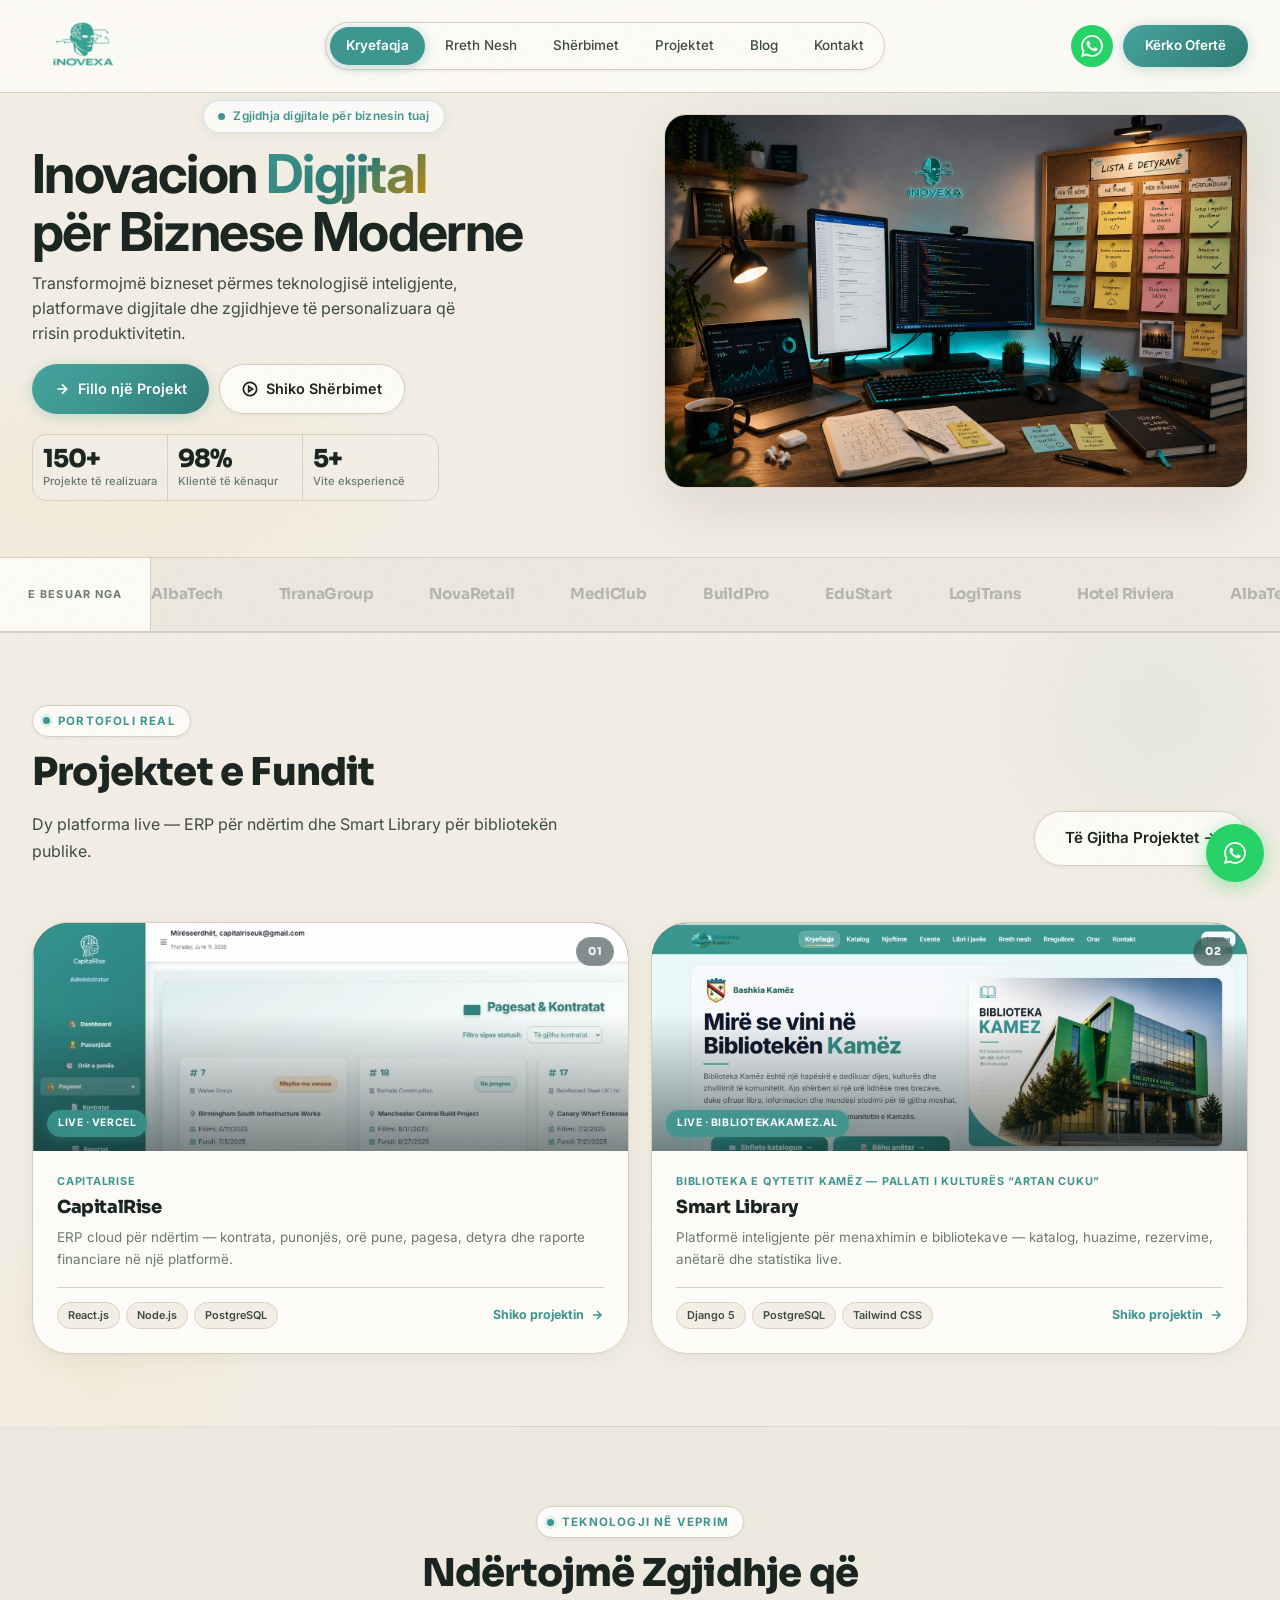
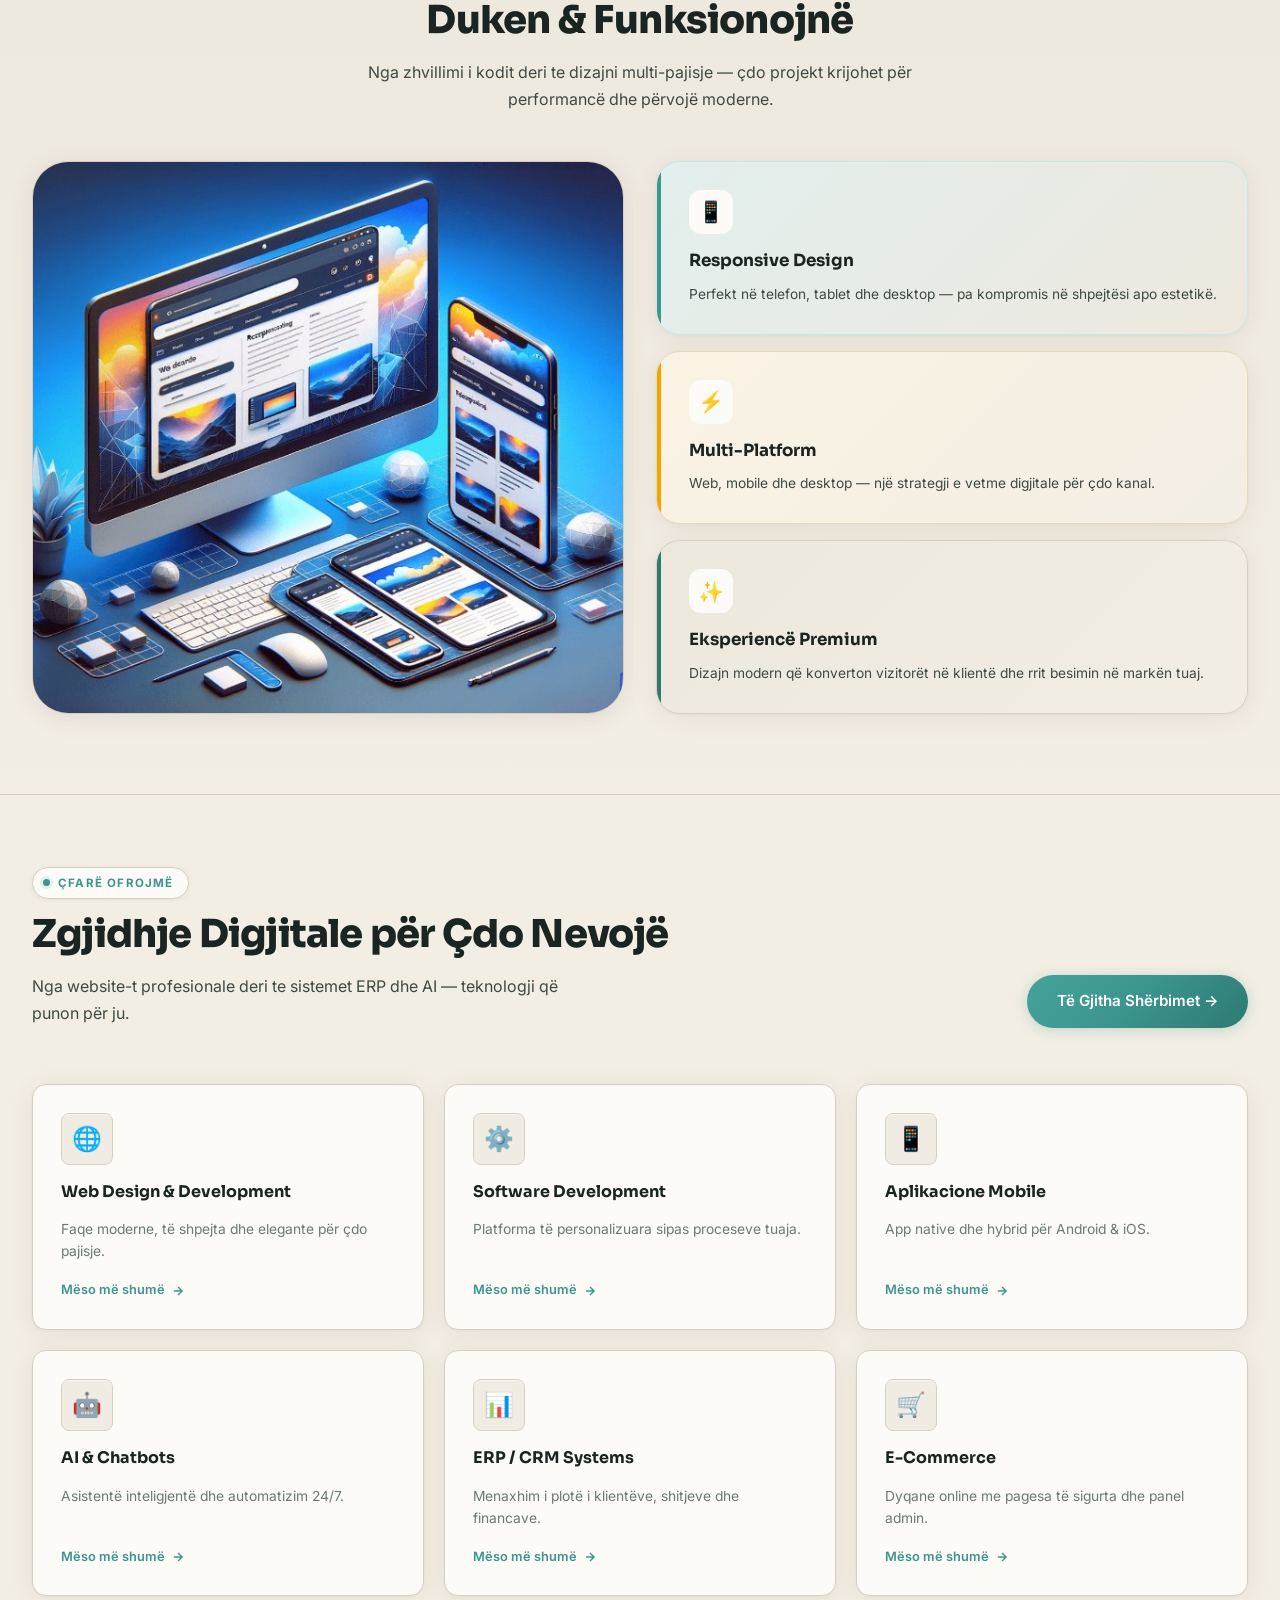
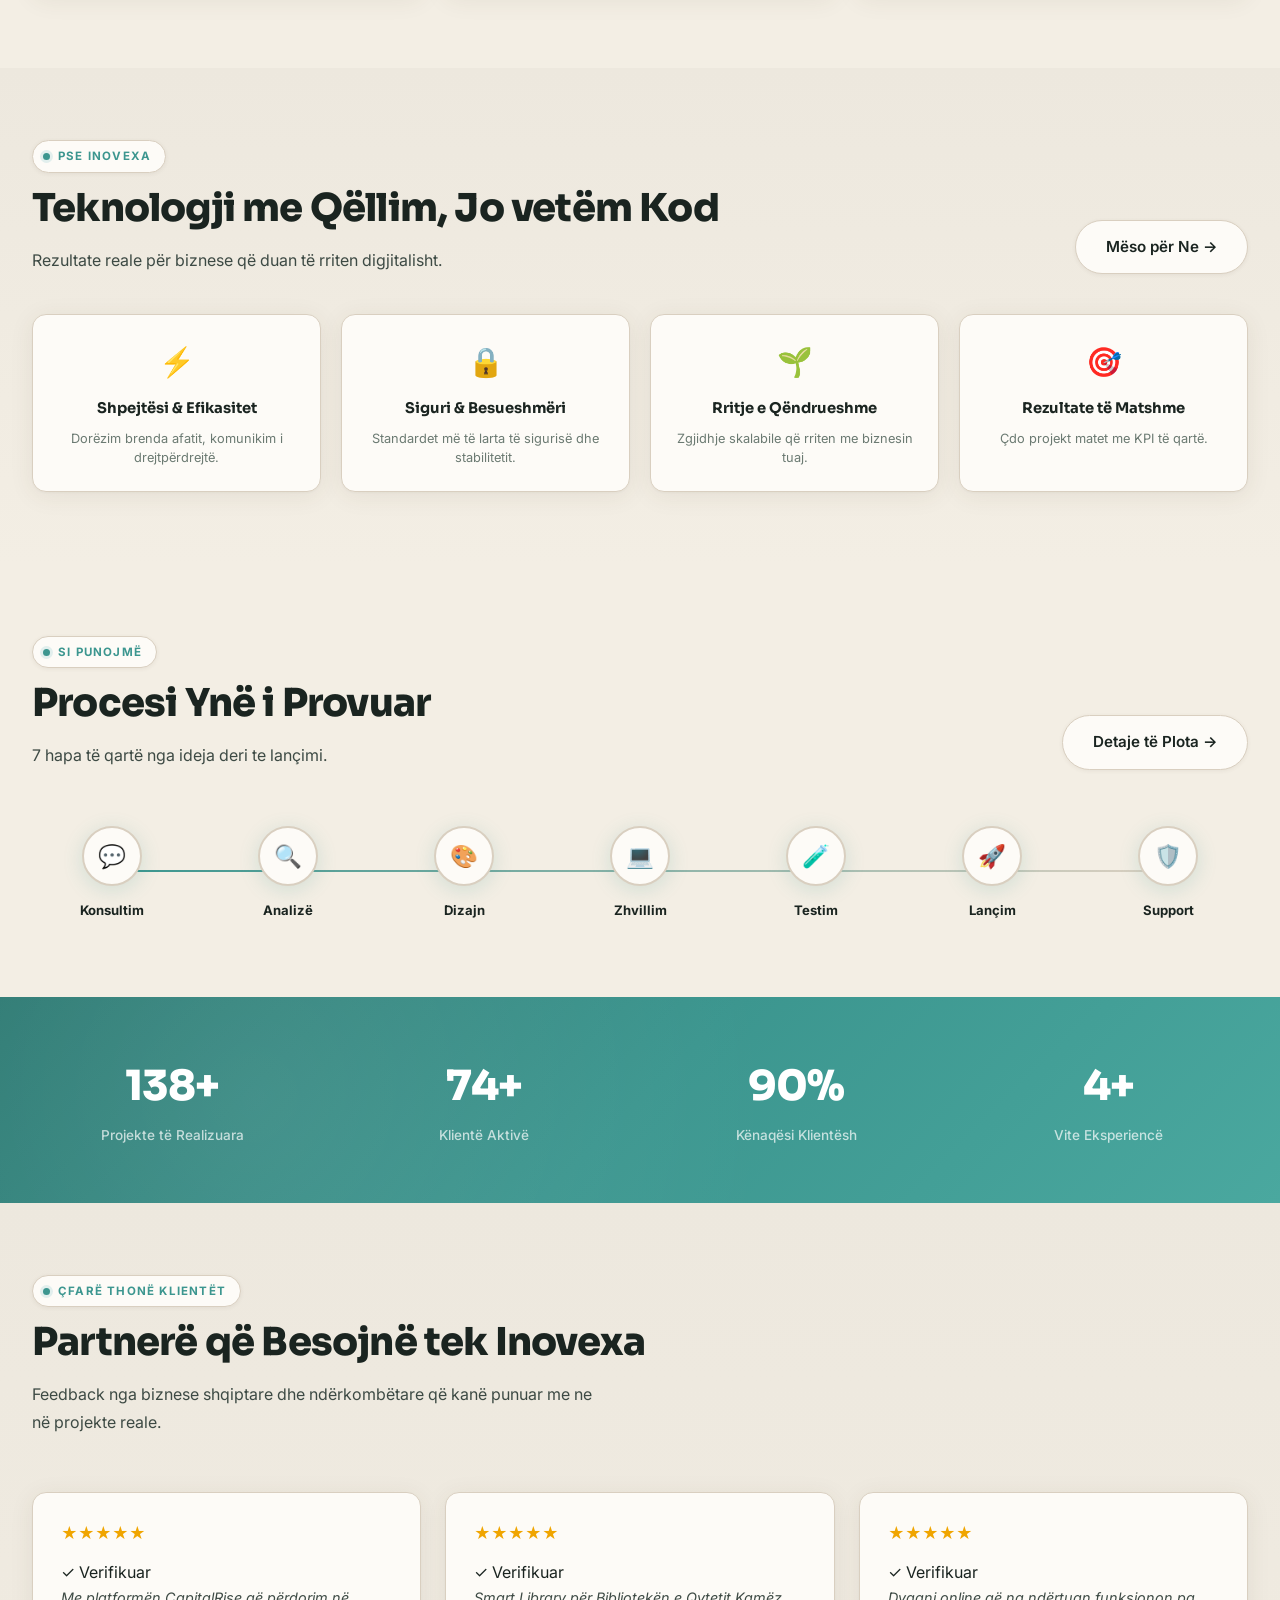
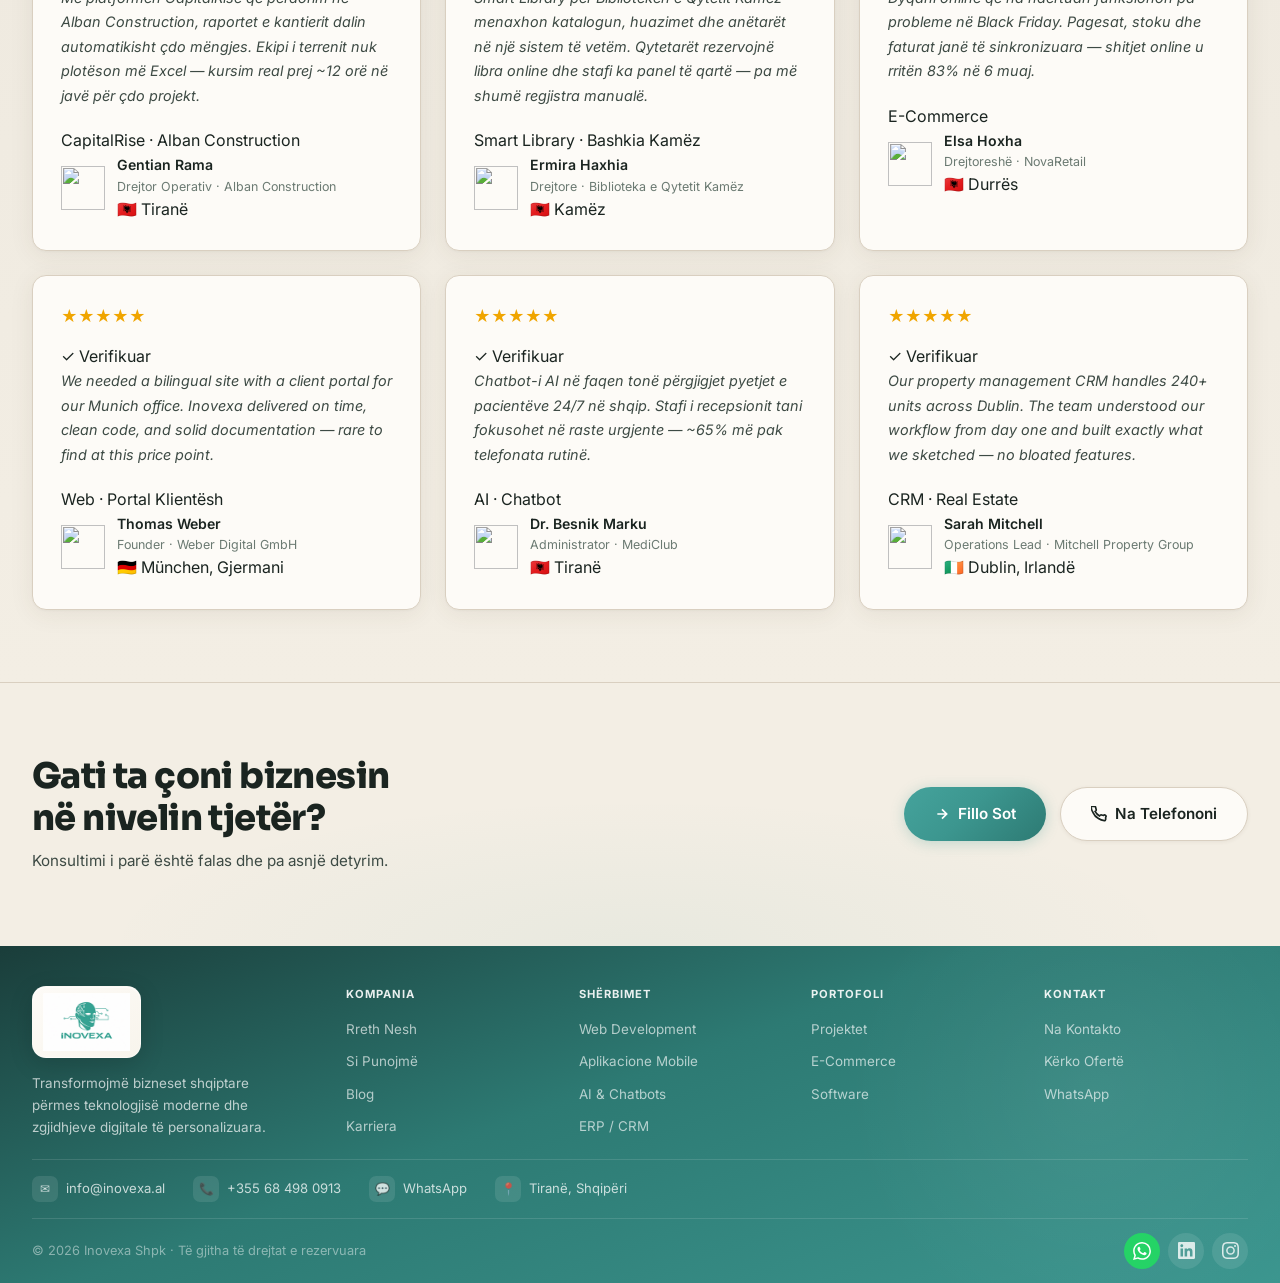
==== commit 7cae34a5: ".." ====
--- a/index.html
+++ b/index.html
@@ -276,39 +276,112 @@
 </div>
 
 <!-- TESTIMONIALS -->
-<section class="testimonials section-compact">
+<section class="testimonials section-compact" id="testimonials">
   <div class="section-inner">
     <div class="section-header reveal">
       <div>
         <span class="section-tag">Çfarë Thonë Klientët</span>
         <h2 class="section-title">Partnerë që Besojnë tek Inovexa</h2>
-      </div>
-    </div>
-    <div class="testimonials-grid">
-      <div class="testi-card reveal">
-        <div class="testi-stars">★★★★★</div>
-        <p class="testi-text">"Inovexa na ndërtoi një sistem ERP që na uli kohën e punës manuale me 60%. Ekipi ishte shumë profesional."</p>
-        <div class="testi-author">
-          <div class="testi-avatar">AK</div>
-          <div><div class="testi-name">Andi Krasniqi</div><div class="testi-co">CEO · AlbaTech Solutions</div></div>
-        </div>
-      </div>
-      <div class="testi-card reveal">
-        <div class="testi-stars">★★★★★</div>
-        <p class="testi-text">"Platforma e-commerce rriti shitjet online me 80% brenda gjashtë muajve. Rekomandoj me plotë besim."</p>
-        <div class="testi-author">
-          <div class="testi-avatar">EH</div>
-          <div><div class="testi-name">Elsa Hoxha</div><div class="testi-co">Drejtoreshë · NovaRetail</div></div>
-        </div>
-      </div>
-      <div class="testi-card reveal">
-        <div class="testi-stars">★★★★★</div>
-        <p class="testi-text">"Chatbot-i AI përgjigjet 70% të pyetjeve automatikisht. Kursejmë kohë çdo ditë."</p>
-        <div class="testi-author">
-          <div class="testi-avatar">BM</div>
-          <div><div class="testi-name">Besi Marku</div><div class="testi-co">Menaxher · MediClub</div></div>
-        </div>
-      </div>
+        <p class="section-sub">Feedback nga biznese shqiptare dhe ndërkombëtare që kanë punuar me ne në projekte reale.</p>
+      </div>
+    </div>
+    <div class="testimonials-grid testimonials-grid--rich">
+      <article class="testi-card reveal">
+        <div class="testi-card-head">
+          <div class="testi-stars" aria-label="5 yje">★★★★★</div>
+          <span class="testi-verified">✓ Verifikuar</span>
+        </div>
+        <blockquote class="testi-text">Me platformën CapitalRise që përdorim në Alban Construction, raportet e kantierit dalin automatikisht çdo mëngjes. Ekipi i terrenit nuk plotëson më Excel — kursim real prej ~12 orë në javë për çdo projekt.</blockquote>
+        <span class="testi-tag">CapitalRise · Alban Construction</span>
+        <footer class="testi-author">
+          <img class="testi-avatar-img" src="https://ui-avatars.com/api/?name=Gentian+Rama&background=2d7a73&color=fff&size=88&bold=true" alt="" width="44" height="44" loading="lazy"/>
+          <div class="testi-author-meta">
+            <div class="testi-name">Gentian Rama</div>
+            <div class="testi-co">Drejtor Operativ · Alban Construction</div>
+            <div class="testi-loc">🇦🇱 Tiranë</div>
+          </div>
+        </footer>
+      </article>
+      <article class="testi-card reveal">
+        <div class="testi-card-head">
+          <div class="testi-stars" aria-label="5 yje">★★★★★</div>
+          <span class="testi-verified">✓ Verifikuar</span>
+        </div>
+        <blockquote class="testi-text">Smart Library për Bibliotekën e Qytetit Kamëz menaxhon katalogun, huazimet dhe anëtarët në një sistem të vetëm. Qytetarët rezervojnë libra online dhe stafi ka panel të qartë — pa më shumë regjistra manualë.</blockquote>
+        <span class="testi-tag">Smart Library · Bashkia Kamëz</span>
+        <footer class="testi-author">
+          <img class="testi-avatar-img" src="https://ui-avatars.com/api/?name=Ermira+Haxhia&background=4aa89f&color=fff&size=88&bold=true" alt="" width="44" height="44" loading="lazy"/>
+          <div class="testi-author-meta">
+            <div class="testi-name">Ermira Haxhia</div>
+            <div class="testi-co">Drejtore · Biblioteka e Qytetit Kamëz</div>
+            <div class="testi-loc">🇦🇱 Kamëz</div>
+          </div>
+        </footer>
+      </article>
+      <article class="testi-card reveal">
+        <div class="testi-card-head">
+          <div class="testi-stars" aria-label="5 yje">★★★★★</div>
+          <span class="testi-verified">✓ Verifikuar</span>
+        </div>
+        <blockquote class="testi-text">Dyqani online që na ndërtuan funksionon pa probleme në Black Friday. Pagesat, stoku dhe faturat janë të sinkronizuara — shitjet online u rritën 83% në 6 muaj.</blockquote>
+        <span class="testi-tag">E-Commerce</span>
+        <footer class="testi-author">
+          <img class="testi-avatar-img" src="https://ui-avatars.com/api/?name=Elsa+Hoxha&background=3c968f&color=fff&size=88&bold=true" alt="" width="44" height="44" loading="lazy"/>
+          <div class="testi-author-meta">
+            <div class="testi-name">Elsa Hoxha</div>
+            <div class="testi-co">Drejtoreshë · NovaRetail</div>
+            <div class="testi-loc">🇦🇱 Durrës</div>
+          </div>
+        </footer>
+      </article>
+      <article class="testi-card reveal">
+        <div class="testi-card-head">
+          <div class="testi-stars" aria-label="5 yje">★★★★★</div>
+          <span class="testi-verified">✓ Verifikuar</span>
+        </div>
+        <blockquote class="testi-text">We needed a bilingual site with a client portal for our Munich office. Inovexa delivered on time, clean code, and solid documentation — rare to find at this price point.</blockquote>
+        <span class="testi-tag">Web · Portal Klientësh</span>
+        <footer class="testi-author">
+          <img class="testi-avatar-img" src="https://ui-avatars.com/api/?name=Thomas+Weber&background=1a3d3a&color=fff&size=88&bold=true" alt="" width="44" height="44" loading="lazy"/>
+          <div class="testi-author-meta">
+            <div class="testi-name">Thomas Weber</div>
+            <div class="testi-co">Founder · Weber Digital GmbH</div>
+            <div class="testi-loc">🇩🇪 München, Gjermani</div>
+          </div>
+        </footer>
+      </article>
+      <article class="testi-card reveal">
+        <div class="testi-card-head">
+          <div class="testi-stars" aria-label="5 yje">★★★★★</div>
+          <span class="testi-verified">✓ Verifikuar</span>
+        </div>
+        <blockquote class="testi-text">Chatbot-i AI në faqen tonë përgjigjet pyetjet e pacientëve 24/7 në shqip. Stafi i recepsionit tani fokusohet në raste urgjente — ~65% më pak telefonata rutinë.</blockquote>
+        <span class="testi-tag">AI · Chatbot</span>
+        <footer class="testi-author">
+          <img class="testi-avatar-img" src="https://ui-avatars.com/api/?name=Besnik+Marku&background=2d7a73&color=fff&size=88&bold=true" alt="" width="44" height="44" loading="lazy"/>
+          <div class="testi-author-meta">
+            <div class="testi-name">Dr. Besnik Marku</div>
+            <div class="testi-co">Administrator · MediClub</div>
+            <div class="testi-loc">🇦🇱 Tiranë</div>
+          </div>
+        </footer>
+      </article>
+      <article class="testi-card reveal">
+        <div class="testi-card-head">
+          <div class="testi-stars" aria-label="5 yje">★★★★★</div>
+          <span class="testi-verified">✓ Verifikuar</span>
+        </div>
+        <blockquote class="testi-text">Our property management CRM handles 240+ units across Dublin. The team understood our workflow from day one and built exactly what we sketched — no bloated features.</blockquote>
+        <span class="testi-tag">CRM · Real Estate</span>
+        <footer class="testi-author">
+          <img class="testi-avatar-img" src="https://ui-avatars.com/api/?name=Sarah+Mitchell&background=c98a00&color=fff&size=88&bold=true" alt="" width="44" height="44" loading="lazy"/>
+          <div class="testi-author-meta">
+            <div class="testi-name">Sarah Mitchell</div>
+            <div class="testi-co">Operations Lead · Mitchell Property Group</div>
+            <div class="testi-loc">🇮🇪 Dublin, Irlandë</div>
+          </div>
+        </footer>
+      </article>
     </div>
   </div>
 </section>
--- a/css/layout.css
+++ b/css/layout.css
@@ -222,15 +222,27 @@
 }
 
 .site-footer-logo {
-  display: inline-block;
-  background: rgba(253, 251, 247, 0.95);
-  border-radius: 12px;
-  padding: 8px 14px;
-  margin-bottom: 12px;
-  transition: transform .25s;
-}
-.site-footer-logo:hover { transform: translateY(-2px); }
-.site-footer-logo img { height: 40px; width: auto; display: block; }
+  display: inline-flex;
+  align-items: center;
+  justify-content: center;
+  background: linear-gradient(145deg, #fdfbf7 0%, #f8f4ec 100%);
+  border-radius: 14px;
+  padding: 6px 10px;
+  margin-bottom: 14px;
+  border: 1px solid rgba(255,255,255,.28);
+  box-shadow: 0 6px 24px rgba(0,0,0,.14), inset 0 1px 0 rgba(255,255,255,.6);
+  transition: transform .25s, box-shadow .25s;
+}
+.site-footer-logo:hover {
+  transform: translateY(-2px);
+  box-shadow: 0 10px 28px rgba(0,0,0,.18), inset 0 1px 0 rgba(255,255,255,.6);
+}
+.site-footer-logo img {
+  height: 58px;
+  width: auto;
+  display: block;
+  object-fit: contain;
+}
 
 .site-footer-brand p {
   font-size: .84rem; line-height: 1.65;
@@ -307,10 +319,10 @@
     line-height: 1.55;
   }
   .site-footer-logo {
-    padding: 6px 12px;
+    padding: 5px 8px;
     margin-bottom: 10px;
   }
-  .site-footer-logo img { height: 34px; }
+  .site-footer-logo img { height: 48px; }
   .site-footer-col {
     border-bottom: 1px solid rgba(255,255,255,.1);
   }
@@ -391,6 +403,12 @@
 .sf-social.sf-wa { background: #25d366; color: #fff; }
 .sf-social.sf-wa:hover { background: #1fb855; }
 .sf-social.sf-wa svg { width: 18px; height: 18px; }
+.sf-social.sf-li:hover { background: #0a66c2; color: #fff; }
+.sf-social.sf-ig:hover {
+  background: linear-gradient(45deg, #f09433, #e6683c, #dc2743, #cc2366, #bc1888);
+  color: #fff;
+}
+.sf-social svg { width: 17px; height: 17px; display: block; }
 
 /* WhatsApp float */
 .whatsapp-float {
--- a/css/home.css
+++ b/css/home.css
@@ -3,7 +3,7 @@
 /* Hero — clean white */
 .home-hero {
   position: relative;
-  padding: 108px 32px 72px;
+  padding: 92px 32px 56px;
   overflow: hidden;
   background: var(--bg-page);
 }
@@ -11,35 +11,85 @@
   content: '';
   position: absolute; inset: 0;
   background:
-    radial-gradient(ellipse 80% 60% at 90% 10%, rgba(60,150,143,.07) 0%, transparent 55%),
-    radial-gradient(ellipse 60% 50% at 5% 90%, rgba(240,165,0,.05) 0%, transparent 50%);
+    radial-gradient(ellipse 70% 55% at 88% 18%, rgba(60,150,143,.09) 0%, transparent 58%),
+    radial-gradient(ellipse 50% 45% at 8% 88%, rgba(240,165,0,.06) 0%, transparent 52%);
+  pointer-events: none;
+}
+.home-hero::after {
+  content: '';
+  position: absolute; inset: 0;
+  background-image: radial-gradient(rgba(60,150,143,.07) 1px, transparent 1px);
+  background-size: 28px 28px;
+  mask-image: linear-gradient(180deg, rgba(0,0,0,.35) 0%, transparent 70%);
   pointer-events: none;
 }
 .home-hero-mesh { display: none; }
 
 .home-hero-inner {
   max-width: 1280px; margin: 0 auto;
-  display: grid; grid-template-columns: 1fr 1fr; gap: 64px; align-items: center;
+  display: grid; grid-template-columns: 1fr 1fr; gap: 48px; align-items: center;
   position: relative; z-index: 1;
 }
 
+.home-page .hero-content {
+  display: flex;
+  flex-direction: column;
+  justify-content: center;
+  align-items: flex-start;
+}
+
+.home-page .hero-badge {
+  align-self: center;
+  width: fit-content;
+  max-width: 100%;
+  margin-bottom: 12px;
+  padding: 6px 14px;
+  font-size: .74rem;
+  font-weight: 600;
+  letter-spacing: .2px;
+  text-transform: none;
+  background: rgba(255,255,255,.72);
+  backdrop-filter: blur(8px);
+  border: 1px solid rgba(60,150,143,.22);
+  box-shadow: 0 2px 12px rgba(60,150,143,.08);
+}
+
 .home-hero h1 {
-  font-size: clamp(2.2rem, 4.8vw, 3.5rem);
-  letter-spacing: -1.8px;
-}
-.home-hero .hero-sub { max-width: 480px; font-size: 1.05rem; }
+  font-size: clamp(2.15rem, 4.5vw, 3.35rem);
+  letter-spacing: -1.6px;
+  line-height: 1.08;
+  margin-bottom: 10px;
+}
+.home-hero .hero-sub {
+  max-width: 460px;
+  font-size: 1rem;
+  line-height: 1.58;
+  margin-bottom: 18px;
+  color: var(--text-mid);
+}
+.home-page .hero-actions {
+  margin-bottom: 20px;
+  gap: 10px;
+}
+.home-page .hero-actions .btn-primary,
+.home-page .hero-actions .btn-secondary {
+  padding: 12px 22px;
+  font-size: .9rem;
+}
 
 /* Single hero image */
 .hero-single { position: relative; }
 .hero-single-frame {
-  border-radius: var(--radius-xl);
+  border-radius: 22px;
   overflow: hidden;
-  border: 1px solid var(--border);
-  box-shadow: 0 20px 60px rgba(72, 58, 42, .12), 0 4px 16px rgba(72, 58, 42, .06);
+  border: 1px solid rgba(217,207,192,.8);
+  box-shadow:
+    0 24px 56px rgba(72, 58, 42, .11),
+    0 0 0 1px rgba(255,255,255,.5) inset;
   animation: floatMain 7s ease-in-out infinite;
 }
 .hero-single-frame img {
-  width: 100%; height: 400px; object-fit: cover; display: block;
+  width: 100%; height: 372px; object-fit: cover; display: block;
   transition: transform .7s ease;
 }
 .hero-single:hover .hero-single-frame img { transform: scale(1.03); }
@@ -56,9 +106,17 @@
   max-width: 480px;
 }
 .home-page .hero-stats > div {
-  padding: 18px 16px;
+  padding: 12px 10px;
   border-right: 1px solid var(--border);
   transition: background .25s;
+}
+.home-page .hero-stat-val {
+  font-size: 1.55rem;
+}
+.home-page .hero-stat-lbl {
+  font-size: .7rem;
+  margin-top: 3px;
+  line-height: 1.25;
 }
 .home-page .hero-stats > div:last-child { border-right: none; }
 .home-page .hero-stats > div:hover { background: rgba(60, 150, 143, .06); }
--- a/css/mobile.css
+++ b/css/mobile.css
@@ -118,29 +118,33 @@
     padding: 68px 20px 44px !important;
   }
   .home-hero .hero-badge {
-    margin-bottom: 16px;
-    padding: 5px 12px;
-    font-size: .68rem;
-    letter-spacing: .6px;
+    align-self: center;
+    width: fit-content;
+    max-width: 100%;
+    margin-bottom: 12px;
+    padding: 6px 14px;
+    font-size: .7rem;
+    letter-spacing: .15px;
+    text-transform: none;
   }
   .home-hero h1 {
     font-size: clamp(1.75rem, 7.5vw, 2.2rem) !important;
     letter-spacing: -.9px !important;
-    line-height: 1.14 !important;
-    margin-bottom: 14px;
+    line-height: 1.12 !important;
+    margin-bottom: 8px;
   }
   .home-hero .hero-sub {
     font-size: .9rem;
-    line-height: 1.68;
+    line-height: 1.55;
     color: var(--text-mid);
-    margin-bottom: 24px;
+    margin-bottom: 16px;
     max-width: none;
   }
   .hero-actions {
     flex-direction: column;
     width: 100%;
     gap: 10px;
-    margin-bottom: 28px;
+    margin-bottom: 18px;
   }
   .hero-actions .btn-primary,
   .hero-actions .btn-secondary {
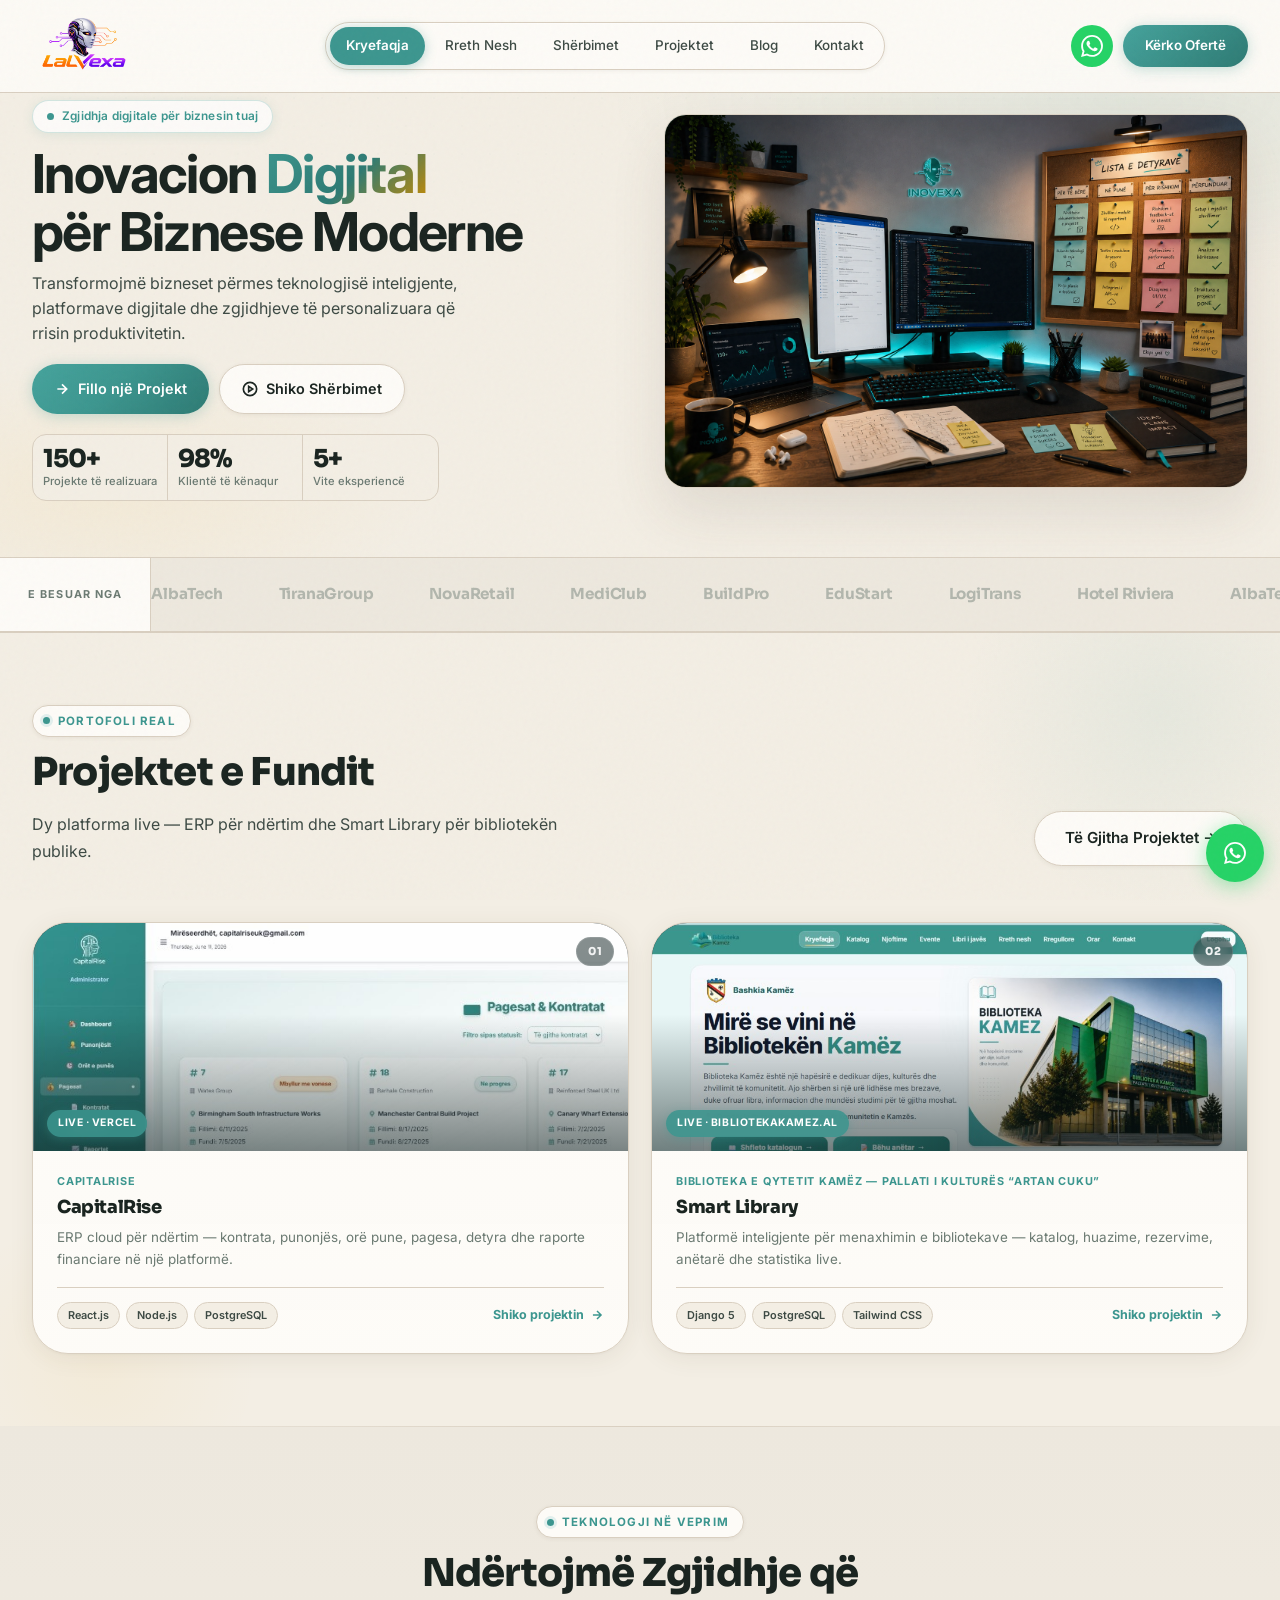
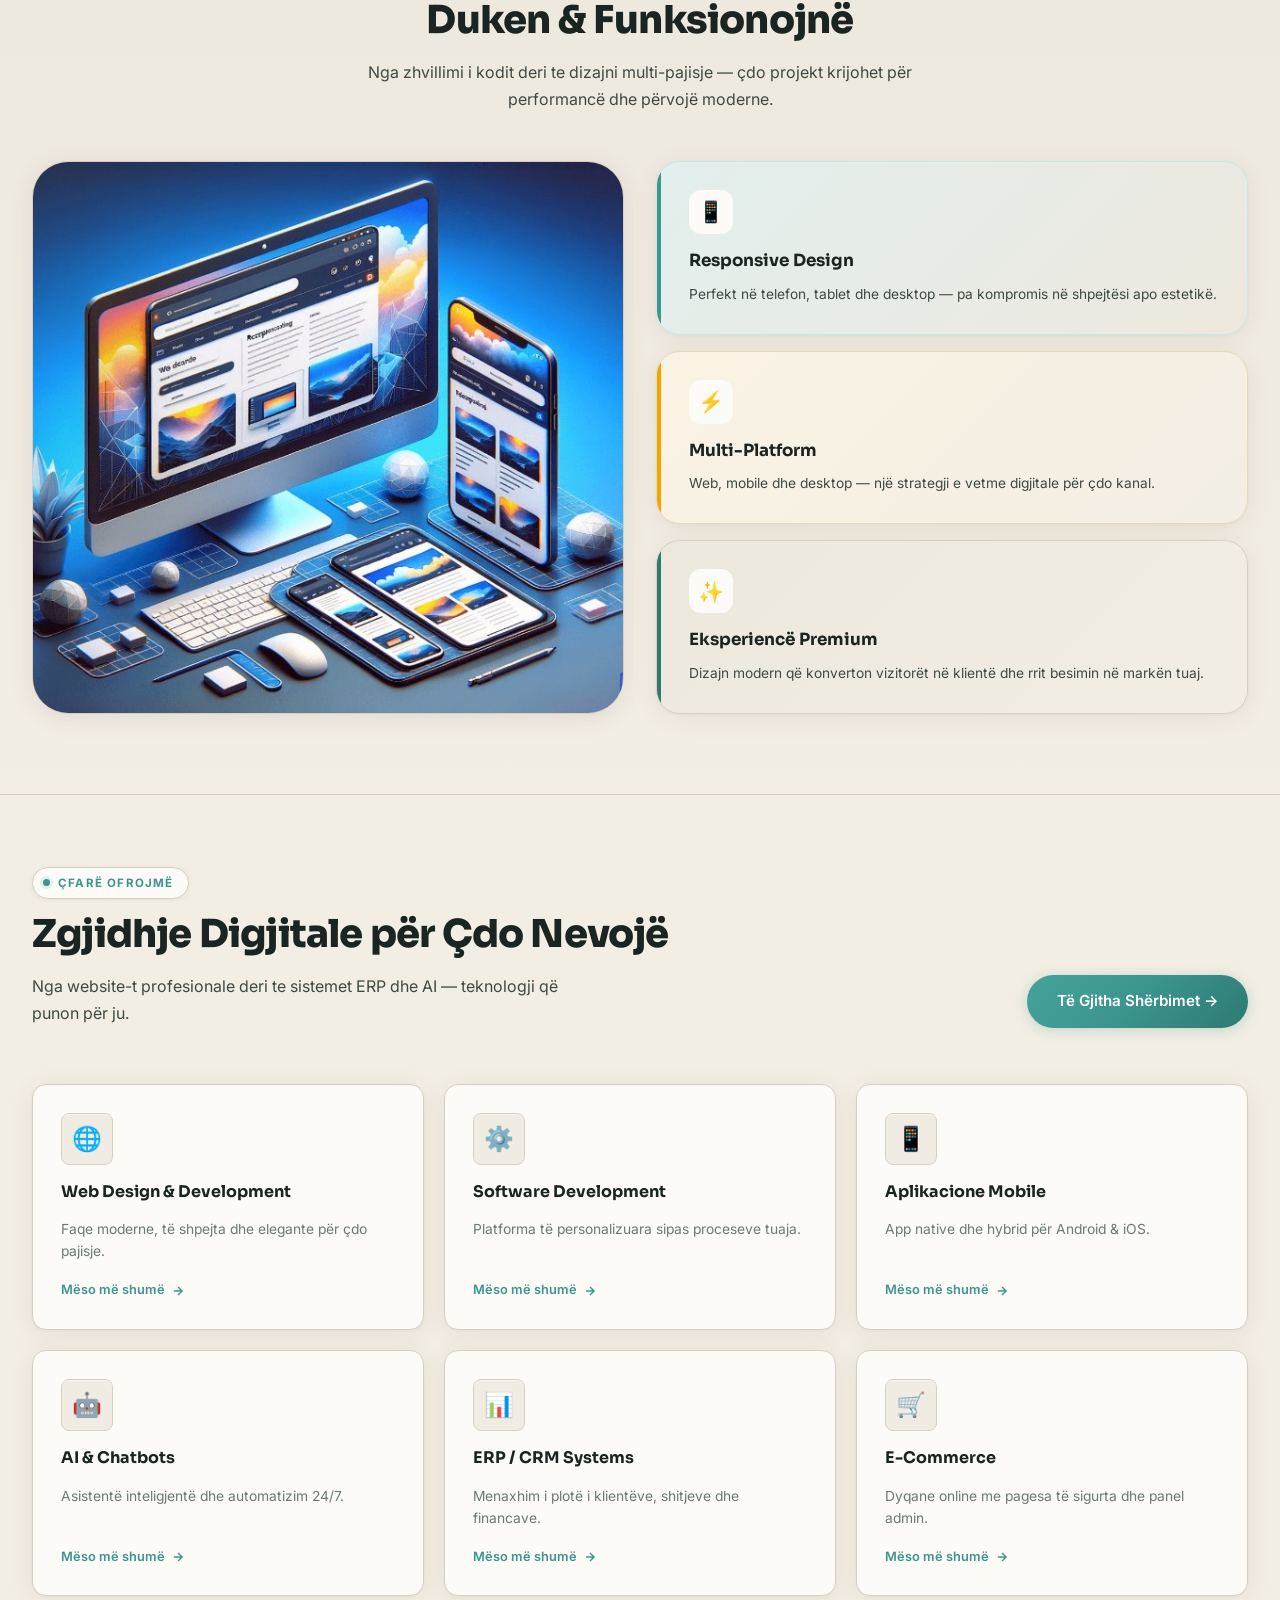
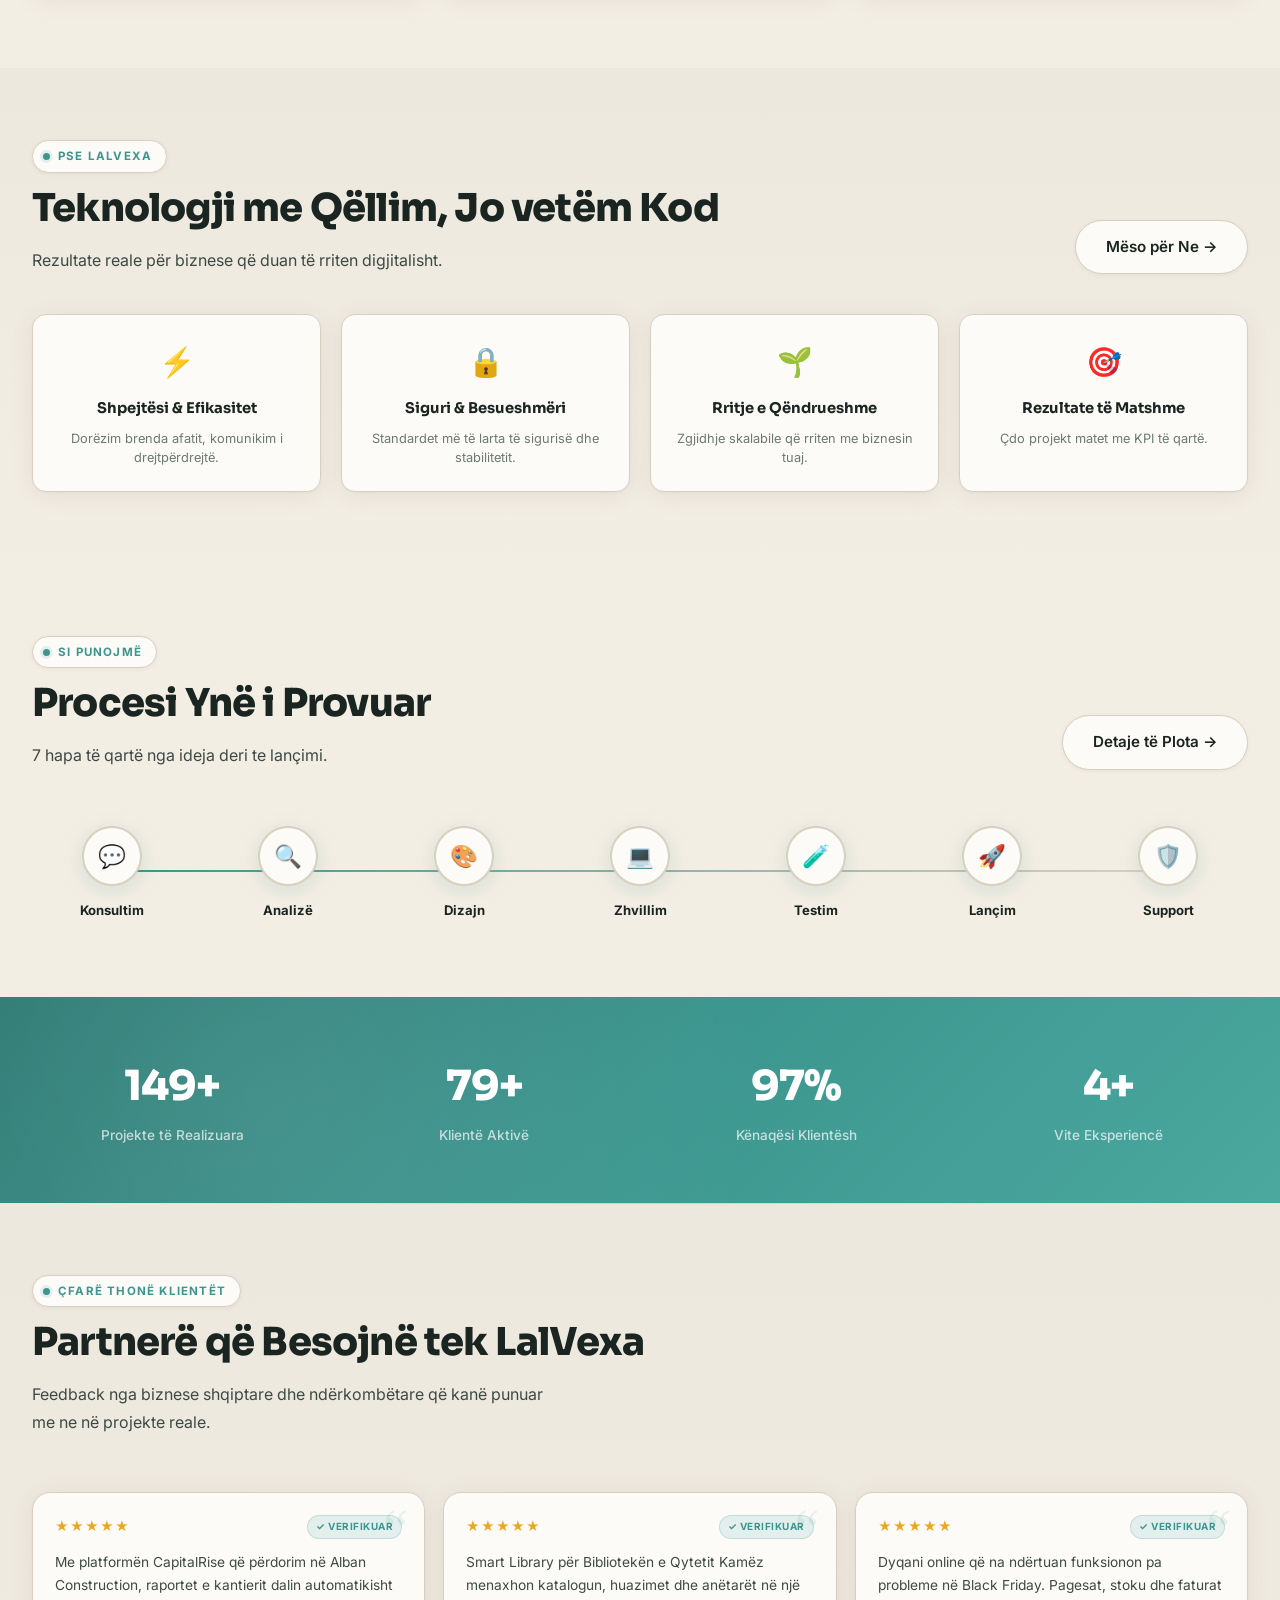
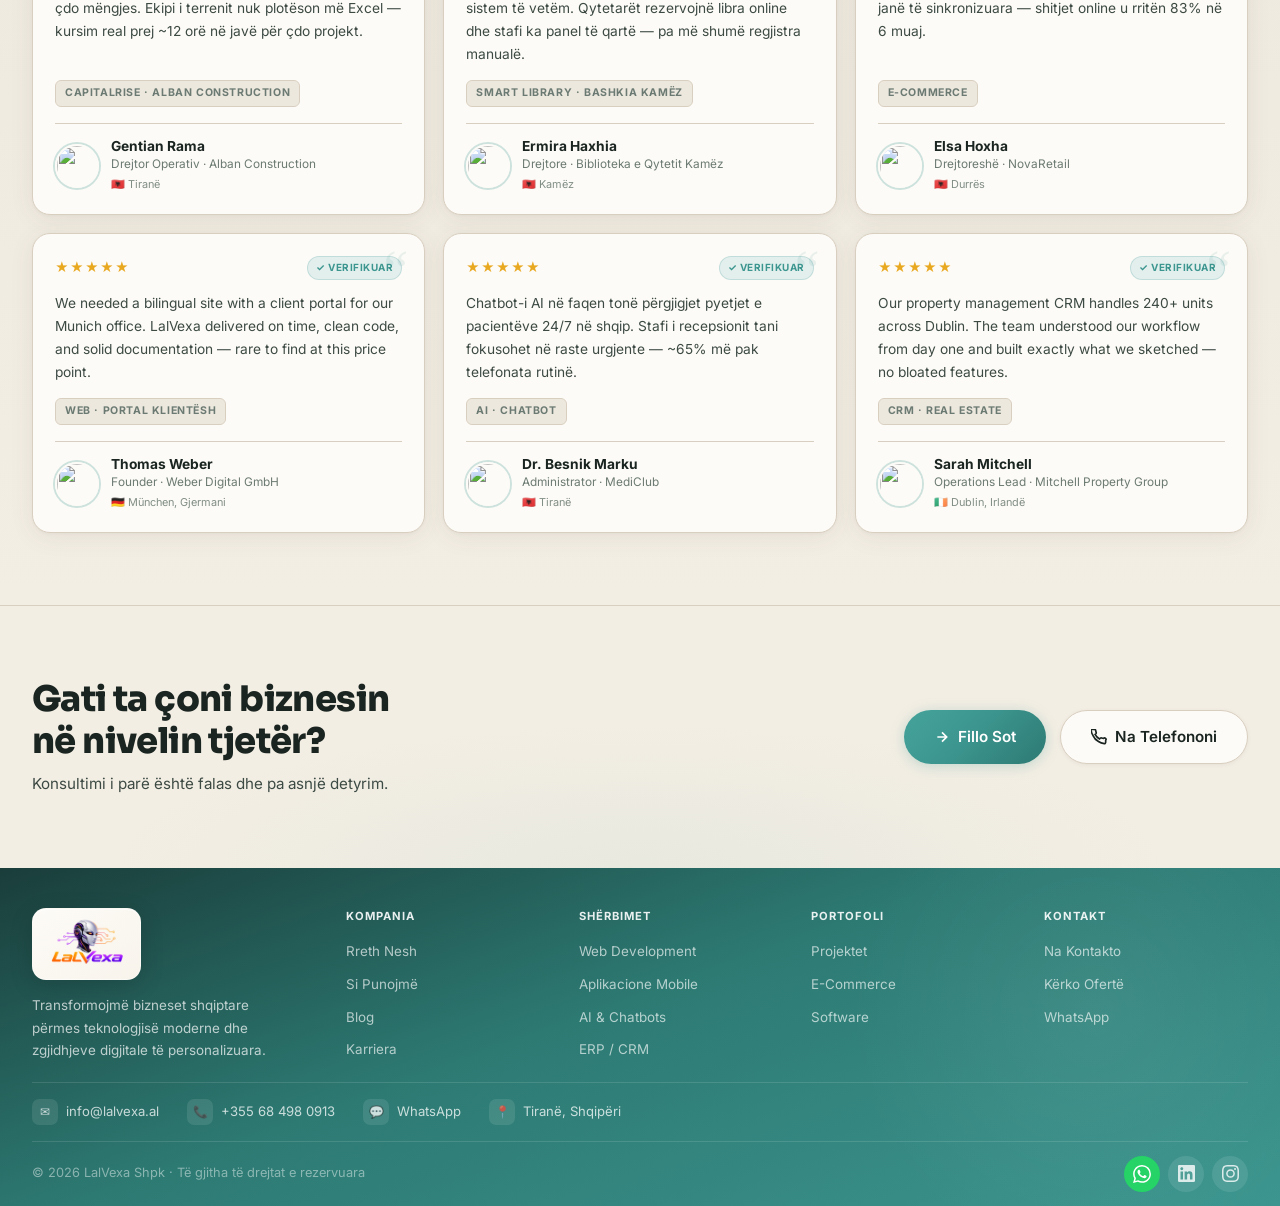
==== commit 1473237e: "Add files via upload" ====
--- a/index.html
+++ b/index.html
@@ -4,25 +4,25 @@
 <meta charset="UTF-8"/>
 <meta name="google-site-verification" content="TfOf0JY8B09urbe7KC811WvcpAt-Qf1hl_Z0CG76e5A"/>
 <meta name="viewport" content="width=device-width, initial-scale=1.0"/>
-<meta name="description" content="Inovexa SHPK — kompani IT në Tiranë për zhvillim software, website, ERP/CRM, AI dhe automatizim biznesi. Konsultim falas për biznese në Shqipëri."/>
-<meta name="keywords" content="kompani IT Tirane, zhvillim software Shqiperi, web design Tirane, ERP CRM Shqiperi, AI chatbot, automatizim biznesi, Inovexa"/>
+<meta name="description" content="LalVexa SHPK — kompani IT në Tiranë për zhvillim software, website, ERP/CRM, AI dhe automatizim biznesi. Konsultim falas për biznese në Shqipëri."/>
+<meta name="keywords" content="kompani IT Tirane, zhvillim software Shqiperi, web design Tirane, ERP CRM Shqiperi, AI chatbot, automatizim biznesi, LalVexa"/>
 <meta name="robots" content="index,follow"/>
-<link rel="canonical" href="https://inovexa.al/"/>
+<link rel="canonical" href="https://lalvexa.al/"/>
 <meta property="og:locale" content="sq_AL"/>
-<title>Inovexa - Kryefaqja</title>
+<title>LalVexa - Kryefaqja</title>
 <link rel="icon" href="assets/logo_inovexa.png" type="image/png"/>
 <link rel="apple-touch-icon" href="assets/logo_inovexa.png"/>
 <meta name="theme-color" content="#3c968f"/>
 <meta property="og:type" content="website"/>
-<meta property="og:site_name" content="Inovexa"/>
-<meta property="og:title" content="Inovexa - Kryefaqja"/>
+<meta property="og:site_name" content="LalVexa"/>
+<meta property="og:title" content="LalVexa - Kryefaqja"/>
 <meta property="og:description" content="Zgjidhje digjitale premium: software, web, AI, ERP/CRM dhe automatizim për biznese shqiptare."/>
-<meta property="og:url" content="https://inovexa.al/"/>
-<meta property="og:image" content="https://inovexa.al/assets/logo_inovexa.png"/>
+<meta property="og:url" content="https://lalvexa.al/"/>
+<meta property="og:image" content="https://lalvexa.al/assets/logo_inovexa.png"/>
 <meta name="twitter:card" content="summary_large_image"/>
-<meta name="twitter:title" content="Inovexa - Kryefaqja"/>
+<meta name="twitter:title" content="LalVexa - Kryefaqja"/>
 <meta name="twitter:description" content="Software, web, ERP/CRM dhe AI për biznese moderne në Shqipëri."/>
-<meta name="twitter:image" content="https://inovexa.al/assets/logo_inovexa.png"/>
+<meta name="twitter:image" content="https://lalvexa.al/assets/logo_inovexa.png"/>
 <link href="https://fonts.googleapis.com/css2?family=Inter:wght@300;400;500;600;700;800&family=Sora:wght@300;400;600;700;800&display=swap" rel="stylesheet"/>
 <link rel="stylesheet" href="css/style.css"/>
 <link rel="stylesheet" href="css/layout.css"/>
@@ -73,7 +73,7 @@
 
     <div class="hero-single reveal">
       <div class="hero-single-frame">
-        <img src="assets/images/hero-workspace.jpg" alt="Ekipi Inovexa në zhvillim software" loading="eager"/>
+        <img src="assets/images/hero-workspace.jpg" alt="Ekipi LalVexa në zhvillim software" loading="eager"/>
       </div>
     </div>
   </div>
@@ -206,12 +206,12 @@
   </div>
 </section>
 
-<!-- PSE INOVEXA -->
+<!-- PSE LALVEXA -->
 <section class="why section-compact" id="why">
   <div class="section-inner">
     <div class="section-header reveal" style="margin-bottom:40px">
       <div>
-        <span class="section-tag">Pse Inovexa</span>
+        <span class="section-tag">Pse LalVexa</span>
         <h2 class="section-title">Teknologji me Qëllim, Jo vetëm Kod</h2>
         <p class="section-sub">Rezultate reale për biznese që duan të rriten digjitalisht.</p>
       </div>
@@ -281,7 +281,7 @@
     <div class="section-header reveal">
       <div>
         <span class="section-tag">Çfarë Thonë Klientët</span>
-        <h2 class="section-title">Partnerë që Besojnë tek Inovexa</h2>
+        <h2 class="section-title">Partnerë që Besojnë tek LalVexa</h2>
         <p class="section-sub">Feedback nga biznese shqiptare dhe ndërkombëtare që kanë punuar me ne në projekte reale.</p>
       </div>
     </div>
@@ -339,7 +339,7 @@
           <div class="testi-stars" aria-label="5 yje">★★★★★</div>
           <span class="testi-verified">✓ Verifikuar</span>
         </div>
-        <blockquote class="testi-text">We needed a bilingual site with a client portal for our Munich office. Inovexa delivered on time, clean code, and solid documentation — rare to find at this price point.</blockquote>
+        <blockquote class="testi-text">We needed a bilingual site with a client portal for our Munich office. LalVexa delivered on time, clean code, and solid documentation — rare to find at this price point.</blockquote>
         <span class="testi-tag">Web · Portal Klientësh</span>
         <footer class="testi-author">
           <img class="testi-avatar-img" src="https://ui-avatars.com/api/?name=Thomas+Weber&background=1a3d3a&color=fff&size=88&bold=true" alt="" width="44" height="44" loading="lazy"/>
@@ -418,23 +418,23 @@
   "@graph": [
     {
       "@type": "WebSite",
-      "@id": "https://inovexa.al/#website",
-      "url": "https://inovexa.al/",
-      "name": "Inovexa",
+      "@id": "https://lalvexa.al/#website",
+      "url": "https://lalvexa.al/",
+      "name": "LalVexa",
       "description": "Zgjidhje digjitale premium: software, web, AI, ERP/CRM dhe automatizim për biznese shqiptare.",
       "inLanguage": "sq",
-      "publisher": { "@id": "https://inovexa.al/#organization" }
+      "publisher": { "@id": "https://lalvexa.al/#organization" }
     },
     {
       "@type": ["Organization", "LocalBusiness", "ProfessionalService"],
-      "@id": "https://inovexa.al/#organization",
-      "name": "Inovexa SHPK",
-      "legalName": "Inovexa SHPK",
-      "url": "https://inovexa.al/",
-      "logo": "https://inovexa.al/assets/logo_inovexa.png",
-      "image": "https://inovexa.al/assets/logo_inovexa.png",
+      "@id": "https://lalvexa.al/#organization",
+      "name": "LalVexa SHPK",
+      "legalName": "LalVexa SHPK",
+      "url": "https://lalvexa.al/",
+      "logo": "https://lalvexa.al/assets/logo_inovexa.png",
+      "image": "https://lalvexa.al/assets/logo_inovexa.png",
       "description": "Kompani teknologjie në Tiranë për zhvillim software, website, aplikacione mobile, ERP/CRM, AI dhe automatizim biznesi.",
-      "email": "info@inovexa.al",
+      "email": "info@lalvexa.al",
       "telephone": "+355684980913",
       "address": {
         "@type": "PostalAddress",
@@ -460,8 +460,8 @@
         "Aplikacione mobile"
       ],
       "sameAs": [
-        "https://al.linkedin.com/in/inovexashpk",
-        "https://www.instagram.com/Inovexa_shpk/"
+        "https://al.linkedin.com/in/lalvexashpk",
+        "https://www.instagram.com/LalVexa_shpk/"
       ]
     }
   ]
--- a/css/style.css
+++ b/css/style.css
@@ -484,7 +484,7 @@
   .service-link svg { width: 14px; height: 14px; transition: transform .2s; }
   .service-card:hover .service-link svg { transform: translateX(4px); }
 
-  /* â”€â”€ WHY INOVEXA â”€â”€ */
+  /* â”€â”€ WHY LALVEXA â”€â”€ */
   .why { background: var(--bg-page); }
   .why-grid {
     display: grid; grid-template-columns: 1fr 1fr; gap: 64px;
@@ -721,7 +721,7 @@
     .footer-top { grid-template-columns: 1fr 1fr; }
   }
   @media (max-width: 640px) {
-    section { padding: 64px 20px; }
+    section:not(.home-hero) { padding: 64px 20px; }
     .hero { padding: 100px 20px 64px; }
     .hero-stats { gap: 24px; }
     .process-steps { grid-template-columns: repeat(2, 1fr); }
--- a/css/layout.css
+++ b/css/layout.css
@@ -312,15 +312,22 @@
   .site-footer-brand {
     grid-column: 1 / -1;
     margin-bottom: 8px;
+    display: flex;
+    flex-direction: column;
+    align-items: center;
+    text-align: center;
   }
   .site-footer-brand p {
     font-size: .8rem;
     max-width: none;
     line-height: 1.55;
+    text-align: center;
   }
   .site-footer-logo {
     padding: 5px 8px;
     margin-bottom: 10px;
+    margin-left: auto;
+    margin-right: auto;
   }
   .site-footer-logo img { height: 48px; }
   .site-footer-col {
@@ -487,11 +494,24 @@
   }
 
   body { padding-top: 56px; }
-  .home-page .home-hero { margin-top: -56px; }
+  .home-page .home-hero {
+    margin-top: -56px;
+    padding-top: 0;
+  }
   .page-hero { padding-top: 16px !important; }
 }
 
+@media (max-width: 768px) {
+  body { padding-top: 56px; }
+  .home-page .home-hero {
+    margin-top: 0 !important;
+    padding-top: 0 !important;
+  }
+}
+
 @media (max-width: 640px) {
+  body { padding-top: 52px; }
+  .home-page .home-hero { margin-top: -52px; }
   .site-nav-inner { padding: 8px 14px; min-height: 52px; }
   .site-nav-logo img,
   .site-nav-logo-img { height: 36px; }
--- a/css/home.css
+++ b/css/home.css
@@ -36,10 +36,12 @@
   flex-direction: column;
   justify-content: center;
   align-items: flex-start;
+  width: 100%;
+  box-sizing: border-box;
 }
 
 .home-page .hero-badge {
-  align-self: center;
+  align-self: flex-start;
   width: fit-content;
   max-width: 100%;
   margin-bottom: 12px;
@@ -220,6 +222,224 @@
 }
 .home-page .testimonials {
   background: linear-gradient(180deg, var(--surface-3) 0%, var(--bg-page) 100%);
+  position: relative;
+  overflow: hidden;
+}
+.home-page .testimonials::before {
+  content: '';
+  position: absolute; top: 0; left: 0; right: 0; height: 1px;
+  background: linear-gradient(90deg, transparent, var(--border), transparent);
+}
+.home-page .testimonials .section-sub {
+  max-width: 52ch;
+  margin-top: 8px;
+}
+
+/* Rich testimonials grid */
+.testimonials-grid--rich {
+  grid-template-columns: repeat(3, 1fr);
+  gap: 18px;
+}
+.home-page .testi-card {
+  background: var(--surface);
+  border: 1px solid var(--border);
+  border-radius: 18px;
+  padding: 22px 22px 20px;
+  display: flex;
+  flex-direction: column;
+  gap: 0;
+  position: relative;
+  overflow: hidden;
+  box-shadow: 0 2px 14px rgba(72, 58, 42, .05);
+  transition: transform .3s cubic-bezier(.22, 1, .36, 1), box-shadow .3s, border-color .3s;
+}
+.home-page .testi-card::before {
+  content: '\201C';
+  position: absolute;
+  top: 8px; right: 16px;
+  font-family: Georgia, serif;
+  font-size: 3.5rem;
+  line-height: 1;
+  color: var(--brand);
+  opacity: .1;
+  pointer-events: none;
+}
+.home-page .testi-card:hover {
+  transform: translateY(-4px);
+  border-color: rgba(60, 150, 143, .35);
+  box-shadow: 0 14px 36px rgba(60, 150, 143, .1);
+}
+.home-page .testi-card::after {
+  content: '';
+  position: absolute; top: 0; left: 0; right: 0; height: 3px;
+  background: linear-gradient(90deg, var(--brand), var(--accent));
+  transform: scaleX(0); transform-origin: left;
+  transition: transform .4s ease;
+}
+.home-page .testi-card:hover::after { transform: scaleX(1); }
+
+.testi-card-head {
+  display: flex;
+  align-items: center;
+  justify-content: space-between;
+  gap: 10px;
+  margin-bottom: 12px;
+}
+.home-page .testi-stars {
+  color: #e8a820;
+  font-size: .82rem;
+  letter-spacing: 1px;
+  margin-bottom: 0;
+}
+.testi-verified {
+  font-size: .62rem;
+  font-weight: 700;
+  text-transform: uppercase;
+  letter-spacing: .5px;
+  color: var(--brand);
+  background: var(--brand-light);
+  border: 1px solid rgba(60, 150, 143, .2);
+  border-radius: 999px;
+  padding: 3px 8px;
+  white-space: nowrap;
+}
+.home-page .testi-text {
+  font-size: .86rem;
+  color: var(--text-mid);
+  line-height: 1.68;
+  margin-bottom: 14px;
+  font-style: normal;
+  flex: 1;
+  position: relative;
+  z-index: 1;
+}
+.testi-tag {
+  display: inline-flex;
+  align-self: flex-start;
+  font-size: .66rem;
+  font-weight: 700;
+  text-transform: uppercase;
+  letter-spacing: .6px;
+  color: var(--text-soft);
+  background: var(--surface-3);
+  border: 1px solid var(--border);
+  border-radius: 6px;
+  padding: 4px 9px;
+  margin-bottom: 16px;
+}
+.home-page .testi-author {
+  display: flex;
+  align-items: center;
+  gap: 12px;
+  padding-top: 14px;
+  border-top: 1px solid var(--border);
+  margin-top: auto;
+}
+.testi-avatar-img {
+  width: 44px;
+  height: 44px;
+  border-radius: 50%;
+  object-fit: cover;
+  flex-shrink: 0;
+  border: 2px solid var(--surface);
+  box-shadow: 0 0 0 2px rgba(60, 150, 143, .25);
+}
+.testi-author-meta { min-width: 0; }
+.home-page .testi-name {
+  font-weight: 700;
+  font-size: .86rem;
+  color: var(--text-dark);
+  line-height: 1.25;
+}
+.home-page .testi-co {
+  font-size: .74rem;
+  color: var(--text-soft);
+  margin-top: 2px;
+  line-height: 1.35;
+}
+.testi-loc {
+  font-size: .68rem;
+  color: var(--text-soft);
+  margin-top: 3px;
+  opacity: .85;
+}
+
+@media (max-width: 1100px) {
+  .testimonials-grid--rich {
+    grid-template-columns: repeat(2, 1fr);
+  }
+}
+
+@media (max-width: 768px) {
+  .home-page .testimonials {
+    overflow: visible;
+  }
+  .home-page .testimonials .section-inner {
+    width: 100%;
+    max-width: 100%;
+    box-sizing: border-box;
+  }
+  .home-page .testimonials .section-header {
+    text-align: center;
+    align-items: center !important;
+    margin-bottom: 28px !important;
+  }
+  .home-page .testimonials .section-header > div {
+    display: flex;
+    flex-direction: column;
+    align-items: center;
+  }
+  .home-page .testimonials .section-sub {
+    margin-left: auto;
+    margin-right: auto;
+    max-width: 34ch;
+    text-align: center;
+  }
+  .testimonials-grid--rich {
+    display: grid !important;
+    grid-template-columns: 1fr !important;
+    overflow-x: visible !important;
+    flex-wrap: unset !important;
+    scroll-snap-type: none !important;
+    gap: 12px !important;
+    padding: 0 !important;
+    width: 100%;
+  }
+  .home-page .testi-card {
+    flex: unset !important;
+    width: 100% !important;
+    max-width: 100% !important;
+    scroll-snap-align: unset !important;
+    padding: 18px 16px 16px;
+    box-sizing: border-box;
+  }
+  .home-page .testi-card:hover { transform: none; }
+  .home-page .testi-text {
+    font-size: .84rem;
+    line-height: 1.62;
+  }
+  .testi-card-head { margin-bottom: 10px; }
+  .testi-tag {
+    font-size: .64rem;
+    margin-bottom: 12px;
+  }
+  .home-page .testi-author {
+    padding-top: 12px;
+    gap: 10px;
+  }
+  .testi-avatar-img {
+    width: 40px;
+    height: 40px;
+  }
+  .home-page .testi-name { font-size: .84rem; }
+  .home-page .testi-co { font-size: .74rem; }
+}
+
+@media (max-width: 480px) {
+  .home-page .testi-card {
+    padding: 16px 14px 14px;
+  }
+  .home-page .testi-text { font-size: .82rem; }
 }
 
 /* Stats — softer */
@@ -287,18 +507,6 @@
 .home-page .process-step-circle { transition: transform .3s; }
 .home-page .process-step:hover .process-step-circle { transform: scale(1.08); }
 
-.home-page .testi-card {
-  background: var(--surface);
-  position: relative; overflow: hidden;
-}
-.home-page .testi-card::after {
-  content: ''; position: absolute; top: 0; left: 0; right: 0; height: 3px;
-  background: linear-gradient(90deg, var(--brand), var(--accent));
-  transform: scaleX(0); transform-origin: left;
-  transition: transform .4s ease;
-}
-.home-page .testi-card:hover::after { transform: scaleX(1); }
-
 .home-page #backTop { background: var(--brand-dark); }
 
 /* Animations */
@@ -315,7 +523,6 @@
   to { opacity: 1; transform: none; }
 }
 
-/* Mobile */
 @media (max-width: 1024px) {
   .home-hero-inner { grid-template-columns: 1fr; gap: 40px; }
   .hero-single { max-width: 560px; margin: 0 auto; width: 100%; }
@@ -324,21 +531,178 @@
   .cap-visual img { min-height: 260px; }
 }
 
+/* Mobile — kryefaqja */
 @media (max-width: 768px) {
-  .trusted-marquee { padding: 16px 0; }
-  .trusted-marquee-item { font-size: .82rem; padding: 0 20px; }
-}
-
-@media (max-width: 768px) {
-  .home-hero-inner { gap: 28px; }
-  .hero-single { order: -1; }
-  .hero-single-frame img { height: 200px; }
-  .hero-single-frame { animation: none; }
+  .home-page .home-hero {
+    margin-top: 0 !important;
+    padding: 8px 16px 28px !important;
+    overflow: visible;
+  }
+  .home-hero::after {
+    background-size: 22px 22px;
+    mask-image: linear-gradient(180deg, rgba(0,0,0,.12) 0%, transparent 40%);
+  }
+  .home-hero-inner {
+    grid-template-columns: 1fr;
+    gap: 18px;
+    width: 100%;
+    min-width: 0;
+  }
+  .home-page .hero-content {
+    align-items: stretch !important;
+    text-align: center !important;
+    width: 100% !important;
+    max-width: 100% !important;
+    order: 0;
+  }
+  .home-page .hero-content.reveal,
+  .home-page .hero-single.reveal {
+    opacity: 1 !important;
+    transform: none !important;
+  }
+  .home-page .hero-badge {
+    align-self: center !important;
+    margin-bottom: 10px;
+    padding: 6px 13px;
+    font-size: .68rem;
+    line-height: 1.35;
+    text-align: center;
+    white-space: normal;
+  }
+  .home-hero h1 {
+    font-size: clamp(1.62rem, 6.5vw, 2.05rem) !important;
+    letter-spacing: -.75px;
+    line-height: 1.14 !important;
+    margin-bottom: 8px !important;
+    text-align: center !important;
+    width: 100%;
+  }
+  .home-hero .hero-sub {
+    font-size: .88rem;
+    line-height: 1.55;
+    margin-bottom: 14px !important;
+    max-width: 100% !important;
+    text-align: center !important;
+    padding: 0 4px;
+  }
+  .home-page .hero-actions {
+    display: flex !important;
+    flex-direction: column;
+    width: 100% !important;
+    max-width: 100% !important;
+    margin: 0 0 16px !important;
+    gap: 9px;
+  }
+  .home-page .hero-actions .btn-primary,
+  .home-page .hero-actions .btn-secondary {
+    width: 100%;
+    justify-content: center;
+    padding: 13px 18px;
+    font-size: .88rem;
+  }
+  .home-page .hero-stats {
+    display: grid !important;
+    grid-template-columns: repeat(3, 1fr) !important;
+    width: 100% !important;
+    max-width: 100% !important;
+    margin: 0 !important;
+    border-radius: 12px;
+    gap: 0 !important;
+  }
+  .home-page .hero-stats > div {
+    padding: 11px 5px;
+    text-align: center;
+    min-width: 0;
+    border-right: 1px solid var(--border);
+  }
+  .home-page .hero-stats > div:last-child { border-right: none; }
+  .home-page .hero-stat-val {
+    font-size: 1.15rem;
+    letter-spacing: -.5px;
+  }
+  .home-page .hero-stat-lbl {
+    font-size: .6rem;
+    line-height: 1.25;
+    margin-top: 2px;
+    hyphens: auto;
+  }
+  .hero-single {
+    order: 1;
+    max-width: none;
+    width: 100%;
+    margin: 0;
+  }
+  .hero-single-frame {
+    border-radius: 16px;
+    animation: none;
+    box-shadow: 0 10px 32px rgba(72, 58, 42, .09);
+  }
+  .hero-single-frame img {
+    height: clamp(175px, 44vw, 220px);
+    width: 100%;
+    object-fit: cover;
+  }
+  .trusted-marquee { padding: 12px 0; }
+  .trusted-marquee-item {
+    font-size: .88rem;
+    padding: 0 22px;
+    opacity: .55;
+  }
+}
+
+@media (max-width: 1100px) and (min-width: 769px) {
+  .home-page .home-hero {
+    padding: 16px 20px 28px !important;
+    overflow: hidden;
+  }
+  .home-hero-inner {
+    grid-template-columns: 1fr;
+    gap: 20px;
+    width: 100%;
+    min-width: 0;
+  }
+  .hero-single {
+    order: -1;
+    max-width: none;
+    width: 100%;
+    margin: 0 auto;
+  }
+  .home-page .hero-content {
+    align-items: center;
+    text-align: center;
+    width: 100%;
+    order: 2;
+  }
+  .home-page .hero-stats {
+    width: 100%;
+    max-width: none;
+    margin: 0 auto;
+  }
 }
 
 @media (max-width: 640px) {
-  .hero-single-frame img { height: 190px; }
+  .home-page .home-hero {
+    padding: 6px 14px 24px !important;
+  }
+  .home-hero-inner { gap: 16px; }
   .home-page .cta-band-light { padding: 48px 20px; }
+}
+
+@media (max-width: 480px) {
+  .home-page .home-hero {
+    padding: 4px 12px 22px !important;
+  }
+  .home-hero h1 {
+    font-size: clamp(1.5rem, 6vw, 1.78rem) !important;
+  }
+  .home-page .hero-badge {
+    font-size: .63rem;
+    padding: 5px 10px;
+  }
+  .home-page .hero-stat-val { font-size: 1.05rem; }
+  .home-page .hero-stat-lbl { font-size: .56rem; }
+  .home-page .hero-stats > div { padding: 9px 3px; }
+  .hero-single-frame img { height: clamp(165px, 42vw, 195px); }
 }
 
 @media (prefers-reduced-motion: reduce) {
--- a/css/projects.css
+++ b/css/projects.css
@@ -1,1274 +1,1274 @@
-/* ── PROJEKTET — PREMIUM PORTFOLIO ── */
-
-.proj-page { background: var(--bg-page); }
-
-/* Hero */
-.proj-hero {
-  padding: 48px 32px 64px;
-  background: linear-gradient(160deg, #0d1f1e 0%, #1a3d3a 40%, #2d7a73 100%);
-  color: #fff; position: relative; overflow: hidden;
-}
-.proj-hero::before {
-  content: '';
-  position: absolute; inset: 0;
-  background:
-    radial-gradient(ellipse 70% 80% at 90% 20%, rgba(255,255,255,.08) 0%, transparent 55%),
-    radial-gradient(ellipse 50% 60% at 10% 80%, rgba(240,165,0,.06) 0%, transparent 50%);
-  pointer-events: none;
-}
-.proj-hero-inner {
-  max-width: 1280px; margin: 0 auto; position: relative; z-index: 1;
-}
-.proj-hero .breadcrumb { color: rgba(255,255,255,.5); }
-.proj-hero .breadcrumb a { color: rgba(255,255,255,.7); }
-.proj-hero .breadcrumb a:hover { color: #fff; }
-.proj-hero .breadcrumb span { color: rgba(255,255,255,.35); }
-.proj-hero-badge {
-  display: inline-flex; align-items: center; gap: 8px;
-  background: rgba(255,255,255,.1); border: 1px solid rgba(255,255,255,.2);
-  border-radius: 999px; padding: 6px 16px;
-  font-size: .78rem; font-weight: 700; color: rgba(255,255,255,.9);
-  text-transform: uppercase; letter-spacing: .8px; margin-bottom: 20px;
-}
-.proj-hero h1 {
-  font-family: var(--font-display);
-  font-size: clamp(2.4rem, 5vw, 3.6rem);
-  font-weight: 800; letter-spacing: -1.5px; line-height: 1.1;
-  margin-bottom: 16px; max-width: 720px;
-}
-.proj-hero h1 em {
-  font-style: normal;
-  background: linear-gradient(135deg, #7ee8df 0%, #f0d080 100%);
-  -webkit-background-clip: text; -webkit-text-fill-color: transparent;
-  background-clip: text;
-}
-.proj-hero-lead {
-  font-size: 1.05rem; color: rgba(255,255,255,.75); line-height: 1.75; max-width: 560px;
-}
-.proj-hero-stats {
-  display: flex; gap: 40px; flex-wrap: wrap; margin-top: 36px;
-  padding-top: 32px; border-top: 1px solid rgba(255,255,255,.12);
-}
-.proj-hero-stat strong {
-  display: block; font-family: var(--font-display);
-  font-size: 1.8rem; font-weight: 800; color: #7ee8df;
-  letter-spacing: -1px;
-}
-.proj-hero-stat span { font-size: .78rem; color: rgba(255,255,255,.55); margin-top: 4px; display: block; }
-
-/* Filters */
-.proj-section { padding: 56px 32px 80px; background: var(--bg-page); }
-.proj-section-inner { max-width: 1280px; margin: 0 auto; }
-.proj-filters {
-  display: flex; flex-wrap: wrap; gap: 10px; margin-bottom: 40px;
-  position: relative;
-}
-.proj-filter {
-  padding: 9px 20px; border-radius: 999px;
-  font-size: .82rem; font-weight: 600; cursor: pointer;
-  border: 1px solid var(--border); background: var(--surface); color: var(--text-mid);
-  transition: all .25s ease; font-family: var(--font-body);
-  box-shadow: var(--shadow-sm);
-}
-.proj-filter:hover { border-color: var(--brand); color: var(--brand); }
-.proj-filter.active {
-  background: linear-gradient(135deg, #45a39c, var(--brand-dark));
-  border-color: transparent; color: #fff;
-  box-shadow: 0 4px 18px rgba(60,150,143,.35);
-}
-
-/* Grid */
-.proj-grid {
-  display: grid;
-  grid-template-columns: repeat(6, 1fr);
-  gap: 20px;
-}
-.proj-card {
-  grid-column: span 2;
-  position: relative; border-radius: var(--radius-xl);
-  overflow: hidden; cursor: pointer;
-  background: var(--surface); border: 1px solid var(--border);
-  box-shadow: var(--shadow-sm);
-  transition: transform .4s cubic-bezier(.22,1,.36,1), box-shadow .4s ease, border-color .3s;
-  text-align: left; font-family: inherit; padding: 0;
-  display: flex; flex-direction: column;
-  text-decoration: none; color: inherit;
-}
-.proj-card:hover {
-  transform: translateY(-8px);
-  box-shadow: 0 24px 64px rgba(72, 58, 42, .14);
-  border-color: rgba(60,150,143,.35);
-}
-.proj-card.hidden { display: none; }
-.proj-card--featured { grid-column: span 2; }
-.proj-grid--three { grid-template-columns: repeat(6, 1fr); }
-
-.proj-card-visual {
-  position: relative; height: 240px; overflow: hidden;
-  display: flex; align-items: center; justify-content: center;
-  background: var(--surface-3);
-}
-.proj-card--featured .proj-card-visual { height: 280px; }
-.proj-card-cover {
-  width: 100%; height: 100%; object-fit: cover; object-position: top center;
-  display: block; transition: transform .5s ease;
-}
-.proj-card:hover .proj-card-cover { transform: scale(1.04); }
-.proj-card-visual::after {
-  content: '';
-  position: absolute; inset: 0;
-  background: linear-gradient(180deg, transparent 30%, rgba(0,0,0,.5) 100%);
-  pointer-events: none;
-}
-.proj-card-pattern {
-  position: absolute; inset: 0; opacity: .15;
-  background-size: 24px 24px;
-}
-.proj-card-icon {
-  font-size: 4rem; position: relative; z-index: 1;
-  filter: drop-shadow(0 8px 24px rgba(0,0,0,.2));
-  transition: transform .4s ease;
-}
-.proj-card:hover .proj-card-icon { transform: scale(1.08) translateY(-4px); }
-
-.proj-card-badge {
-  position: absolute; top: 16px; left: 16px; z-index: 2;
-  font-size: .68rem; font-weight: 700; text-transform: uppercase;
-  letter-spacing: .6px; padding: 5px 12px; border-radius: 999px;
-  background: rgba(253, 251, 247, .95); color: var(--text-dark);
-  backdrop-filter: blur(8px);
-  border: 1px solid var(--border);
-}
-.proj-card-badge--real {
-  background: var(--brand); color: #fff;
-}
-.proj-card-year {
-  position: absolute; top: 16px; right: 16px; z-index: 2;
-  font-size: .72rem; font-weight: 700; color: rgba(255,255,255,.9);
-  background: rgba(0,0,0,.3); padding: 4px 10px; border-radius: 8px;
-  backdrop-filter: blur(6px);
-}
-
-.proj-card-body { padding: 24px 26px 26px; flex: 1; display: flex; flex-direction: column; }
-.proj-card-client {
-  font-size: .72rem; font-weight: 700; color: var(--brand);
-  text-transform: uppercase; letter-spacing: .6px; margin-bottom: 6px;
-}
-.proj-card-title {
-  font-family: var(--font-display); font-weight: 800;
-  font-size: 1.15rem; letter-spacing: -.3px; line-height: 1.25;
-  margin-bottom: 10px; color: var(--text-dark);
-}
-.proj-card--featured .proj-card-title { font-size: 1.3rem; }
-.proj-card-desc {
-  font-size: .86rem; color: var(--text-soft); line-height: 1.65;
-  margin-bottom: 16px; flex: 1;
-}
-.proj-card-footer {
-  display: flex; align-items: center; justify-content: space-between;
-  gap: 12px; flex-wrap: wrap;
-}
-.proj-card-tags { display: flex; flex-wrap: wrap; gap: 6px; }
-.proj-tag {
-  font-size: .7rem; font-weight: 600; padding: 4px 10px;
-  border-radius: 999px; background: var(--brand-light); color: var(--brand);
-}
-.proj-card-arrow {
-  width: 36px; height: 36px; border-radius: 50%;
-  background: var(--brand-light); color: var(--brand);
-  display: flex; align-items: center; justify-content: center;
-  flex-shrink: 0; transition: background .25s, color .25s, transform .25s;
-}
-.proj-card:hover .proj-card-arrow {
-  background: var(--brand); color: #fff; transform: translateX(2px);
-}
-.proj-card-arrow svg { width: 16px; height: 16px; }
-
-/* Gradient themes per project */
-.proj-theme-library {
-  background: linear-gradient(135deg, #1a3d5c 0%, #2d6a9f 50%, #4a90c4 100%);
-}
-.proj-theme-library .proj-card-pattern {
-  background-image: radial-gradient(circle, #fff 1px, transparent 1px);
-}
-.proj-theme-capital {
-  background: linear-gradient(135deg, #2d3436 0%, #636e72 40%, #f0a500 100%);
-}
-.proj-theme-capital .proj-card-pattern {
-  background-image: linear-gradient(45deg, #fff 25%, transparent 25%, transparent 75%, #fff 75%);
-  background-size: 20px 20px;
-}
-.proj-theme-health {
-  background: linear-gradient(135deg, #0d4a42 0%, #2d7a73 60%, #7ee8df 100%);
-}
-.proj-theme-health .proj-card-pattern {
-  background-image: radial-gradient(circle at 50% 50%, #fff 2px, transparent 2px);
-  background-size: 30px 30px;
-}
-.proj-theme-gov {
-  background: linear-gradient(135deg, #1a237e 0%, #3949ab 50%, #5c6bc0 100%);
-}
-.proj-theme-shop {
-  background: linear-gradient(135deg, #bf360c 0%, #e64a19 50%, #ff8a65 100%);
-}
-.proj-theme-ai {
-  background: linear-gradient(135deg, #311b92 0%, #7b1fa2 50%, #ab47bc 100%);
-}
-.proj-theme-ai .proj-card-pattern {
-  background-image: linear-gradient(0deg, transparent 48%, rgba(255,255,255,.3) 49%, rgba(255,255,255,.3) 51%, transparent 52%);
-  background-size: 16px 16px;
-}
-.proj-theme-nab {
-  background: linear-gradient(135deg, #1a1a1a 0%, #4a0000 50%, #8b0000 100%);
-}
-
-/* Modal */
-.proj-modal-overlay {
-  position: fixed; inset: 0; z-index: 2000;
-  background: rgba(13,31,30,.65); backdrop-filter: blur(12px);
-  display: flex; align-items: center; justify-content: center;
-  padding: 24px; opacity: 0; pointer-events: none;
-  transition: opacity .35s ease;
-}
-.proj-modal-overlay.open { opacity: 1; pointer-events: all; }
-.proj-modal {
-  background: var(--surface); border-radius: var(--radius-xl);
-  max-width: 720px; width: 100%; max-height: 90vh; overflow-y: auto;
-  box-shadow: 0 32px 80px rgba(0,0,0,.25);
-  transform: translateY(24px) scale(.97);
-  transition: transform .4s cubic-bezier(.22,1,.36,1);
-}
-.proj-modal-overlay.open .proj-modal { transform: none; }
-.proj-modal-header {
-  position: relative; padding: 40px 36px 32px;
-  color: #fff; overflow: hidden;
-}
-.proj-modal-header::before {
-  content: ''; position: absolute; inset: 0; z-index: 0;
-}
-.proj-modal-header > * { position: relative; z-index: 1; }
-.proj-modal-close {
-  position: absolute; top: 16px; right: 16px; z-index: 2;
-  width: 40px; height: 40px; border-radius: 50%;
-  background: rgba(255,255,255,.15); border: 1px solid rgba(255,255,255,.25);
-  color: #fff; cursor: pointer; font-size: 1.2rem;
-  display: flex; align-items: center; justify-content: center;
-  transition: background .2s;
-}
-.proj-modal-close:hover { background: rgba(255,255,255,.3); }
-.proj-modal-client {
-  font-size: .75rem; font-weight: 700; text-transform: uppercase;
-  letter-spacing: .8px; opacity: .8; margin-bottom: 8px;
-}
-.proj-modal-title {
-  font-family: var(--font-display); font-size: 1.8rem;
-  font-weight: 800; letter-spacing: -.5px; line-height: 1.2;
-}
-.proj-modal-type {
-  font-size: .82rem; opacity: .75; margin-top: 8px; font-weight: 500;
-}
-.proj-modal-gallery {
-  display: grid; grid-template-columns: repeat(auto-fit, minmax(240px, 1fr));
-  gap: 12px; margin-bottom: 24px;
-}
-.proj-modal-gallery img {
-  width: 100%; border-radius: var(--radius-md);
-  border: 1px solid var(--border); box-shadow: var(--shadow-sm);
-  object-fit: cover; object-position: top;
-  max-height: 220px;
-}
-.proj-modal-stack {
-  display: grid; gap: 10px; margin-bottom: 8px;
-}
-.proj-modal-stack div {
-  background: var(--surface-2); border: 1px solid var(--border);
-  border-radius: var(--radius-sm); padding: 12px 16px;
-}
-.proj-modal-stack strong {
-  display: block; font-size: .72rem; font-weight: 700;
-  text-transform: uppercase; letter-spacing: .5px;
-  color: var(--brand); margin-bottom: 4px;
-}
-.proj-modal-stack span { font-size: .84rem; color: var(--text-mid); line-height: 1.5; }
-.proj-modal-body { padding: 32px 36px 36px; }
-.proj-modal-desc {
-  font-size: .95rem; color: var(--text-mid); line-height: 1.8; margin-bottom: 28px;
-}
-.proj-modal-stats {
-  display: grid; grid-template-columns: repeat(3, 1fr); gap: 14px;
-  margin-bottom: 28px;
-}
-.proj-modal-stat {
-  background: var(--surface-2); border: 1px solid var(--border);
-  border-radius: var(--radius-md); padding: 16px; text-align: center;
-}
-.proj-modal-stat strong {
-  display: block; font-family: var(--font-display);
-  font-size: 1.4rem; font-weight: 800; color: var(--brand);
-}
-.proj-modal-stat span { font-size: .72rem; color: var(--text-soft); margin-top: 4px; display: block; }
-.proj-modal-section h4 {
-  font-family: var(--font-display); font-size: .85rem; font-weight: 700;
-  text-transform: uppercase; letter-spacing: .5px; margin-bottom: 12px;
-  color: var(--text-dark);
-}
-.proj-modal-features {
-  list-style: none; display: flex; flex-direction: column; gap: 8px; margin-bottom: 24px;
-}
-.proj-modal-features li {
-  font-size: .88rem; color: var(--text-mid); padding-left: 20px; position: relative; line-height: 1.55;
-}
-.proj-modal-features li::before {
-  content: '✓'; position: absolute; left: 0; color: var(--brand); font-weight: 700;
-}
-.proj-modal-tags { display: flex; flex-wrap: wrap; gap: 8px; margin-bottom: 28px; }
-.proj-modal-cta {
-  display: flex; gap: 12px; flex-wrap: wrap;
-}
-.proj-modal-cta .btn-primary,
-.proj-modal-cta .btn-secondary { flex: 1; min-width: 160px; text-align: center; justify-content: center; }
-
-/* Modal header themes */
-.proj-modal-header.theme-library::before { background: linear-gradient(135deg, #1a3d5c, #2d6a9f); }
-.proj-modal-header.theme-capital::before { background: linear-gradient(135deg, #2d3436, #636e72); }
-.proj-modal-header.theme-health::before { background: linear-gradient(135deg, #0d4a42, #2d7a73); }
-.proj-modal-header.theme-gov::before { background: linear-gradient(135deg, #1a237e, #3949ab); }
-.proj-modal-header.theme-shop::before { background: linear-gradient(135deg, #bf360c, #e64a19); }
-.proj-modal-header.theme-ai::before { background: linear-gradient(135deg, #311b92, #7b1fa2); }
-.proj-modal-header.theme-nab::before { background: linear-gradient(135deg, #1a1a1a, #8b0000); }
-
-/* CTA */
-.proj-page .cta-band-light {
-  background: var(--bg-page) !important;
-  border-top: 1px solid var(--border);
-  padding: 72px 32px;
-}
-.proj-page .cta-band-light::before { display: none !important; }
-.cta-title-dark {
-  font-family: var(--font-display);
-  font-size: clamp(1.6rem, 3vw, 2.2rem);
-  font-weight: 800; color: var(--text-dark);
-  letter-spacing: -.6px; line-height: 1.2;
-}
-.cta-sub-dark { font-size: .95rem; color: var(--text-mid); margin-top: 10px; line-height: 1.6; }
-
-@media (max-width: 1100px) {
-  .proj-grid, .proj-grid--three { grid-template-columns: 1fr; }
-  .proj-card, .proj-card--featured { grid-column: span 1; }
-}
-@media (max-width: 768px) {
-  .proj-card-img { height: 200px; }
-  .proj-card-body { padding: 20px 18px 22px; }
-}
-@media (max-width: 640px) {
-  .proj-hero, .proj-section { padding: 48px 20px; }
-  .proj-grid { grid-template-columns: 1fr; }
-  .proj-modal-stats { grid-template-columns: 1fr; }
-  .proj-modal-body { padding: 24px 20px 28px; }
-  .proj-modal-header { padding: 32px 24px 24px; }
-  .proj-hero-stats { gap: 24px; }
-}
-
-/* ── KRYEFAQJA — Projektet e Fundit (bento 2+1) ── */
-.home-projects {
-  background: var(--bg-page);
-  border-top: 1px solid var(--border);
-  position: relative;
-  overflow: hidden;
-}
-.home-projects::before {
-  content: '';
-  position: absolute; top: -120px; right: -80px;
-  width: 400px; height: 400px; border-radius: 50%;
-  background: radial-gradient(circle, rgba(60,150,143,.07) 0%, transparent 70%);
-  pointer-events: none;
-}
-.home-projects::after {
-  content: '';
-  position: absolute; bottom: -100px; left: -60px;
-  width: 320px; height: 320px; border-radius: 50%;
-  background: radial-gradient(circle, rgba(240,165,0,.05) 0%, transparent 70%);
-  pointer-events: none;
-}
-.home-projects .section-inner { position: relative; z-index: 1; }
-
-.home-proj-grid {
-  display: grid;
-  grid-template-columns: repeat(2, 1fr);
-  gap: 22px;
-  align-items: stretch;
-}
-
-/* Kartë bazë */
-.home-proj-card {
-  display: flex;
-  flex-direction: column;
-  height: 100%;
-  background: linear-gradient(180deg, var(--surface) 0%, rgba(253,251,247,.98) 100%);
-  border: 1px solid var(--border);
-  border-radius: var(--radius-xl);
-  overflow: hidden;
-  text-decoration: none;
-  color: inherit;
-  box-shadow: var(--shadow-card, 0 2px 16px rgba(72, 58, 42, .06));
-  transition: transform .4s cubic-bezier(.22, 1, .36, 1),
-              box-shadow .4s ease,
-              border-color .3s ease;
-}
-.home-proj-card:focus-visible {
-  outline: 2px solid var(--brand);
-  outline-offset: 3px;
-}
-.home-proj-card:hover {
-  transform: translateY(-5px);
-  box-shadow: 0 18px 48px rgba(72, 58, 42, .11);
-  border-color: rgba(60, 150, 143, .28);
-}
-.home-proj-card:hover .home-proj-visual img { transform: scale(1.05); }
-.home-proj-card:hover .home-proj-link { gap: 10px; color: var(--brand-dark); }
-
-/* Visual */
-.home-proj-visual {
-  position: relative;
-  height: 228px;
-  overflow: hidden;
-  background: #1a2420;
-  flex-shrink: 0;
-}
-.home-proj-visual img {
-  width: 100%; height: 100%;
-  object-fit: cover; object-position: top center;
-  display: block;
-  transition: transform .55s cubic-bezier(.22, 1, .36, 1);
-}
-.home-proj-visual-shade {
-  position: absolute; inset: 0; pointer-events: none;
-  background: linear-gradient(180deg, transparent 40%, rgba(13,31,30,.55) 100%);
-}
-.home-proj-live {
-  position: absolute; bottom: 14px; left: 14px; z-index: 2;
-  font-size: .65rem; font-weight: 700;
-  text-transform: uppercase; letter-spacing: .55px;
-  padding: 5px 11px; border-radius: 999px;
-  background: rgba(60, 150, 143, .88);
-  color: #fff;
-  backdrop-filter: blur(6px);
-  box-shadow: 0 2px 10px rgba(60,150,143,.35);
-}
-.home-proj-index {
-  position: absolute; top: 14px; right: 14px; z-index: 2;
-  font-family: var(--font-display);
-  font-size: .68rem; font-weight: 800;
-  letter-spacing: .4px;
-  color: rgba(255,255,255,.9);
-  background: rgba(13, 31, 30, .5);
-  backdrop-filter: blur(8px);
-  border: 1px solid rgba(255,255,255,.12);
-  border-radius: 999px;
-  padding: 5px 11px;
-}
-
-/* Body */
-.home-proj-body {
-  padding: 22px 24px 24px;
-  display: flex; flex-direction: column; flex: 1;
-}
-.home-proj-client {
-  font-size: .68rem; font-weight: 700;
-  text-transform: uppercase; letter-spacing: .75px;
-  color: var(--brand); margin-bottom: 6px;
-}
-.home-proj-title {
-  font-family: var(--font-display);
-  font-size: 1.12rem; font-weight: 800;
-  letter-spacing: -.4px; line-height: 1.25;
-  margin-bottom: 8px; color: var(--text-dark);
-}
-.home-proj-desc {
-  font-size: .84rem; color: var(--text-soft);
-  line-height: 1.65; flex: 1;
-  display: -webkit-box; -webkit-line-clamp: 2;
-  -webkit-box-orient: vertical; overflow: hidden;
-  margin-bottom: 16px;
-}
-.home-proj-foot {
-  display: flex; align-items: center;
-  justify-content: space-between; gap: 12px;
-  padding-top: 14px;
-  border-top: 1px solid var(--border);
-  flex-wrap: wrap;
-}
-.home-proj-tags { display: flex; flex-wrap: wrap; gap: 6px; }
-.home-proj-tag {
-  font-size: .68rem; font-weight: 600;
-  padding: 4px 10px; border-radius: 999px;
-  background: var(--bg-page);
-  border: 1px solid var(--border);
-  color: var(--text-mid);
-}
-.home-proj-link {
-  display: inline-flex; align-items: center; gap: 6px;
-  font-size: .78rem; font-weight: 700;
-  color: var(--brand); white-space: nowrap;
-  transition: gap .25s, color .2s;
-}
-
-/* Kartë e 3-të — horizontale (jo e përdorur në home 2-kolona) */
-.home-proj-card--wide { display: none; }
-
-/* Loading */
-.proj-detail-loading {
-  display: flex; flex-direction: column; align-items: center; justify-content: center;
-  min-height: 50vh; gap: 16px; color: var(--text-soft);
-}
-.proj-detail-loading-spinner {
-  width: 36px; height: 36px; border-radius: 50%;
-  border: 3px solid var(--border);
-  border-top-color: var(--brand);
-  animation: projSpin .7s linear infinite;
-}
-@keyframes projSpin { to { transform: rotate(360deg); } }
-
-.proj-detail-desc--lead {
-  font-size: 1.02rem; color: var(--text-dark); font-weight: 500;
-  margin-bottom: 14px;
-}
-
-/* Problem block */
-.proj-detail-problem {
-  background: var(--surface);
-  border: 1px solid var(--border);
-  border-radius: var(--radius-lg);
-  padding: 28px 28px 24px;
-  box-shadow: var(--shadow-sm);
-}
-
-/* Feature groups */
-.proj-detail-fgroups {
-  display: grid;
-  grid-template-columns: repeat(2, 1fr);
-  gap: 16px;
-}
-.proj-detail-fgroups--modules {
-  grid-template-columns: 1fr;
-}
-@media (min-width: 900px) {
-  .proj-detail-fgroups--modules {
-    grid-template-columns: repeat(2, 1fr);
-  }
-}
-.proj-detail-fgroup {
-  background: var(--surface);
-  border: 1px solid var(--border);
-  border-radius: var(--radius-lg);
-  padding: 22px 22px 20px;
-  transition: border-color .25s, box-shadow .25s;
-}
-.proj-detail-fgroup:hover {
-  border-color: rgba(60,150,143,.3);
-  box-shadow: var(--shadow-sm);
-}
-.proj-detail-fgroup-head {
-  display: flex; align-items: center; gap: 10px;
-  margin-bottom: 14px;
-}
-.proj-detail-fgroup-icon {
-  width: 36px; height: 36px; border-radius: 10px;
-  background: var(--brand-light);
-  display: flex; align-items: center; justify-content: center;
-  font-size: 1rem; flex-shrink: 0;
-}
-.proj-detail-fgroup-head h3 {
-  font-family: var(--font-display);
-  font-size: .92rem; font-weight: 800;
-  color: var(--text-dark); letter-spacing: -.2px;
-}
-.proj-detail-fgroup-list {
-  list-style: none; display: flex; flex-direction: column; gap: 7px;
-}
-.proj-detail-fgroup-list li {
-  font-size: .82rem; color: var(--text-mid); line-height: 1.55;
-  padding-left: 14px; position: relative;
-}
-.proj-detail-fgroup-list li::before {
-  content: ''; position: absolute; left: 0; top: 8px;
-  width: 5px; height: 5px; border-radius: 50%; background: var(--brand);
-}
-
-.proj-detail-fgroup-benefits {
-  display: flex; flex-wrap: wrap; gap: 6px;
-  margin-top: 14px; padding-top: 14px;
-  border-top: 1px dashed var(--border);
-}
-.proj-detail-benefit {
-  font-size: .72rem; font-weight: 600;
-  padding: 5px 10px; border-radius: 999px;
-  background: var(--brand-light);
-  color: var(--brand-dark);
-}
-
-.proj-detail-adv-tag--secure {
-  background: rgba(60,150,143,.08);
-  border-color: rgba(60,150,143,.25);
-  color: var(--brand-dark);
-}
-
-.proj-detail-roles {
-  display: grid; grid-template-columns: repeat(3, 1fr); gap: 14px;
-}
-.proj-detail-role {
-  background: var(--surface);
-  border: 1px solid var(--border);
-  border-radius: var(--radius-md);
-  padding: 20px 18px;
-}
-.proj-detail-role h4 {
-  font-family: var(--font-display);
-  font-size: .88rem; font-weight: 800;
-  color: var(--brand); margin-bottom: 12px;
-}
-.proj-detail-role ul {
-  list-style: none; display: flex; flex-direction: column; gap: 6px;
-}
-.proj-detail-role li {
-  font-size: .8rem; color: var(--text-mid);
-  padding-left: 14px; position: relative; line-height: 1.5;
-}
-.proj-detail-role li::before {
-  content: '→'; position: absolute; left: 0;
-  color: var(--brand); font-size: .75rem;
-}
-
-.proj-detail-fgroups--services .proj-detail-fgroup { background: var(--bg-page); }
-
-.proj-detail-bonus {
-  display: flex; gap: 20px; align-items: flex-start;
-  background: linear-gradient(135deg, #fff8eb 0%, var(--surface) 100%);
-  border: 1px solid #e8d5a8;
-  border-radius: var(--radius-xl);
-  padding: 28px 32px;
-  margin-top: 8px;
-}
-.proj-detail-bonus-icon { font-size: 2rem; flex-shrink: 0; line-height: 1; }
-.proj-detail-bonus .proj-detail-block-title { margin-bottom: 8px; }
-.proj-detail-bonus p {
-  font-size: .88rem; color: var(--text-mid);
-  margin-bottom: 14px; line-height: 1.6;
-}
-.proj-detail-bonus-list {
-  list-style: none; display: grid;
-  grid-template-columns: repeat(2, 1fr); gap: 8px 16px;
-}
-.proj-detail-bonus-list li {
-  font-size: .82rem; color: var(--text-dark); font-weight: 500;
-  padding-left: 18px; position: relative;
-}
-.proj-detail-bonus-list li::before {
-  content: '✓'; position: absolute; left: 0;
-  color: var(--accent); font-weight: 800; font-size: .78rem;
-}
-
-/* Advanced tags */
-.proj-detail-advanced { display: flex; flex-wrap: wrap; gap: 8px; }
-.proj-detail-adv-tag {
-  font-size: .78rem; font-weight: 600;
-  padding: 8px 14px; border-radius: 999px;
-  background: var(--surface);
-  border: 1px solid var(--border);
-  color: var(--text-mid);
-  transition: border-color .2s, color .2s;
-}
-.proj-detail-adv-tag:hover { border-color: var(--brand); color: var(--brand); }
-
-/* Result band */
-.proj-detail-result {
-  background: linear-gradient(135deg, #1a3d3a 0%, #2d7a73 100%);
-  border-radius: var(--radius-xl);
-  padding: 32px 36px;
-  color: #fff;
-  margin-top: 8px;
-}
-.proj-detail-result .proj-detail-block-title {
-  color: #fff;
-}
-.proj-detail-result .proj-detail-block-title::before {
-  background: linear-gradient(180deg, #7ee8df, var(--accent));
-}
-.proj-detail-result p {
-  font-size: .95rem; line-height: 1.8; opacity: .92;
-}
-
-/* Stack detailed */
-.proj-detail-stack-detailed { display: flex; flex-direction: column; gap: 16px; }
-.proj-detail-stack-group h4 {
-  font-size: .72rem; font-weight: 700;
-  text-transform: uppercase; letter-spacing: .6px;
-  color: var(--brand); margin-bottom: 8px;
-}
-.proj-detail-stack-tags { display: flex; flex-wrap: wrap; gap: 6px; }
-.proj-detail-stack-tag {
-  font-size: .72rem; font-weight: 600;
-  padding: 5px 10px; border-radius: 8px;
-  background: var(--bg-page);
-  border: 1px solid var(--border);
-  color: var(--text-mid);
-  white-space: normal;
-  line-height: 1.35;
-}
-
-/* ── FAQJA E DETAJEVE TË PROJEKTIT ── */
-.proj-detail-page { background: var(--bg-page); overflow-x: clip; }
-
-.proj-detail-hero {
-  position: relative;
-  overflow: hidden;
-  background-color: var(--bg-page);
-  background-image: url('../assets/images/projects/proj-hero-bg.png');
-  background-repeat: no-repeat;
-  background-position: right bottom;
-  background-size: cover;
-  padding: 28px 32px 32px;
-}
-.proj-detail-hero-inner {
-  position: relative; z-index: 1;
-  max-width: 1280px; width: 100%; margin: 0 auto;
-  color: var(--text-dark);
-}
-.proj-detail-crumb { color: var(--text-mid); margin-bottom: 12px; }
-.proj-detail-crumb a { color: var(--brand-dark); }
-.proj-detail-crumb a:hover { color: var(--brand); }
-.proj-detail-crumb span { opacity: .5; }
-.proj-detail-badges {
-  display: flex; flex-wrap: wrap; gap: 8px; margin-bottom: 10px;
-}
-.proj-detail-live {
-  font-size: .72rem; font-weight: 700;
-  text-transform: uppercase; letter-spacing: .6px;
-  padding: 6px 14px; border-radius: 999px;
-  background: var(--brand-light);
-  border: 1px solid rgba(60,150,143,.35);
-  color: var(--brand-dark);
-}
-.proj-detail-year {
-  font-size: .72rem; font-weight: 700;
-  padding: 6px 14px; border-radius: 999px;
-  background: var(--surface);
-  border: 1px solid var(--border);
-  color: var(--text-mid);
-}
-.proj-detail-client {
-  font-size: .78rem; font-weight: 700;
-  text-transform: uppercase; letter-spacing: .8px;
-  color: var(--brand-dark); margin-bottom: 8px;
-}
-.proj-detail-title {
-  font-family: var(--font-display);
-  font-size: clamp(1.65rem, 3.5vw, 2.65rem);
-  font-weight: 800; letter-spacing: -1px; line-height: 1.15;
-  max-width: 780px; margin-bottom: 8px;
-  color: var(--text-dark);
-}
-.proj-detail-type {
-  font-size: .9rem; color: var(--text-mid);
-  max-width: 640px; line-height: 1.55; margin-bottom: 0;
-}
-
-.proj-detail-body { padding: 28px 32px 80px; }
-.proj-detail-inner { max-width: 1280px; margin: 0 auto; min-width: 0; }
-
-.proj-detail-inner--layout {
-  display: grid;
-  grid-template-columns: minmax(0, 1fr) 300px;
-  grid-template-areas:
-    "preview sidebar"
-    "main sidebar"
-    "gallery gallery";
-  gap: 24px 36px;
-  align-items: start;
-}
-.proj-detail-inner--layout .proj-showcase--preview {
-  grid-area: preview;
-  padding: 0;
-}
-.proj-detail-inner--layout .proj-detail-sidebar {
-  grid-area: sidebar;
-  position: sticky;
-  top: 92px;
-}
-.proj-detail-inner--layout .proj-detail-main {
-  grid-area: main;
-  min-width: 0;
-}
-.proj-detail-inner--layout .proj-detail-block--gallery {
-  grid-area: gallery;
-}
-
-/* ── Pamje të Sistemit — preview (kompakt, në fillim) ── */
-.proj-showcase {
-  padding: 0;
-  background: transparent;
-}
-.proj-showcase-inner {
-  max-width: 1280px; margin: 0 auto;
-}
-.proj-showcase-head {
-  margin-bottom: 14px;
-}
-.proj-showcase-eyebrow {
-  display: inline-block;
-  font-size: .72rem; font-weight: 700;
-  text-transform: uppercase; letter-spacing: .8px;
-  color: var(--brand-dark);
-  background: var(--brand-light);
-  border: 1px solid rgba(60,150,143,.25);
-  padding: 6px 12px; border-radius: 999px;
-}
-.proj-showcase--preview .proj-showcase-grid.is-preview {
-  display: flex;
-  justify-content: flex-start;
-  align-items: flex-end;
-  gap: clamp(10px, 2vw, 18px);
-  max-width: 480px;
-  margin: 0;
-}
-.proj-showcase--preview .proj-showcase-item {
-  flex: 1;
-  min-width: 0;
-  max-width: 260px;
-  margin: 0;
-}
-.proj-showcase--preview .proj-showcase-item:first-child {
-  transform: rotate(-1.5deg);
-}
-.proj-showcase--preview .proj-showcase-item:last-child:not(:first-child) {
-  transform: rotate(1.5deg) translateY(6px);
-}
-.proj-showcase--preview .proj-showcase-item:only-child {
-  transform: none;
-  max-width: 280px;
-}
-.proj-showcase-frame {
-  border-radius: 12px;
-  overflow: hidden;
-  border: 1px solid var(--border);
-  background: var(--surface);
-  box-shadow: 0 8px 28px rgba(26,36,32,.09), 0 2px 6px rgba(26,36,32,.04);
-  transition: transform .35s ease, box-shadow .35s ease;
-}
-.proj-showcase--preview .proj-showcase-item:hover .proj-showcase-frame {
-  transform: translateY(-3px);
-  box-shadow: 0 14px 36px rgba(26,36,32,.12);
-}
-.proj-showcase--preview .proj-showcase-item:first-child:hover .proj-showcase-frame {
-  transform: translateY(-3px) rotate(-1.5deg);
-}
-.proj-showcase--preview .proj-showcase-item:last-child:not(:first-child):hover .proj-showcase-frame {
-  transform: translateY(-3px) rotate(1.5deg);
-}
-.proj-showcase-chrome {
-  display: flex; align-items: center; gap: 5px;
-  padding: 7px 10px;
-  background: linear-gradient(180deg, #f8f6f2 0%, #f0ebe3 100%);
-  border-bottom: 1px solid var(--border);
-}
-.proj-showcase-dot {
-  width: 7px; height: 7px; border-radius: 50%;
-  background: #ddd8ce;
-  flex-shrink: 0;
-}
-.proj-showcase-dot:nth-child(1) { background: #e8a5a0; }
-.proj-showcase-dot:nth-child(2) { background: #e8d4a0; }
-.proj-showcase-dot:nth-child(3) { background: #a8d4a0; }
-.proj-showcase-url {
-  flex: 1; margin-left: 4px;
-  font-size: .58rem; font-weight: 500;
-  color: var(--text-soft);
-  background: rgba(255,255,255,.75);
-  border: 1px solid var(--border);
-  border-radius: 5px;
-  padding: 3px 7px;
-  white-space: nowrap; overflow: hidden; text-overflow: ellipsis;
-}
-.proj-showcase-screen {
-  background: #fff;
-  line-height: 0;
-}
-.proj-showcase--preview .proj-showcase-screen img {
-  width: 100%; display: block;
-  object-fit: cover; object-position: top center;
-  max-height: 130px;
-}
-
-/* ── Pamje të Sistemit — galeri e plotë (në fund) ── */
-.proj-detail-block--gallery {
-  margin-top: 48px;
-  padding-top: 40px;
-  border-top: 1px solid var(--border);
-  grid-column: 1 / -1;
-}
-.proj-gallery-full {
-  display: grid;
-  grid-template-columns: repeat(auto-fit, minmax(min(100%, 420px), 1fr));
-  gap: 24px;
-}
-.proj-gallery-full .proj-showcase-item {
-  margin: 0;
-}
-.proj-gallery-full .proj-showcase-frame {
-  border-radius: 16px;
-  box-shadow: 0 12px 40px rgba(26,36,32,.1), 0 2px 8px rgba(26,36,32,.04);
-}
-.proj-gallery-full .proj-showcase-chrome {
-  padding: 10px 14px;
-  gap: 7px;
-}
-.proj-gallery-full .proj-showcase-dot {
-  width: 10px; height: 10px;
-}
-.proj-gallery-full .proj-showcase-url {
-  font-size: .72rem;
-  padding: 5px 10px;
-  margin-left: 6px;
-}
-.proj-gallery-full .proj-showcase-screen img {
-  width: 100%; display: block;
-  object-fit: contain; object-position: top center;
-  max-height: none;
-  height: auto;
-}
-.proj-gallery-full .proj-showcase-item:hover .proj-showcase-frame {
-  transform: translateY(-4px);
-  box-shadow: 0 20px 48px rgba(26,36,32,.14);
-}
-
-.proj-detail-stats {
-  display: grid; grid-template-columns: repeat(3, 1fr); gap: 14px;
-  margin-top: 22px;
-  max-width: 720px;
-}
-.proj-detail-stat {
-  background: linear-gradient(165deg, rgba(255,255,255,.97) 0%, rgba(253,251,247,.9) 100%);
-  border: 1px solid var(--border);
-  border-radius: var(--radius-lg);
-  padding: 18px 16px; text-align: center;
-  box-shadow: var(--shadow-sm);
-  backdrop-filter: blur(6px);
-  transition: border-color .25s, box-shadow .25s, transform .25s var(--ease-out);
-  position: relative;
-  overflow: hidden;
-}
-.proj-detail-stat::before {
-  content: '';
-  position: absolute; top: 0; left: 12%; right: 12%;
-  height: 2px;
-  border-radius: 0 0 4px 4px;
-  background: linear-gradient(90deg, transparent, var(--brand), #5bbfb8, transparent);
-  opacity: .85;
-}
-.proj-detail-stat:hover {
-  border-color: rgba(60,150,143,.35);
-  box-shadow: var(--shadow-md);
-}
-.proj-detail-stat strong {
-  display: block; font-family: var(--font-display);
-  font-size: clamp(1.4rem, 3vw, 1.85rem);
-  font-weight: 800; color: var(--brand);
-  letter-spacing: -.5px;
-}
-.proj-detail-stat span {
-  font-size: .76rem; color: var(--text-soft);
-  margin-top: 6px; display: block; line-height: 1.4;
-}
-
-.proj-detail-grid {
-  display: grid;
-  grid-template-columns: 1fr 340px;
-  gap: 40px; align-items: start;
-}
-.proj-detail-block { margin-bottom: 40px; }
-.proj-detail-block:last-child { margin-bottom: 0; }
-.proj-detail-block-title {
-  font-family: var(--font-display);
-  font-size: 1.05rem; font-weight: 800;
-  letter-spacing: -.3px; margin-bottom: 16px;
-  color: var(--text-dark);
-  display: flex; align-items: center; gap: 10px;
-}
-.proj-detail-block-title::before {
-  content: ''; width: 4px; height: 18px;
-  background: linear-gradient(180deg, var(--brand), var(--accent));
-  border-radius: 2px; flex-shrink: 0;
-}
-.proj-detail-desc {
-  font-size: .98rem; color: var(--text-mid);
-  line-height: 1.85;
-}
-
-.proj-detail-features {
-  list-style: none; display: flex; flex-direction: column; gap: 10px;
-}
-.proj-detail-features li {
-  font-size: .92rem; color: var(--text-mid);
-  padding: 14px 16px 14px 44px;
-  position: relative; line-height: 1.6;
-  background: var(--surface);
-  border: 1px solid var(--border);
-  border-radius: var(--radius-md);
-  transition: border-color .2s;
-}
-.proj-detail-features li:hover { border-color: rgba(60,150,143,.35); }
-.proj-detail-features li::before {
-  content: '✓'; position: absolute; left: 16px; top: 14px;
-  width: 22px; height: 22px; border-radius: 50%;
-  background: var(--brand-light); color: var(--brand);
-  font-size: .7rem; font-weight: 800;
-  display: flex; align-items: center; justify-content: center;
-}
-
-.proj-detail-sidebar {
-  display: flex; flex-direction: column; gap: 20px;
-  position: sticky; top: 100px;
-}
-.proj-detail-side-card {
-  background: linear-gradient(165deg, var(--surface) 0%, rgba(253,251,247,.92) 100%);
-  border: 1px solid var(--border);
-  border-radius: var(--radius-lg);
-  padding: 24px;
-  box-shadow: var(--shadow-sm);
-  position: relative;
-  overflow: hidden;
-}
-.proj-detail-side-card::after {
-  content: '';
-  position: absolute; top: 0; left: 8%; right: 8%;
-  height: 1px;
-  background: linear-gradient(90deg, transparent, rgba(60,150,143,.35), transparent);
-  pointer-events: none;
-}
-.proj-detail-side-card h3 {
-  font-family: var(--font-display);
-  font-size: .95rem; font-weight: 800;
-  margin-bottom: 14px; letter-spacing: -.2px;
-}
-.proj-detail-tags { display: flex; flex-wrap: wrap; gap: 8px; }
-.proj-detail-tags .proj-tag {
-  white-space: normal;
-  text-align: center;
-  line-height: 1.35;
-}
-.proj-detail-stack { display: flex; flex-direction: column; gap: 8px; }
-.proj-detail-stack-item {
-  background: var(--bg-page);
-  border: 1px solid var(--border);
-  border-radius: var(--radius-sm);
-  padding: 12px 14px;
-}
-.proj-detail-stack-item strong {
-  display: block; font-size: .68rem; font-weight: 700;
-  text-transform: uppercase; letter-spacing: .5px;
-  color: var(--brand); margin-bottom: 4px;
-}
-.proj-detail-stack-item span {
-  font-size: .82rem; color: var(--text-mid); line-height: 1.5;
-}
-.proj-detail-cta-card {
-  background: linear-gradient(160deg, var(--surface) 0%, var(--brand-xlight) 100%);
-  border-color: rgba(60,150,143,.25);
-}
-.proj-detail-cta-card p {
-  font-size: .86rem; color: var(--text-mid);
-  line-height: 1.65; margin-bottom: 18px;
-}
-.proj-detail-actions {
-  display: flex; flex-direction: column; gap: 10px;
-}
-.proj-detail-actions .btn-primary,
-.proj-detail-actions .btn-secondary {
-  width: 100%; justify-content: center; text-align: center;
-}
-.proj-detail-back {
-  display: block; text-align: center;
-  font-size: .82rem; font-weight: 600;
-  color: var(--text-soft); text-decoration: none;
-  padding-top: 6px; transition: color .2s;
-}
-.proj-detail-back:hover { color: var(--brand); }
-
-.proj-not-found {
-  padding: 120px 32px 80px;
-  text-align: center;
-}
-.proj-not-found-inner { max-width: 480px; margin: 0 auto; }
-.proj-not-found h1 {
-  font-family: var(--font-display);
-  font-size: 1.8rem; font-weight: 800;
-  margin-bottom: 12px;
-}
-.proj-not-found p {
-  color: var(--text-mid); margin-bottom: 24px;
-}
-
-@media (max-width: 1100px) {
-  .home-proj-grid { gap: 18px; }
-  .proj-detail-inner--layout {
-    grid-template-columns: 1fr;
-    grid-template-areas:
-      "preview"
-      "main"
-      "sidebar"
-      "gallery";
-    gap: 20px;
-  }
-  .proj-detail-inner--layout .proj-detail-sidebar {
-    position: static;
-    display: flex;
-    flex-direction: column;
-    gap: 14px;
-    min-width: 0;
-  }
-  .proj-detail-fgroups { grid-template-columns: 1fr; }
-  .proj-detail-roles { grid-template-columns: 1fr; }
-  .proj-detail-bonus { flex-direction: column; padding: 22px 20px; }
-  .proj-detail-bonus-list { grid-template-columns: 1fr; }
-  .proj-detail-grid { grid-template-columns: 1fr; }
-  .proj-detail-sidebar { position: static; }
-}
-@media (max-width: 768px) {
-  .home-projects { padding: 48px 20px !important; }
-  .home-proj-grid {
-    grid-template-columns: 1fr;
-    gap: 16px;
-  }
-  .home-proj-visual { height: 200px; }
-  .home-proj-body { padding: 18px 20px 20px; }
-  .home-proj-foot { flex-direction: column; align-items: flex-start; gap: 10px; }
-  .home-proj-card:hover { transform: none; }
-
-  /* ── Faqja e detajeve — mobile ── */
-  .proj-detail-hero {
-    padding: 16px 16px 20px;
-    background-size: cover;
-    background-position: 85% bottom;
-  }
-  .proj-detail-crumb {
-    font-size: .72rem;
-    margin-bottom: 10px;
-  }
-  .proj-detail-title {
-    font-size: clamp(1.35rem, 5.5vw, 1.75rem);
-    letter-spacing: -.6px;
-    margin-bottom: 6px;
-  }
-  .proj-detail-type {
-    font-size: .82rem;
-    line-height: 1.5;
-  }
-  .proj-detail-client {
-    font-size: .7rem;
-    margin-bottom: 6px;
-  }
-  .proj-detail-stats {
-    grid-template-columns: repeat(3, 1fr);
-    gap: 8px;
-    margin-top: 14px;
-    max-width: none;
-  }
-  .proj-detail-stat {
-    padding: 10px 6px;
-    border-radius: 12px;
-    box-shadow: 0 2px 10px rgba(72, 58, 42, .05);
-  }
-  .proj-detail-stat::before {
-    left: 18%; right: 18%;
-    height: 1.5px;
-  }
-  .proj-detail-stat strong {
-    font-size: clamp(.95rem, 3.8vw, 1.2rem);
-    letter-spacing: -.3px;
-  }
-  .proj-detail-stat span {
-    font-size: .62rem;
-    margin-top: 4px;
-    line-height: 1.3;
-  }
-
-  .proj-detail-body { padding: 16px 16px 56px; }
-  .proj-detail-inner--layout { gap: 16px; }
-
-  .proj-showcase-head { margin-bottom: 10px; }
-  .proj-showcase--preview .proj-showcase-grid.is-preview {
-    max-width: 100%;
-    gap: 8px;
-  }
-  .proj-showcase--preview .proj-showcase-item {
-    max-width: none;
-    flex: 1;
-  }
-  .proj-showcase--preview .proj-showcase-item:first-child,
-  .proj-showcase--preview .proj-showcase-item:last-child:not(:first-child) {
-    transform: none;
-  }
-  .proj-showcase--preview .proj-showcase-screen img {
-    max-height: 88px;
-  }
-  .proj-showcase-chrome { padding: 5px 8px; }
-  .proj-showcase-url { font-size: .5rem; padding: 2px 5px; }
-
-  .proj-detail-side-card {
-    padding: 16px;
-    min-width: 0;
-  }
-  .proj-detail-side-card h3 {
-    font-size: .88rem;
-    margin-bottom: 10px;
-  }
-  .proj-detail-tags { gap: 6px; }
-  .proj-detail-tags .proj-tag {
-    font-size: .65rem;
-    padding: 4px 8px;
-  }
-  .proj-detail-stack-detailed { gap: 12px; }
-  .proj-detail-stack-group h4 {
-    font-size: .68rem;
-    margin-bottom: 6px;
-  }
-  .proj-detail-stack-tag {
-    font-size: .65rem;
-    padding: 4px 8px;
-  }
-  .proj-detail-cta-card p {
-    font-size: .82rem;
-    margin-bottom: 14px;
-  }
-
-  .proj-detail-block { margin-bottom: 28px; }
-  .proj-detail-block-title {
-    font-size: .95rem;
-    margin-bottom: 12px;
-  }
-  .proj-detail-desc {
-    font-size: .9rem;
-    line-height: 1.75;
-  }
-  .proj-detail-desc--lead {
-    font-size: .92rem;
-  }
-  .proj-detail-features li {
-    font-size: .86rem;
-    padding: 12px 14px 12px 40px;
-  }
-  .proj-detail-fgroup {
-    padding: 16px;
-  }
-
-  .proj-gallery-full {
-    grid-template-columns: 1fr;
-    gap: 14px;
-  }
-  .proj-detail-block--gallery {
-    margin-top: 24px;
-    padding-top: 24px;
-  }
-  .proj-gallery-full .proj-showcase-chrome { padding: 8px 10px; }
-  .proj-gallery-full .proj-showcase-url { font-size: .62rem; }
-}
+/* ── PROJEKTET — PREMIUM PORTFOLIO ── */
+
+.proj-page { background: var(--bg-page); }
+
+/* Hero */
+.proj-hero {
+  padding: 48px 32px 64px;
+  background: linear-gradient(160deg, #0d1f1e 0%, #1a3d3a 40%, #2d7a73 100%);
+  color: #fff; position: relative; overflow: hidden;
+}
+.proj-hero::before {
+  content: '';
+  position: absolute; inset: 0;
+  background:
+    radial-gradient(ellipse 70% 80% at 90% 20%, rgba(255,255,255,.08) 0%, transparent 55%),
+    radial-gradient(ellipse 50% 60% at 10% 80%, rgba(240,165,0,.06) 0%, transparent 50%);
+  pointer-events: none;
+}
+.proj-hero-inner {
+  max-width: 1280px; margin: 0 auto; position: relative; z-index: 1;
+}
+.proj-hero .breadcrumb { color: rgba(255,255,255,.5); }
+.proj-hero .breadcrumb a { color: rgba(255,255,255,.7); }
+.proj-hero .breadcrumb a:hover { color: #fff; }
+.proj-hero .breadcrumb span { color: rgba(255,255,255,.35); }
+.proj-hero-badge {
+  display: inline-flex; align-items: center; gap: 8px;
+  background: rgba(255,255,255,.1); border: 1px solid rgba(255,255,255,.2);
+  border-radius: 999px; padding: 6px 16px;
+  font-size: .78rem; font-weight: 700; color: rgba(255,255,255,.9);
+  text-transform: uppercase; letter-spacing: .8px; margin-bottom: 20px;
+}
+.proj-hero h1 {
+  font-family: var(--font-display);
+  font-size: clamp(2.4rem, 5vw, 3.6rem);
+  font-weight: 800; letter-spacing: -1.5px; line-height: 1.1;
+  margin-bottom: 16px; max-width: 720px;
+}
+.proj-hero h1 em {
+  font-style: normal;
+  background: linear-gradient(135deg, #7ee8df 0%, #f0d080 100%);
+  -webkit-background-clip: text; -webkit-text-fill-color: transparent;
+  background-clip: text;
+}
+.proj-hero-lead {
+  font-size: 1.05rem; color: rgba(255,255,255,.75); line-height: 1.75; max-width: 560px;
+}
+.proj-hero-stats {
+  display: flex; gap: 40px; flex-wrap: wrap; margin-top: 36px;
+  padding-top: 32px; border-top: 1px solid rgba(255,255,255,.12);
+}
+.proj-hero-stat strong {
+  display: block; font-family: var(--font-display);
+  font-size: 1.8rem; font-weight: 800; color: #7ee8df;
+  letter-spacing: -1px;
+}
+.proj-hero-stat span { font-size: .78rem; color: rgba(255,255,255,.55); margin-top: 4px; display: block; }
+
+/* Filters */
+.proj-section { padding: 56px 32px 80px; background: var(--bg-page); }
+.proj-section-inner { max-width: 1280px; margin: 0 auto; }
+.proj-filters {
+  display: flex; flex-wrap: wrap; gap: 10px; margin-bottom: 40px;
+  position: relative;
+}
+.proj-filter {
+  padding: 9px 20px; border-radius: 999px;
+  font-size: .82rem; font-weight: 600; cursor: pointer;
+  border: 1px solid var(--border); background: var(--surface); color: var(--text-mid);
+  transition: all .25s ease; font-family: var(--font-body);
+  box-shadow: var(--shadow-sm);
+}
+.proj-filter:hover { border-color: var(--brand); color: var(--brand); }
+.proj-filter.active {
+  background: linear-gradient(135deg, #45a39c, var(--brand-dark));
+  border-color: transparent; color: #fff;
+  box-shadow: 0 4px 18px rgba(60,150,143,.35);
+}
+
+/* Grid */
+.proj-grid {
+  display: grid;
+  grid-template-columns: repeat(6, 1fr);
+  gap: 20px;
+}
+.proj-card {
+  grid-column: span 2;
+  position: relative; border-radius: var(--radius-xl);
+  overflow: hidden; cursor: pointer;
+  background: var(--surface); border: 1px solid var(--border);
+  box-shadow: var(--shadow-sm);
+  transition: transform .4s cubic-bezier(.22,1,.36,1), box-shadow .4s ease, border-color .3s;
+  text-align: left; font-family: inherit; padding: 0;
+  display: flex; flex-direction: column;
+  text-decoration: none; color: inherit;
+}
+.proj-card:hover {
+  transform: translateY(-8px);
+  box-shadow: 0 24px 64px rgba(72, 58, 42, .14);
+  border-color: rgba(60,150,143,.35);
+}
+.proj-card.hidden { display: none; }
+.proj-card--featured { grid-column: span 2; }
+.proj-grid--three { grid-template-columns: repeat(6, 1fr); }
+
+.proj-card-visual {
+  position: relative; height: 240px; overflow: hidden;
+  display: flex; align-items: center; justify-content: center;
+  background: var(--surface-3);
+}
+.proj-card--featured .proj-card-visual { height: 280px; }
+.proj-card-cover {
+  width: 100%; height: 100%; object-fit: cover; object-position: top center;
+  display: block; transition: transform .5s ease;
+}
+.proj-card:hover .proj-card-cover { transform: scale(1.04); }
+.proj-card-visual::after {
+  content: '';
+  position: absolute; inset: 0;
+  background: linear-gradient(180deg, transparent 30%, rgba(0,0,0,.5) 100%);
+  pointer-events: none;
+}
+.proj-card-pattern {
+  position: absolute; inset: 0; opacity: .15;
+  background-size: 24px 24px;
+}
+.proj-card-icon {
+  font-size: 4rem; position: relative; z-index: 1;
+  filter: drop-shadow(0 8px 24px rgba(0,0,0,.2));
+  transition: transform .4s ease;
+}
+.proj-card:hover .proj-card-icon { transform: scale(1.08) translateY(-4px); }
+
+.proj-card-badge {
+  position: absolute; top: 16px; left: 16px; z-index: 2;
+  font-size: .68rem; font-weight: 700; text-transform: uppercase;
+  letter-spacing: .6px; padding: 5px 12px; border-radius: 999px;
+  background: rgba(253, 251, 247, .95); color: var(--text-dark);
+  backdrop-filter: blur(8px);
+  border: 1px solid var(--border);
+}
+.proj-card-badge--real {
+  background: var(--brand); color: #fff;
+}
+.proj-card-year {
+  position: absolute; top: 16px; right: 16px; z-index: 2;
+  font-size: .72rem; font-weight: 700; color: rgba(255,255,255,.9);
+  background: rgba(0,0,0,.3); padding: 4px 10px; border-radius: 8px;
+  backdrop-filter: blur(6px);
+}
+
+.proj-card-body { padding: 24px 26px 26px; flex: 1; display: flex; flex-direction: column; }
+.proj-card-client {
+  font-size: .72rem; font-weight: 700; color: var(--brand);
+  text-transform: uppercase; letter-spacing: .6px; margin-bottom: 6px;
+}
+.proj-card-title {
+  font-family: var(--font-display); font-weight: 800;
+  font-size: 1.15rem; letter-spacing: -.3px; line-height: 1.25;
+  margin-bottom: 10px; color: var(--text-dark);
+}
+.proj-card--featured .proj-card-title { font-size: 1.3rem; }
+.proj-card-desc {
+  font-size: .86rem; color: var(--text-soft); line-height: 1.65;
+  margin-bottom: 16px; flex: 1;
+}
+.proj-card-footer {
+  display: flex; align-items: center; justify-content: space-between;
+  gap: 12px; flex-wrap: wrap;
+}
+.proj-card-tags { display: flex; flex-wrap: wrap; gap: 6px; }
+.proj-tag {
+  font-size: .7rem; font-weight: 600; padding: 4px 10px;
+  border-radius: 999px; background: var(--brand-light); color: var(--brand);
+}
+.proj-card-arrow {
+  width: 36px; height: 36px; border-radius: 50%;
+  background: var(--brand-light); color: var(--brand);
+  display: flex; align-items: center; justify-content: center;
+  flex-shrink: 0; transition: background .25s, color .25s, transform .25s;
+}
+.proj-card:hover .proj-card-arrow {
+  background: var(--brand); color: #fff; transform: translateX(2px);
+}
+.proj-card-arrow svg { width: 16px; height: 16px; }
+
+/* Gradient themes per project */
+.proj-theme-library {
+  background: linear-gradient(135deg, #1a3d5c 0%, #2d6a9f 50%, #4a90c4 100%);
+}
+.proj-theme-library .proj-card-pattern {
+  background-image: radial-gradient(circle, #fff 1px, transparent 1px);
+}
+.proj-theme-capital {
+  background: linear-gradient(135deg, #2d3436 0%, #636e72 40%, #f0a500 100%);
+}
+.proj-theme-capital .proj-card-pattern {
+  background-image: linear-gradient(45deg, #fff 25%, transparent 25%, transparent 75%, #fff 75%);
+  background-size: 20px 20px;
+}
+.proj-theme-health {
+  background: linear-gradient(135deg, #0d4a42 0%, #2d7a73 60%, #7ee8df 100%);
+}
+.proj-theme-health .proj-card-pattern {
+  background-image: radial-gradient(circle at 50% 50%, #fff 2px, transparent 2px);
+  background-size: 30px 30px;
+}
+.proj-theme-gov {
+  background: linear-gradient(135deg, #1a237e 0%, #3949ab 50%, #5c6bc0 100%);
+}
+.proj-theme-shop {
+  background: linear-gradient(135deg, #bf360c 0%, #e64a19 50%, #ff8a65 100%);
+}
+.proj-theme-ai {
+  background: linear-gradient(135deg, #311b92 0%, #7b1fa2 50%, #ab47bc 100%);
+}
+.proj-theme-ai .proj-card-pattern {
+  background-image: linear-gradient(0deg, transparent 48%, rgba(255,255,255,.3) 49%, rgba(255,255,255,.3) 51%, transparent 52%);
+  background-size: 16px 16px;
+}
+.proj-theme-nab {
+  background: linear-gradient(135deg, #1a1a1a 0%, #4a0000 50%, #8b0000 100%);
+}
+
+/* Modal */
+.proj-modal-overlay {
+  position: fixed; inset: 0; z-index: 2000;
+  background: rgba(13,31,30,.65); backdrop-filter: blur(12px);
+  display: flex; align-items: center; justify-content: center;
+  padding: 24px; opacity: 0; pointer-events: none;
+  transition: opacity .35s ease;
+}
+.proj-modal-overlay.open { opacity: 1; pointer-events: all; }
+.proj-modal {
+  background: var(--surface); border-radius: var(--radius-xl);
+  max-width: 720px; width: 100%; max-height: 90vh; overflow-y: auto;
+  box-shadow: 0 32px 80px rgba(0,0,0,.25);
+  transform: translateY(24px) scale(.97);
+  transition: transform .4s cubic-bezier(.22,1,.36,1);
+}
+.proj-modal-overlay.open .proj-modal { transform: none; }
+.proj-modal-header {
+  position: relative; padding: 40px 36px 32px;
+  color: #fff; overflow: hidden;
+}
+.proj-modal-header::before {
+  content: ''; position: absolute; inset: 0; z-index: 0;
+}
+.proj-modal-header > * { position: relative; z-index: 1; }
+.proj-modal-close {
+  position: absolute; top: 16px; right: 16px; z-index: 2;
+  width: 40px; height: 40px; border-radius: 50%;
+  background: rgba(255,255,255,.15); border: 1px solid rgba(255,255,255,.25);
+  color: #fff; cursor: pointer; font-size: 1.2rem;
+  display: flex; align-items: center; justify-content: center;
+  transition: background .2s;
+}
+.proj-modal-close:hover { background: rgba(255,255,255,.3); }
+.proj-modal-client {
+  font-size: .75rem; font-weight: 700; text-transform: uppercase;
+  letter-spacing: .8px; opacity: .8; margin-bottom: 8px;
+}
+.proj-modal-title {
+  font-family: var(--font-display); font-size: 1.8rem;
+  font-weight: 800; letter-spacing: -.5px; line-height: 1.2;
+}
+.proj-modal-type {
+  font-size: .82rem; opacity: .75; margin-top: 8px; font-weight: 500;
+}
+.proj-modal-gallery {
+  display: grid; grid-template-columns: repeat(auto-fit, minmax(240px, 1fr));
+  gap: 12px; margin-bottom: 24px;
+}
+.proj-modal-gallery img {
+  width: 100%; border-radius: var(--radius-md);
+  border: 1px solid var(--border); box-shadow: var(--shadow-sm);
+  object-fit: cover; object-position: top;
+  max-height: 220px;
+}
+.proj-modal-stack {
+  display: grid; gap: 10px; margin-bottom: 8px;
+}
+.proj-modal-stack div {
+  background: var(--surface-2); border: 1px solid var(--border);
+  border-radius: var(--radius-sm); padding: 12px 16px;
+}
+.proj-modal-stack strong {
+  display: block; font-size: .72rem; font-weight: 700;
+  text-transform: uppercase; letter-spacing: .5px;
+  color: var(--brand); margin-bottom: 4px;
+}
+.proj-modal-stack span { font-size: .84rem; color: var(--text-mid); line-height: 1.5; }
+.proj-modal-body { padding: 32px 36px 36px; }
+.proj-modal-desc {
+  font-size: .95rem; color: var(--text-mid); line-height: 1.8; margin-bottom: 28px;
+}
+.proj-modal-stats {
+  display: grid; grid-template-columns: repeat(3, 1fr); gap: 14px;
+  margin-bottom: 28px;
+}
+.proj-modal-stat {
+  background: var(--surface-2); border: 1px solid var(--border);
+  border-radius: var(--radius-md); padding: 16px; text-align: center;
+}
+.proj-modal-stat strong {
+  display: block; font-family: var(--font-display);
+  font-size: 1.4rem; font-weight: 800; color: var(--brand);
+}
+.proj-modal-stat span { font-size: .72rem; color: var(--text-soft); margin-top: 4px; display: block; }
+.proj-modal-section h4 {
+  font-family: var(--font-display); font-size: .85rem; font-weight: 700;
+  text-transform: uppercase; letter-spacing: .5px; margin-bottom: 12px;
+  color: var(--text-dark);
+}
+.proj-modal-features {
+  list-style: none; display: flex; flex-direction: column; gap: 8px; margin-bottom: 24px;
+}
+.proj-modal-features li {
+  font-size: .88rem; color: var(--text-mid); padding-left: 20px; position: relative; line-height: 1.55;
+}
+.proj-modal-features li::before {
+  content: '✓'; position: absolute; left: 0; color: var(--brand); font-weight: 700;
+}
+.proj-modal-tags { display: flex; flex-wrap: wrap; gap: 8px; margin-bottom: 28px; }
+.proj-modal-cta {
+  display: flex; gap: 12px; flex-wrap: wrap;
+}
+.proj-modal-cta .btn-primary,
+.proj-modal-cta .btn-secondary { flex: 1; min-width: 160px; text-align: center; justify-content: center; }
+
+/* Modal header themes */
+.proj-modal-header.theme-library::before { background: linear-gradient(135deg, #1a3d5c, #2d6a9f); }
+.proj-modal-header.theme-capital::before { background: linear-gradient(135deg, #2d3436, #636e72); }
+.proj-modal-header.theme-health::before { background: linear-gradient(135deg, #0d4a42, #2d7a73); }
+.proj-modal-header.theme-gov::before { background: linear-gradient(135deg, #1a237e, #3949ab); }
+.proj-modal-header.theme-shop::before { background: linear-gradient(135deg, #bf360c, #e64a19); }
+.proj-modal-header.theme-ai::before { background: linear-gradient(135deg, #311b92, #7b1fa2); }
+.proj-modal-header.theme-nab::before { background: linear-gradient(135deg, #1a1a1a, #8b0000); }
+
+/* CTA */
+.proj-page .cta-band-light {
+  background: var(--bg-page) !important;
+  border-top: 1px solid var(--border);
+  padding: 72px 32px;
+}
+.proj-page .cta-band-light::before { display: none !important; }
+.cta-title-dark {
+  font-family: var(--font-display);
+  font-size: clamp(1.6rem, 3vw, 2.2rem);
+  font-weight: 800; color: var(--text-dark);
+  letter-spacing: -.6px; line-height: 1.2;
+}
+.cta-sub-dark { font-size: .95rem; color: var(--text-mid); margin-top: 10px; line-height: 1.6; }
+
+@media (max-width: 1100px) {
+  .proj-grid, .proj-grid--three { grid-template-columns: 1fr; }
+  .proj-card, .proj-card--featured { grid-column: span 1; }
+}
+@media (max-width: 768px) {
+  .proj-card-img { height: 200px; }
+  .proj-card-body { padding: 20px 18px 22px; }
+}
+@media (max-width: 640px) {
+  .proj-hero, .proj-section { padding: 48px 20px; }
+  .proj-grid { grid-template-columns: 1fr; }
+  .proj-modal-stats { grid-template-columns: 1fr; }
+  .proj-modal-body { padding: 24px 20px 28px; }
+  .proj-modal-header { padding: 32px 24px 24px; }
+  .proj-hero-stats { gap: 24px; }
+}
+
+/* ── KRYEFAQJA — Projektet e Fundit (bento 2+1) ── */
+.home-projects {
+  background: var(--bg-page);
+  border-top: 1px solid var(--border);
+  position: relative;
+  overflow: hidden;
+}
+.home-projects::before {
+  content: '';
+  position: absolute; top: -120px; right: -80px;
+  width: 400px; height: 400px; border-radius: 50%;
+  background: radial-gradient(circle, rgba(60,150,143,.07) 0%, transparent 70%);
+  pointer-events: none;
+}
+.home-projects::after {
+  content: '';
+  position: absolute; bottom: -100px; left: -60px;
+  width: 320px; height: 320px; border-radius: 50%;
+  background: radial-gradient(circle, rgba(240,165,0,.05) 0%, transparent 70%);
+  pointer-events: none;
+}
+.home-projects .section-inner { position: relative; z-index: 1; }
+
+.home-proj-grid {
+  display: grid;
+  grid-template-columns: repeat(2, 1fr);
+  gap: 22px;
+  align-items: stretch;
+}
+
+/* Kartë bazë */
+.home-proj-card {
+  display: flex;
+  flex-direction: column;
+  height: 100%;
+  background: linear-gradient(180deg, var(--surface) 0%, rgba(253,251,247,.98) 100%);
+  border: 1px solid var(--border);
+  border-radius: var(--radius-xl);
+  overflow: hidden;
+  text-decoration: none;
+  color: inherit;
+  box-shadow: var(--shadow-card, 0 2px 16px rgba(72, 58, 42, .06));
+  transition: transform .4s cubic-bezier(.22, 1, .36, 1),
+              box-shadow .4s ease,
+              border-color .3s ease;
+}
+.home-proj-card:focus-visible {
+  outline: 2px solid var(--brand);
+  outline-offset: 3px;
+}
+.home-proj-card:hover {
+  transform: translateY(-5px);
+  box-shadow: 0 18px 48px rgba(72, 58, 42, .11);
+  border-color: rgba(60, 150, 143, .28);
+}
+.home-proj-card:hover .home-proj-visual img { transform: scale(1.05); }
+.home-proj-card:hover .home-proj-link { gap: 10px; color: var(--brand-dark); }
+
+/* Visual */
+.home-proj-visual {
+  position: relative;
+  height: 228px;
+  overflow: hidden;
+  background: #1a2420;
+  flex-shrink: 0;
+}
+.home-proj-visual img {
+  width: 100%; height: 100%;
+  object-fit: cover; object-position: top center;
+  display: block;
+  transition: transform .55s cubic-bezier(.22, 1, .36, 1);
+}
+.home-proj-visual-shade {
+  position: absolute; inset: 0; pointer-events: none;
+  background: linear-gradient(180deg, transparent 40%, rgba(13,31,30,.55) 100%);
+}
+.home-proj-live {
+  position: absolute; bottom: 14px; left: 14px; z-index: 2;
+  font-size: .65rem; font-weight: 700;
+  text-transform: uppercase; letter-spacing: .55px;
+  padding: 5px 11px; border-radius: 999px;
+  background: rgba(60, 150, 143, .88);
+  color: #fff;
+  backdrop-filter: blur(6px);
+  box-shadow: 0 2px 10px rgba(60,150,143,.35);
+}
+.home-proj-index {
+  position: absolute; top: 14px; right: 14px; z-index: 2;
+  font-family: var(--font-display);
+  font-size: .68rem; font-weight: 800;
+  letter-spacing: .4px;
+  color: rgba(255,255,255,.9);
+  background: rgba(13, 31, 30, .5);
+  backdrop-filter: blur(8px);
+  border: 1px solid rgba(255,255,255,.12);
+  border-radius: 999px;
+  padding: 5px 11px;
+}
+
+/* Body */
+.home-proj-body {
+  padding: 22px 24px 24px;
+  display: flex; flex-direction: column; flex: 1;
+}
+.home-proj-client {
+  font-size: .68rem; font-weight: 700;
+  text-transform: uppercase; letter-spacing: .75px;
+  color: var(--brand); margin-bottom: 6px;
+}
+.home-proj-title {
+  font-family: var(--font-display);
+  font-size: 1.12rem; font-weight: 800;
+  letter-spacing: -.4px; line-height: 1.25;
+  margin-bottom: 8px; color: var(--text-dark);
+}
+.home-proj-desc {
+  font-size: .84rem; color: var(--text-soft);
+  line-height: 1.65; flex: 1;
+  display: -webkit-box; -webkit-line-clamp: 2;
+  -webkit-box-orient: vertical; overflow: hidden;
+  margin-bottom: 16px;
+}
+.home-proj-foot {
+  display: flex; align-items: center;
+  justify-content: space-between; gap: 12px;
+  padding-top: 14px;
+  border-top: 1px solid var(--border);
+  flex-wrap: wrap;
+}
+.home-proj-tags { display: flex; flex-wrap: wrap; gap: 6px; }
+.home-proj-tag {
+  font-size: .68rem; font-weight: 600;
+  padding: 4px 10px; border-radius: 999px;
+  background: var(--bg-page);
+  border: 1px solid var(--border);
+  color: var(--text-mid);
+}
+.home-proj-link {
+  display: inline-flex; align-items: center; gap: 6px;
+  font-size: .78rem; font-weight: 700;
+  color: var(--brand); white-space: nowrap;
+  transition: gap .25s, color .2s;
+}
+
+/* Kartë e 3-të — horizontale (jo e përdorur në home 2-kolona) */
+.home-proj-card--wide { display: none; }
+
+/* Loading */
+.proj-detail-loading {
+  display: flex; flex-direction: column; align-items: center; justify-content: center;
+  min-height: 50vh; gap: 16px; color: var(--text-soft);
+}
+.proj-detail-loading-spinner {
+  width: 36px; height: 36px; border-radius: 50%;
+  border: 3px solid var(--border);
+  border-top-color: var(--brand);
+  animation: projSpin .7s linear infinite;
+}
+@keyframes projSpin { to { transform: rotate(360deg); } }
+
+.proj-detail-desc--lead {
+  font-size: 1.02rem; color: var(--text-dark); font-weight: 500;
+  margin-bottom: 14px;
+}
+
+/* Problem block */
+.proj-detail-problem {
+  background: var(--surface);
+  border: 1px solid var(--border);
+  border-radius: var(--radius-lg);
+  padding: 28px 28px 24px;
+  box-shadow: var(--shadow-sm);
+}
+
+/* Feature groups */
+.proj-detail-fgroups {
+  display: grid;
+  grid-template-columns: repeat(2, 1fr);
+  gap: 16px;
+}
+.proj-detail-fgroups--modules {
+  grid-template-columns: 1fr;
+}
+@media (min-width: 900px) {
+  .proj-detail-fgroups--modules {
+    grid-template-columns: repeat(2, 1fr);
+  }
+}
+.proj-detail-fgroup {
+  background: var(--surface);
+  border: 1px solid var(--border);
+  border-radius: var(--radius-lg);
+  padding: 22px 22px 20px;
+  transition: border-color .25s, box-shadow .25s;
+}
+.proj-detail-fgroup:hover {
+  border-color: rgba(60,150,143,.3);
+  box-shadow: var(--shadow-sm);
+}
+.proj-detail-fgroup-head {
+  display: flex; align-items: center; gap: 10px;
+  margin-bottom: 14px;
+}
+.proj-detail-fgroup-icon {
+  width: 36px; height: 36px; border-radius: 10px;
+  background: var(--brand-light);
+  display: flex; align-items: center; justify-content: center;
+  font-size: 1rem; flex-shrink: 0;
+}
+.proj-detail-fgroup-head h3 {
+  font-family: var(--font-display);
+  font-size: .92rem; font-weight: 800;
+  color: var(--text-dark); letter-spacing: -.2px;
+}
+.proj-detail-fgroup-list {
+  list-style: none; display: flex; flex-direction: column; gap: 7px;
+}
+.proj-detail-fgroup-list li {
+  font-size: .82rem; color: var(--text-mid); line-height: 1.55;
+  padding-left: 14px; position: relative;
+}
+.proj-detail-fgroup-list li::before {
+  content: ''; position: absolute; left: 0; top: 8px;
+  width: 5px; height: 5px; border-radius: 50%; background: var(--brand);
+}
+
+.proj-detail-fgroup-benefits {
+  display: flex; flex-wrap: wrap; gap: 6px;
+  margin-top: 14px; padding-top: 14px;
+  border-top: 1px dashed var(--border);
+}
+.proj-detail-benefit {
+  font-size: .72rem; font-weight: 600;
+  padding: 5px 10px; border-radius: 999px;
+  background: var(--brand-light);
+  color: var(--brand-dark);
+}
+
+.proj-detail-adv-tag--secure {
+  background: rgba(60,150,143,.08);
+  border-color: rgba(60,150,143,.25);
+  color: var(--brand-dark);
+}
+
+.proj-detail-roles {
+  display: grid; grid-template-columns: repeat(3, 1fr); gap: 14px;
+}
+.proj-detail-role {
+  background: var(--surface);
+  border: 1px solid var(--border);
+  border-radius: var(--radius-md);
+  padding: 20px 18px;
+}
+.proj-detail-role h4 {
+  font-family: var(--font-display);
+  font-size: .88rem; font-weight: 800;
+  color: var(--brand); margin-bottom: 12px;
+}
+.proj-detail-role ul {
+  list-style: none; display: flex; flex-direction: column; gap: 6px;
+}
+.proj-detail-role li {
+  font-size: .8rem; color: var(--text-mid);
+  padding-left: 14px; position: relative; line-height: 1.5;
+}
+.proj-detail-role li::before {
+  content: '→'; position: absolute; left: 0;
+  color: var(--brand); font-size: .75rem;
+}
+
+.proj-detail-fgroups--services .proj-detail-fgroup { background: var(--bg-page); }
+
+.proj-detail-bonus {
+  display: flex; gap: 20px; align-items: flex-start;
+  background: linear-gradient(135deg, #fff8eb 0%, var(--surface) 100%);
+  border: 1px solid #e8d5a8;
+  border-radius: var(--radius-xl);
+  padding: 28px 32px;
+  margin-top: 8px;
+}
+.proj-detail-bonus-icon { font-size: 2rem; flex-shrink: 0; line-height: 1; }
+.proj-detail-bonus .proj-detail-block-title { margin-bottom: 8px; }
+.proj-detail-bonus p {
+  font-size: .88rem; color: var(--text-mid);
+  margin-bottom: 14px; line-height: 1.6;
+}
+.proj-detail-bonus-list {
+  list-style: none; display: grid;
+  grid-template-columns: repeat(2, 1fr); gap: 8px 16px;
+}
+.proj-detail-bonus-list li {
+  font-size: .82rem; color: var(--text-dark); font-weight: 500;
+  padding-left: 18px; position: relative;
+}
+.proj-detail-bonus-list li::before {
+  content: '✓'; position: absolute; left: 0;
+  color: var(--accent); font-weight: 800; font-size: .78rem;
+}
+
+/* Advanced tags */
+.proj-detail-advanced { display: flex; flex-wrap: wrap; gap: 8px; }
+.proj-detail-adv-tag {
+  font-size: .78rem; font-weight: 600;
+  padding: 8px 14px; border-radius: 999px;
+  background: var(--surface);
+  border: 1px solid var(--border);
+  color: var(--text-mid);
+  transition: border-color .2s, color .2s;
+}
+.proj-detail-adv-tag:hover { border-color: var(--brand); color: var(--brand); }
+
+/* Result band */
+.proj-detail-result {
+  background: linear-gradient(135deg, #1a3d3a 0%, #2d7a73 100%);
+  border-radius: var(--radius-xl);
+  padding: 32px 36px;
+  color: #fff;
+  margin-top: 8px;
+}
+.proj-detail-result .proj-detail-block-title {
+  color: #fff;
+}
+.proj-detail-result .proj-detail-block-title::before {
+  background: linear-gradient(180deg, #7ee8df, var(--accent));
+}
+.proj-detail-result p {
+  font-size: .95rem; line-height: 1.8; opacity: .92;
+}
+
+/* Stack detailed */
+.proj-detail-stack-detailed { display: flex; flex-direction: column; gap: 16px; }
+.proj-detail-stack-group h4 {
+  font-size: .72rem; font-weight: 700;
+  text-transform: uppercase; letter-spacing: .6px;
+  color: var(--brand); margin-bottom: 8px;
+}
+.proj-detail-stack-tags { display: flex; flex-wrap: wrap; gap: 6px; }
+.proj-detail-stack-tag {
+  font-size: .72rem; font-weight: 600;
+  padding: 5px 10px; border-radius: 8px;
+  background: var(--bg-page);
+  border: 1px solid var(--border);
+  color: var(--text-mid);
+  white-space: normal;
+  line-height: 1.35;
+}
+
+/* ── FAQJA E DETAJEVE TË PROJEKTIT ── */
+.proj-detail-page { background: var(--bg-page); overflow-x: clip; }
+
+.proj-detail-hero {
+  position: relative;
+  overflow: hidden;
+  background-color: var(--bg-page);
+  background-image: url('../assets/images/projects/proj-hero-bg.png');
+  background-repeat: no-repeat;
+  background-position: right bottom;
+  background-size: cover;
+  padding: 28px 32px 32px;
+}
+.proj-detail-hero-inner {
+  position: relative; z-index: 1;
+  max-width: 1280px; width: 100%; margin: 0 auto;
+  color: var(--text-dark);
+}
+.proj-detail-crumb { color: var(--text-mid); margin-bottom: 12px; }
+.proj-detail-crumb a { color: var(--brand-dark); }
+.proj-detail-crumb a:hover { color: var(--brand); }
+.proj-detail-crumb span { opacity: .5; }
+.proj-detail-badges {
+  display: flex; flex-wrap: wrap; gap: 8px; margin-bottom: 10px;
+}
+.proj-detail-live {
+  font-size: .72rem; font-weight: 700;
+  text-transform: uppercase; letter-spacing: .6px;
+  padding: 6px 14px; border-radius: 999px;
+  background: var(--brand-light);
+  border: 1px solid rgba(60,150,143,.35);
+  color: var(--brand-dark);
+}
+.proj-detail-year {
+  font-size: .72rem; font-weight: 700;
+  padding: 6px 14px; border-radius: 999px;
+  background: var(--surface);
+  border: 1px solid var(--border);
+  color: var(--text-mid);
+}
+.proj-detail-client {
+  font-size: .78rem; font-weight: 700;
+  text-transform: uppercase; letter-spacing: .8px;
+  color: var(--brand-dark); margin-bottom: 8px;
+}
+.proj-detail-title {
+  font-family: var(--font-display);
+  font-size: clamp(1.65rem, 3.5vw, 2.65rem);
+  font-weight: 800; letter-spacing: -1px; line-height: 1.15;
+  max-width: 780px; margin-bottom: 8px;
+  color: var(--text-dark);
+}
+.proj-detail-type {
+  font-size: .9rem; color: var(--text-mid);
+  max-width: 640px; line-height: 1.55; margin-bottom: 0;
+}
+
+.proj-detail-body { padding: 28px 32px 80px; }
+.proj-detail-inner { max-width: 1280px; margin: 0 auto; min-width: 0; }
+
+.proj-detail-inner--layout {
+  display: grid;
+  grid-template-columns: minmax(0, 1fr) 300px;
+  grid-template-areas:
+    "preview sidebar"
+    "main sidebar"
+    "gallery gallery";
+  gap: 24px 36px;
+  align-items: start;
+}
+.proj-detail-inner--layout .proj-showcase--preview {
+  grid-area: preview;
+  padding: 0;
+}
+.proj-detail-inner--layout .proj-detail-sidebar {
+  grid-area: sidebar;
+  position: sticky;
+  top: 92px;
+}
+.proj-detail-inner--layout .proj-detail-main {
+  grid-area: main;
+  min-width: 0;
+}
+.proj-detail-inner--layout .proj-detail-block--gallery {
+  grid-area: gallery;
+}
+
+/* ── Pamje të Sistemit — preview (kompakt, në fillim) ── */
+.proj-showcase {
+  padding: 0;
+  background: transparent;
+}
+.proj-showcase-inner {
+  max-width: 1280px; margin: 0 auto;
+}
+.proj-showcase-head {
+  margin-bottom: 14px;
+}
+.proj-showcase-eyebrow {
+  display: inline-block;
+  font-size: .72rem; font-weight: 700;
+  text-transform: uppercase; letter-spacing: .8px;
+  color: var(--brand-dark);
+  background: var(--brand-light);
+  border: 1px solid rgba(60,150,143,.25);
+  padding: 6px 12px; border-radius: 999px;
+}
+.proj-showcase--preview .proj-showcase-grid.is-preview {
+  display: flex;
+  justify-content: flex-start;
+  align-items: flex-end;
+  gap: clamp(10px, 2vw, 18px);
+  max-width: 480px;
+  margin: 0;
+}
+.proj-showcase--preview .proj-showcase-item {
+  flex: 1;
+  min-width: 0;
+  max-width: 260px;
+  margin: 0;
+}
+.proj-showcase--preview .proj-showcase-item:first-child {
+  transform: rotate(-1.5deg);
+}
+.proj-showcase--preview .proj-showcase-item:last-child:not(:first-child) {
+  transform: rotate(1.5deg) translateY(6px);
+}
+.proj-showcase--preview .proj-showcase-item:only-child {
+  transform: none;
+  max-width: 280px;
+}
+.proj-showcase-frame {
+  border-radius: 12px;
+  overflow: hidden;
+  border: 1px solid var(--border);
+  background: var(--surface);
+  box-shadow: 0 8px 28px rgba(26,36,32,.09), 0 2px 6px rgba(26,36,32,.04);
+  transition: transform .35s ease, box-shadow .35s ease;
+}
+.proj-showcase--preview .proj-showcase-item:hover .proj-showcase-frame {
+  transform: translateY(-3px);
+  box-shadow: 0 14px 36px rgba(26,36,32,.12);
+}
+.proj-showcase--preview .proj-showcase-item:first-child:hover .proj-showcase-frame {
+  transform: translateY(-3px) rotate(-1.5deg);
+}
+.proj-showcase--preview .proj-showcase-item:last-child:not(:first-child):hover .proj-showcase-frame {
+  transform: translateY(-3px) rotate(1.5deg);
+}
+.proj-showcase-chrome {
+  display: flex; align-items: center; gap: 5px;
+  padding: 7px 10px;
+  background: linear-gradient(180deg, #f8f6f2 0%, #f0ebe3 100%);
+  border-bottom: 1px solid var(--border);
+}
+.proj-showcase-dot {
+  width: 7px; height: 7px; border-radius: 50%;
+  background: #ddd8ce;
+  flex-shrink: 0;
+}
+.proj-showcase-dot:nth-child(1) { background: #e8a5a0; }
+.proj-showcase-dot:nth-child(2) { background: #e8d4a0; }
+.proj-showcase-dot:nth-child(3) { background: #a8d4a0; }
+.proj-showcase-url {
+  flex: 1; margin-left: 4px;
+  font-size: .58rem; font-weight: 500;
+  color: var(--text-soft);
+  background: rgba(255,255,255,.75);
+  border: 1px solid var(--border);
+  border-radius: 5px;
+  padding: 3px 7px;
+  white-space: nowrap; overflow: hidden; text-overflow: ellipsis;
+}
+.proj-showcase-screen {
+  background: #fff;
+  line-height: 0;
+}
+.proj-showcase--preview .proj-showcase-screen img {
+  width: 100%; display: block;
+  object-fit: cover; object-position: top center;
+  max-height: 130px;
+}
+
+/* ── Pamje të Sistemit — galeri e plotë (në fund) ── */
+.proj-detail-block--gallery {
+  margin-top: 48px;
+  padding-top: 40px;
+  border-top: 1px solid var(--border);
+  grid-column: 1 / -1;
+}
+.proj-gallery-full {
+  display: grid;
+  grid-template-columns: repeat(auto-fit, minmax(min(100%, 420px), 1fr));
+  gap: 24px;
+}
+.proj-gallery-full .proj-showcase-item {
+  margin: 0;
+}
+.proj-gallery-full .proj-showcase-frame {
+  border-radius: 16px;
+  box-shadow: 0 12px 40px rgba(26,36,32,.1), 0 2px 8px rgba(26,36,32,.04);
+}
+.proj-gallery-full .proj-showcase-chrome {
+  padding: 10px 14px;
+  gap: 7px;
+}
+.proj-gallery-full .proj-showcase-dot {
+  width: 10px; height: 10px;
+}
+.proj-gallery-full .proj-showcase-url {
+  font-size: .72rem;
+  padding: 5px 10px;
+  margin-left: 6px;
+}
+.proj-gallery-full .proj-showcase-screen img {
+  width: 100%; display: block;
+  object-fit: contain; object-position: top center;
+  max-height: none;
+  height: auto;
+}
+.proj-gallery-full .proj-showcase-item:hover .proj-showcase-frame {
+  transform: translateY(-4px);
+  box-shadow: 0 20px 48px rgba(26,36,32,.14);
+}
+
+.proj-detail-stats {
+  display: grid; grid-template-columns: repeat(3, 1fr); gap: 14px;
+  margin-top: 22px;
+  max-width: 720px;
+}
+.proj-detail-stat {
+  background: linear-gradient(165deg, rgba(255,255,255,.97) 0%, rgba(253,251,247,.9) 100%);
+  border: 1px solid var(--border);
+  border-radius: var(--radius-lg);
+  padding: 18px 16px; text-align: center;
+  box-shadow: var(--shadow-sm);
+  backdrop-filter: blur(6px);
+  transition: border-color .25s, box-shadow .25s, transform .25s var(--ease-out);
+  position: relative;
+  overflow: hidden;
+}
+.proj-detail-stat::before {
+  content: '';
+  position: absolute; top: 0; left: 12%; right: 12%;
+  height: 2px;
+  border-radius: 0 0 4px 4px;
+  background: linear-gradient(90deg, transparent, var(--brand), #5bbfb8, transparent);
+  opacity: .85;
+}
+.proj-detail-stat:hover {
+  border-color: rgba(60,150,143,.35);
+  box-shadow: var(--shadow-md);
+}
+.proj-detail-stat strong {
+  display: block; font-family: var(--font-display);
+  font-size: clamp(1.4rem, 3vw, 1.85rem);
+  font-weight: 800; color: var(--brand);
+  letter-spacing: -.5px;
+}
+.proj-detail-stat span {
+  font-size: .76rem; color: var(--text-soft);
+  margin-top: 6px; display: block; line-height: 1.4;
+}
+
+.proj-detail-grid {
+  display: grid;
+  grid-template-columns: 1fr 340px;
+  gap: 40px; align-items: start;
+}
+.proj-detail-block { margin-bottom: 40px; }
+.proj-detail-block:last-child { margin-bottom: 0; }
+.proj-detail-block-title {
+  font-family: var(--font-display);
+  font-size: 1.05rem; font-weight: 800;
+  letter-spacing: -.3px; margin-bottom: 16px;
+  color: var(--text-dark);
+  display: flex; align-items: center; gap: 10px;
+}
+.proj-detail-block-title::before {
+  content: ''; width: 4px; height: 18px;
+  background: linear-gradient(180deg, var(--brand), var(--accent));
+  border-radius: 2px; flex-shrink: 0;
+}
+.proj-detail-desc {
+  font-size: .98rem; color: var(--text-mid);
+  line-height: 1.85;
+}
+
+.proj-detail-features {
+  list-style: none; display: flex; flex-direction: column; gap: 10px;
+}
+.proj-detail-features li {
+  font-size: .92rem; color: var(--text-mid);
+  padding: 14px 16px 14px 44px;
+  position: relative; line-height: 1.6;
+  background: var(--surface);
+  border: 1px solid var(--border);
+  border-radius: var(--radius-md);
+  transition: border-color .2s;
+}
+.proj-detail-features li:hover { border-color: rgba(60,150,143,.35); }
+.proj-detail-features li::before {
+  content: '✓'; position: absolute; left: 16px; top: 14px;
+  width: 22px; height: 22px; border-radius: 50%;
+  background: var(--brand-light); color: var(--brand);
+  font-size: .7rem; font-weight: 800;
+  display: flex; align-items: center; justify-content: center;
+}
+
+.proj-detail-sidebar {
+  display: flex; flex-direction: column; gap: 20px;
+  position: sticky; top: 100px;
+}
+.proj-detail-side-card {
+  background: linear-gradient(165deg, var(--surface) 0%, rgba(253,251,247,.92) 100%);
+  border: 1px solid var(--border);
+  border-radius: var(--radius-lg);
+  padding: 24px;
+  box-shadow: var(--shadow-sm);
+  position: relative;
+  overflow: hidden;
+}
+.proj-detail-side-card::after {
+  content: '';
+  position: absolute; top: 0; left: 8%; right: 8%;
+  height: 1px;
+  background: linear-gradient(90deg, transparent, rgba(60,150,143,.35), transparent);
+  pointer-events: none;
+}
+.proj-detail-side-card h3 {
+  font-family: var(--font-display);
+  font-size: .95rem; font-weight: 800;
+  margin-bottom: 14px; letter-spacing: -.2px;
+}
+.proj-detail-tags { display: flex; flex-wrap: wrap; gap: 8px; }
+.proj-detail-tags .proj-tag {
+  white-space: normal;
+  text-align: center;
+  line-height: 1.35;
+}
+.proj-detail-stack { display: flex; flex-direction: column; gap: 8px; }
+.proj-detail-stack-item {
+  background: var(--bg-page);
+  border: 1px solid var(--border);
+  border-radius: var(--radius-sm);
+  padding: 12px 14px;
+}
+.proj-detail-stack-item strong {
+  display: block; font-size: .68rem; font-weight: 700;
+  text-transform: uppercase; letter-spacing: .5px;
+  color: var(--brand); margin-bottom: 4px;
+}
+.proj-detail-stack-item span {
+  font-size: .82rem; color: var(--text-mid); line-height: 1.5;
+}
+.proj-detail-cta-card {
+  background: linear-gradient(160deg, var(--surface) 0%, var(--brand-xlight) 100%);
+  border-color: rgba(60,150,143,.25);
+}
+.proj-detail-cta-card p {
+  font-size: .86rem; color: var(--text-mid);
+  line-height: 1.65; margin-bottom: 18px;
+}
+.proj-detail-actions {
+  display: flex; flex-direction: column; gap: 10px;
+}
+.proj-detail-actions .btn-primary,
+.proj-detail-actions .btn-secondary {
+  width: 100%; justify-content: center; text-align: center;
+}
+.proj-detail-back {
+  display: block; text-align: center;
+  font-size: .82rem; font-weight: 600;
+  color: var(--text-soft); text-decoration: none;
+  padding-top: 6px; transition: color .2s;
+}
+.proj-detail-back:hover { color: var(--brand); }
+
+.proj-not-found {
+  padding: 120px 32px 80px;
+  text-align: center;
+}
+.proj-not-found-inner { max-width: 480px; margin: 0 auto; }
+.proj-not-found h1 {
+  font-family: var(--font-display);
+  font-size: 1.8rem; font-weight: 800;
+  margin-bottom: 12px;
+}
+.proj-not-found p {
+  color: var(--text-mid); margin-bottom: 24px;
+}
+
+@media (max-width: 1100px) {
+  .home-proj-grid { gap: 18px; }
+  .proj-detail-inner--layout {
+    grid-template-columns: 1fr;
+    grid-template-areas:
+      "preview"
+      "main"
+      "sidebar"
+      "gallery";
+    gap: 20px;
+  }
+  .proj-detail-inner--layout .proj-detail-sidebar {
+    position: static;
+    display: flex;
+    flex-direction: column;
+    gap: 14px;
+    min-width: 0;
+  }
+  .proj-detail-fgroups { grid-template-columns: 1fr; }
+  .proj-detail-roles { grid-template-columns: 1fr; }
+  .proj-detail-bonus { flex-direction: column; padding: 22px 20px; }
+  .proj-detail-bonus-list { grid-template-columns: 1fr; }
+  .proj-detail-grid { grid-template-columns: 1fr; }
+  .proj-detail-sidebar { position: static; }
+}
+@media (max-width: 768px) {
+  .home-projects { padding: 48px 20px !important; }
+  .home-proj-grid {
+    grid-template-columns: 1fr;
+    gap: 16px;
+  }
+  .home-proj-visual { height: 200px; }
+  .home-proj-body { padding: 18px 20px 20px; }
+  .home-proj-foot { flex-direction: column; align-items: flex-start; gap: 10px; }
+  .home-proj-card:hover { transform: none; }
+
+  /* ── Faqja e detajeve — mobile ── */
+  .proj-detail-hero {
+    padding: 16px 16px 20px;
+    background-size: cover;
+    background-position: 85% bottom;
+  }
+  .proj-detail-crumb {
+    font-size: .72rem;
+    margin-bottom: 10px;
+  }
+  .proj-detail-title {
+    font-size: clamp(1.35rem, 5.5vw, 1.75rem);
+    letter-spacing: -.6px;
+    margin-bottom: 6px;
+  }
+  .proj-detail-type {
+    font-size: .82rem;
+    line-height: 1.5;
+  }
+  .proj-detail-client {
+    font-size: .7rem;
+    margin-bottom: 6px;
+  }
+  .proj-detail-stats {
+    grid-template-columns: repeat(3, 1fr);
+    gap: 8px;
+    margin-top: 14px;
+    max-width: none;
+  }
+  .proj-detail-stat {
+    padding: 10px 6px;
+    border-radius: 12px;
+    box-shadow: 0 2px 10px rgba(72, 58, 42, .05);
+  }
+  .proj-detail-stat::before {
+    left: 18%; right: 18%;
+    height: 1.5px;
+  }
+  .proj-detail-stat strong {
+    font-size: clamp(.95rem, 3.8vw, 1.2rem);
+    letter-spacing: -.3px;
+  }
+  .proj-detail-stat span {
+    font-size: .62rem;
+    margin-top: 4px;
+    line-height: 1.3;
+  }
+
+  .proj-detail-body { padding: 16px 16px 56px; }
+  .proj-detail-inner--layout { gap: 16px; }
+
+  .proj-showcase-head { margin-bottom: 10px; }
+  .proj-showcase--preview .proj-showcase-grid.is-preview {
+    max-width: 100%;
+    gap: 8px;
+  }
+  .proj-showcase--preview .proj-showcase-item {
+    max-width: none;
+    flex: 1;
+  }
+  .proj-showcase--preview .proj-showcase-item:first-child,
+  .proj-showcase--preview .proj-showcase-item:last-child:not(:first-child) {
+    transform: none;
+  }
+  .proj-showcase--preview .proj-showcase-screen img {
+    max-height: 88px;
+  }
+  .proj-showcase-chrome { padding: 5px 8px; }
+  .proj-showcase-url { font-size: .5rem; padding: 2px 5px; }
+
+  .proj-detail-side-card {
+    padding: 16px;
+    min-width: 0;
+  }
+  .proj-detail-side-card h3 {
+    font-size: .88rem;
+    margin-bottom: 10px;
+  }
+  .proj-detail-tags { gap: 6px; }
+  .proj-detail-tags .proj-tag {
+    font-size: .65rem;
+    padding: 4px 8px;
+  }
+  .proj-detail-stack-detailed { gap: 12px; }
+  .proj-detail-stack-group h4 {
+    font-size: .68rem;
+    margin-bottom: 6px;
+  }
+  .proj-detail-stack-tag {
+    font-size: .65rem;
+    padding: 4px 8px;
+  }
+  .proj-detail-cta-card p {
+    font-size: .82rem;
+    margin-bottom: 14px;
+  }
+
+  .proj-detail-block { margin-bottom: 28px; }
+  .proj-detail-block-title {
+    font-size: .95rem;
+    margin-bottom: 12px;
+  }
+  .proj-detail-desc {
+    font-size: .9rem;
+    line-height: 1.75;
+  }
+  .proj-detail-desc--lead {
+    font-size: .92rem;
+  }
+  .proj-detail-features li {
+    font-size: .86rem;
+    padding: 12px 14px 12px 40px;
+  }
+  .proj-detail-fgroup {
+    padding: 16px;
+  }
+
+  .proj-gallery-full {
+    grid-template-columns: 1fr;
+    gap: 14px;
+  }
+  .proj-detail-block--gallery {
+    margin-top: 24px;
+    padding-top: 24px;
+  }
+  .proj-gallery-full .proj-showcase-chrome { padding: 8px 10px; }
+  .proj-gallery-full .proj-showcase-url { font-size: .62rem; }
+}
--- a/css/mobile.css
+++ b/css/mobile.css
@@ -1,521 +1,529 @@
-/* ── SITEWIDE MOBILE POLISH ── */
-
-@media (max-width: 768px) {
-  html { -webkit-text-size-adjust: 100%; }
-
-  /* Sections */
-  section,
-  .section-compact { padding: 56px 20px !important; }
-
-  .section-header {
-    flex-direction: column;
-    align-items: stretch !important;
-    gap: 18px !important;
-    margin-bottom: 32px !important;
-  }
-  .section-header .btn-primary,
-  .section-header .btn-secondary {
-    width: 100%;
-    justify-content: center;
-  }
-
-  .section-title {
-    font-size: clamp(1.45rem, 5.5vw, 1.9rem) !important;
-    letter-spacing: -.5px !important;
-  }
-  .section-sub { font-size: .9rem; line-height: 1.65; }
-
-  /* Page heroes */
-  .page-hero {
-    padding: 20px 20px 40px !important;
-  }
-  .page-hero h1 {
-    font-size: clamp(1.65rem, 6.5vw, 2.1rem) !important;
-    letter-spacing: -.6px !important;
-  }
-  .page-hero p { font-size: .92rem; line-height: 1.65; }
-  .breadcrumb {
-    font-size: .72rem;
-    margin-bottom: 12px;
-    flex-wrap: wrap;
-    gap: 6px;
-  }
-
-  /* Premium page heroes */
-  .svc-hero,
-  .contact-hero,
-  .blog-hero,
-  .proj-hero {
-    padding: 24px 20px 40px !important;
-  }
-  .svc-hero h1,
-  .contact-hero h1,
-  .blog-hero h1,
-  .proj-hero h1 {
-    font-size: clamp(1.75rem, 7vw, 2.35rem) !important;
-  }
-  .svc-hero-lead,
-  .contact-hero-lead,
-  .blog-hero-lead,
-  .proj-hero-lead {
-    font-size: .92rem !important;
-  }
-
-  /* Rreth Nesh — hero kompakt */
-  .about-hero {
-    padding: 12px 20px 36px !important;
-  }
-  .about-hero-grid { gap: 24px !important; }
-  .about-hero .breadcrumb { margin-bottom: 10px !important; }
-  .about-hero-badge {
-    margin-bottom: 12px !important;
-    padding: 5px 12px !important;
-    font-size: .7rem !important;
-  }
-  .about-hero h1 {
-    font-size: clamp(1.55rem, 6.2vw, 2rem) !important;
-    letter-spacing: -.7px !important;
-    line-height: 1.18 !important;
-    margin-bottom: 12px !important;
-  }
-  .about-hero-lead {
-    font-size: .88rem !important;
-    line-height: 1.65 !important;
-    margin-bottom: 18px !important;
-  }
-  /* About hero stats — unified grid */
-  .about-hero-stats {
-    display: grid !important;
-    grid-template-columns: repeat(3, 1fr) !important;
-    gap: 0 !important;
-    max-width: none !important;
-    flex-direction: unset !important;
-  }
-  .about-hero-stat {
-    background: transparent !important;
-    border: none !important;
-    border-right: 1px solid var(--border) !important;
-    border-radius: 0 !important;
-    padding: 14px 8px !important;
-    text-align: center;
-  }
-  .about-hero-stat:last-child { border-right: none !important; }
-  .about-hero-stat strong {
-    font-size: 1.2rem !important;
-  }
-  .about-hero-stat span {
-    font-size: .62rem !important;
-    line-height: 1.3;
-    margin-top: 3px !important;
-  }
-  .about-hero-visual {
-    min-height: 200px !important;
-    margin-top: 4px;
-  }
-
-  /* Home hero — tipografi premium */
-  .home-hero {
-    padding: 68px 20px 44px !important;
-  }
-  .home-hero .hero-badge {
-    align-self: center;
-    width: fit-content;
-    max-width: 100%;
-    margin-bottom: 12px;
-    padding: 6px 14px;
-    font-size: .7rem;
-    letter-spacing: .15px;
-    text-transform: none;
-  }
-  .home-hero h1 {
-    font-size: clamp(1.75rem, 7.5vw, 2.2rem) !important;
-    letter-spacing: -.9px !important;
-    line-height: 1.12 !important;
-    margin-bottom: 8px;
-  }
-  .home-hero .hero-sub {
-    font-size: .9rem;
-    line-height: 1.55;
-    color: var(--text-mid);
-    margin-bottom: 16px;
-    max-width: none;
-  }
-  .hero-actions {
-    flex-direction: column;
-    width: 100%;
-    gap: 10px;
-    margin-bottom: 18px;
-  }
-  .hero-actions .btn-primary,
-  .hero-actions .btn-secondary {
-    width: 100%;
-    justify-content: center;
-    padding: 14px 20px;
-    font-size: .9rem;
-  }
-  .home-hero .hero-stats {
-    display: grid !important;
-    grid-template-columns: repeat(3, 1fr) !important;
-    gap: 0 !important;
-    max-width: none !important;
-  }
-  .home-hero .hero-stats > div {
-    background: transparent !important;
-    border: none !important;
-    border-right: 1px solid var(--border) !important;
-    border-radius: 0 !important;
-    padding: 14px 8px !important;
-    text-align: center;
-  }
-  .home-hero .hero-stats > div:last-child { border-right: none !important; }
-  .home-hero .hero-stat-val { font-size: 1.25rem !important; }
-  .home-hero .hero-stat-lbl {
-    font-size: .64rem;
-    line-height: 1.3;
-    margin-top: 4px;
-  }
-
-  /* Capabilities */
-  .capabilities { padding: 56px 20px !important; }
-  .capabilities-header { margin-bottom: 32px !important; }
-  .cap-visual img { min-height: 220px !important; }
-  .cap-card {
-    padding: 22px 20px !important;
-  }
-  .cap-card:hover { transform: none; }
-
-  /* Grids */
-  .services-grid { grid-template-columns: 1fr !important; gap: 14px !important; }
-  .why-compact { grid-template-columns: 1fr !important; gap: 12px !important; }
-  .testimonials-grid { grid-template-columns: 1fr !important; gap: 14px !important; }
-
-  /* Process — horizontal scroll */
-  .process-steps {
-    display: flex !important;
-    grid-template-columns: unset !important;
-    overflow-x: auto;
-    gap: 10px;
-    padding: 4px 2px 12px;
-    -webkit-overflow-scrolling: touch;
-    scroll-snap-type: x mandatory;
-    scrollbar-width: none;
-  }
-  .process-steps::-webkit-scrollbar { display: none; }
-  .process-steps::before { display: none !important; }
-  .process-step {
-    flex: 0 0 92px;
-    scroll-snap-align: start;
-  }
-  .process-step-circle {
-    width: 50px; height: 50px;
-    font-size: 1.15rem;
-    margin-bottom: 8px;
-  }
-  .process-step-name { font-size: .7rem; line-height: 1.25; }
-
-  /* Stats band */
-  .stats-band { padding: 40px 20px !important; }
-  .stats-grid {
-    grid-template-columns: repeat(2, 1fr) !important;
-    gap: 28px 16px !important;
-  }
-  .stat-val { font-size: 1.9rem !important; }
-
-  /* CTA bands */
-  .cta-band,
-  .cta-band-light,
-  .proj-page .cta-band-light {
-    padding: 48px 20px !important;
-  }
-  .cta-inner {
-    flex-direction: column !important;
-    align-items: stretch !important;
-    gap: 20px !important;
-    text-align: center;
-  }
-  .cta-title,
-  .cta-title-dark {
-    font-size: clamp(1.35rem, 5vw, 1.75rem) !important;
-  }
-  .cta-actions {
-    flex-direction: column;
-    width: 100%;
-    gap: 10px;
-  }
-  .cta-actions .btn-primary,
-  .cta-actions .btn-secondary,
-  .cta-actions .btn-white,
-  .cta-actions .btn-outline-white,
-  .cta-inner > .btn-white,
-  .cta-inner > .btn-primary {
-    width: 100%;
-    justify-content: center;
-  }
-
-  /* Filter pills — scroll row */
-  .blog-filters,
-  .proj-filters,
-  .svc-filters {
-    flex-wrap: nowrap !important;
-    overflow-x: auto;
-    -webkit-overflow-scrolling: touch;
-    padding-bottom: 8px;
-    margin-bottom: 28px !important;
-    scrollbar-width: none;
-    gap: 8px !important;
-  }
-  .blog-filters::-webkit-scrollbar,
-  .proj-filters::-webkit-scrollbar,
-  .svc-filters::-webkit-scrollbar { display: none; }
-  .blog-filter,
-  .proj-filter,
-  .svc-filter {
-    flex-shrink: 0;
-    padding: 8px 16px !important;
-    font-size: .78rem !important;
-  }
-
-  /* Careers */
-  .careers-grid {
-    grid-template-columns: 1fr !important;
-    gap: 36px !important;
-  }
-  .career-card {
-    flex-direction: column !important;
-    align-items: stretch !important;
-    gap: 14px !important;
-    padding: 18px 18px !important;
-  }
-  .career-apply {
-    display: block !important;
-    width: 100%;
-    text-align: center;
-    padding: 11px 16px !important;
-  }
-  .career-list { gap: 12px !important; }
-
-  /* Contact shell */
-  .contact-shell {
-    padding: 0 16px !important;
-    margin-bottom: 28px !important;
-  }
-  .contact-shell > *:first-child {
-    border-radius: var(--radius-lg) var(--radius-lg) 0 0 !important;
-  }
-  .contact-shell > *:last-child {
-    border-radius: 0 0 var(--radius-lg) var(--radius-lg) !important;
-  }
-
-  /* Page sections */
-  .svc-section,
-  .blog-section,
-  .careers-section,
-  .proj-section,
-  .about-story,
-  .about-values,
-  .about-leadership {
-    padding-left: 20px !important;
-    padding-right: 20px !important;
-  }
-
-  /* Svc hero stats */
-  .svc-hero-stat {
-    border-right: none !important;
-    border-bottom: 1px solid var(--border) !important;
-  }
-  .svc-hero-stat:nth-child(2n) { border-right: none !important; }
-  .svc-hero-stat:last-child { border-bottom: none !important; }
-
-  /* Contact */
-  .contact-pills { gap: 8px; }
-  .contact-pill {
-    flex: 1 1 calc(50% - 8px);
-    text-align: center;
-    padding: 10px 12px !important;
-    font-size: .76rem !important;
-  }
-  .contact-quick-actions { grid-template-columns: 1fr !important; }
-  .contact-map-header {
-    flex-direction: column;
-    align-items: flex-start !important;
-    gap: 8px;
-  }
-
-  /* Blog / project modals */
-  .blog-modal-overlay,
-  .proj-modal-overlay {
-    padding: 0 !important;
-    align-items: flex-end !important;
-  }
-  .blog-modal,
-  .proj-modal {
-    width: 100% !important;
-    max-width: 100% !important;
-    max-height: 92dvh !important;
-    border-radius: 20px 20px 0 0 !important;
-    overflow-y: auto;
-  }
-  .blog-modal-body,
-  .proj-modal-body {
-    padding: 22px 20px 28px !important;
-  }
-  .blog-modal-title,
-  .proj-modal-title {
-    font-size: 1.35rem !important;
-  }
-  .proj-modal-gallery {
-    grid-template-columns: 1fr !important;
-  }
-  .proj-modal-cta {
-    flex-direction: column;
-  }
-  .proj-modal-cta .btn-primary,
-  .proj-modal-cta .btn-secondary {
-    width: 100%;
-    min-width: 0 !important;
-  }
-
-  /* Footer — layout.css menaxhon mobile; mos override këtu */
-  .site-footer-socials { justify-content: center; }
-
-  /* Reduce hover motion on touch */
-  .service-card:hover,
-  .testi-card:hover,
-  .blog-card:hover,
-  .home-proj-card:hover {
-    transform: none;
-  }
-  .home-proj-grid { gap: 14px !important; }
-  .home-proj-visual { height: 185px !important; }
-  .proj-detail-fgroups { grid-template-columns: 1fr !important; }
-  .proj-detail-result { padding: 24px 22px; }
-  .proj-detail-roles { grid-template-columns: 1fr !important; }
-  .proj-detail-bonus-list { grid-template-columns: 1fr !important; }
-  .proj-detail-inner,
-  .proj-detail-inner--layout,
-  .proj-detail-main,
-  .proj-detail-sidebar,
-  .proj-detail-side-card {
-    min-width: 0;
-    max-width: 100%;
-  }
-
-  /* ── Grafikë mobile — projektet & detaje ── */
-  .proj-card {
-    border-radius: 18px !important;
-    overflow: hidden;
-  }
-  .proj-card-visual {
-    position: relative;
-  }
-  .proj-card-badge--real {
-    backdrop-filter: blur(8px);
-    box-shadow: 0 2px 10px rgba(60,150,143,.3);
-  }
-  .proj-hero {
-    background: linear-gradient(165deg, #0d1f1e 0%, #1a3d3a 50%, #2d7a73 100%) !important;
-  }
-  .proj-hero::after {
-    content: '';
-    position: absolute;
-    width: 240px; height: 240px;
-    bottom: -60px; right: -80px;
-    border-radius: 50%;
-    background: radial-gradient(circle, rgba(126,232,223,.15) 0%, transparent 70%);
-    pointer-events: none;
-  }
-  .proj-hero-stats {
-    display: grid !important;
-    grid-template-columns: repeat(3, 1fr) !important;
-    gap: 0 !important;
-    padding-top: 20px !important;
-    margin-top: 24px !important;
-  }
-  .proj-hero-stat {
-    text-align: center;
-    padding: 12px 6px;
-    border-right: 1px solid rgba(255,255,255,.1);
-  }
-  .proj-hero-stat:last-child { border-right: none; }
-  .proj-hero-stat strong { font-size: 1.35rem !important; }
-  .proj-hero-stat span { font-size: .62rem !important; }
-
-  .proj-detail-block-title::before {
-    height: 16px;
-    border-radius: 3px;
-  }
-  .proj-detail-benefit {
-    border-radius: 8px;
-    background: var(--brand-light);
-    padding: 4px 8px;
-    font-size: .72rem;
-  }
-  .proj-detail-adv-tag {
-    border-radius: 10px;
-    box-shadow: 0 1px 4px rgba(72, 58, 42, .04);
-  }
-  .proj-gallery-full .proj-showcase-frame {
-    border-radius: 14px !important;
-  }
-
-  /* Scroll hint për filtra */
-  .proj-section-inner > .proj-filters {
-    margin-bottom: 24px !important;
-    padding-right: 8px;
-  }
-}
-
-@media (max-width: 480px) {
-  .contact-hero-stats,
-  .svc-hero-stats {
-    grid-template-columns: 1fr !important;
-  }
-  .contact-hero-stat,
-  .svc-hero-stat {
-    border-right: none !important;
-    border-bottom: 1px solid var(--border) !important;
-  }
-  .contact-hero-stat:last-child,
-  .svc-hero-stat:last-child { border-bottom: none !important; }
-  .about-hero-stats {
-    grid-template-columns: 1fr !important;
-  }
-  .about-hero-stat {
-    border-right: none !important;
-    border-bottom: 1px solid var(--border) !important;
-  }
-  .about-hero-stat:last-child { border-bottom: none !important; }
-  .home-hero .hero-stats {
-    grid-template-columns: 1fr !important;
-  }
-  .home-hero .hero-stats > div {
-    border-right: none !important;
-    border-bottom: 1px solid var(--border) !important;
-  }
-  .home-hero .hero-stats > div:last-child { border-bottom: none !important; }
-  .proj-hero-stats {
-    grid-template-columns: repeat(3, 1fr) !important;
-    flex-direction: unset !important;
-    gap: 0 !important;
-  }
-  .contact-pill { flex: 1 1 100%; }
-  .process-step { flex: 0 0 84px; }
-  .stats-grid { grid-template-columns: 1fr 1fr !important; }
-  .about-hero-stat strong { font-size: 1.05rem !important; }
-  .about-hero-stat span { font-size: .58rem !important; }
-}
-
-/* Safe areas (notched phones) */
-@supports (padding: max(0px)) {
-  .site-mobile-actions {
-    padding-bottom: max(24px, env(safe-area-inset-bottom));
-  }
-  .whatsapp-float {
-    bottom: max(18px, env(safe-area-inset-bottom));
-    right: max(16px, env(safe-area-inset-right));
-  }
-  #backTop {
-    right: max(16px, env(safe-area-inset-right));
-    bottom: max(80px, calc(62px + env(safe-area-inset-bottom)));
-  }
-}
+/* ── SITEWIDE MOBILE POLISH ── */
+
+@media (max-width: 768px) {
+  html { -webkit-text-size-adjust: 100%; }
+
+  /* Sections — përjashto hero (menaxhohet në home.css + layout.css) */
+  section:not(.home-hero),
+  .section-compact { padding: 56px 20px !important; }
+
+  .section-header {
+    flex-direction: column;
+    align-items: stretch !important;
+    gap: 18px !important;
+    margin-bottom: 32px !important;
+  }
+  .section-header .btn-primary,
+  .section-header .btn-secondary {
+    width: 100%;
+    justify-content: center;
+  }
+
+  .section-title {
+    font-size: clamp(1.45rem, 5.5vw, 1.9rem) !important;
+    letter-spacing: -.5px !important;
+  }
+  .section-sub { font-size: .9rem; line-height: 1.65; }
+
+  /* Page heroes */
+  .page-hero {
+    padding: 20px 20px 40px !important;
+  }
+  .page-hero h1 {
+    font-size: clamp(1.65rem, 6.5vw, 2.1rem) !important;
+    letter-spacing: -.6px !important;
+  }
+  .page-hero p { font-size: .92rem; line-height: 1.65; }
+  .breadcrumb {
+    font-size: .72rem;
+    margin-bottom: 12px;
+    flex-wrap: wrap;
+    gap: 6px;
+  }
+
+  /* Premium page heroes */
+  .svc-hero,
+  .contact-hero,
+  .blog-hero,
+  .proj-hero {
+    padding: 24px 20px 40px !important;
+  }
+  .svc-hero h1,
+  .contact-hero h1,
+  .blog-hero h1,
+  .proj-hero h1 {
+    font-size: clamp(1.75rem, 7vw, 2.35rem) !important;
+  }
+  .svc-hero-lead,
+  .contact-hero-lead,
+  .blog-hero-lead,
+  .proj-hero-lead {
+    font-size: .92rem !important;
+  }
+
+  /* Rreth Nesh — hero kompakt */
+  .about-hero {
+    padding: 12px 20px 36px !important;
+  }
+  .about-hero-grid { gap: 24px !important; }
+  .about-hero .breadcrumb { margin-bottom: 10px !important; }
+  .about-hero-badge {
+    margin-bottom: 12px !important;
+    padding: 5px 12px !important;
+    font-size: .7rem !important;
+  }
+  .about-hero h1 {
+    font-size: clamp(1.55rem, 6.2vw, 2rem) !important;
+    letter-spacing: -.7px !important;
+    line-height: 1.18 !important;
+    margin-bottom: 12px !important;
+  }
+  .about-hero-lead {
+    font-size: .88rem !important;
+    line-height: 1.65 !important;
+    margin-bottom: 18px !important;
+  }
+  /* About hero stats — unified grid */
+  .about-hero-stats {
+    display: grid !important;
+    grid-template-columns: repeat(3, 1fr) !important;
+    gap: 0 !important;
+    max-width: none !important;
+    flex-direction: unset !important;
+  }
+  .about-hero-stat {
+    background: transparent !important;
+    border: none !important;
+    border-right: 1px solid var(--border) !important;
+    border-radius: 0 !important;
+    padding: 14px 8px !important;
+    text-align: center;
+  }
+  .about-hero-stat:last-child { border-right: none !important; }
+  .about-hero-stat strong {
+    font-size: 1.2rem !important;
+  }
+  .about-hero-stat span {
+    font-size: .62rem !important;
+    line-height: 1.3;
+    margin-top: 3px !important;
+  }
+  .about-hero-visual {
+    min-height: 200px !important;
+    margin-top: 4px;
+  }
+
+  /* Capabilities */
+  .capabilities { padding: 56px 20px !important; }
+  .capabilities-header { margin-bottom: 32px !important; }
+  .cap-visual img { min-height: 220px !important; }
+  .cap-card {
+    padding: 22px 20px !important;
+  }
+  .cap-card:hover { transform: none; }
+
+  /* Grids */
+  .services-grid { grid-template-columns: 1fr !important; gap: 14px !important; }
+  .why-compact { grid-template-columns: 1fr !important; gap: 12px !important; }
+  .testimonials-grid:not(.testimonials-grid--rich) { grid-template-columns: 1fr !important; gap: 14px !important; }
+
+  /* Testimonials rich — kolonë e vetme në mobile */
+  .home-page .testimonials-grid--rich {
+    display: grid !important;
+    grid-template-columns: 1fr !important;
+    overflow: visible !important;
+    gap: 12px !important;
+  }
+  .home-page .testimonials-grid--rich .testi-card {
+    width: 100% !important;
+    max-width: 100% !important;
+    flex: unset !important;
+  }
+
+  /* Process — horizontal scroll */
+  .process-steps {
+    display: flex !important;
+    grid-template-columns: unset !important;
+    overflow-x: auto;
+    gap: 10px;
+    padding: 4px 2px 12px;
+    -webkit-overflow-scrolling: touch;
+    scroll-snap-type: x mandatory;
+    scrollbar-width: none;
+  }
+  .process-steps::-webkit-scrollbar { display: none; }
+  .process-steps::before { display: none !important; }
+  .process-step {
+    flex: 0 0 92px;
+    scroll-snap-align: start;
+  }
+  .process-step-circle {
+    width: 50px; height: 50px;
+    font-size: 1.15rem;
+    margin-bottom: 8px;
+  }
+  .process-step-name { font-size: .7rem; line-height: 1.25; }
+
+  /* Stats band */
+  .stats-band { padding: 40px 20px !important; }
+  .stats-grid {
+    grid-template-columns: repeat(2, 1fr) !important;
+    gap: 28px 16px !important;
+  }
+  .stat-val { font-size: 1.9rem !important; }
+
+  /* CTA bands */
+  .cta-band,
+  .cta-band-light,
+  .proj-page .cta-band-light {
+    padding: 48px 20px !important;
+  }
+  .cta-inner {
+    flex-direction: column !important;
+    align-items: stretch !important;
+    gap: 20px !important;
+    text-align: center;
+  }
+  .cta-title,
+  .cta-title-dark {
+    font-size: clamp(1.35rem, 5vw, 1.75rem) !important;
+  }
+  .cta-actions {
+    flex-direction: column;
+    width: 100%;
+    gap: 10px;
+  }
+  .cta-actions .btn-primary,
+  .cta-actions .btn-secondary,
+  .cta-actions .btn-white,
+  .cta-actions .btn-outline-white,
+  .cta-inner > .btn-white,
+  .cta-inner > .btn-primary {
+    width: 100%;
+    justify-content: center;
+  }
+
+  /* Filter pills — scroll row */
+  .blog-filters,
+  .proj-filters,
+  .svc-filters {
+    flex-wrap: nowrap !important;
+    overflow-x: auto;
+    -webkit-overflow-scrolling: touch;
+    padding-bottom: 8px;
+    margin-bottom: 28px !important;
+    scrollbar-width: none;
+    gap: 8px !important;
+  }
+  .blog-filters::-webkit-scrollbar,
+  .proj-filters::-webkit-scrollbar,
+  .svc-filters::-webkit-scrollbar { display: none; }
+  .blog-filter,
+  .proj-filter,
+  .svc-filter {
+    flex-shrink: 0;
+    padding: 8px 16px !important;
+    font-size: .78rem !important;
+  }
+
+  /* Careers */
+  .careers-grid {
+    grid-template-columns: 1fr !important;
+    gap: 36px !important;
+  }
+  .career-card {
+    flex-direction: column !important;
+    align-items: stretch !important;
+    gap: 14px !important;
+    padding: 18px 18px !important;
+  }
+  .career-apply {
+    display: block !important;
+    width: 100%;
+    text-align: center;
+    padding: 11px 16px !important;
+  }
+  .career-list { gap: 12px !important; }
+
+  /* Contact shell — contact.css menaxhon mobile */
+  .contact-page .contact-shell {
+    padding: 0 12px !important;
+  }
+
+  /* Contact hero — kompakt */
+  .contact-hero {
+    padding: 20px 18px 18px !important;
+  }
+  .contact-hero-inner > div:first-child {
+    text-align: center;
+  }
+  .contact-hero-badge {
+    font-size: .68rem !important;
+    padding: 5px 12px !important;
+    margin-bottom: 12px !important;
+  }
+  .contact-hero h1 {
+    font-size: clamp(1.5rem, 6.2vw, 1.95rem) !important;
+    line-height: 1.16 !important;
+    margin-bottom: 10px !important;
+  }
+  .contact-hero-lead {
+    font-size: .86rem !important;
+    line-height: 1.6 !important;
+  }
+  .contact-hero-stats {
+    display: grid !important;
+    grid-template-columns: repeat(2, 1fr) !important;
+    gap: 0 !important;
+  }
+  .contact-hero-stat {
+    padding: 12px 8px !important;
+    text-align: center;
+  }
+  .contact-hero-stat strong { font-size: 1.2rem !important; }
+  .contact-hero-stat span { font-size: .62rem !important; }
+
+  /* Contact main aside */
+  .contact-main-inner > aside {
+    padding: 22px 16px !important;
+  }
+  .contact-main-inner > aside .section-title {
+    font-size: clamp(1.35rem, 5vw, 1.65rem) !important;
+  }
+  .contact-info-card {
+    padding: 12px 14px !important;
+  }
+  .contact-info-label { font-size: .66rem !important; }
+  .contact-info-value { font-size: .86rem !important; }
+
+  /* Contact shell */
+  .contact-page .contact-shell > *:first-child {
+    border-radius: var(--radius-lg) var(--radius-lg) 0 0 !important;
+  }
+  .contact-page .contact-shell > *:last-child {
+    border-radius: 0 0 var(--radius-lg) var(--radius-lg) !important;
+  }
+
+  /* Page sections */
+  .svc-section,
+  .blog-section,
+  .careers-section,
+  .proj-section,
+  .about-story,
+  .about-values,
+  .about-leadership {
+    padding-left: 20px !important;
+    padding-right: 20px !important;
+  }
+
+  /* Svc hero stats */
+  .svc-hero-stat {
+    border-right: none !important;
+    border-bottom: 1px solid var(--border) !important;
+  }
+  .svc-hero-stat:nth-child(2n) { border-right: none !important; }
+  .svc-hero-stat:last-child { border-bottom: none !important; }
+
+  /* Contact */
+  .contact-pills { gap: 8px; }
+  .contact-pill {
+    flex: 1 1 calc(50% - 8px);
+    text-align: center;
+    padding: 10px 12px !important;
+    font-size: .76rem !important;
+  }
+  .contact-quick-actions { grid-template-columns: 1fr !important; }
+  .contact-map-header {
+    flex-direction: column;
+    align-items: flex-start !important;
+    gap: 8px;
+  }
+
+  /* Blog / project modals */
+  .blog-modal-overlay,
+  .proj-modal-overlay {
+    padding: 0 !important;
+    align-items: flex-end !important;
+  }
+  .blog-modal,
+  .proj-modal {
+    width: 100% !important;
+    max-width: 100% !important;
+    max-height: 92dvh !important;
+    border-radius: 20px 20px 0 0 !important;
+    overflow-y: auto;
+  }
+  .blog-modal-body,
+  .proj-modal-body {
+    padding: 22px 20px 28px !important;
+  }
+  .blog-modal-title,
+  .proj-modal-title {
+    font-size: 1.35rem !important;
+  }
+  .proj-modal-gallery {
+    grid-template-columns: 1fr !important;
+  }
+  .proj-modal-cta {
+    flex-direction: column;
+  }
+  .proj-modal-cta .btn-primary,
+  .proj-modal-cta .btn-secondary {
+    width: 100%;
+    min-width: 0 !important;
+  }
+
+  /* Home page sections */
+  .home-page .section-header {
+    text-align: center;
+    align-items: center !important;
+  }
+  .home-page .section-header > div {
+    display: flex;
+    flex-direction: column;
+    align-items: center;
+  }
+  .home-page .section-sub {
+    max-width: 34ch;
+    margin-left: auto;
+    margin-right: auto;
+  }
+
+  /* Footer — layout.css menaxhon mobile; mos override këtu */
+  .site-footer-socials { justify-content: center; }
+
+  /* Reduce hover motion on touch */
+  .service-card:hover,
+  .testi-card:hover,
+  .blog-card:hover,
+  .home-proj-card:hover {
+    transform: none;
+  }
+  .home-proj-grid { gap: 14px !important; }
+  .home-proj-visual { height: 185px !important; }
+  .proj-detail-fgroups { grid-template-columns: 1fr !important; }
+  .proj-detail-result { padding: 24px 22px; }
+  .proj-detail-roles { grid-template-columns: 1fr !important; }
+  .proj-detail-bonus-list { grid-template-columns: 1fr !important; }
+  .proj-detail-inner,
+  .proj-detail-inner--layout,
+  .proj-detail-main,
+  .proj-detail-sidebar,
+  .proj-detail-side-card {
+    min-width: 0;
+    max-width: 100%;
+  }
+
+  /* ── Grafikë mobile — projektet & detaje ── */
+  .proj-card {
+    border-radius: 18px !important;
+    overflow: hidden;
+  }
+  .proj-card-visual {
+    position: relative;
+  }
+  .proj-card-badge--real {
+    backdrop-filter: blur(8px);
+    box-shadow: 0 2px 10px rgba(60,150,143,.3);
+  }
+  .proj-hero {
+    background: linear-gradient(165deg, #0d1f1e 0%, #1a3d3a 50%, #2d7a73 100%) !important;
+  }
+  .proj-hero::after {
+    content: '';
+    position: absolute;
+    width: 240px; height: 240px;
+    bottom: -60px; right: -80px;
+    border-radius: 50%;
+    background: radial-gradient(circle, rgba(126,232,223,.15) 0%, transparent 70%);
+    pointer-events: none;
+  }
+  .proj-hero-stats {
+    display: grid !important;
+    grid-template-columns: repeat(3, 1fr) !important;
+    gap: 0 !important;
+    padding-top: 20px !important;
+    margin-top: 24px !important;
+  }
+  .proj-hero-stat {
+    text-align: center;
+    padding: 12px 6px;
+    border-right: 1px solid rgba(255,255,255,.1);
+  }
+  .proj-hero-stat:last-child { border-right: none; }
+  .proj-hero-stat strong { font-size: 1.35rem !important; }
+  .proj-hero-stat span { font-size: .62rem !important; }
+
+  .proj-detail-block-title::before {
+    height: 16px;
+    border-radius: 3px;
+  }
+  .proj-detail-benefit {
+    border-radius: 8px;
+    background: var(--brand-light);
+    padding: 4px 8px;
+    font-size: .72rem;
+  }
+  .proj-detail-adv-tag {
+    border-radius: 10px;
+    box-shadow: 0 1px 4px rgba(72, 58, 42, .04);
+  }
+  .proj-gallery-full .proj-showcase-frame {
+    border-radius: 14px !important;
+  }
+
+  /* Scroll hint për filtra */
+  .proj-section-inner > .proj-filters {
+    margin-bottom: 24px !important;
+    padding-right: 8px;
+  }
+}
+
+@media (max-width: 480px) {
+  .svc-hero-stats {
+    grid-template-columns: 1fr !important;
+  }
+  .contact-hero-stats {
+    grid-template-columns: repeat(2, 1fr) !important;
+  }
+  .contact-hero-stat,
+  .svc-hero-stat {
+    border-right: none !important;
+    border-bottom: 1px solid var(--border) !important;
+  }
+  .contact-hero-stat:last-child,
+  .svc-hero-stat:last-child { border-bottom: none !important; }
+  .about-hero-stats {
+    grid-template-columns: 1fr !important;
+  }
+  .about-hero-stat {
+    border-right: none !important;
+    border-bottom: 1px solid var(--border) !important;
+  }
+  .about-hero-stat:last-child { border-bottom: none !important; }
+  .proj-hero-stats {
+    grid-template-columns: repeat(3, 1fr) !important;
+    flex-direction: unset !important;
+    gap: 0 !important;
+  }
+  .contact-pill { flex: 1 1 100%; }
+  .process-step { flex: 0 0 84px; }
+  .stats-grid { grid-template-columns: 1fr 1fr !important; }
+  .about-hero-stat strong { font-size: 1.05rem !important; }
+  .about-hero-stat span { font-size: .58rem !important; }
+}
+
+/* Safe areas (notched phones) */
+@supports (padding: max(0px)) {
+  .site-mobile-actions {
+    padding-bottom: max(24px, env(safe-area-inset-bottom));
+  }
+  .whatsapp-float {
+    bottom: max(18px, env(safe-area-inset-bottom));
+    right: max(16px, env(safe-area-inset-right));
+  }
+  #backTop {
+    right: max(16px, env(safe-area-inset-right));
+    bottom: max(80px, calc(62px + env(safe-area-inset-bottom)));
+  }
+}
--- a/css/pro.css
+++ b/css/pro.css
@@ -1,487 +1,510 @@
-/* ── INOVEXA PRO — premium polish sitewide ── */
-
-:root {
-  --ease-out: cubic-bezier(.22, 1, .36, 1);
-  --ease-spring: cubic-bezier(.34, 1.56, .64, 1);
-  --shadow-brand: 0 8px 32px rgba(60, 150, 143, .22);
-  --shadow-card: 0 4px 24px rgba(72, 58, 42, .08), 0 1px 3px rgba(72, 58, 42, .04);
-  --ring: 0 0 0 3px rgba(60, 150, 143, .2);
-}
-
-/* Subtle paper grain */
-body::before {
-  content: '';
-  position: fixed; inset: 0; z-index: 9999;
-  pointer-events: none;
-  opacity: .028;
-  background-image: url("data:image/svg+xml,%3Csvg viewBox='0 0 256 256' xmlns='http://www.w3.org/2000/svg'%3E%3Cfilter id='n'%3E%3CfeTurbulence type='fractalNoise' baseFrequency='.85' numOctaves='4' stitchTiles='stitch'/%3E%3C/filter%3E%3Crect width='100%25' height='100%25' filter='url(%23n)'/%3E%3C/svg%3E");
-}
-
-::selection {
-  background: rgba(60, 150, 143, .22);
-  color: var(--text-dark);
-}
-
-::-webkit-scrollbar { width: 9px; height: 9px; }
-::-webkit-scrollbar-track { background: var(--bg-page); }
-::-webkit-scrollbar-thumb {
-  background: #c4b8a8;
-  border-radius: 99px;
-  border: 2px solid var(--bg-page);
-}
-::-webkit-scrollbar-thumb:hover { background: var(--brand); }
-
-:focus { outline: none; }
-:focus-visible {
-  outline: 2px solid var(--brand);
-  outline-offset: 3px;
-}
-
-/* Section labels */
-.section-tag {
-  display: inline-flex;
-  align-items: center;
-  gap: 8px;
-  padding: 6px 14px 6px 10px;
-  background: var(--surface);
-  border: 1px solid var(--border);
-  border-radius: 999px;
-  box-shadow: var(--shadow-sm);
-}
-.section-tag::before {
-  content: '';
-  width: 7px; height: 7px; border-radius: 50%;
-  background: var(--brand);
-  box-shadow: 0 0 0 3px var(--brand-light);
-  flex-shrink: 0;
-}
-
-.section-title {
-  text-wrap: balance;
-}
-
-/* Buttons */
-.btn-primary {
-  background: linear-gradient(135deg, #45a39c 0%, var(--brand) 45%, var(--brand-dark) 100%);
-  box-shadow: 0 2px 14px rgba(60, 150, 143, .28);
-  position: relative;
-  overflow: hidden;
-  transition: transform .25s var(--ease-out), box-shadow .25s, background .25s;
-}
-.btn-primary::after {
-  content: '';
-  position: absolute; inset: 0;
-  background: linear-gradient(105deg, transparent 35%, rgba(255,255,255,.18) 50%, transparent 65%);
-  transform: translateX(-120%);
-  transition: transform .55s var(--ease-out);
-}
-.btn-primary:hover::after { transform: translateX(120%); }
-.btn-primary:hover {
-  box-shadow: var(--shadow-brand);
-  transform: translateY(-2px);
-}
-.btn-primary:active { transform: translateY(0); }
-
-.btn-secondary {
-  background: var(--surface);
-  box-shadow: var(--shadow-sm);
-  transition: transform .25s var(--ease-out), border-color .2s, color .2s, background .2s, box-shadow .2s;
-}
-.btn-secondary:hover {
-  transform: translateY(-2px);
-  box-shadow: var(--shadow-md);
-}
-
-.site-nav-cta {
-  background: linear-gradient(135deg, #45a39c, var(--brand-dark)) !important;
-  box-shadow: 0 2px 14px rgba(60, 150, 143, .3);
-}
-
-/* Service cards */
-.service-card {
-  position: relative;
-  overflow: hidden;
-  box-shadow: var(--shadow-card);
-  transition: transform .35s var(--ease-out), box-shadow .35s, border-color .3s;
-}
-.service-card::before {
-  content: '';
-  position: absolute; top: 0; left: 0; right: 0;
-  height: 3px;
-  background: linear-gradient(90deg, var(--brand), var(--accent));
-  transform: scaleX(0);
-  transform-origin: left;
-  transition: transform .4s var(--ease-out);
-}
-.service-card:hover::before { transform: scaleX(1); }
-.service-card:hover {
-  transform: translateY(-6px);
-  box-shadow: 0 16px 48px rgba(72, 58, 42, .12);
-}
-.service-icon {
-  border: 1px solid var(--border);
-  box-shadow: inset 0 1px 0 rgba(255,255,255,.6);
-  transition: background .3s, border-color .3s, transform .35s var(--ease-spring);
-}
-.service-card:hover .service-icon {
-  transform: scale(1.06);
-  border-color: transparent;
-}
-
-/* Why / testimonial cards */
-.why-compact-card {
-  background: var(--surface) !important;
-  box-shadow: var(--shadow-card);
-  transition: transform .35s var(--ease-out), box-shadow .35s, border-color .3s;
-}
-.why-compact-card:hover {
-  transform: translateY(-5px);
-  box-shadow: 0 12px 36px rgba(72, 58, 42, .1);
-}
-
-.home-page .testi-card {
-  box-shadow: var(--shadow-card);
-  transition: transform .35s var(--ease-out), box-shadow .35s, border-color .3s;
-}
-.home-page .testi-card:hover {
-  transform: translateY(-4px);
-  box-shadow: 0 14px 40px rgba(72, 58, 42, .1);
-}
-
-/* Breadcrumb */
-.breadcrumb a {
-  transition: color .2s, gap .2s;
-  position: relative;
-}
-.breadcrumb a:hover { color: var(--brand-dark); }
-
-/* Reveal — smoother */
-.reveal {
-  opacity: 0;
-  transform: translateY(24px);
-  transition: opacity .7s var(--ease-out), transform .7s var(--ease-out);
-}
-.reveal.visible {
-  opacity: 1;
-  transform: none;
-}
-
-/* Back to top — glass */
-#backTop {
-  background: rgba(60, 150, 143, .9) !important;
-  backdrop-filter: blur(14px);
-  -webkit-backdrop-filter: blur(14px);
-  border: 1px solid rgba(255,255,255,.22);
-  box-shadow: 0 4px 24px rgba(60, 150, 143, .35);
-  transition: opacity .3s, transform .35s var(--ease-spring), box-shadow .3s;
-}
-#backTop:hover {
-  box-shadow: 0 8px 32px rgba(60, 150, 143, .45);
-  transform: translateY(-4px) !important;
-}
-
-/* Trusted marquee strip */
-.trusted-marquee-wrap {
-  display: flex;
-  align-items: stretch;
-  background: var(--surface-3);
-  border-top: 1px solid var(--border);
-  border-bottom: 1px solid var(--border);
-  overflow: hidden;
-}
-.trusted-marquee-label {
-  flex-shrink: 0;
-  display: flex; align-items: center;
-  padding: 0 28px;
-  font-size: .68rem; font-weight: 700;
-  text-transform: uppercase; letter-spacing: 1.1px;
-  color: var(--text-soft);
-  background: var(--surface);
-  border-right: 1px solid var(--border);
-  white-space: nowrap;
-}
-.trusted-marquee-wrap .trusted-marquee {
-  flex: 1;
-  border: none;
-  background: transparent;
-  min-width: 0;
-}
-.trusted-marquee-item {
-  opacity: .45;
-  transition: opacity .25s, color .25s;
-}
-.trusted-marquee-item:hover { opacity: 1; }
-
-/* Home hero premium */
-.home-hero h1 .highlight {
-  background: linear-gradient(135deg, var(--brand) 0%, #2d7a73 55%, #c98a00 100%);
-  -webkit-background-clip: text;
-  -webkit-text-fill-color: transparent;
-  background-clip: text;
-}
-.home-hero h1 .highlight::after { display: none; }
-
-.home-hero .hero-badge {
-  box-shadow: 0 2px 12px rgba(60, 150, 143, .12);
-}
-
-.hero-single-frame {
-  position: relative;
-}
-.hero-single-frame::before {
-  content: '';
-  position: absolute; inset: -1px;
-  border-radius: inherit;
-  padding: 1px;
-  background: linear-gradient(135deg, rgba(60,150,143,.4), rgba(240,165,0,.25), rgba(60,150,143,.2));
-  -webkit-mask: linear-gradient(#fff 0 0) content-box, linear-gradient(#fff 0 0);
-  mask: linear-gradient(#fff 0 0) content-box, linear-gradient(#fff 0 0);
-  -webkit-mask-composite: xor;
-  mask-composite: exclude;
-  pointer-events: none;
-  z-index: 1;
-}
-
-/* Form fields sitewide */
-.contact-field input,
-.contact-field select,
-.contact-field textarea,
-input[type="text"],
-input[type="email"],
-input[type="tel"],
-textarea,
-select {
-  transition: border-color .2s, box-shadow .2s, background .2s;
-}
-.contact-field input:focus,
-.contact-field select:focus,
-.contact-field textarea:focus {
-  box-shadow: var(--ring);
-}
-
-/* Blog / project cards */
-.blog-card,
-.proj-card,
-.career-card,
-.svc-card--light {
-  box-shadow: var(--shadow-card);
-  transition: transform .35s var(--ease-out), box-shadow .35s, border-color .3s;
-}
-
-/* Page hero titles */
-.page-hero h1,
-.svc-hero h1,
-.contact-hero h1,
-.blog-hero h1,
-.about-hero h1 {
-  text-wrap: balance;
-}
-
-/* CTA bands */
-.cta-band-light {
-  position: relative;
-}
-.cta-band-light::after {
-  content: '';
-  position: absolute; inset: 0;
-  background: radial-gradient(ellipse 60% 80% at 50% 100%, rgba(60,150,143,.06) 0%, transparent 70%);
-  pointer-events: none;
-}
-
-.home-page .process-step-circle {
-  box-shadow: 0 4px 20px rgba(60, 150, 143, .18);
-}
-
-.contact-submit {
-  background: linear-gradient(135deg, #45a39c, var(--brand-dark)) !important;
-  box-shadow: 0 4px 20px rgba(60, 150, 143, .3);
-}
-.contact-submit:hover {
-  box-shadow: 0 8px 32px rgba(60, 150, 143, .4) !important;
-}
-
-@media (max-width: 768px) {
-  body::before { display: none; }
-  .trusted-marquee-wrap { flex-direction: column; }
-  .trusted-marquee-label {
-    justify-content: center;
-    padding: 12px 20px;
-    border-right: none;
-    border-bottom: 1px solid var(--border);
-    font-size: .64rem;
-  }
-  .service-card:hover,
-  .why-compact-card:hover,
-  .home-page .testi-card:hover {
-    transform: none;
-  }
-}
-
-@media (prefers-reduced-motion: reduce) {
-  .reveal { transition: opacity .3s; transform: none !important; }
-  .btn-primary::after { display: none; }
-  body::before { display: none; }
-}
-
-/* ── MOBILE GRAPHICS PRO — polish sitewide ── */
-@media (max-width: 768px) {
-  html { scroll-padding-top: 64px; }
-
-  a, button, .btn-primary, .btn-secondary, .proj-filter, .blog-filter, .svc-filter {
-    -webkit-tap-highlight-color: transparent;
-  }
-  .btn-primary:active,
-  .btn-secondary:active,
-  .proj-filter:active,
-  .blog-filter:active {
-    transform: scale(.98);
-    transition: transform .12s ease;
-  }
-
-  /* Navbar — glass i fortë */
-  .site-nav {
-    background: rgba(253, 251, 247, .94) !important;
-    backdrop-filter: blur(20px) saturate(1.2);
-    -webkit-backdrop-filter: blur(20px) saturate(1.2);
-    border-bottom: 1px solid rgba(217, 207, 192, .7);
-    box-shadow: 0 1px 0 rgba(255,255,255,.6) inset, 0 4px 20px rgba(72, 58, 42, .04);
-  }
-  .site-nav-toggle:active {
-    background: var(--brand-light);
-    transform: scale(.94);
-  }
-
-  /* Hero ambient — faqe të brendshme */
-  .page-hero,
-  .svc-hero,
-  .contact-hero,
-  .blog-hero,
-  .about-hero {
-    position: relative;
-    overflow: hidden;
-  }
-  .page-hero::before,
-  .svc-hero::before,
-  .contact-hero::before,
-  .blog-hero::before {
-    content: '';
-    position: absolute;
-    width: 280px; height: 280px;
-    top: -80px; right: -100px;
-    border-radius: 50%;
-    background: radial-gradient(circle, rgba(60,150,143,.12) 0%, transparent 70%);
-    pointer-events: none;
-  }
-
-  /* Kartat — hije e butë, qoshe të rrumbullakosura */
-  .service-card,
-  .blog-card,
-  .proj-card,
-  .home-proj-card,
-  .why-compact-card,
-  .testi-card,
-  .cap-card {
-    border-radius: 18px !important;
-    box-shadow: 0 2px 12px rgba(72, 58, 42, .06), 0 1px 3px rgba(72, 58, 42, .04) !important;
-  }
-  .home-proj-card {
-    border-radius: 20px !important;
-  }
-  .home-proj-visual {
-    border-radius: 0;
-  }
-  .home-proj-live {
-    box-shadow: 0 2px 12px rgba(60,150,143,.4);
-  }
-
-  /* Filter pills — fade scroll */
-  .proj-filters::after,
-  .blog-filters::after,
-  .svc-filters::after {
-    content: '';
-    position: absolute;
-    right: 0; top: 0; bottom: 8px;
-    width: 36px;
-    background: linear-gradient(to left, var(--bg-page) 20%, transparent);
-    pointer-events: none;
-  }
-  .proj-filter.active,
-  .blog-filter.active,
-  .svc-filter.active {
-    box-shadow: 0 3px 14px rgba(60,150,143,.32) !important;
-  }
-
-  /* Projekt detail — hero & stats */
-  .proj-detail-hero::after {
-    content: '';
-    position: absolute;
-    width: 200px; height: 200px;
-    bottom: -40px; left: -60px;
-    border-radius: 50%;
-    background: radial-gradient(circle, rgba(60,150,143,.1) 0%, transparent 68%);
-    pointer-events: none;
-  }
-  .proj-detail-stat:active {
-    transform: scale(.98);
-  }
-  .proj-detail-side-card {
-    border-radius: 16px !important;
-    box-shadow: 0 2px 14px rgba(72, 58, 42, .06) !important;
-  }
-  .proj-detail-cta-card {
-    background: linear-gradient(165deg, var(--surface) 0%, var(--brand-xlight) 100%) !important;
-    border-color: rgba(60,150,143,.2) !important;
-  }
-  .proj-showcase-frame {
-    box-shadow: 0 6px 22px rgba(26,36,32,.08), 0 1px 4px rgba(26,36,32,.04) !important;
-  }
-  .proj-detail-fgroup {
-    border-radius: 14px !important;
-    box-shadow: 0 1px 8px rgba(72, 58, 42, .04);
-  }
-  .proj-detail-result {
-    border-radius: 16px !important;
-    background: linear-gradient(160deg, var(--brand-xlight) 0%, var(--surface) 100%) !important;
-    border: 1px solid rgba(60,150,143,.18) !important;
-  }
-
-  /* WhatsApp — glow më i bukur */
-  .whatsapp-float {
-    box-shadow: 0 4px 20px rgba(37,211,102,.4), 0 0 0 1px rgba(255,255,255,.25) inset !important;
-  }
-  .whatsapp-float:active { transform: scale(.92); }
-
-  /* Section tags */
-  .section-tag {
-    font-size: .68rem;
-    padding: 5px 12px 5px 9px;
-  }
-
-  /* Forma kontakt */
-  .contact-field input,
-  .contact-field textarea,
-  .contact-field select {
-    border-radius: 12px !important;
-    font-size: 16px !important; /* parandalon zoom në iOS */
-  }
-
-  /* CTA bands — gradient i butë */
-  .cta-band-light {
-    background: linear-gradient(180deg, var(--surface) 0%, var(--brand-xlight) 100%) !important;
-  }
-}
-
-@media (max-width: 480px) {
-  .proj-detail-stats {
-    gap: 6px !important;
-  }
-  .proj-detail-stat strong {
-    font-size: .9rem !important;
-  }
-  .home-proj-card {
-    border-radius: 18px !important;
-  }
-  .section-title {
-    font-size: clamp(1.3rem, 5.2vw, 1.65rem) !important;
-  }
-}
+/* ── LALVEXA PRO — premium polish sitewide ── */
+
+:root {
+  --ease-out: cubic-bezier(.22, 1, .36, 1);
+  --ease-spring: cubic-bezier(.34, 1.56, .64, 1);
+  --shadow-brand: 0 8px 32px rgba(60, 150, 143, .22);
+  --shadow-card: 0 4px 24px rgba(72, 58, 42, .08), 0 1px 3px rgba(72, 58, 42, .04);
+  --ring: 0 0 0 3px rgba(60, 150, 143, .2);
+}
+
+/* Subtle paper grain */
+body::before {
+  content: '';
+  position: fixed; inset: 0; z-index: 9999;
+  pointer-events: none;
+  opacity: .028;
+  background-image: url("data:image/svg+xml,%3Csvg viewBox='0 0 256 256' xmlns='http://www.w3.org/2000/svg'%3E%3Cfilter id='n'%3E%3CfeTurbulence type='fractalNoise' baseFrequency='.85' numOctaves='4' stitchTiles='stitch'/%3E%3C/filter%3E%3Crect width='100%25' height='100%25' filter='url(%23n)'/%3E%3C/svg%3E");
+}
+
+::selection {
+  background: rgba(60, 150, 143, .22);
+  color: var(--text-dark);
+}
+
+::-webkit-scrollbar { width: 9px; height: 9px; }
+::-webkit-scrollbar-track { background: var(--bg-page); }
+::-webkit-scrollbar-thumb {
+  background: #c4b8a8;
+  border-radius: 99px;
+  border: 2px solid var(--bg-page);
+}
+::-webkit-scrollbar-thumb:hover { background: var(--brand); }
+
+:focus { outline: none; }
+:focus-visible {
+  outline: 2px solid var(--brand);
+  outline-offset: 3px;
+}
+
+/* Section labels */
+.section-tag {
+  display: inline-flex;
+  align-items: center;
+  gap: 8px;
+  padding: 6px 14px 6px 10px;
+  background: var(--surface);
+  border: 1px solid var(--border);
+  border-radius: 999px;
+  box-shadow: var(--shadow-sm);
+}
+.section-tag::before {
+  content: '';
+  width: 7px; height: 7px; border-radius: 50%;
+  background: var(--brand);
+  box-shadow: 0 0 0 3px var(--brand-light);
+  flex-shrink: 0;
+}
+
+.section-title {
+  text-wrap: balance;
+}
+
+/* Buttons */
+.btn-primary {
+  background: linear-gradient(135deg, #45a39c 0%, var(--brand) 45%, var(--brand-dark) 100%);
+  box-shadow: 0 2px 14px rgba(60, 150, 143, .28);
+  position: relative;
+  overflow: hidden;
+  transition: transform .25s var(--ease-out), box-shadow .25s, background .25s;
+}
+.btn-primary::after {
+  content: '';
+  position: absolute; inset: 0;
+  background: linear-gradient(105deg, transparent 35%, rgba(255,255,255,.18) 50%, transparent 65%);
+  transform: translateX(-120%);
+  transition: transform .55s var(--ease-out);
+}
+.btn-primary:hover::after { transform: translateX(120%); }
+.btn-primary:hover {
+  box-shadow: var(--shadow-brand);
+  transform: translateY(-2px);
+}
+.btn-primary:active { transform: translateY(0); }
+
+.btn-secondary {
+  background: var(--surface);
+  box-shadow: var(--shadow-sm);
+  transition: transform .25s var(--ease-out), border-color .2s, color .2s, background .2s, box-shadow .2s;
+}
+.btn-secondary:hover {
+  transform: translateY(-2px);
+  box-shadow: var(--shadow-md);
+}
+
+.site-nav-cta {
+  background: linear-gradient(135deg, #45a39c, var(--brand-dark)) !important;
+  box-shadow: 0 2px 14px rgba(60, 150, 143, .3);
+}
+
+/* Service cards */
+.service-card {
+  position: relative;
+  overflow: hidden;
+  box-shadow: var(--shadow-card);
+  transition: transform .35s var(--ease-out), box-shadow .35s, border-color .3s;
+}
+.service-card::before {
+  content: '';
+  position: absolute; top: 0; left: 0; right: 0;
+  height: 3px;
+  background: linear-gradient(90deg, var(--brand), var(--accent));
+  transform: scaleX(0);
+  transform-origin: left;
+  transition: transform .4s var(--ease-out);
+}
+.service-card:hover::before { transform: scaleX(1); }
+.service-card:hover {
+  transform: translateY(-6px);
+  box-shadow: 0 16px 48px rgba(72, 58, 42, .12);
+}
+.service-icon {
+  border: 1px solid var(--border);
+  box-shadow: inset 0 1px 0 rgba(255,255,255,.6);
+  transition: background .3s, border-color .3s, transform .35s var(--ease-spring);
+}
+.service-card:hover .service-icon {
+  transform: scale(1.06);
+  border-color: transparent;
+}
+
+/* Why / testimonial cards */
+.why-compact-card {
+  background: var(--surface) !important;
+  box-shadow: var(--shadow-card);
+  transition: transform .35s var(--ease-out), box-shadow .35s, border-color .3s;
+}
+.why-compact-card:hover {
+  transform: translateY(-5px);
+  box-shadow: 0 12px 36px rgba(72, 58, 42, .1);
+}
+
+.home-page .testi-card {
+  box-shadow: var(--shadow-card);
+  transition: transform .35s var(--ease-out), box-shadow .35s, border-color .3s;
+}
+.home-page .testi-card:hover {
+  transform: translateY(-4px);
+  box-shadow: 0 14px 40px rgba(72, 58, 42, .1);
+}
+
+/* Breadcrumb */
+.breadcrumb a {
+  transition: color .2s, gap .2s;
+  position: relative;
+}
+.breadcrumb a:hover { color: var(--brand-dark); }
+
+/* Reveal — smoother */
+.reveal {
+  opacity: 0;
+  transform: translateY(24px);
+  transition: opacity .7s var(--ease-out), transform .7s var(--ease-out);
+}
+.reveal.visible {
+  opacity: 1;
+  transform: none;
+}
+
+/* Back to top — glass */
+#backTop {
+  background: rgba(60, 150, 143, .9) !important;
+  backdrop-filter: blur(14px);
+  -webkit-backdrop-filter: blur(14px);
+  border: 1px solid rgba(255,255,255,.22);
+  box-shadow: 0 4px 24px rgba(60, 150, 143, .35);
+  transition: opacity .3s, transform .35s var(--ease-spring), box-shadow .3s;
+}
+#backTop:hover {
+  box-shadow: 0 8px 32px rgba(60, 150, 143, .45);
+  transform: translateY(-4px) !important;
+}
+
+/* Trusted marquee strip */
+.trusted-marquee-wrap {
+  display: flex;
+  align-items: stretch;
+  background: var(--surface-3);
+  border-top: 1px solid var(--border);
+  border-bottom: 1px solid var(--border);
+  overflow: hidden;
+}
+.trusted-marquee-label {
+  flex-shrink: 0;
+  display: flex; align-items: center;
+  padding: 0 28px;
+  font-size: .68rem; font-weight: 700;
+  text-transform: uppercase; letter-spacing: 1.1px;
+  color: var(--text-soft);
+  background: var(--surface);
+  border-right: 1px solid var(--border);
+  white-space: nowrap;
+}
+.trusted-marquee-wrap .trusted-marquee {
+  flex: 1;
+  border: none;
+  background: transparent;
+  min-width: 0;
+}
+.trusted-marquee-item {
+  opacity: .45;
+  transition: opacity .25s, color .25s;
+}
+.trusted-marquee-item:hover { opacity: 1; }
+
+/* Home hero premium */
+.home-hero h1 .highlight {
+  background: linear-gradient(135deg, var(--brand) 0%, #2d7a73 55%, #c98a00 100%);
+  -webkit-background-clip: text;
+  -webkit-text-fill-color: transparent;
+  background-clip: text;
+}
+.home-hero h1 .highlight::after { display: none; }
+
+.home-hero .hero-badge {
+  box-shadow: 0 2px 12px rgba(60, 150, 143, .12);
+}
+
+.hero-single-frame {
+  position: relative;
+}
+.hero-single-frame::before {
+  content: '';
+  position: absolute; inset: -1px;
+  border-radius: inherit;
+  padding: 1px;
+  background: linear-gradient(135deg, rgba(60,150,143,.4), rgba(240,165,0,.25), rgba(60,150,143,.2));
+  -webkit-mask: linear-gradient(#fff 0 0) content-box, linear-gradient(#fff 0 0);
+  mask: linear-gradient(#fff 0 0) content-box, linear-gradient(#fff 0 0);
+  -webkit-mask-composite: xor;
+  mask-composite: exclude;
+  pointer-events: none;
+  z-index: 1;
+}
+
+/* Form fields sitewide */
+.contact-field input,
+.contact-field select,
+.contact-field textarea,
+input[type="text"],
+input[type="email"],
+input[type="tel"],
+textarea,
+select {
+  transition: border-color .2s, box-shadow .2s, background .2s;
+}
+.contact-field input:focus,
+.contact-field select:focus,
+.contact-field textarea:focus {
+  box-shadow: var(--ring);
+}
+
+/* Blog / project cards */
+.blog-card,
+.proj-card,
+.career-card,
+.svc-card--light {
+  box-shadow: var(--shadow-card);
+  transition: transform .35s var(--ease-out), box-shadow .35s, border-color .3s;
+}
+
+/* Page hero titles */
+.page-hero h1,
+.svc-hero h1,
+.contact-hero h1,
+.blog-hero h1,
+.about-hero h1 {
+  text-wrap: balance;
+}
+
+/* CTA bands */
+.cta-band-light {
+  position: relative;
+}
+.cta-band-light::after {
+  content: '';
+  position: absolute; inset: 0;
+  background: radial-gradient(ellipse 60% 80% at 50% 100%, rgba(60,150,143,.06) 0%, transparent 70%);
+  pointer-events: none;
+}
+
+.home-page .process-step-circle {
+  box-shadow: 0 4px 20px rgba(60, 150, 143, .18);
+}
+
+.contact-submit {
+  background: linear-gradient(135deg, #45a39c, var(--brand-dark)) !important;
+  box-shadow: 0 4px 20px rgba(60, 150, 143, .3);
+}
+.contact-submit:hover {
+  box-shadow: 0 8px 32px rgba(60, 150, 143, .4) !important;
+}
+
+@media (max-width: 768px) {
+  body::before { display: none; }
+  .home-page { overflow-x: clip; }
+  .trusted-marquee-wrap {
+    flex-direction: column;
+    align-items: stretch;
+  }
+  .trusted-marquee-label {
+    justify-content: center;
+    padding: 10px 16px;
+    border-right: none;
+    border-bottom: 1px solid var(--border);
+    font-size: .62rem;
+    letter-spacing: .9px;
+  }
+  .trusted-marquee-wrap .trusted-marquee {
+    padding: 12px 0;
+  }
+  .trusted-marquee-track {
+    gap: 40px;
+  }
+  .trusted-marquee-item {
+    font-size: .92rem !important;
+    opacity: .5;
+    letter-spacing: -.1px;
+  }
+  .service-card:hover,
+  .why-compact-card:hover,
+  .home-page .testi-card:hover {
+    transform: none;
+  }
+}
+
+@media (prefers-reduced-motion: reduce) {
+  .reveal { transition: opacity .3s; transform: none !important; }
+  .btn-primary::after { display: none; }
+  body::before { display: none; }
+}
+
+/* ── MOBILE GRAPHICS PRO — polish sitewide ── */
+@media (max-width: 768px) {
+  html { scroll-padding-top: 64px; }
+
+  a, button, .btn-primary, .btn-secondary, .proj-filter, .blog-filter, .svc-filter {
+    -webkit-tap-highlight-color: transparent;
+  }
+  .btn-primary:active,
+  .btn-secondary:active,
+  .proj-filter:active,
+  .blog-filter:active {
+    transform: scale(.98);
+    transition: transform .12s ease;
+  }
+
+  /* Navbar — glass i fortë */
+  .site-nav {
+    background: rgba(253, 251, 247, .94) !important;
+    backdrop-filter: blur(20px) saturate(1.2);
+    -webkit-backdrop-filter: blur(20px) saturate(1.2);
+    border-bottom: 1px solid rgba(217, 207, 192, .7);
+    box-shadow: 0 1px 0 rgba(255,255,255,.6) inset, 0 4px 20px rgba(72, 58, 42, .04);
+  }
+  .site-nav-toggle:active {
+    background: var(--brand-light);
+    transform: scale(.94);
+  }
+
+  /* Hero ambient — faqe të brendshme */
+  .page-hero,
+  .svc-hero,
+  .contact-hero,
+  .blog-hero,
+  .about-hero {
+    position: relative;
+    overflow: hidden;
+  }
+  .page-hero::before,
+  .svc-hero::before,
+  .contact-hero::before,
+  .blog-hero::before {
+    content: '';
+    position: absolute;
+    width: 280px; height: 280px;
+    top: -80px; right: -100px;
+    border-radius: 50%;
+    background: radial-gradient(circle, rgba(60,150,143,.12) 0%, transparent 70%);
+    pointer-events: none;
+  }
+
+  /* Home hero — ambient i lehtë mobile */
+  .home-hero::before {
+    background:
+      radial-gradient(ellipse 90% 50% at 50% 0%, rgba(60,150,143,.1) 0%, transparent 55%),
+      radial-gradient(ellipse 60% 40% at 10% 100%, rgba(240,165,0,.05) 0%, transparent 50%);
+  }
+
+  /* Kartat — hije e butë, qoshe të rrumbullakosura */
+  .service-card,
+  .blog-card,
+  .proj-card,
+  .home-proj-card,
+  .why-compact-card,
+  .testi-card,
+  .cap-card {
+    border-radius: 18px !important;
+    box-shadow: 0 2px 12px rgba(72, 58, 42, .06), 0 1px 3px rgba(72, 58, 42, .04) !important;
+  }
+  .home-proj-card {
+    border-radius: 20px !important;
+  }
+  .home-proj-visual {
+    border-radius: 0;
+  }
+  .home-proj-live {
+    box-shadow: 0 2px 12px rgba(60,150,143,.4);
+  }
+
+  /* Filter pills — fade scroll */
+  .proj-filters::after,
+  .blog-filters::after,
+  .svc-filters::after {
+    content: '';
+    position: absolute;
+    right: 0; top: 0; bottom: 8px;
+    width: 36px;
+    background: linear-gradient(to left, var(--bg-page) 20%, transparent);
+    pointer-events: none;
+  }
+  .proj-filter.active,
+  .blog-filter.active,
+  .svc-filter.active {
+    box-shadow: 0 3px 14px rgba(60,150,143,.32) !important;
+  }
+
+  /* Projekt detail — hero & stats */
+  .proj-detail-hero::after {
+    content: '';
+    position: absolute;
+    width: 200px; height: 200px;
+    bottom: -40px; left: -60px;
+    border-radius: 50%;
+    background: radial-gradient(circle, rgba(60,150,143,.1) 0%, transparent 68%);
+    pointer-events: none;
+  }
+  .proj-detail-stat:active {
+    transform: scale(.98);
+  }
+  .proj-detail-side-card {
+    border-radius: 16px !important;
+    box-shadow: 0 2px 14px rgba(72, 58, 42, .06) !important;
+  }
+  .proj-detail-cta-card {
+    background: linear-gradient(165deg, var(--surface) 0%, var(--brand-xlight) 100%) !important;
+    border-color: rgba(60,150,143,.2) !important;
+  }
+  .proj-showcase-frame {
+    box-shadow: 0 6px 22px rgba(26,36,32,.08), 0 1px 4px rgba(26,36,32,.04) !important;
+  }
+  .proj-detail-fgroup {
+    border-radius: 14px !important;
+    box-shadow: 0 1px 8px rgba(72, 58, 42, .04);
+  }
+  .proj-detail-result {
+    border-radius: 16px !important;
+    background: linear-gradient(160deg, var(--brand-xlight) 0%, var(--surface) 100%) !important;
+    border: 1px solid rgba(60,150,143,.18) !important;
+  }
+
+  /* WhatsApp — glow më i bukur */
+  .whatsapp-float {
+    box-shadow: 0 4px 20px rgba(37,211,102,.4), 0 0 0 1px rgba(255,255,255,.25) inset !important;
+  }
+  .whatsapp-float:active { transform: scale(.92); }
+
+  /* Section tags */
+  .section-tag {
+    font-size: .68rem;
+    padding: 5px 12px 5px 9px;
+  }
+
+  /* Forma kontakt */
+  .contact-field input,
+  .contact-field textarea,
+  .contact-field select {
+    border-radius: 12px !important;
+    font-size: 16px !important; /* parandalon zoom në iOS */
+  }
+
+  /* CTA bands — gradient i butë */
+  .cta-band-light {
+    background: linear-gradient(180deg, var(--surface) 0%, var(--brand-xlight) 100%) !important;
+  }
+}
+
+@media (max-width: 480px) {
+  .proj-detail-stats {
+    gap: 6px !important;
+  }
+  .proj-detail-stat strong {
+    font-size: .9rem !important;
+  }
+  .home-proj-card {
+    border-radius: 18px !important;
+  }
+  .section-title {
+    font-size: clamp(1.3rem, 5.2vw, 1.65rem) !important;
+  }
+}
